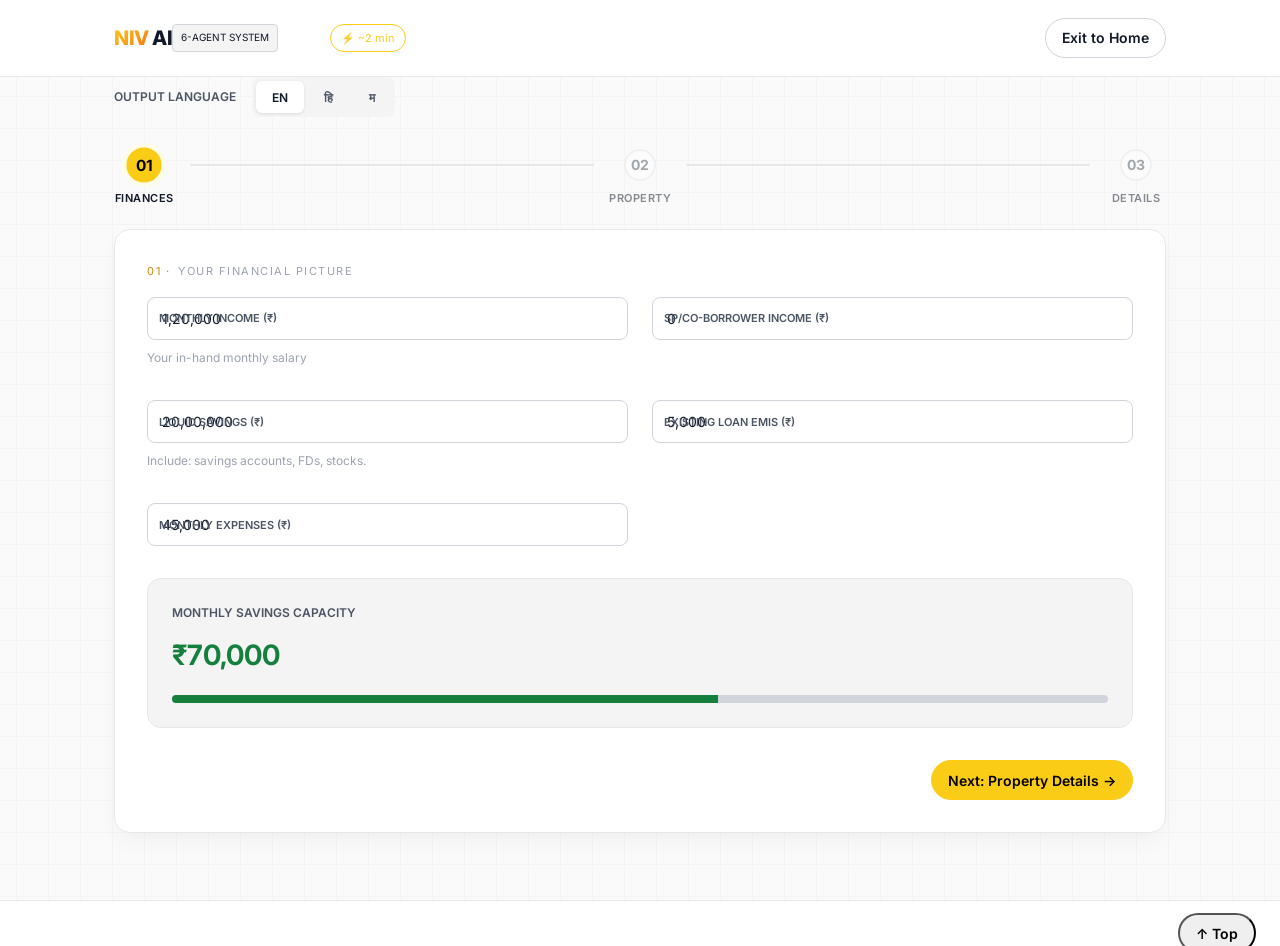
==== frontend/index.html @ e7141f20 "feat: integrate bias detection layer for LLM verdict auditing and implement Gemini search grounding " ====
<!DOCTYPE html>
<html lang="en">

<head>
    <meta charset="UTF-8">
    <meta name="viewport" content="width=device-width, initial-scale=1.0">
    <title>NIV AI — Home Buying Decision Engine</title>
    <link rel="stylesheet" href="style.css">
    <style>
        :root {
            --anim-fast: 150ms;
            --anim-base: 250ms;
            --anim-slow: 400ms;
            --anim-spring: cubic-bezier(0.34, 1.56, 0.64, 1);
            --anim-ease: cubic-bezier(0.16, 1, 0.3, 1);
            --radius-sm: 6px;
            --radius-md: 10px;
            --radius-lg: 14px;
            --shadow-accent: 0 0 24px rgba(124, 106, 247, 0.15);
            --pulse-safe: rgba(34, 197, 94, 0.12);
            --pulse-warn: rgba(245, 158, 11, 0.12);
            --pulse-crit: rgba(239, 68, 68, 0.12);
        }

        /* TTc badge */
        .ttc-badge {
            font-family: var(--font-mono);
            font-size: 11px;
            padding: 4px 10px;
            border: 1px solid var(--accent);
            border-radius: 20px;
            color: var(--accent);
            white-space: nowrap;
        }
        body.report-visible .ttc-badge { display: none; }

        /* Wizard connector filled state */
        .w-connector.filled .w-fill,
        .wizard-connector.filled .w-fill {
            background: var(--accent);
            transition: width var(--anim-slow) var(--anim-ease);
        }

        /* Floating label field group */
        .field-group {
            position: relative;
        }
        .field-group input[type="number"] {
            padding-top: 22px;
            padding-bottom: 6px;
        }
        .field-group .field-label {
            position: absolute;
            left: 12px;
            top: 50%;
            transform: translateY(-50%);
            font-size: 11px;
            color: var(--text-dim);
            pointer-events: none;
            transition:
                top var(--anim-base) var(--anim-ease),
                transform var(--anim-base) var(--anim-ease),
                font-size var(--anim-base) var(--anim-ease),
                letter-spacing var(--anim-base) var(--anim-ease);
        }
        .field-group input[type="number"]:focus ~ .field-label,
        .field-group input[type="number"]:not(:placeholder-shown) ~ .field-label {
            top: 8px;
            transform: translateY(0);
            font-size: 9px;
            letter-spacing: 0.06em;
        }

        /* Keyframe animations */
        @keyframes card-enter {
            from { transform: scale(0.92) translateY(8px); opacity: 0; }
            to   { transform: scale(1)    translateY(0px); opacity: 1; }
        }
        @keyframes indeterminate {
            from { transform: translateX(-100%); }
            to   { transform: translateX(400%); }
        }
        @keyframes risk-burst {
            0%,100% { transform: scale(1);    box-shadow: none; }
            50%      { transform: scale(1.1); box-shadow: 0 0 16px rgba(239,68,68,0.5); }
        }
        @keyframes pulse-safe {
            0%,100% { box-shadow: 0 0 0 0   var(--pulse-safe); }
            50%      { box-shadow: 0 0 0 12px transparent; }
        }
        @keyframes pulse-warn {
            0%,100% { box-shadow: 0 0 0 0   var(--pulse-warn); }
            50%      { box-shadow: 0 0 0 12px transparent; }
        }
        @keyframes pulse-crit {
            0%,100% { box-shadow: 0 0 0 0   var(--pulse-crit); }
            50%      { box-shadow: 0 0 0 12px transparent; }
        }
        @keyframes delta-pop {
            0%   { transform: scale(0.5); opacity: 0; }
            70%  { transform: scale(1.15); }
            100% { transform: scale(1);   opacity: 1; }
        }
        @keyframes border-march {
            to { stroke-dashoffset: 0; }
        }

        /* Step card enter animation */
        .step-card.active {
            animation: card-enter var(--anim-base) var(--anim-ease) both;
        }

        /* Loading progress bar */
        .loading-progress-bar {
            width: 100%;
            height: 3px;
            background: var(--border);
            border-radius: 2px;
            overflow: hidden;
            margin-bottom: 32px;
        }
        .loading-progress-fill {
            height: 100%;
            background: var(--accent);
            width: 30%;
            animation: indeterminate 1.6s ease infinite;
        }

        /* Sticky summary bar */
        .sticky-summary {
            position: fixed;
            bottom: 0;
            left: 0;
            right: 0;
            background: var(--surface);
            border-top: 1px solid var(--border);
            padding: 12px 24px;
            display: flex;
            gap: 24px;
            align-items: center;
            font-family: var(--font-mono);
            font-size: 12px;
            transform: translateY(100%);
            transition: transform var(--anim-base) var(--anim-ease);
            z-index: 100;
        }
        .sticky-summary.visible {
            transform: translateY(0);
        }
        .sticky-summary button {
            margin-left: auto;
        }

        /* Timeline / scenario grid */
        .ts-track {
            display: flex;
            gap: 8px;
            overflow-x: auto;
            padding-bottom: 8px;
        }
        .timeline-scenarios {
            display: grid;
            grid-template-columns: repeat(auto-fit, minmax(200px, 1fr));
            gap: 12px;
        }

        /* PONR timeline */
        .ponr-timeline {
            position: relative;
            height: 60px;
        }
        .ponr-segments {
            display: flex;
            height: 8px;
            border-radius: 4px;
            overflow: hidden;
        }

        /* Burn clock SVG */
        .burn-clock svg {
            display: block;
            margin: 0 auto;
        }

        /* Market rates banner */
        .rates-banner {
            display: flex;
            align-items: center;
            gap: 8px;
            margin-top: 16px;
            padding: 10px 14px;
            background: var(--surface-2);
            border: 1px solid var(--border);
            border-radius: var(--radius-sm);
            font-family: var(--font-mono);
            font-size: 11px;
            color: var(--text-dim);
        }
        .rates-dot {
            width: 7px;
            height: 7px;
            border-radius: 50%;
            background: var(--green);
            flex-shrink: 0;
            animation: pulse-safe 2s ease infinite;
        }

        /* Tooltip */
        [data-tooltip] { position: relative; cursor: default; }
        [data-tooltip]::after {
            content: attr(data-tooltip);
            position: absolute;
            bottom: calc(100% + 6px);
            left: 50%;
            transform: translateX(-50%);
            background: var(--surface);
            border: 1px solid var(--border);
            padding: 4px 8px;
            border-radius: var(--radius-sm);
            font-family: var(--font-mono);
            font-size: 10px;
            white-space: nowrap;
            pointer-events: none;
            opacity: 0;
            transition: opacity var(--anim-fast);
            z-index: 10;
        }
        [data-tooltip]:hover::after { opacity: 1; }

        /* Friction dots */
        .friction-dots {
            display: flex;
            gap: 8px;
            margin-bottom: 20px;
        }
        .fdot {
            width: 10px;
            height: 10px;
            border-radius: 50%;
            border: 1px solid var(--border);
            background: transparent;
            transition: background var(--anim-base), border-color var(--anim-base);
        }
        .fdot.done {
            background: var(--accent);
            border-color: var(--accent);
        }

        /* Concern meter */
        .concern-meter {
            display: flex;
            gap: 4px;
            height: 4px;
            margin-top: 20px;
        }
        .cm-seg {
            flex: 1;
            background: var(--border);
            border-radius: 2px;
            transition: background var(--anim-base);
        }

        /* EMI arc SVG */
        .arc-track { opacity: 0.3; }
        .arc-fill {
            transition:
                stroke-dashoffset var(--anim-slow) var(--anim-ease),
                stroke var(--anim-base);
        }

        /* S4: Verdict pulse classes */
        .verdict-pulse.safe       { animation: pulse-safe  3s   infinite; }
        .verdict-pulse.risky      { animation: pulse-warn  2s   infinite; }
        .verdict-pulse.reconsider { animation: pulse-crit  1.5s infinite; }
        .confidence-bar  { height:4px; background:var(--border); border-radius:2px; margin-top:12px; overflow:hidden; }
        .confidence-fill { height:100%; background:var(--accent); border-radius:2px; transition:width 1s ease; }

        /* S4: Scorecard stagger */
        #r-scorecard .scorecard-item:nth-child(1) { animation-delay:   0ms; }
        #r-scorecard .scorecard-item:nth-child(2) { animation-delay:  60ms; }
        #r-scorecard .scorecard-item:nth-child(3) { animation-delay: 120ms; }
        #r-scorecard .scorecard-item:nth-child(4) { animation-delay: 180ms; }
        #r-scorecard .scorecard-item:nth-child(5) { animation-delay: 240ms; }
        #r-scorecard .scorecard-item:nth-child(6) { animation-delay: 300ms; }

        /* S4: Burn clock text */
        .burn-num { font-family:var(--font-mono,monospace); font-size:13px; fill:var(--text,#e2e8f0); font-weight:700; }

        /* S4: Stress burst */
        .stress-burst-target { transition:transform .15s ease, box-shadow .15s ease; }
        .stress-burst-target.burst { transform:scale(1.02); box-shadow:0 0 0 2px var(--accent); }

        /* S4: Path-to-safe green accent */
        #r-path-to-safe { border-left:3px solid var(--green,#22c55e); padding-left:16px; }

        /* S4: Reasoning split */
        .reasoning { color:var(--text); font-size:14px; line-height:1.7; }

        /* S4: Timeline labels */
        .ts-label   { font-family:var(--font-mono,monospace); font-size:10px; text-transform:uppercase; letter-spacing:1px; color:var(--text-muted); margin-bottom:12px; }
        .ts-metrics { font-family:var(--font-mono,monospace); font-size:12px; display:flex; flex-direction:column; gap:4px; }

        /* Verdict entrance animation */
        .v-word {
          display: inline-block;
          transform-origin: center;
        }

        /* Confidence bar */
        .confidence-track {
          height: 3px; background: rgba(255,255,255,0.1);
          border-radius: 2px; overflow: hidden;
          margin-top: 10px; max-width: 200px;
        }
        .confidence-fill { height: 100%; border-radius: 2px; transition: none; }

        /* Research warning entrance */
        @keyframes warning-enter {
          from { transform: translateX(-16px); opacity: 0; }
          to { transform: translateX(0); opacity: 1; }
        }
        .warning-enter {
          animation: warning-enter 350ms cubic-bezier(0.16,1,0.3,1) both;
        }

        /* Stress card burst */
        @keyframes burst {
          0% { transform: scale(1); }
          25% { transform: scale(1.025); box-shadow: 0 0 0 4px rgba(239,68,68,0.2); }
          60% { transform: scale(0.99); box-shadow: 0 0 0 8px rgba(239,68,68,0.05); }
          100% { transform: scale(1); box-shadow: none; }
        }
        .sc2.fail.burst-active { animation: burst 600ms ease-out forwards; }

        /* Photo upload zone */
        .photo-drop-zone {
          border: 2px dashed var(--border-bright); border-radius: 12px;
          padding: 28px; text-align: center; cursor: pointer;
          transition: border-color 0.2s, background 0.15s;
          background: var(--bg);
        }
        .photo-drop-zone:hover {
          border-color: var(--accent); background: rgba(250,204,21,0.04);
        }
        .photo-drop-zone.has-photos {
          border-color: var(--green); border-style: solid;
        }
        .photo-thumb {
          width: 60px; height: 60px; object-fit: cover;
          border-radius: 8px; border: 1px solid var(--border);
        }

        /* fcard helper */
        .fcard {
          background: var(--surface-2);
          border: 1px solid var(--border);
          border-radius: var(--radius-lg);
          padding: 18px 20px;
        }
        .fcard-title {
          font-family: var(--font-body);
          font-weight: 700;
          font-size: 13px;
          margin-bottom: 8px;
          color: var(--text);
        }
    </style>
</head>

<body>

    <nav class="landing-nav" style="background:var(--surface); border-bottom:1px solid var(--border);">
        <div class="nav-inner container">
            <a href="/" class="nav-logo"><span class="nav-logo-niv">NIV</span> AI</a>
            <div class="nav-links">
                <span class="hdr-tag" style="margin-right:12px">6-AGENT SYSTEM</span>
                <div class="ttc-badge" id="ttc-badge">⚡ ~2 min</div>
            </div>
            <a href="/" class="btn-ghost" style="margin-left:auto">Exit to Home</a>
        </div>
    </nav>

    <div class="container" id="form-section">
        <div id="err" role="alert"
            style="display:none; color:var(--red); padding:16px; border-left:3px solid var(--red); background:var(--surface-2); margin-bottom:24px;">
        </div>

        <div class="lang-toggle">
            <span class="lang-label">OUTPUT LANGUAGE</span>
            <div class="lang-options">
                <button class="lang-btn active" onclick="setLang('english',this)">EN</button>
                <button class="lang-btn" onclick="setLang('hindi',this)">हि</button>
                <button class="lang-btn" onclick="setLang('marathi',this)">म</button>
            </div>
        </div>

        <div class="wizard-bar">
            <div class="wizard-steps">
                <div class="w-step active" data-step-nav="1">
                    <span class="w-num">01</span>
                    <span class="w-label">FINANCES</span>
                </div>
                <div class="w-connector">
                    <div class="w-fill" id="w-fill-1"></div>
                </div>
                <div class="w-step" data-step-nav="2">
                    <span class="w-num">02</span>
                    <span class="w-label">PROPERTY</span>
                </div>
                <div class="w-connector">
                    <div class="w-fill" id="w-fill-2"></div>
                </div>
                <div class="w-step" data-step-nav="3">
                    <span class="w-num">03</span>
                    <span class="w-label">DETAILS</span>
                </div>
            </div>
        </div>

        <!-- Step 1 -->
        <div class="step-card active" data-step="1">
            <div class="step-heading">
                <div class="section-label"><span>01 ·</span> YOUR FINANCIAL PICTURE</div>
            </div>

            <div class="field-grid">
                <div class="field">
                    <div class="field-group">
                        <input type="text" id="monthly_income" value="1,20,000" placeholder=" "
                            oninput="updateFinancialHealth(); preview(this,'inc-p')">
                        <label class="field-label" for="monthly_income">MONTHLY INCOME (₹)</label>
                    </div>
                    <div class="field-hint">Your in-hand monthly salary</div>
                    <div id="inc-p" class="field-hint" style="color:var(--text-dim)"></div>
                </div>
                <div class="field">
                    <div class="field-group">
                        <input type="text" id="spouse_income" value="0" placeholder=" "
                            oninput="updateFinancialHealth(); preview(this,'sp-p')">
                        <label class="field-label" for="spouse_income">SP/CO-BORROWER INCOME (₹)</label>
                    </div>
                    <div id="sp-p" class="field-hint" style="color:var(--text-dim)"></div>
                </div>
                <div class="field">
                    <div class="field-group">
                        <input type="text" id="liquid_savings" value="20,00,000" placeholder=" "
                            oninput="preview(this,'sav-p')">
                        <label class="field-label" for="liquid_savings">LIQUID SAVINGS (₹)</label>
                    </div>
                    <div class="field-hint">Include: savings accounts, FDs, stocks.</div>
                    <div id="sav-p" class="field-hint" style="color:var(--text-dim)"></div>
                </div>
                <div class="field">
                    <div class="field-group">
                        <input type="text" id="existing_emis" value="5,000" placeholder=" "
                            oninput="updateFinancialHealth()">
                        <label class="field-label" for="existing_emis">EXISTING LOAN EMIS (₹)</label>
                    </div>
                </div>
                <div class="field">
                    <div class="field-group">
                        <input type="text" id="monthly_expenses" value="45,000" placeholder=" "
                            oninput="updateFinancialHealth()">
                        <label class="field-label" for="monthly_expenses">MONTHLY EXPENSES (₹)</label>
                    </div>
                </div>
            </div>

            <div class="health-bar" id="financial-health-indicator">
                <div class="health-label">MONTHLY SAVINGS CAPACITY</div>
                <div class="health-value" id="financial-health">₹—</div>
                <div class="health-track">
                    <div class="health-fill" id="health-fill-bar"></div>
                </div>
            </div>

            <div style="display:flex; justify-content:flex-end;">
                <button class="btn-primary" onclick="goStep(2)">Next: Property Details &rarr;</button>
            </div>
        </div>

        <!-- Step 2 -->
        <div class="step-card" data-step="2">
            <div class="step-heading">
                <div class="section-label"><span>02 ·</span> THE PROPERTY</div>
            </div>

            <div class="field-grid">
                <div class="field">
                    <div class="field-group">
                        <input type="text" id="property_price" value="85,00,000" placeholder=" "
                            oninput="updateEMIPreview(); preview(this,'pp-p')">
                        <label class="field-label" for="property_price">PROPERTY PRICE (₹)</label>
                    </div>
                    <div id="pp-p" class="field-hint" style="color:var(--text-dim)"></div>
                </div>
                <div class="field">
                    <label class="field-label" for="location_area">LOCATION / AREA</label>
                    <input type="text" id="location_area" value="Andheri West" placeholder="Andheri West">
                </div>
                <div class="field">
                    <div class="field-group">
                        <input type="text" id="down_payment_available" value="17,00,000" placeholder=" "
                            oninput="updateEMIPreview(); preview(this,'dp-p')">
                        <label class="field-label" for="down_payment_available">DOWN PAYMENT AVAILABLE (₹)</label>
                    </div>
                    <div id="dp-p" class="field-hint" style="color:var(--text-dim)"></div>
                </div>
                <div class="field">
                    <div class="field-group">
                        <input type="number" id="loan_tenure_years" value="20" min="1" max="30" placeholder=" "
                            oninput="updateEMIPreview()">
                        <label class="field-label" for="loan_tenure_years">LOAN TENURE (YEARS)</label>
                    </div>
                </div>
                <div class="field">
                    <div class="field-group">
                        <input type="number" id="expected_interest_rate" value="8.5" step="0.1" placeholder=" "
                            oninput="updateEMIPreview()">
                        <label class="field-label" for="expected_interest_rate">EXPECTED INTEREST RATE (%)</label>
                    </div>
                </div>
            </div>

            <div class="emi-preview" id="emi-preview-card">
                <div class="section-label"><span>ESTIMATED MONTHLY IMPACT</span></div>
                <div class="metric-grid" style="grid-template-columns: repeat(2,1fr) repeat(2,1fr)">
                    <div class="metric-cell">
                        <div class="metric-label">LOAN AMOUNT</div>
                        <div class="metric-number" id="ep-loan">₹—</div>
                    </div>
                    <div class="metric-cell">
                        <div class="metric-label">ESTIMATED EMI</div>
                        <div class="metric-number" id="ep-emi">₹—</div>
                    </div>
                    <div class="metric-cell">
                        <div class="metric-label">EMI / INCOME</div>
                        <div class="metric-number" id="ep-ratio">—%</div>
                    </div>
                    <div class="metric-cell">
                        <div class="metric-label">MONTHLY SURPLUS</div>
                        <div class="metric-number" id="ep-surplus">₹—</div>
                    </div>
                </div>
                <div class="emi-zone-label" id="ep-zone"></div>

                <svg id="emi-arc" viewBox="0 0 200 110" style="width:100%;max-width:240px;display:block;margin:16px auto 0">
                    <path class="arc-track" d="M 20,100 A 80,80 0 0,1 180,100"
                          fill="none" stroke="var(--border)" stroke-width="8"
                          stroke-linecap="round"/>
                    <path class="arc-fill" id="arc-fill-path"
                          d="M 20,100 A 80,80 0 0,1 180,100"
                          fill="none" stroke="var(--green)" stroke-width="8"
                          stroke-linecap="round" stroke-dasharray="251" stroke-dashoffset="251"/>
                    <text id="arc-label" x="100" y="90" text-anchor="middle"
                          font-family="var(--font-mono)" font-size="22" fill="var(--text)">—%</text>
                </svg>
            </div>

            <div class="rates-banner" id="market-rates-banner" style="display:none">
                <span class="rates-dot"></span>
                <span id="market-rates-text">Loading rates...</span>
            </div>

            <div style="display:flex; justify-content:space-between; margin-top:32px;">
                <button class="btn-ghost" onclick="goStep(1)">&larr; Back</button>
                <button class="btn-primary" onclick="goStep(3)">Next: Final Details &rarr;</button>
            </div>
        </div>

        <!-- Step 3 -->
        <div class="step-card" data-step="3">
            <div class="step-heading">
                <div class="section-label"><span>03 ·</span> ADDITIONAL DETAILS</div>
            </div>

            <div class="field-grid">
                <div class="field">
                    <label class="field-label" for="employment_type">EMPLOYMENT TYPE</label>
                    <select id="employment_type">
                        <option value="salaried">Salaried</option>
                        <option value="freelance">Freelance / Consulting</option>
                        <option value="business">Business Owner</option>
                    </select>
                </div>
                <div class="field">
                    <div class="field-group">
                        <input type="number" id="years_in_current_job" value="3" step="0.5" placeholder=" ">
                        <label class="field-label" for="years_in_current_job">YEARS IN CURRENT JOB</label>
                    </div>
                </div>
                <div class="field">
                    <div class="field-group">
                        <input type="text" id="current_rent" value="25,000" placeholder=" ">
                        <label class="field-label" for="current_rent">CURRENT MONTHLY RENT (₹)</label>
                    </div>
                </div>
                <div class="field">
                    <label class="field-label" for="configuration">CONFIGURATION</label>
                    <select id="configuration">
                        <option value="1BHK">1 BHK</option>
                        <option value="2BHK" selected>2 BHK</option>
                        <option value="3BHK">3 BHK</option>
                        <option value="4BHK">4 BHK</option>
                    </select>
                </div>
                <div class="field">
                    <div class="field-group">
                        <input type="number" id="carpet_area_sqft" value="650" placeholder=" ">
                        <label class="field-label" for="carpet_area_sqft">CARPET AREA (SQFT)</label>
                    </div>
                </div>
                <div class="field">
                    <label class="field-label" for="is_ready_to_move">READY TO MOVE IN?</label>
                    <select id="is_ready_to_move">
                        <option value="true">Yes</option>
                        <option value="false" selected>No</option>
                    </select>
                </div>
                <div class="field">
                    <label class="field-label" for="is_rera_registered">RERA REGISTERED?</label>
                    <select id="is_rera_registered">
                        <option value="true">Yes</option>
                        <option value="false">No</option>
                        <option value="null">Don't Know</option>
                    </select>
                </div>
                <div class="field">
                    <label class="field-label" for="builder_name">BUILDER NAME</label>
                    <input type="text" id="builder_name" value="Oberoi Realty">
                </div>
                <div class="field">
                    <label class="field-label" for="possession_date">POSSESSION DATE</label>
                    <input type="text" id="possession_date" placeholder="12/2026">
                </div>
            </div>

            <div class="fcard" style="margin-top:14px">
              <div class="fcard-title">📸 AI Visual Inspection (Optional)</div>
              <p style="font-size:12px;color:var(--text-muted);margin-bottom:14px">
                Photograph the property — rooms, exterior, parking, stairwell.
                Gemini's vision AI assesses visible condition and flags defects.
                Max 5 photos. Analysis runs automatically.
              </p>
              <div id="photo-drop-zone" class="photo-drop-zone"
                   onclick="document.getElementById('property-photos').click()">
                <input type="file" id="property-photos" accept="image/*"
                       multiple style="display:none"
                       onchange="handlePropertyPhotos(this)">
                <div class="photo-drop-icon" style="font-size:32px;margin-bottom:8px">📷</div>
                <div style="font-size:14px;font-weight:600;color:var(--text-dim);
                     margin-bottom:4px">Tap to add property photos</div>
                <div style="font-size:11px;color:var(--text-muted)">
                  Up to 5 · JPEG or PNG · Gemini inspects automatically
                </div>
              </div>
              <div id="photo-preview-strip"
                   style="display:none;margin-top:12px;gap:8px;flex-wrap:wrap"></div>
              <div id="photo-inspection-status" style="display:none"></div>
            </div>

            <div class="field-grid" style="margin-top:0;margin-bottom:0">
                <div class="field">
                    <div class="field-group">
                        <input type="number" id="commute_distance_km" value="0" placeholder=" ">
                        <label class="field-label" for="commute_distance_km">COMMUTE DISTANCE (KM)</label>
                    </div>
                </div>
                <div class="field">
                    <label class="field-label" for="buyer_gender">BUYER GENDER</label>
                    <select id="buyer_gender">
                        <option value="male">Male</option>
                        <option value="female">Female</option>
                    </select>
                </div>
                <div class="field">
                    <label class="field-label" for="financial_notes">FINANCIAL NOTES</label>
                    <input type="text" id="financial_notes" placeholder="Optional">
                </div>
                <div class="field">
                    <label class="field-label" for="property_notes">PROPERTY NOTES</label>
                    <input type="text" id="property_notes" placeholder="Optional">
                </div>
            </div>

            <div style="display:flex; justify-content:space-between; margin-top:32px;">
                <button class="btn-ghost" onclick="goStep(2)">&larr; Back</button>
                <button class="btn-primary" onclick="onSubmitClick()">Run Full Analysis &rarr;</button>
            </div>
        </div>

        <div style="text-align:center; padding: 24px 0;">
            <a href="#" onclick="showAllSteps(event)"
                style="font-family:var(--font-mono); font-size:11px; text-transform:uppercase; color:var(--text-faint); text-decoration:none;">Show
                all fields at once</a>
        </div>
    </div>

    <!-- Loading View -->
    <div id="loading-view" class="view" style="display:none">
        <div class="loading-screen">
            <div class="loading-top">
                <div class="section-label"><span>ANALYSING</span> YOUR SITUATION</div>
                <div class="loading-title">6 agents working in parallel</div>
                <div class="load-sub" style="font-family:var(--font-mono);font-size:12px;color:var(--text-muted);margin-top:6px"></div>
            </div>
            <div class="loading-progress-bar">
                <div class="loading-progress-fill"></div>
            </div>
            <div class="agent-list">
                <div class="agent-row">
                    <div class="agent-dot" id="a1-dot"></div>
                    <div class="agent-label">Context Synthesizer</div>
                    <div class="agent-status-text" id="a1">waiting</div>
                </div>
                <div class="agent-row">
                    <div class="agent-dot" id="a2-dot"></div>
                    <div class="agent-label">Financial Analyst</div>
                    <div class="agent-status-text" id="a2">waiting</div>
                </div>
                <div class="agent-row">
                    <div class="agent-dot" id="a3-dot"></div>
                    <div class="agent-label">Risk Simulator</div>
                    <div class="agent-status-text" id="a3">waiting</div>
                </div>
                <div class="agent-row">
                    <div class="agent-dot" id="a4-dot"></div>
                    <div class="agent-label">Property Analyst</div>
                    <div class="agent-status-text" id="a4">waiting</div>
                </div>
                <div class="agent-row">
                    <div class="agent-dot" id="a5-dot"></div>
                    <div class="agent-label">Assumption Challenger</div>
                    <div class="agent-status-text" id="a5">waiting</div>
                </div>
                <div class="agent-row">
                    <div class="agent-dot" id="a6-dot"></div>
                    <div class="agent-label">Decision Composer</div>
                    <div class="agent-status-text" id="a6">waiting</div>
                </div>
            </div>
        </div>
    </div>

    <!-- Friction Gate (Behavioral checks) -->
    <div id="friction-gate" style="display:none" class="gate-overlay">
        <div class="gate-inner">
            <div class="friction-dots" id="friction-dots">
                <span class="fdot" id="fd-1"></span>
                <span class="fdot" id="fd-2"></span>
                <span class="fdot" id="fd-3"></span>
                <span class="fdot" id="fd-4"></span>
                <span class="fdot" id="fd-5"></span>
            </div>
            <div class="gate-header">
                <div class="section-label"><span>PRE-ANALYSIS ·</span> 5 REALITY CHECKS</div>
                <div class="gate-title">Before we analyze — answer honestly.</div>
                <div class="gate-subtitle">These help us identify cognitive blind spots. Takes 60 seconds.</div>
            </div>
            <div class="gate-questions" id="friction-questions">
                <div class="friction-question active" id="fq1">
                    <div style="font-family:var(--font-body); font-size:16px; margin-bottom:16px;">Are you analyzing
                        this property because you genuinely haven't decided yet — or because you've already emotionally
                        committed and want confirmation?</div>
                    <div style="display:flex; flex-direction:column; gap:8px;">
                        <div class="friction-option btn-ghost" onclick="selectFriction('fq1', 'A', this)"
                            style="justify-content:flex-start; min-height:auto; padding:12px 16px;">I'm actually
                            undecided</div>
                        <div class="friction-option btn-ghost" onclick="selectFriction('fq1', 'B', this)"
                            style="justify-content:flex-start; min-height:auto; padding:12px 16px;">I like it but
                            haven't decided</div>
                        <div class="friction-option btn-ghost" onclick="selectFriction('fq1', 'C', this)"
                            style="justify-content:flex-start; min-height:auto; padding:12px 16px;">I want to validate
                            my choice</div>
                    </div>
                </div>

                <div class="friction-question" id="fq2" style="margin-top:20px;">
                    <div style="font-family:var(--font-body); font-size:16px; margin-bottom:16px;">How long do you plan to stay in this property? Real estate is illiquid and expensive to exit.</div>
                    <div style="display:flex; flex-direction:column; gap:8px;">
                        <div class="friction-option btn-ghost" onclick="selectFriction('fq2', 'A', this)"
                            style="justify-content:flex-start; min-height:auto; padding:12px 16px;">More than 10 years</div>
                        <div class="friction-option btn-ghost" onclick="selectFriction('fq2', 'B', this)"
                            style="justify-content:flex-start; min-height:auto; padding:12px 16px;">5 to 10 years</div>
                        <div class="friction-option btn-ghost" onclick="selectFriction('fq2', 'C', this)"
                            style="justify-content:flex-start; min-height:auto; padding:12px 16px;">Less than 5 years (Risky)</div>
                    </div>
                </div>

                <div class="friction-question" id="fq3" style="display:none; margin-top:20px;">
                    <div style="font-family:var(--font-body); font-size:16px; margin-bottom:16px;">This is an under-construction property. Are you prepared for a 12-24 month delay?</div>
                    <div style="display:flex; flex-direction:column; gap:8px;">
                        <div class="friction-option btn-ghost" onclick="selectFriction('fq3', 'A', this)"
                            style="justify-content:flex-start; min-height:auto; padding:12px 16px;">Yes, I have rent/stay backup</div>
                        <div class="friction-option btn-ghost" onclick="selectFriction('fq3', 'B', this)"
                            style="justify-content:flex-start; min-height:auto; padding:12px 16px;">I can manage 6 months</div>
                        <div class="friction-option btn-ghost" onclick="selectFriction('fq3', 'C', this)"
                            style="justify-content:flex-start; min-height:auto; padding:12px 16px;">No, I need it on time</div>
                    </div>
                </div>

                <div class="friction-question" id="fq4" style="margin-top:20px;">
                    <div style="font-family:var(--font-body); font-size:16px; margin-bottom:16px;">If your income stopped for 6 months, how would you pay this EMI?</div>
                    <div style="display:flex; flex-direction:column; gap:8px;">
                        <div class="friction-option btn-ghost" onclick="selectFriction('fq4', 'A', this)"
                            style="justify-content:flex-start; min-height:auto; padding:12px 16px;">Emergency fund exists</div>
                        <div class="friction-option btn-ghost" onclick="selectFriction('fq4', 'B', this)"
                            style="justify-content:flex-start; min-height:auto; padding:12px 16px;">Partial savings / Family</div>
                        <div class="friction-option btn-ghost" onclick="selectFriction('fq4', 'C', this)"
                            style="justify-content:flex-start; min-height:auto; padding:12px 16px;">No backup plan</div>
                    </div>
                </div>

                <div class="friction-question" id="fq5" style="display:none; margin-top:20px;">
                    <div style="font-family:var(--font-body); font-size:16px; margin-bottom:16px;">Have you checked this builder's track record for quality and delivery?</div>
                    <div style="display:flex; flex-direction:column; gap:8px;">
                        <div class="friction-option btn-ghost" onclick="selectFriction('fq5', 'A', this)"
                            style="justify-content:flex-start; min-height:auto; padding:12px 16px;">Thoroughly checked</div>
                        <div class="friction-option btn-ghost" onclick="selectFriction('fq5', 'B', this)"
                            style="justify-content:flex-start; min-height:auto; padding:12px 16px;">Some research done</div>
                        <div class="friction-option btn-ghost" onclick="selectFriction('fq5', 'C', this)"
                            style="justify-content:flex-start; min-height:auto; padding:12px 16px;">Just going by brand</div>
                    </div>
                </div>
            </div>
            <div class="concern-meter" id="concern-meter">
                <span class="cm-seg" id="cm-1"></span>
                <span class="cm-seg" id="cm-2"></span>
                <span class="cm-seg" id="cm-3"></span>
                <span class="cm-seg" id="cm-4"></span>
                <span class="cm-seg" id="cm-5"></span>
            </div>
            <div class="gate-actions">
                <button class="btn-primary" onclick="proceedFromFriction()" id="friction-proceed" disabled style="width:100%">
                    Proceed to Analysis &rarr;
                </button>
            </div>
        </div>
    </div>

    <!-- Report View -->
    <div id="report-view" class="container view" style="display:none; padding-top:40px;">

        <div id="r-verdict" class="report-section verdict-pulse">
            <div class="confidence-bar"><div class="confidence-fill" id="conf-fill" style="width:0%"></div></div>
        </div>
        <div id="r-bias-detection"></div>
        <div id="r-research-warnings" class="report-section" style="display:none;"></div>

        <div id="share-bar" class="report-section" style="display:none">
            <div style="display:flex; gap:16px; align-items:center;">
                <input type="text" id="share-url-input" readonly class="field input"
                    style="max-width:300px; padding:10px;">
                <button class="btn-ghost" onclick="copyShareUrl()" id="copy-btn">Copy Link</button>
                <button class="btn-ghost" onclick="shareWhatsApp()" id="wa-btn">Share on WhatsApp</button>
            </div>
        </div>

        <div class="report-section">
            <div class="section-label"><span>01 ·</span> CASH FLOW PREVIEW</div>
            <div style="display:flex;gap:16px;flex-wrap:wrap" id="r-cashflow-wrap">
                <div id="river-flow-svg" style="flex:0 0 60%;min-width:240px"></div>
                <div id="r-surplus-box" style="flex:1"></div>
            </div>
        </div>

        <div class="report-section">
            <div class="section-label"><span>02 ·</span> SCORECARD</div>
            <div id="r-scorecard">
                <div class="scorecard-item" data-tooltip="Monthly EMI as % of combined income">
                    <div id="debt-gravity-svg"></div>
                </div>
                <div class="scorecard-item" data-tooltip="Emergency runway remaining post-purchase (months)">
                    <div id="shield-svg"></div>
                    <svg class="burn-clock" id="burn-clock-svg" viewBox="0 0 80 80">
                        <circle class="burn-track" cx="40" cy="40" r="32" fill="none"
                                stroke="var(--border)" stroke-width="5"/>
                        <circle class="burn-fill" id="burn-fill" cx="40" cy="40" r="32"
                                fill="none" stroke-width="5" stroke-linecap="round"
                                stroke-dasharray="201" stroke-dashoffset="201"
                                transform="rotate(-90 40 40)"/>
                        <text class="burn-num" id="burn-num" x="40" y="44"
                              text-anchor="middle">0</text>
                    </svg>
                </div>
                <div class="scorecard-item" data-tooltip="Resilience score under adverse scenarios"></div>
            </div>
        </div>

        <div class="report-section sensitivity-section" id="sensitivity-section">
            <div class="section-label"><span>03 ·</span> WHAT-IF SLIDERS</div>
            <div class="rcard">
                <div class="slider-track">
                    <div
                        style="display:flex; justify-content:space-between; font-family:var(--font-mono); font-size:11px; margin-bottom:8px;">
                        <span>Down Payment</span>
                        <span id="wi-dp-val">—</span>
                    </div>
                    <input type="range" id="wi-dp" min="0" max="10000000" step="50000">
                </div>
                <div class="slider-track">
                    <div
                        style="display:flex; justify-content:space-between; font-family:var(--font-mono); font-size:11px; margin-bottom:8px;">
                        <span>Property Price</span>
                        <span id="wi-price-val">—</span>
                    </div>
                    <input type="range" id="wi-price" min="0" max="10000000" step="50000">
                </div>
                <div class="slider-track">
                    <div
                        style="display:flex; justify-content:space-between; font-family:var(--font-mono); font-size:11px; margin-bottom:8px;">
                        <span>Loan Tenure</span>
                        <span id="wi-tenure-val">—</span>
                    </div>
                    <input type="range" id="wi-tenure" min="5" max="30" step="1">
                </div>
                <div class="metric-grid" style="grid-template-columns: repeat(4, 1fr); margin-top:24px;">
                    <div class="metric-cell">
                        <div class="metric-label">Monthly EMI</div>
                        <div class="metric-number" id="wm-emi" style="font-size:16px">—</div>
                    </div>
                    <div class="metric-cell">
                        <div class="metric-label">EMI / Income</div>
                        <div class="metric-number" id="wm-ratio" style="font-size:16px">—</div>
                    </div>
                    <div class="metric-cell">
                        <div class="metric-label">Surplus</div>
                        <div class="metric-number" id="wm-surplus" style="font-size:16px">—</div>
                    </div>
                    <div class="metric-cell">
                        <div class="metric-label">Runway</div>
                        <div class="metric-number" id="wm-runway" style="font-size:16px">—</div>
                    </div>
                </div>
            </div>
        </div>

        <div class="rcard" id="r-timeline" style="margin-bottom:14px;display:none">
            <div class="rcard-title">⏱ Buy Now vs Wait — The Timeline</div>
            <div class="timeline-scenarios">
                <div class="ts-track" id="ts-now">
                    <div class="ts-label">BUY NOW</div>
                    <div class="ts-metrics" id="ts-now-metrics"></div>
                </div>
                <div class="ts-track" id="ts-6mo">
                    <div class="ts-label">WAIT 6 MONTHS</div>
                    <div class="ts-metrics" id="ts-6mo-metrics"></div>
                </div>
                <div class="ts-track" id="ts-1yr">
                    <div class="ts-label">WAIT 1 YEAR</div>
                    <div class="ts-metrics" id="ts-1yr-metrics"></div>
                </div>
            </div>
            <div style="font-size:11px;color:var(--text-muted);margin-top:12px;text-align:center">5% property appreciation · 8% income growth assumed</div>
        </div>

        <div class="report-section">
            <div class="section-label"><span>04 ·</span> STRESS TEST SCENARIOS</div>
            <div class="rcard">
                <div id="r-stress">
                    <div class="stress-burst-target" data-scenario="job_loss">
                        <div class="ponr-timeline" id="ponr-container"></div>
                    </div>
                    <div class="stress-burst-target" data-scenario="rate_hike"></div>
                    <div class="stress-burst-target" data-scenario="medical_emergency"></div>
                </div>
            </div>
        </div>

        <div class="report-section">
            <div class="section-label"><span>05 ·</span> PROPERTY ASSESSMENT</div>
            <div class="rcard">
                <div id="r-property"></div>
            </div>
        </div>

        <div class="report-section">
            <div class="section-label"><span>06 ·</span> RENT VS BUY</div>
            <div class="rcard">
                <div id="r-rvb"></div>
            </div>
        </div>

        <div class="rcard" id="r-mountain" style="margin-bottom:14px">
            <div class="rcard-title">🏔 Net Worth Journey — The Full Picture</div>
            <canvas id="mountain-canvas" height="200"
                    style="width:100%;display:block;border-radius:8px"></canvas>
            <div id="mountain-legend" style="display:flex;gap:20px;margin-top:12px;font-size:11px;font-family:var(--font-mono)"></div>
        </div>

        <div class="report-section">
            <div class="section-label"><span>07 ·</span> TRUE COST OF OWNERSHIP</div>
            <div class="rcard">
                <div id="r-tco"></div>
            </div>
        </div>

        <div class="report-section">
            <div class="section-label"><span>08 ·</span> DOCUMENT VERIFICATION SUITE</div>
            <div class="rcard" id="r-documents">
                <div style="display:grid; grid-template-columns:1fr 1fr; gap:24px;">
                    <div class="doc-upload-zone" onclick="document.getElementById('ec-file').click()">
                        <input type="file" id="ec-file" accept=".pdf" style="display:none">
                        <div style="font-family:var(--font-mono); font-size:12px; margin-bottom:8px;">UPLOAD EC PDF
                        </div>
                        <div style="font-size:11px; color:var(--text-dim)">Checks mortgages & title chain</div>
                    </div>
                    <div class="doc-upload-zone" onclick="document.getElementById('loan-file').click()">
                        <input type="file" id="loan-file" accept=".pdf,image/*" style="display:none">
                        <div style="font-family:var(--font-mono); font-size:12px; margin-bottom:8px;">UPLOAD BANK LETTER
                        </div>
                        <div style="font-size:11px; color:var(--text-dim)">Extracts rate & hidden charges</div>
                    </div>
                </div>
                <div style="display:flex; gap:16px; margin-top:24px;">
                    <button class="btn-ghost" onclick="downloadCounterOffer()">Counter-Offer Letter</button>
                    <button class="btn-ghost" onclick="openBankEmailModal()">Loan Inquiry Email</button>
                </div>
            </div>
        </div>

        <div class="report-section">
            <div class="section-label"><span>09 ·</span> ASSUMPTIONS CHALLENGED</div>
            <div id="r-challenges"></div>
        </div>

        <div class="report-section" style="display:flex; gap:24px; flex-wrap:wrap;">
            <div style="flex:1; min-width:300px;">
                <div class="section-label"><span>10 ·</span> WHY THIS VERDICT</div>
                <div id="r-reasons"></div>
            </div>
            <div style="flex:1; min-width:300px;">
                <div class="section-label"><span>11 ·</span> ACTIONS</div>
                <div id="r-actions"></div>
            </div>
        </div>

        <div class="report-section">
            <div class="section-label"><span>12 ·</span> PATH TO SAFE</div>
            <div id="r-path-to-safe"></div>
        </div>

        <div class="report-section">
            <div class="section-label"><span>13 ·</span> FULL REASONING</div>
            <div style="display:flex;gap:20px;flex-wrap:wrap">
                <div style="flex:0 0 38%;min-width:200px">
                    <div style="font-size:10px;font-family:var(--font-mono);
                         text-transform:uppercase;letter-spacing:1px;
                         color:var(--text-muted);margin-bottom:8px">CASH FLOW RHYTHM</div>
                    <canvas id="heartbeat-canvas" height="80"
                            style="width:100%;border-radius:6px;
                            background:var(--bg)"></canvas>
                </div>
                <div id="r-reasoning" class="reasoning" style="flex:1;min-width:200px"></div>
            </div>
        </div>

        <div class="report-section" style="display:flex; gap:24px; flex-wrap:wrap;">
            <div style="flex:1; min-width:300px;">
                <div class="section-label"><span>14 ·</span> BLIND SPOTS</div>
                <div id="r-blind"></div>
            </div>
            <div style="flex:1; min-width:300px;">
                <div class="section-label"><span>15 ·</span> COGNITIVE BIASES</div>
                <div id="r-emo"></div>
            </div>
        </div>

        <div class="report-section comparison-section" id="compare-section">
            <div class="section-label"><span>16 ·</span> COMPARISON</div>
            <div id="compare-bar" style="margin-bottom:16px">
                <button class="btn-ghost" onclick="startComparison()">+ Compare Property</button>
            </div>
            <div id="compare-form" class="rcard" style="display:none;">
                <div class="field-grid">
                    <div class="field"><label class="field-label" for="c_price">PROPERTY PRICE</label><input
                            type="number" id="c_price"></div>
                    <div class="field"><label class="field-label" for="c_loc">LOCATION</label><input type="text"
                            id="c_loc"></div>
                    <div class="field"><label class="field-label" for="c_sqft">CARPET AREA</label><input type="number"
                            id="c_sqft"></div>
                    <div class="field"><label class="field-label" for="c_dp">DOWN PAYMENT</label><input type="number"
                            id="c_dp"></div>
                    <div class="field"><label class="field-label" for="c_rdy">READY TO MOVE</label>
                        <select id="c_rdy">
                            <option value="true">Yes</option>
                            <option value="false">No</option>
                        </select>
                    </div>
                </div>
                <div style="display:flex; gap:16px;">
                    <button class="btn-primary" onclick="runComparison()">Analyze 2nd Property</button>
                </div>
            </div>
            <div id="compare-results"></div>
        </div>

        <div class="report-section">
            <div class="section-label"><span>17 ·</span> META</div>
            <div id="r-meta"></div>
        </div>

        <div class="report-actions" style="display:flex; gap:16px; margin:64px 0;">
            <button class="btn-primary" onclick="downloadPDF()">Download PDF</button>
            <button class="btn-ghost" onclick="downloadLinkedInCard()">LinkedIn Card</button>
        </div>

    </div>

    <div id="bank-email-modal" class="gate-overlay" style="display:none;">
        <div class="gate-inner rcard">
            <div class="section-label">LOAN INQUIRY</div>
            <select id="target-bank" class="field input" style="margin-bottom:16px;">
                <option value="HDFC">HDFC Bank</option>
                <option value="SBI">SBI Bank</option>
            </select>
            <button class="btn-primary" onclick="generateBankEmail()" style="margin-bottom:16px; width:100%;">Generate
                Draft</button>
            <div id="bank-email-content" style="display:none; margin-bottom:16px;">
                <div id="bank-email-preview"
                    style="background:var(--surface-2); padding:16px; font-family:var(--font-mono); font-size:12px; color:var(--text); white-space:pre-wrap;">
                </div>
                <div style="display:flex; gap:16px; margin-top:16px;">
                    <button class="btn-ghost" id="bank-email-copy-btn" onclick="copyBankEmail()">Copy</button>
                </div>
            </div>
            <button class="btn-text" onclick="closeBankEmail()">Close</button>
        </div>
    </div>

    <div class="sticky-summary" id="sticky-summary">
        <div id="ss-verdict"></div>
        <div id="ss-emi"></div>
        <div id="ss-runway"></div>
        <button onclick="window.scrollTo(0,0)">↑ Top</button>
    </div>

    <script src="app.js"></script>
</body>

</html>
---- frontend/style.css ----
@import url('https://fonts.googleapis.com/css2?family=Inter:ital,wght@0,400;0,500;0,600;0,700;0,800;1,400;1,600&display=swap');

:root {
  /* Opusense Light Theme Properties */
  --bg: #fafafa;
  --surface: #ffffff;
  --surface-2: #f4f4f5;
  --border: #e5e7eb;
  --border-bright: #d1d5db;

  --text: #111827;
  --text-dim: #4b5563;
  --text-muted: #9ca3af;
  --text-faint: #d1d5db;

  --accent: #facc15;        /* Opusense Yellow */
  --accent-light: #fde047;
  --accent-dim: #fefce8;

  --green: #15803d;
  --green-light: #22c55e;
  --green-bg: #f0fdf4;
  --green-border: rgba(21, 128, 61, 0.3);
  --yellow: #ca8a04;
  --yellow-light: #facc15;
  --yellow-bg: #fefce8;
  --yellow-border: rgba(202, 138, 4, 0.3);
  --red: #b91c1c;
  --red-light: #ef4444;
  --red-bg: #fef2f2;
  --red-border: rgba(185, 28, 28, 0.3);

  --font-display: 'Inter', sans-serif;
  --font-body: 'Inter', sans-serif;
  --font-mono: 'Inter', monospace; /* Keep Inter primarily */

  --radius: 8px;
  --radius-lg: 12px;
  --radius-xl: 16px;
}

/* Base Resets */
* { box-sizing: border-box; margin: 0; padding: 0; }
body {
  background-color: var(--bg);
  background-image: linear-gradient(var(--surface-2) 1px, transparent 1px),
                    linear-gradient(90deg, var(--surface-2) 1px, transparent 1px);
  background-size: 32px 32px;
  background-position: center top;
  color: var(--text);
  font-family: var(--font-body);
  font-size: 14.5px;
  line-height: 1.7;
  -webkit-font-smoothing: antialiased;
}
h1, h2, h3, h4, h5, h6 { font-family: var(--font-display); font-weight: 700; line-height: 1.2; }
.container { max-width: 1100px; margin: 0 auto; padding: 0 24px; }

/* Helpers */
.fw-bold { font-weight: 700; }
em { font-style: italic; font-weight: normal; }

/* Labels */
.section-label {
  font-family: var(--font-mono);
  font-size: 11px;
  letter-spacing: 1.5px;
  text-transform: uppercase;
  color: var(--text-muted);
  margin-bottom: 16px;
  display: flex;
  align-items: center;
  gap: 8px;
}
.section-label span { color: var(--yellow); }

/* Buttons */
button, .btn-primary, .btn-ghost, .btn-text {
  min-height: 40px;
  font-family: var(--font-body);
  font-weight: 600;
  cursor: pointer;
  border-radius: 9999px; /* Pill buttons like Opusense */
  padding: 0 16px;
  transition: all 0.2s ease;
  display: inline-flex;
  align-items: center;
  justify-content: center;
  text-decoration: none;
  font-size: 14px;
}
.btn-primary {
  background: var(--accent);
  color: #000;
  border: 1px solid var(--accent);
}
.btn-primary:hover {
  background: var(--accent-light);
  transform: translateY(-1px);
  box-shadow: 0 4px 12px rgba(250, 204, 21, 0.4);
}
.btn-ghost {
  background: var(--surface);
  color: var(--text);
  border: 1px solid var(--border-bright);
}
.btn-ghost:hover {
  border-color: var(--text);
  background: var(--surface-2);
}
.btn-text { background: transparent; color: var(--text-dim); border: none; padding: 0 16px; }
.btn-text:hover { color: var(--text); }
button:disabled, .btn-primary:disabled { opacity: 0.5; cursor: not-allowed; transform: none; box-shadow: none; }

/* Friction Option Selected State */
.friction-option.selected {
  border-color: var(--accent) !important;
  background: var(--accent-dim) !important;
  box-shadow: 0 0 0 3px var(--accent-dim) !important;
}

/* Form Fields */
.field { display: flex; flex-direction: column; gap: 8px; }
.field-grid { display: grid; grid-template-columns: repeat(2, 1fr); gap: 24px; margin-bottom: 32px; }
@media (max-width: 600px) { .field-grid { grid-template-columns: 1fr; } }
.field-label { font-family: var(--font-body); font-weight: 600; font-size: 12px; color: var(--text); text-transform: none; letter-spacing: 0; }
.field-hint { font-family: var(--font-body); font-size: 12px; color: var(--text-muted); }
.field input, .field select, .field textarea {
  background: var(--surface);
  border: 1px solid var(--border-bright);
  border-radius: var(--radius);
  padding: 12px 14px;
  color: var(--text);
  font-family: var(--font-mono);
  font-size: 14px;
  width: 100%;
  transition: all 0.2s;
  min-height: 40px;
  box-shadow: 0 1px 2px rgba(0,0,0,0.02) inset;
}
.field input:focus, .field select:focus, .field textarea:focus {
  outline: none;
  border-color: var(--yellow);
  box-shadow: 0 0 0 3px var(--accent-dim);
}

/* Cards */
.rcard {
  background: var(--surface);
  border: 1px solid var(--border);
  border-radius: var(--radius-lg);
  padding: 24px;
  position: relative;
  box-shadow: 0 4px 6px -1px rgba(0, 0, 0, 0.05), 0 2px 4px -1px rgba(0, 0, 0, 0.03);
}

/* Header */
.hdr { display: flex; justify-content: space-between; align-items: center; padding: 20px 0; border-bottom: 1px solid var(--border); margin-bottom: 40px; background: var(--surface); }
.hdr-left { display: flex; flex-direction: column; }
.logo { font-family: var(--font-display); font-size: 24px; font-weight: 800; color: var(--text); text-decoration: none; display: flex; align-items: center; gap: 6px; }
.logo em { background: var(--accent); width: 12px; height: 12px; border-radius: 50%; display: inline-block; color: transparent; }
.hdr-sub { font-family: var(--font-body); font-size: 12px; color: var(--text-muted); margin-top: 2px; }
.hdr-tag { font-family: var(--font-mono); font-size: 10px; border: 1px solid var(--border-bright); padding: 4px 8px; border-radius: 4px; background: var(--surface-2); }

/* Language Toggle */
.lang-toggle { display: flex; align-items: center; gap: 16px; margin-bottom: 32px; }
.lang-label { font-family: var(--font-body); font-size: 12px; font-weight: 600; color: var(--text-dim); }
.lang-options { display: flex; gap: 4px; background: var(--surface-2); padding: 4px; border-radius: 8px; }
.lang-btn { min-height: 32px; padding: 0 16px; font-size: 12px; font-weight: 600; font-family: var(--font-body); background: transparent; border: none; color: var(--text-dim); border-radius: 6px; cursor: pointer; transition: all 0.2s; }
.lang-btn.active { background: var(--surface); color: var(--text); box-shadow: 0 1px 3px rgba(0,0,0,0.1); }

/* Progressive Step Wizard */
.wizard-bar { margin-bottom: 48px; }
.wizard-steps { display: flex; align-items: center; justify-content: space-between; margin-bottom: 32px; position: relative; }
.w-connector { flex: 1; height: 2px; background: var(--border); margin: 0 16px; position: relative; }
.w-fill { height: 100%; background: #10b981; width: 0%; transition: width 0.4s ease; }
.w-step { display: flex; flex-direction: column; align-items: center; gap: 8px; opacity: 0.5; transition: all 0.3s ease; position: relative; width: 60px; }
.w-step.active, .w-step.completed { opacity: 1; }
.w-num { width: 32px; height: 32px; border-radius: 50%; background: var(--surface); border: 2px solid var(--border); display: flex; align-items: center; justify-content: center; font-family: var(--font-mono); font-size: 14px; font-weight: 700; color: var(--text-dim); transition: all 0.3s cubic-bezier(0.4, 0, 0.2, 1); z-index: 2; }
.w-step.active .w-num { border-color: var(--accent); background: var(--accent); color: #000; transform: scale(1.1); box-shadow: 0 0 0 4px var(--accent-dim); }
.w-step.completed .w-num { border-color: #10b981; background: #10b981; color: white; }
.w-label { font-family: var(--font-body); font-weight: 600; font-size: 11px; text-transform: uppercase; letter-spacing: 0.5px; position: absolute; top: 40px; white-space: nowrap; }

.step-card { display: none; opacity: 0; background: var(--surface); padding: 32px; border-radius: var(--radius-xl); border: 1px solid var(--border); box-shadow: 0 10px 25px -5px rgba(0,0,0,0.05); margin-bottom: 40px; }
.step-card.active { display: block; animation: slideUp 0.4s cubic-bezier(0.16, 1, 0.3, 1) forwards; }

.field input, .field select { transition: all 0.2s cubic-bezier(0.16, 1, 0.3, 1); }
.field input:focus, .field select:focus { border-color: #10b981; box-shadow: 0 0 0 3px rgba(16, 185, 129, 0.15); transform: translateY(-1px); }
.btn-primary, .btn-ghost { transition: transform 0.2s cubic-bezier(0.16, 1, 0.3, 1), background 0.2s, box-shadow 0.2s; }
.btn-primary:hover:not(:disabled) { transform: translateY(-2px); box-shadow: 0 4px 12px rgba(250, 204, 21, 0.3); }

@keyframes slideUp { 0% { opacity: 0; transform: translateY(15px); } 100% { opacity: 1; transform: translateY(0); } }

/* Tool Health Bar */
.health-bar { margin: 32px 0; padding: 24px; background: var(--surface-2); border-radius: var(--radius-lg); border: 1px solid var(--border); }
.health-label { font-family: var(--font-body); font-weight: 600; font-size: 12px; color: var(--text-dim); margin-bottom: 8px; }
.health-value { font-family: var(--font-mono); font-size: 28px; font-weight: 700; margin-bottom: 16px; }
.health-track { height: 8px; background: var(--border-bright); border-radius: 4px; overflow: hidden; }
.health-fill { height: 100%; background: var(--green-light); transition: width 0.3s; }

/* Verdict Display */
.verdict-display { padding: 40px 0; border-bottom: 1px dashed var(--border-bright); margin-bottom: 40px; }
.verdict-word { font-family: var(--font-display); font-size: clamp(36px, 5vw, 56px); font-weight: 800; line-height: 1.1; margin-bottom: 24px; letter-spacing: -1px; }
.verdict-word.SAFE { color: var(--green); }
.verdict-word.RISKY { color: var(--yellow); }
.verdict-word.RECONSIDER { color: var(--red); }
.verdict-meta { display: flex; align-items: center; gap: 16px; flex-wrap: wrap; }

/* Scorecard / Metric Grid */
.metric-grid { display: grid; grid-template-columns: repeat(3, 1fr); gap: 16px; margin: 32px 0; }
@media (max-width: 768px) { .metric-grid { grid-template-columns: 1fr; } }
.metric-cell { background: var(--surface); padding: 24px; border: 1px solid var(--border); border-radius: var(--radius-lg); box-shadow: 0 2px 4px rgba(0,0,0,0.02); }
.metric-number { font-family: var(--font-display); font-size: 28px; font-weight: 800; line-height: 1; margin-bottom: 8px; letter-spacing: -1px; }
.metric-label { font-family: var(--font-body); font-size: 12px; font-weight: 600; color: var(--text-dim); margin-bottom: 12px; }
.metric-status { display: inline-block; font-family: var(--font-body); font-size: 11px; font-weight: 700; background: var(--surface-2); padding: 4px 8px; border-radius: 4px; }

/* EMI Preview specific */
.emi-preview { margin: 32px 0; }
.emi-zone-label { font-family: var(--font-body); font-weight: 600; font-size: 14px; margin-top: 16px; padding: 12px 16px; background: var(--surface-2); border-left: 4px solid var(--accent); border-radius: 0 var(--radius) var(--radius) 0; }

/* Stress Tests */
.stress-row { display: flex; align-items: center; padding: 20px 0; border-bottom: 1px dashed var(--border); gap: 16px; }
.stress-row:last-child { border-bottom: none; }
.stress-indicator { width: 32px; height: 32px; border-radius: 8px; flex-shrink: 0; display: flex; align-items: center; justify-content: center; }
.stress-indicator.pass { background: var(--green-bg); color: var(--green); }
.stress-indicator.fail { background: var(--red-bg); color: var(--red); }
.stress-name { font-family: var(--font-body); font-weight: 600; font-size: 15px; flex: 1; }
.stress-key-number { font-family: var(--font-mono); font-size: 14px; font-weight: 700; color: var(--text); }
.stress-badge { font-family: var(--font-body); font-size: 11px; font-weight: 700; padding: 4px 8px; border-radius: 4px; text-transform: uppercase; background: var(--surface-2); }

/* Badges */
.badge { font-family: var(--font-body); font-size: 11px; font-weight: 700; padding: 4px 10px; border-radius: 9999px; }
.badge.critical { background: var(--red-bg); color: var(--red); border: 1px solid rgba(239, 68, 68, 0.2); }
.badge.high     { background: var(--yellow-bg); color: var(--yellow); border: 1px solid rgba(234, 179, 8, 0.2); }
.badge.medium   { background: #e0f2fe; color: #0369a1; border: 1px solid rgba(14, 165, 233, 0.2); }
.badge.low      { background: var(--green-bg); color: var(--green); border: 1px solid rgba(34, 197, 94, 0.2); }

/* Loading UI */
.loading-screen { max-width: 500px; margin: 120px auto; background: var(--surface); padding: 24px; border-radius: var(--radius-xl); box-shadow: 0 20px 25px -5px rgba(0,0,0,0.05); border: 1px solid var(--border); }
.loading-top { margin-bottom: 40px; }
.loading-title { font-family: var(--font-display); font-size: 24px; font-weight: 800; letter-spacing: -1px; }
.agent-row { display: flex; align-items: center; padding: 16px 0; border-bottom: 1px solid var(--border); gap: 16px; }
.agent-dot { width: 12px; height: 12px; border-radius: 50%; flex-shrink: 0; background: var(--border-bright); }
.agent-dot.running { background: var(--accent); animation: pulse 1.5s infinite; }
.agent-dot.done { background: var(--green-light); }
.agent-label { font-family: var(--font-body); font-weight: 600; font-size: 14px; flex: 1; }
.agent-status-text { font-family: var(--font-mono); font-size: 12px; color: var(--text-muted); }

@keyframes pulse { 0% { opacity: 1; transform: scale(1); } 50% { opacity: 0.6; transform: scale(1.1); } 100% { opacity: 1; transform: scale(1); } }
@keyframes fadeIn { from { opacity: 0; transform: translateY(10px); } to { opacity: 1; transform: translateY(0); } }

/* Sliders */
.slider-track { position: relative; margin: 24px 0; background: var(--surface-2); padding: 24px; border-radius: var(--radius-lg); }
input[type=range] { width: 100%; height: 6px; background: var(--border-bright); -webkit-appearance: none; outline: none; border-radius: 3px; }
input[type=range]::-webkit-slider-thumb { -webkit-appearance: none; width: 24px; height: 24px; border-radius: 50%; background: var(--surface); cursor: pointer; border: 4px solid var(--accent); box-shadow: 0 2px 4px rgba(0,0,0,0.1); }

/* Document Upload */
.doc-upload-zone { border: 2px dashed var(--border-bright); border-radius: var(--radius-lg); padding: 40px 24px; text-align: center; cursor: pointer; transition: all 0.2s; background: var(--surface); }
.doc-upload-zone:hover { border-color: var(--accent); background: var(--accent-dim); }

/* Research Warnings */
.research-warning { padding: 20px; border-left: 4px solid; margin-bottom: 16px; border-radius: 0 var(--radius) var(--radius) 0; background: var(--surface); box-shadow: 0 1px 3px rgba(0,0,0,0.05); }
.research-warning.critical { border-color: var(--red); }
.research-warning.high { border-color: var(--yellow); }

/* Overlays */
.gate-overlay { position: fixed; top: 0; left: 0; width: 100%; height: 100%; background: rgba(0,0,0,0.8); backdrop-filter: blur(8px); z-index: 100; display: flex; align-items: center; justify-content: center; padding: 24px; }
.gate-inner { max-width: 600px; width: 100%; background: var(--surface); padding: 24px; border-radius: var(--radius-xl); box-shadow: 0 25px 50px -12px rgba(0,0,0,0.25); }
.gate-header { margin-bottom: 32px; }
.gate-title { font-family: var(--font-display); font-size: 24px; font-weight: 800; letter-spacing: -1px; margin-bottom: 16px; }
.gate-actions { display: flex; gap: 16px; margin-top: 32px; }

/* ---------------- Landing Page Utility Classes ---------------- */
.landing-sub { font-family: var(--font-body); font-size: 18px; color: var(--text-dim); max-width: 600px; line-height: 1.6; margin-bottom: 40px; }
.feature-row { display: grid; grid-template-columns: 1fr 1fr; gap: 64px; align-items: center; margin-bottom: 64px; }
.feature-list-item { display: flex; gap: 24px; margin-bottom: 40px; }
.feature-icon-box { background: var(--accent-dim); color: var(--yellow); width: 48px; height: 48px; border-radius: 12px; display: flex; align-items: center; justify-content: center; flex-shrink: 0; font-weight: 700; font-family: var(--font-mono); border: 1px solid var(--accent-light); }

/* ======================================================
   LANDING PAGE — FULL SECTION STYLES
   ====================================================== */

/* NAV */
.landing-nav {
  position: sticky;
  top: 0;
  z-index: 50;
  width: 100%;
  background: rgba(250, 250, 250, 0.88);
  backdrop-filter: blur(14px);
  -webkit-backdrop-filter: blur(14px);
  border-bottom: 1px solid var(--border);
}
.nav-inner {
  display: flex;
  justify-content: space-between;
  align-items: center;
  padding: 18px 24px;
}
.nav-logo {
  font-family: var(--font-display);
  font-weight: 800;
  font-size: 20px;
  letter-spacing: -0.5px;
  color: var(--text);
  text-decoration: none;
}
.nav-logo-niv {
  background: linear-gradient(135deg, var(--accent) 0%, #f97316 100%);
  -webkit-background-clip: text;
  -webkit-text-fill-color: transparent;
  background-clip: text;
}
.nav-links { display: flex; gap: 40px; }
.nav-links a { font-family: var(--font-body); font-weight: 600; font-size: 14px; color: var(--text-dim); text-decoration: none; }
.nav-links a:hover { color: var(--text); }
.nav-cta { font-size: 13px; padding: 0 20px; min-height: 38px; }
.nav-toggle {
  display: none;
  background: none;
  border: 1px solid var(--border);
  cursor: pointer;
  padding: 6px 8px;
  border-radius: var(--radius);
  flex-direction: column;
  align-items: center;
  justify-content: center;
  gap: 4px;
  min-height: 36px;
  width: 36px;
}
.nav-toggle span {
  display: block;
  width: 20px;
  height: 2px;
  background: var(--text);
  border-radius: 2px;
}
#nav-mobile-menu {
  max-height: 0;
  overflow: hidden;
  transition: max-height 0.35s ease;
}
#nav-mobile-menu.open { max-height: 300px; border-top: 1px solid var(--border); }
.nav-mobile-inner { display: flex; flex-direction: column; gap: 16px; padding: 20px 0 24px; }
.nav-mobile-link { font-family: var(--font-body); font-weight: 600; font-size: 15px; color: var(--text-dim); text-decoration: none; }
.nav-mobile-link:hover { color: var(--text); }

/* HERO */
.hero-section { padding: 100px 0 80px; position: relative; overflow: hidden; }
.hero-grid { display: grid; grid-template-columns: 1fr 1fr; gap: 80px; align-items: center; }
.hero-label {
  font-family: var(--font-mono);
  font-size: 11px;
  letter-spacing: 1.5px;
  text-transform: uppercase;
  color: var(--text-muted);
  margin-bottom: 24px;
}
.hero-h1 {
  font-family: var(--font-display);
  font-size: clamp(40px, 5.5vw, 64px);
  line-height: 1.05;
  letter-spacing: -2px;
  margin-bottom: 24px;
}
.hero-h1-line1 { display: block; font-weight: 400; }
.hero-h1-line2 { display: block; font-weight: 800; font-style: italic; }
.hero-ctas { display: flex; gap: 16px; align-items: center; flex-wrap: wrap; margin-bottom: 32px; }
.hero-btn { font-size: 15px; padding: 0 28px; min-height: 46px; }
.hero-stats {
  display: flex;
  align-items: center;
  gap: 10px;
  font-family: var(--font-mono);
  font-size: 12px;
  color: var(--text-muted);
}
.live-dot {
  width: 8px;
  height: 8px;
  border-radius: 50%;
  background: var(--green-light);
  flex-shrink: 0;
  animation: live-pulse 2s ease-in-out infinite;
}
@keyframes live-pulse {
  0%, 100% { box-shadow: 0 0 0 0 rgba(34,197,94,0.5); }
  50% { box-shadow: 0 0 0 6px rgba(34,197,94,0); }
}
.hero-img-wrap {
  position: relative;
  display: flex;
  align-items: center;
  justify-content: center;
}
.hero-img {
  width: 100%;
  max-width: 450px;
  display: block;
  margin: 0 auto;
  position: relative;
  z-index: 2;
  border-radius: var(--radius-xl);
  filter: drop-shadow(0 30px 40px rgba(0,0,0,0.12));
}
.float-anim { animation: float-hero 6s ease-in-out infinite; }
@keyframes float-hero {
  0%, 100% { transform: translateY(0) rotate(-3deg); }
  50% { transform: translateY(-18px) rotate(-3deg); }
}
.orb { position: absolute; border-radius: 50%; z-index: 1; pointer-events: none; }
.orb-1 {
  width: 420px; height: 420px;
  top: -5%; right: -5%;
  background: radial-gradient(circle at center, rgba(250,204,21,0.2) 0%, rgba(250,204,21,0) 65%);
}
.orb-2 {
  width: 260px; height: 260px;
  bottom: 5%; left: 5%;
  background: radial-gradient(circle at center, rgba(16,185,129,0.14) 0%, rgba(16,185,129,0) 65%);
}

/* FEATURES */
.features-section { padding: 100px 0; border-top: 1px solid var(--border); }
.features-label {
  font-family: var(--font-mono); font-size: 11px; letter-spacing: 1.5px;
  text-transform: uppercase; color: var(--text-muted); margin-bottom: 56px; text-align: center;
}
.features-grid { display: grid; grid-template-columns: 1fr 1fr; gap: 80px; align-items: start; }
.features-cards { display: flex; flex-direction: column; gap: 24px; }
.feature-card {
  padding: 28px 32px;
  background: var(--surface);
  border: 1px solid var(--border);
  border-radius: var(--radius-lg);
  box-shadow: 0 2px 8px rgba(0,0,0,0.04);
}
.feature-number {
  font-family: var(--font-mono); font-size: 11px; font-weight: 700;
  color: var(--accent); letter-spacing: 1px; margin-bottom: 10px; text-transform: uppercase;
}
.feature-title { font-family: var(--font-display); font-size: 17px; font-weight: 700; margin-bottom: 8px; }
.feature-desc { font-size: 14px; color: var(--text-dim); line-height: 1.65; }
.feature-tablet-wrap { position: sticky; top: 120px; display: flex; align-items: flex-start; justify-content: center; }
.feature-tablet {
  width: 100%; max-width: 440px; display: block;
  border-radius: var(--radius-lg);
  filter: drop-shadow(0 20px 32px rgba(0,0,0,0.1));
}

/* AGENT GRID */
.agents-section {
  background: var(--surface);
  border-top: 1px solid var(--border);
  border-bottom: 1px solid var(--border);
  padding: 100px 0;
}
.agents-label {
  font-family: var(--font-mono); font-size: 11px; letter-spacing: 1.5px;
  text-transform: uppercase; color: var(--text-muted); margin-bottom: 56px; text-align: center;
}
.agents-grid { display: grid; grid-template-columns: repeat(3, 1fr); gap: 24px; }
.agent-card {
  padding: 28px;
  border: 1px solid var(--border);
  border-radius: var(--radius-lg);
  background: var(--bg);
}
.agent-card:hover { border-color: var(--accent); }
.agent-badge { font-family: var(--font-mono); font-size: 11px; font-weight: 700; color: var(--accent); letter-spacing: 1px; margin-bottom: 10px; }
.agent-name { font-family: var(--font-display); font-size: 16px; font-weight: 700; margin-bottom: 8px; }
.agent-desc { font-size: 13px; color: var(--text-dim); line-height: 1.6; }

/* SERVICES */
.services-section { padding: 100px 0; border-top: 1px solid var(--border); }
.services-label {
  font-family: var(--font-mono); font-size: 11px; letter-spacing: 1.5px;
  text-transform: uppercase; color: var(--text-muted); margin-bottom: 48px; text-align: center;
}
.services-grid { display: grid; grid-template-columns: repeat(3, 1fr); gap: 32px; }
.service-item {
  display: flex; flex-direction: column; gap: 16px;
  padding: 32px; background: var(--surface);
  border: 1px solid var(--border); border-radius: var(--radius-lg);
}
.service-check-wrap {
  width: 44px; height: 44px;
  background: var(--green-bg); border-radius: 50%;
  display: flex; align-items: center; justify-content: center; flex-shrink: 0;
}
.draw-check { width: 22px; height: 22px; display: block; }
.draw-check path {
  stroke: var(--green); stroke-width: 2.5; fill: none;
  stroke-linecap: round; stroke-linejoin: round;
  stroke-dasharray: 30; stroke-dashoffset: 30;
  transition: stroke-dashoffset 0.7s cubic-bezier(0.4,0,0.2,1) 0.2s;
}
.draw-check.visible path { stroke-dashoffset: 0; }
.service-name { font-family: var(--font-display); font-size: 16px; font-weight: 700; margin-bottom: 4px; }
.service-desc { font-size: 13px; color: var(--text-dim); line-height: 1.6; }

/* TIMELINE */
.timeline-section { padding: 100px 0; background: var(--surface-2); border-top: 1px solid var(--border); }
.timeline-label {
  font-family: var(--font-mono); font-size: 11px; letter-spacing: 1.5px;
  text-transform: uppercase; color: var(--text-muted); margin-bottom: 16px;
}
.timeline-h2 { font-size: clamp(28px, 4vw, 40px); letter-spacing: -0.5px; margin-bottom: 64px; }
.timeline-line-wrap {
  position: relative; height: 2px;
  background: var(--border); margin-bottom: 40px; border-radius: 2px;
}
#timeline-line {
  position: absolute; top: 0; left: 0; height: 100%; width: 0;
  background: linear-gradient(90deg, var(--accent) 0%, var(--green-light) 100%);
  border-radius: 2px;
  transition: width 1.4s cubic-bezier(0.4,0,0.2,1);
}
.tl-steps { display: grid; grid-template-columns: repeat(4, 1fr); gap: 32px; }
.tl-step { display: flex; flex-direction: column; gap: 10px; }
.tl-num { font-family: var(--font-mono); font-size: 30px; font-weight: 800; color: var(--accent); line-height: 1; letter-spacing: -1px; }
.tl-name { font-family: var(--font-display); font-size: 15px; font-weight: 700; }
.tl-detail { font-size: 13px; color: var(--text-dim); line-height: 1.6; }

/* CTA SECTION */
.cta-section { padding: 120px 0; text-align: center; }
.cta-h2 { font-size: clamp(28px, 4vw, 42px); letter-spacing: -0.5px; margin-bottom: 32px; }
.cta-btn { font-size: 16px; padding: 0 40px; min-height: 52px; }
.cta-sub { font-size: 13px; color: var(--text-muted); margin-top: 20px; }

/* FOOTER */
.landing-footer {
  border-top: 1px solid var(--border);
  padding: 56px 0; text-align: center;
  background: var(--bg);
  background-image: linear-gradient(var(--surface-2) 1px, transparent 1px),
                    linear-gradient(90deg, var(--surface-2) 1px, transparent 1px);
  background-size: 32px 32px;
}
.footer-inner { position: relative; z-index: 1; }
.footer-logo {
  font-family: var(--font-display); font-size: 18px; font-weight: 800; color: var(--text);
  margin-bottom: 12px; display: flex; align-items: center; justify-content: center; gap: 8px;
}
.footer-logo-dot { background: var(--accent); width: 10px; height: 10px; border-radius: 50%; display: inline-block; }
.footer-sub { font-size: 13px; color: var(--text-muted); margin-bottom: 6px; }
.footer-legal { font-size: 12px; color: var(--text-faint); }

/* SCROLL ANIMATION STATES */
[data-animate] { opacity: 0; transition: opacity 0.6s ease, transform 0.6s ease; }
[data-animate="slide-up"] { transform: translateY(28px); }
[data-animate="fade-in"] { transform: translateY(0); }
[data-animate].visible { opacity: 1; transform: translateY(0); }

.agent-card[data-animate] { transition: opacity 0.6s ease, transform 0.6s ease, border-color 0.2s; }
.feature-card:nth-child(2)[data-animate] { transition-delay: 0.12s; }
.feature-card:nth-child(3)[data-animate] { transition-delay: 0.24s; }
.agent-card:nth-child(2)[data-animate] { transition-delay: 0.06s; }
.agent-card:nth-child(3)[data-animate] { transition-delay: 0.12s; }
.agent-card:nth-child(4)[data-animate] { transition-delay: 0.18s; }
.agent-card:nth-child(5)[data-animate] { transition-delay: 0.24s; }
.agent-card:nth-child(6)[data-animate] { transition-delay: 0.30s; }

/* LANDING RESPONSIVE */
@media (max-width: 900px) {
  .nav-links { gap: 24px; }
  .nav-cta { display: none; }
  .hero-grid { grid-template-columns: 1fr; gap: 48px; }
  .hero-img-wrap { order: -1; max-width: 380px; margin: 0 auto; }
  .orb { display: none; }
  .features-grid { grid-template-columns: 1fr; }
  .feature-tablet-wrap { display: none; }
  .agents-grid { grid-template-columns: repeat(2, 1fr); }
  .services-grid { grid-template-columns: 1fr; }
  .tl-steps { grid-template-columns: repeat(2, 1fr); gap: 24px; }
}
@media (max-width: 640px) {
  .nav-links { display: none; }
  .nav-toggle { display: flex; }
  .hero-section { padding: 64px 0 48px; }
  .agents-grid { grid-template-columns: 1fr; }
  .tl-steps { grid-template-columns: 1fr; }
  .cta-section { padding: 80px 0; }
}

/* ── BIAS SECTION ── */
.bias-section { padding: 80px 0; background: var(--bg); border-top: 1px solid var(--border); }
.bias-grid { display:flex; align-items:center; gap:32px; margin-top:48px; flex-wrap:wrap; }
.bias-card { flex:1; min-width:280px; padding:28px; border-radius:16px; border:1px solid var(--border); }
.bias-card.bias-bad { background:var(--red-bg); border-color:var(--red-border); opacity:0.85; }
.bias-card.bias-good { background:var(--green-bg); border-color:var(--green-border); }
.bias-divider { font-family:var(--font-display); font-size:32px; font-weight:800; color:var(--accent); flex-shrink:0; }
.bias-card-label { font-size:10px; font-weight:700; letter-spacing:1px; text-transform:uppercase; color:var(--text-muted); margin-bottom:8px; }
.bias-card-title { font-family:var(--font-display); font-size:20px; font-weight:700; color:var(--text); margin-bottom:10px; line-height:1.3; }
.bias-card-desc { font-size:13px; color:var(--text-dim); line-height:1.6; }

/* Print */
@media print {
  body { background: white; color: #111; }
  .hdr, .wizard-progress, .wizard-nav, .form-nav, .wizard-bar, .report-actions, .sensitivity-section, .comparison-section, .share-bar, [id*="modal"] { display: none !important; }
  #report-view { display: block !important; }
}
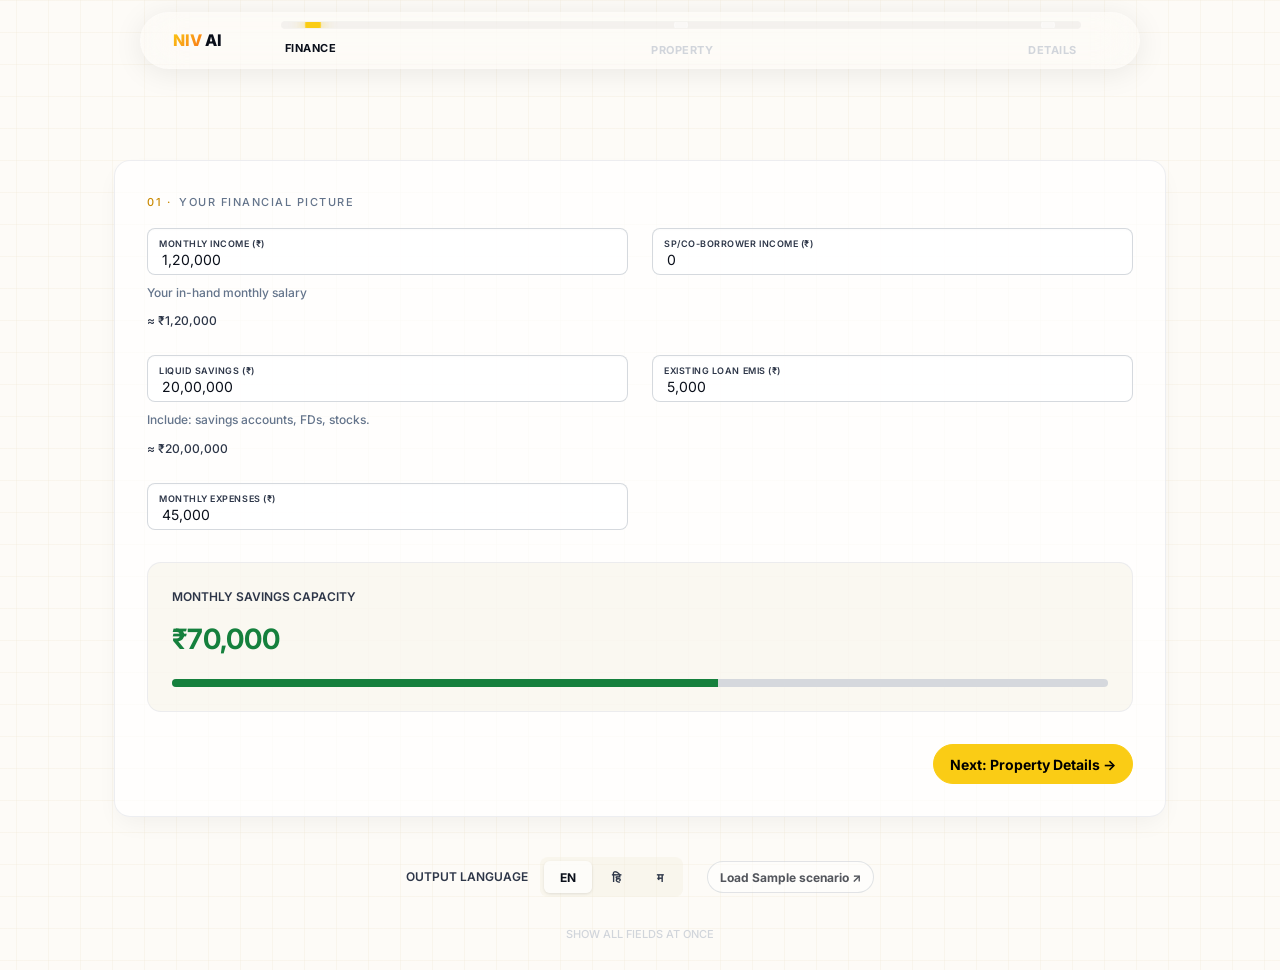
==== commit 117a2868: "refactor: overhaul property assessment and stress scenario UI components with a grid-based card layo" ====
--- a/frontend/index.html
+++ b/frontend/index.html
@@ -45,7 +45,9 @@
         .field-group {
             position: relative;
         }
-        .field-group input[type="number"] {
+        .field-group input,
+        .field-group select,
+        .field-group textarea {
             padding-top: 22px;
             padding-bottom: 6px;
         }
@@ -63,8 +65,12 @@
                 font-size var(--anim-base) var(--anim-ease),
                 letter-spacing var(--anim-base) var(--anim-ease);
         }
-        .field-group input[type="number"]:focus ~ .field-label,
-        .field-group input[type="number"]:not(:placeholder-shown) ~ .field-label {
+        .field-group input:focus ~ .field-label,
+        .field-group input:not(:placeholder-shown) ~ .field-label,
+        .field-group select:focus ~ .field-label,
+        .field-group select:not([value=""]) ~ .field-label,
+        .field-group textarea:focus ~ .field-label,
+        .field-group textarea:not(:placeholder-shown) ~ .field-label {
             top: 8px;
             transform: translateY(0);
             font-size: 9px;
@@ -113,18 +119,25 @@
         /* Loading progress bar */
         .loading-progress-bar {
             width: 100%;
-            height: 3px;
-            background: var(--border);
-            border-radius: 2px;
+            height: 10px;
+            background: rgba(0, 0, 0, 0.05);
+            backdrop-filter: blur(8px);
+            -webkit-backdrop-filter: blur(8px);
+            border: 1px solid rgba(255, 255, 255, 0.2);
+            border-radius: 99px;
             overflow: hidden;
             margin-bottom: 32px;
+            position: relative;
         }
         .loading-progress-fill {
             height: 100%;
-            background: var(--accent);
+            background: linear-gradient(90deg, #10b981, #34d399);
+            border-radius: 99px;
             width: 30%;
             animation: indeterminate 1.6s ease infinite;
-        }
+            box-shadow: 0 0 12px rgba(16, 185, 129, 0.4);
+        }
+
 
         /* Sticky summary bar */
         .sticky-summary {
@@ -142,7 +155,7 @@
             font-size: 12px;
             transform: translateY(100%);
             transition: transform var(--anim-base) var(--anim-ease);
-            z-index: 100;
+            z-index: 100 !important;
         }
         .sticky-summary.visible {
             transform: translateY(0);
@@ -245,6 +258,10 @@
             background: var(--accent);
             border-color: var(--accent);
         }
+        .fdot.current {
+            transform: scale(1.15);
+            border-color: var(--text);
+        }
 
         /* Concern meter */
         .concern-meter {
@@ -369,53 +386,37 @@
 
 <body>
 
-    <nav class="landing-nav" style="background:var(--surface); border-bottom:1px solid var(--border);">
-        <div class="nav-inner container">
-            <a href="/" class="nav-logo"><span class="nav-logo-niv">NIV</span> AI</a>
-            <div class="nav-links">
-                <span class="hdr-tag" style="margin-right:12px">6-AGENT SYSTEM</span>
-                <div class="ttc-badge" id="ttc-badge">⚡ ~2 min</div>
-            </div>
-            <a href="/" class="btn-ghost" style="margin-left:auto">Exit to Home</a>
-        </div>
-    </nav>
-
-    <div class="container" id="form-section">
+
+
+
+    <div class="container" id="form-section" style="padding-top: 160px;">
+
+
         <div id="err" role="alert"
             style="display:none; color:var(--red); padding:16px; border-left:3px solid var(--red); background:var(--surface-2); margin-bottom:24px;">
         </div>
 
-        <div class="lang-toggle">
-            <span class="lang-label">OUTPUT LANGUAGE</span>
-            <div class="lang-options">
-                <button class="lang-btn active" onclick="setLang('english',this)">EN</button>
-                <button class="lang-btn" onclick="setLang('hindi',this)">हि</button>
-                <button class="lang-btn" onclick="setLang('marathi',this)">म</button>
-            </div>
-        </div>
-
-        <div class="wizard-bar">
-            <div class="wizard-steps">
-                <div class="w-step active" data-step-nav="1">
-                    <span class="w-num">01</span>
-                    <span class="w-label">FINANCES</span>
-                </div>
-                <div class="w-connector">
-                    <div class="w-fill" id="w-fill-1"></div>
-                </div>
-                <div class="w-step" data-step-nav="2">
-                    <span class="w-num">02</span>
-                    <span class="w-label">PROPERTY</span>
-                </div>
-                <div class="w-connector">
-                    <div class="w-fill" id="w-fill-2"></div>
-                </div>
-                <div class="w-step" data-step-nav="3">
-                    <span class="w-num">03</span>
-                    <span class="w-label">DETAILS</span>
-                </div>
-            </div>
-        </div>
+        <div class="glass-wizard-nav">
+            <div class="wizard-pill-inner">
+                <a href="/" class="pill-logo"><span class="nav-logo-niv">NIV</span> AI</a>
+                <div class="wizard-progress-bar-wrap">
+                    <div class="wizard-track">
+                        <div class="wizard-fill-line" id="wizard-fill-bar"></div>
+                        <div class="wizard-checkpoint cp-1 active" data-cp="1"></div>
+                        <div class="wizard-checkpoint cp-2" data-cp="2"></div>
+                        <div class="wizard-checkpoint cp-3" data-cp="3"></div>
+                    </div>
+    
+                    <div class="wizard-labels">
+                        <div class="w-label-glass active" data-step-nav="1" onclick="goStep(1)">FINANCE</div>
+                        <div class="w-label-glass" data-step-nav="2" onclick="goStep(2)">PROPERTY</div>
+                        <div class="w-label-glass" data-step-nav="3" onclick="goStep(3)">DETAILS</div>
+                    </div>
+                </div>
+            </div>
+        </div>
+
+
 
         <!-- Step 1 -->
         <div class="step-card active" data-step="1">
@@ -591,8 +592,20 @@
                 </div>
                 <div class="field">
                     <div class="field-group">
+                        <input type="number" id="expected_annual_growth_pct" value="8" step="0.5" placeholder=" ">
+                        <label class="field-label" for="expected_annual_growth_pct">EXPECTED INCOME GROWTH (%)</label>
+                    </div>
+                </div>
+                <div class="field">
+                    <div class="field-group">
                         <input type="text" id="current_rent" value="25,000" placeholder=" ">
                         <label class="field-label" for="current_rent">CURRENT MONTHLY RENT (₹)</label>
+                    </div>
+                </div>
+                <div class="field">
+                    <div class="field-group">
+                        <input type="number" id="dependents" value="1" min="0" placeholder=" ">
+                        <label class="field-label" for="dependents">NUMBER OF DEPENDENTS</label>
                     </div>
                 </div>
                 <div class="field">
@@ -628,6 +641,20 @@
                 <div class="field">
                     <label class="field-label" for="builder_name">BUILDER NAME</label>
                     <input type="text" id="builder_name" value="Oberoi Realty">
+                </div>
+                <div class="field">
+                    <label class="field-label" for="builder_gstin">BUILDER GSTIN</label>
+                    <input type="text" id="builder_gstin" placeholder="27AAXXX1234X1Z5"
+                        oninput="this.value = this.value.toUpperCase()">
+                    <div style="display:flex;align-items:center;gap:8px;margin-top:8px;">
+                        <button type="button" class="btn-ghost" id="gst-check-btn" onclick="checkBuilderGST()">Verify GST</button>
+                        <div id="gst-result" class="field-hint"></div>
+                    </div>
+                </div>
+                <div class="field">
+                    <label class="field-label" for="rera_number">RERA NUMBER <span class="field-hint">(optional)</span></label>
+                    <input type="text" id="rera_number" placeholder="P51800012345"
+                        oninput="this.value = this.value.toUpperCase()">
                 </div>
                 <div class="field">
                     <label class="field-label" for="possession_date">POSSESSION DATE</label>
@@ -674,6 +701,13 @@
                     </select>
                 </div>
                 <div class="field">
+                    <label class="field-label" for="is_first_property">FIRST PROPERTY?</label>
+                    <select id="is_first_property">
+                        <option value="true">Yes</option>
+                        <option value="false">No</option>
+                    </select>
+                </div>
+                <div class="field">
                     <label class="field-label" for="financial_notes">FINANCIAL NOTES</label>
                     <input type="text" id="financial_notes" placeholder="Optional">
                 </div>
@@ -681,6 +715,22 @@
                     <label class="field-label" for="property_notes">PROPERTY NOTES</label>
                     <input type="text" id="property_notes" placeholder="Optional">
                 </div>
+            </div>
+
+            <div class="fcard" style="margin-top:14px">
+              <div class="fcard-title">RERA QR Scan (Optional)</div>
+              <div id="rera-qr-drop" class="photo-drop-zone"
+                   onclick="document.getElementById('rera-qr-input').click()">
+                <input type="file" id="rera-qr-input" accept="image/*"
+                       style="display:none" onchange="scanReraQR(this)">
+                <div class="photo-drop-icon" style="font-size:28px;margin-bottom:8px">QR</div>
+                <div style="font-size:13px;font-weight:600;color:var(--text-dim);margin-bottom:4px">
+                  Upload RERA QR code photo
+                </div>
+                <div id="rera-qr-status" style="font-size:11px;color:var(--text-muted)">
+                  From brochure, site board, or builder material
+                </div>
+              </div>
             </div>
 
             <div style="display:flex; justify-content:space-between; margin-top:32px;">
@@ -689,11 +739,26 @@
             </div>
         </div>
 
-        <div style="text-align:center; padding: 24px 0;">
+        <div class="lang-toggle" style="margin-top:40px; margin-bottom:24px; display:flex; align-items:center; justify-content:center; gap:24px;">
+            <div style="display:flex; align-items:center; gap:12px;">
+                <span class="lang-label">OUTPUT LANGUAGE</span>
+                <div class="lang-options">
+                    <button class="lang-btn active" onclick="setLang('english',this)">EN</button>
+                    <button class="lang-btn" onclick="setLang('hindi',this)">हि</button>
+                    <button class="lang-btn" onclick="setLang('marathi',this)">म</button>
+                </div>
+            </div>
+            <button type="button" class="btn-ghost" onclick="loadDemoScenario()"
+                    style="font-size:12px;opacity:0.7;padding:0 12px;min-height:32px;">Load Sample scenario ↗</button>
+        </div>
+
+
+        <div style="text-align:center; padding-bottom: 24px;">
             <a href="#" onclick="showAllSteps(event)"
                 style="font-family:var(--font-mono); font-size:11px; text-transform:uppercase; color:var(--text-faint); text-decoration:none;">Show
                 all fields at once</a>
         </div>
+
     </div>
 
     <!-- Loading View -->
@@ -738,6 +803,11 @@
                     <div class="agent-label">Decision Composer</div>
                     <div class="agent-status-text" id="a6">waiting</div>
                 </div>
+            </div>
+            <div class="processing-insight">
+                <div class="processing-insight-label">While We Process</div>
+                <div class="processing-insight-quote" id="loading-quote">A good property decision is usually won at entry price, not at brochure quality.</div>
+                <div class="processing-insight-note" id="loading-quote-note">We are checking affordability, resilience, downside scenarios, and property signals in parallel.</div>
             </div>
         </div>
     </div>
@@ -757,12 +827,19 @@
                 <div class="gate-title">Before we analyze — answer honestly.</div>
                 <div class="gate-subtitle">These help us identify cognitive blind spots. Takes 60 seconds.</div>
             </div>
+            <div class="gate-progress-card">
+                <div class="gate-progress-top">
+                    <span class="gate-progress-label" id="friction-stage-label">Question 1 of 5</span>
+                    <span class="gate-progress-count" id="friction-progress-count">0 / 1 answered</span>
+                </div>
+                <div class="gate-progress-copy" id="friction-progress-copy">Answer this reality check to move to the next one.</div>
+            </div>
             <div class="gate-questions" id="friction-questions">
                 <div class="friction-question active" id="fq1">
-                    <div style="font-family:var(--font-body); font-size:16px; margin-bottom:16px;">Are you analyzing
+                    <div class="friction-question-text">Are you analyzing
                         this property because you genuinely haven't decided yet — or because you've already emotionally
                         committed and want confirmation?</div>
-                    <div style="display:flex; flex-direction:column; gap:8px;">
+                    <div class="friction-options">
                         <div class="friction-option btn-ghost" onclick="selectFriction('fq1', 'A', this)"
                             style="justify-content:flex-start; min-height:auto; padding:12px 16px;">I'm actually
                             undecided</div>
@@ -775,9 +852,9 @@
                     </div>
                 </div>
 
-                <div class="friction-question" id="fq2" style="margin-top:20px;">
-                    <div style="font-family:var(--font-body); font-size:16px; margin-bottom:16px;">How long do you plan to stay in this property? Real estate is illiquid and expensive to exit.</div>
-                    <div style="display:flex; flex-direction:column; gap:8px;">
+                <div class="friction-question" id="fq2">
+                    <div class="friction-question-text">How long do you plan to stay in this property? Real estate is illiquid and expensive to exit.</div>
+                    <div class="friction-options">
                         <div class="friction-option btn-ghost" onclick="selectFriction('fq2', 'A', this)"
                             style="justify-content:flex-start; min-height:auto; padding:12px 16px;">More than 10 years</div>
                         <div class="friction-option btn-ghost" onclick="selectFriction('fq2', 'B', this)"
@@ -787,9 +864,9 @@
                     </div>
                 </div>
 
-                <div class="friction-question" id="fq3" style="display:none; margin-top:20px;">
-                    <div style="font-family:var(--font-body); font-size:16px; margin-bottom:16px;">This is an under-construction property. Are you prepared for a 12-24 month delay?</div>
-                    <div style="display:flex; flex-direction:column; gap:8px;">
+                <div class="friction-question" id="fq3">
+                    <div class="friction-question-text">This is an under-construction property. Are you prepared for a 12-24 month delay?</div>
+                    <div class="friction-options">
                         <div class="friction-option btn-ghost" onclick="selectFriction('fq3', 'A', this)"
                             style="justify-content:flex-start; min-height:auto; padding:12px 16px;">Yes, I have rent/stay backup</div>
                         <div class="friction-option btn-ghost" onclick="selectFriction('fq3', 'B', this)"
@@ -799,9 +876,9 @@
                     </div>
                 </div>
 
-                <div class="friction-question" id="fq4" style="margin-top:20px;">
-                    <div style="font-family:var(--font-body); font-size:16px; margin-bottom:16px;">If your income stopped for 6 months, how would you pay this EMI?</div>
-                    <div style="display:flex; flex-direction:column; gap:8px;">
+                <div class="friction-question" id="fq4">
+                    <div class="friction-question-text">If your income stopped for 6 months, how would you pay this EMI?</div>
+                    <div class="friction-options">
                         <div class="friction-option btn-ghost" onclick="selectFriction('fq4', 'A', this)"
                             style="justify-content:flex-start; min-height:auto; padding:12px 16px;">Emergency fund exists</div>
                         <div class="friction-option btn-ghost" onclick="selectFriction('fq4', 'B', this)"
@@ -811,9 +888,9 @@
                     </div>
                 </div>
 
-                <div class="friction-question" id="fq5" style="display:none; margin-top:20px;">
-                    <div style="font-family:var(--font-body); font-size:16px; margin-bottom:16px;">Have you checked this builder's track record for quality and delivery?</div>
-                    <div style="display:flex; flex-direction:column; gap:8px;">
+                <div class="friction-question" id="fq5">
+                    <div class="friction-question-text">Have you checked this builder's track record for quality and delivery?</div>
+                    <div class="friction-options">
                         <div class="friction-option btn-ghost" onclick="selectFriction('fq5', 'A', this)"
                             style="justify-content:flex-start; min-height:auto; padding:12px 16px;">Thoroughly checked</div>
                         <div class="friction-option btn-ghost" onclick="selectFriction('fq5', 'B', this)"
@@ -830,17 +907,36 @@
                 <span class="cm-seg" id="cm-4"></span>
                 <span class="cm-seg" id="cm-5"></span>
             </div>
+            <div class="friction-summary" id="friction-summary"></div>
             <div class="gate-actions">
+                <button class="btn-ghost" onclick="closeFrictionGate()" id="friction-cancel">Close</button>
                 <button class="btn-primary" onclick="proceedFromFriction()" id="friction-proceed" disabled style="width:100%">
-                    Proceed to Analysis &rarr;
+                    Next Question &rarr;
                 </button>
             </div>
         </div>
     </div>
 
     <!-- Report View -->
-    <div id="report-view" class="container view" style="display:none; padding-top:40px;">
-
+    <div id="report-view" class="container view report-shell" style="display:none; padding-top:40px;">
+        <div class="report-pager-top">
+            <div>
+                <div class="report-page-label">Audit Flow</div>
+                <div class="report-page-title" id="report-page-title">Page 1 of 5</div>
+                <div class="report-page-subtitle" id="report-page-subtitle">A guided view of affordability, resilience, and decision risk.</div>
+            </div>
+            <div class="report-page-dots">
+                <button type="button" class="report-page-dot" id="report-page-dot-0" onclick="setReportPage(0)">1</button>
+                <button type="button" class="report-page-dot" id="report-page-dot-1" onclick="setReportPage(1)">2</button>
+                <button type="button" class="report-page-dot" id="report-page-dot-2" onclick="setReportPage(2)">3</button>
+                <button type="button" class="report-page-dot" id="report-page-dot-3" onclick="setReportPage(3)">4</button>
+                <button type="button" class="report-page-dot" id="report-page-dot-4" onclick="setReportPage(4)">5</button>
+                <button type="button" class="report-page-dot" id="report-page-dot-5" onclick="setReportPage(5)">6</button>
+
+            </div>
+        </div>
+
+        <div class="report-page active" data-page-title="Verdict & Affordability">
         <div id="r-verdict" class="report-section verdict-pulse">
             <div class="confidence-bar"><div class="confidence-fill" id="conf-fill" style="width:0%"></div></div>
         </div>
@@ -858,235 +954,270 @@
 
         <div class="report-section">
             <div class="section-label"><span>01 ·</span> CASH FLOW PREVIEW</div>
-            <div style="display:flex;gap:16px;flex-wrap:wrap" id="r-cashflow-wrap">
-                <div id="river-flow-svg" style="flex:0 0 60%;min-width:240px"></div>
-                <div id="r-surplus-box" style="flex:1"></div>
-            </div>
+            <div class="section-kicker">This is the fastest way to see whether the purchase still leaves enough breathing room every month.</div>
+            <div id="r-cashflow"></div>
         </div>
 
         <div class="report-section">
             <div class="section-label"><span>02 ·</span> SCORECARD</div>
-            <div id="r-scorecard">
-                <div class="scorecard-item" data-tooltip="Monthly EMI as % of combined income">
-                    <div id="debt-gravity-svg"></div>
-                </div>
-                <div class="scorecard-item" data-tooltip="Emergency runway remaining post-purchase (months)">
-                    <div id="shield-svg"></div>
-                    <svg class="burn-clock" id="burn-clock-svg" viewBox="0 0 80 80">
-                        <circle class="burn-track" cx="40" cy="40" r="32" fill="none"
-                                stroke="var(--border)" stroke-width="5"/>
-                        <circle class="burn-fill" id="burn-fill" cx="40" cy="40" r="32"
-                                fill="none" stroke-width="5" stroke-linecap="round"
-                                stroke-dasharray="201" stroke-dashoffset="201"
-                                transform="rotate(-90 40 40)"/>
-                        <text class="burn-num" id="burn-num" x="40" y="44"
-                              text-anchor="middle">0</text>
-                    </svg>
-                </div>
-                <div class="scorecard-item" data-tooltip="Resilience score under adverse scenarios"></div>
-            </div>
-        </div>
-
+            <div class="section-kicker">Read this like an executive summary: EMI pressure, runway strength, stress resilience, and value signal.</div>
+            <div id="r-scorecard"></div>
+        </div>
+        </div>
+
+        <!-- PAGE 2: Stress Tests & What-Ifs -->
+        <div class="report-page" data-page-title="Stress Tests &amp; What-Ifs">
         <div class="report-section sensitivity-section" id="sensitivity-section">
-            <div class="section-label"><span>03 ·</span> WHAT-IF SLIDERS</div>
-            <div class="rcard">
+            <div class="section-label" style="display:flex;align-items:center;"><span>03 ·</span> WHAT-IF SLIDERS
+                <button type="button" class="btn-ghost" id="reset-whatif-btn" onclick="resetWhatIf()" style="font-size:11px;margin-left:auto;min-height:32px;padding:0 12px;border-radius:6px;">Back to Original</button>
+            </div>
+            <div class="section-kicker">Use these sliders to understand how much better or worse the decision becomes with a different price, tenure, or down payment.</div>
+            <div class="rcard whatif-shell">
                 <div class="slider-track">
-                    <div
-                        style="display:flex; justify-content:space-between; font-family:var(--font-mono); font-size:11px; margin-bottom:8px;">
-                        <span>Down Payment</span>
-                        <span id="wi-dp-val">—</span>
+                    <div class="slider-topline">
+                        <span class="slider-label">Down Payment</span>
+                        <span id="wi-dp-val" class="slider-value-chip">—</span>
                     </div>
                     <input type="range" id="wi-dp" min="0" max="10000000" step="50000">
                 </div>
                 <div class="slider-track">
-                    <div
-                        style="display:flex; justify-content:space-between; font-family:var(--font-mono); font-size:11px; margin-bottom:8px;">
-                        <span>Property Price</span>
-                        <span id="wi-price-val">—</span>
+                    <div class="slider-topline">
+                        <span class="slider-label">Property Price</span>
+                        <span id="wi-price-val" class="slider-value-chip">—</span>
                     </div>
                     <input type="range" id="wi-price" min="0" max="10000000" step="50000">
                 </div>
                 <div class="slider-track">
-                    <div
-                        style="display:flex; justify-content:space-between; font-family:var(--font-mono); font-size:11px; margin-bottom:8px;">
-                        <span>Loan Tenure</span>
-                        <span id="wi-tenure-val">—</span>
+                    <div class="slider-topline">
+                        <span class="slider-label">Loan Tenure</span>
+                        <span id="wi-tenure-val" class="slider-value-chip">—</span>
                     </div>
                     <input type="range" id="wi-tenure" min="5" max="30" step="1">
                 </div>
-                <div class="metric-grid" style="grid-template-columns: repeat(4, 1fr); margin-top:24px;">
-                    <div class="metric-cell">
+                <div class="metric-grid whatif-metrics" style="grid-template-columns: repeat(4, 1fr); margin-top:24px;">
+                    <div class="metric-cell whatif-output-card" data-output-card="wm-emi">
                         <div class="metric-label">Monthly EMI</div>
                         <div class="metric-number" id="wm-emi" style="font-size:16px">—</div>
-                    </div>
-                    <div class="metric-cell">
+                        <div class="field-hint" id="wm-emi-d"></div>
+                    </div>
+                    <div class="metric-cell whatif-output-card" data-output-card="wm-ratio">
                         <div class="metric-label">EMI / Income</div>
                         <div class="metric-number" id="wm-ratio" style="font-size:16px">—</div>
-                    </div>
-                    <div class="metric-cell">
+                        <div class="field-hint" id="wm-ratio-d"></div>
+                    </div>
+                    <div class="metric-cell whatif-output-card" data-output-card="wm-surplus">
                         <div class="metric-label">Surplus</div>
                         <div class="metric-number" id="wm-surplus" style="font-size:16px">—</div>
-                    </div>
-                    <div class="metric-cell">
+                        <div class="field-hint" id="wm-surplus-d"></div>
+                    </div>
+                    <div class="metric-cell whatif-output-card" data-output-card="wm-runway">
                         <div class="metric-label">Runway</div>
                         <div class="metric-number" id="wm-runway" style="font-size:16px">—</div>
-                    </div>
-                </div>
-            </div>
-        </div>
-
-        <div class="rcard" id="r-timeline" style="margin-bottom:14px;display:none">
-            <div class="rcard-title">⏱ Buy Now vs Wait — The Timeline</div>
-            <div class="timeline-scenarios">
-                <div class="ts-track" id="ts-now">
-                    <div class="ts-label">BUY NOW</div>
-                    <div class="ts-metrics" id="ts-now-metrics"></div>
-                </div>
-                <div class="ts-track" id="ts-6mo">
-                    <div class="ts-label">WAIT 6 MONTHS</div>
-                    <div class="ts-metrics" id="ts-6mo-metrics"></div>
-                </div>
-                <div class="ts-track" id="ts-1yr">
-                    <div class="ts-label">WAIT 1 YEAR</div>
-                    <div class="ts-metrics" id="ts-1yr-metrics"></div>
-                </div>
-            </div>
-            <div style="font-size:11px;color:var(--text-muted);margin-top:12px;text-align:center">5% property appreciation · 8% income growth assumed</div>
+                        <div class="field-hint" id="wm-runway-d"></div>
+                    </div>
+                </div>
+            </div>
+        </div>
+
+        <div class="rcard timeline-shell" id="r-timeline" style="margin-bottom:14px;display:none">
+            <div class="rcard-title">Buy Now vs Wait — The Timeline</div>
+            <div id="timeline-summary" class="timeline-summary-copy"></div>
+            <div class="timeline-axis" id="timeline-axis">
+                <div class="timeline-axis-line"></div>
+                <div class="timeline-scenarios">
+                    <div class="timeline-node-wrap" id="ts-now">
+                        <div class="timeline-node"></div>
+                        <div class="timeline-node-label">Buy Now</div>
+                        <div class="timeline-option-card" id="ts-now-metrics"></div>
+                    </div>
+                    <div class="timeline-node-wrap" id="ts-6mo">
+                        <div class="timeline-node"></div>
+                        <div class="timeline-node-label">Wait 6 Months</div>
+                        <div class="timeline-option-card" id="ts-6mo-metrics"></div>
+                    </div>
+                    <div class="timeline-node-wrap" id="ts-1yr">
+                        <div class="timeline-node"></div>
+                        <div class="timeline-node-label">Wait 1 Year</div>
+                        <div class="timeline-option-card" id="ts-1yr-metrics"></div>
+                    </div>
+                </div>
+            </div>
+            <div class="timeline-footnote">5% property appreciation and 8% income growth assumptions.</div>
         </div>
 
         <div class="report-section">
             <div class="section-label"><span>04 ·</span> STRESS TEST SCENARIOS</div>
-            <div class="rcard">
-                <div id="r-stress">
-                    <div class="stress-burst-target" data-scenario="job_loss">
-                        <div class="ponr-timeline" id="ponr-container"></div>
-                    </div>
-                    <div class="stress-burst-target" data-scenario="rate_hike"></div>
-                    <div class="stress-burst-target" data-scenario="medical_emergency"></div>
-                </div>
-            </div>
-        </div>
-
+            <div class="section-kicker">These scenarios answer the real question: does the decision survive normal life shocks, not just best-case assumptions?</div>
+            <div id="r-stress" class="stress-grid-layout">
+                <!-- Populated by app.js -->
+            </div>
+        </div>
+
+        </div>
+
+        <!-- PAGE 3: Property Value & Rent vs Buy -->
+        <div class="report-page" data-page-title="Property Value &amp; Rent vs Buy">
         <div class="report-section">
             <div class="section-label"><span>05 ·</span> PROPERTY ASSESSMENT</div>
-            <div class="rcard">
-                <div id="r-property"></div>
-            </div>
-        </div>
+            <div class="section-kicker">This section shows whether the asset itself looks sensible for the price and risk you are taking on.</div>
+            <div id="r-property" class="property-assessment-grid">
+                <!-- Populated by app.js -->
+            </div>
+        </div>
+
+
+        <div id="r-rvb-context" class="report-section"></div>
 
         <div class="report-section">
             <div class="section-label"><span>06 ·</span> RENT VS BUY</div>
+            <div class="section-kicker">If the ownership premium is too high, the property may be emotionally appealing but financially inefficient.</div>
             <div class="rcard">
                 <div id="r-rvb"></div>
             </div>
         </div>
-
+        </div>
+
+        <!-- PAGE 4: Projections & True Cost -->
+        <div class="report-page" data-page-title="Projections &amp; True Cost">
         <div class="rcard" id="r-mountain" style="margin-bottom:14px">
-            <div class="rcard-title">🏔 Net Worth Journey — The Full Picture</div>
+            <div class="rcard-title">Net Worth Journey — The Full Picture</div>
+            <div class="section-kicker">This projection helps you see whether buying strengthens long-term wealth or just front-loads risk.</div>
             <canvas id="mountain-canvas" height="200"
-                    style="width:100%;display:block;border-radius:8px"></canvas>
+                    style="width:100%;display:block;border-radius:6px"></canvas>
             <div id="mountain-legend" style="display:flex;gap:20px;margin-top:12px;font-size:11px;font-family:var(--font-mono)"></div>
+            <div id="r-mountain-context" style="margin-top:20px;display:grid;grid-template-columns:1fr 1fr;gap:12px;"></div>
         </div>
 
         <div class="report-section">
             <div class="section-label"><span>07 ·</span> TRUE COST OF OWNERSHIP</div>
-            <div class="rcard">
+            <div class="section-kicker">This is the money actually committed, including friction costs that are easy to underestimate during booking.</div>
+            <div class="premium-report-card">
                 <div id="r-tco"></div>
             </div>
         </div>
 
-        <div class="report-section">
-            <div class="section-label"><span>08 ·</span> DOCUMENT VERIFICATION SUITE</div>
-            <div class="rcard" id="r-documents">
-                <div style="display:grid; grid-template-columns:1fr 1fr; gap:24px;">
-                    <div class="doc-upload-zone" onclick="document.getElementById('ec-file').click()">
-                        <input type="file" id="ec-file" accept=".pdf" style="display:none">
-                        <div style="font-family:var(--font-mono); font-size:12px; margin-bottom:8px;">UPLOAD EC PDF
-                        </div>
-                        <div style="font-size:11px; color:var(--text-dim)">Checks mortgages & title chain</div>
-                    </div>
-                    <div class="doc-upload-zone" onclick="document.getElementById('loan-file').click()">
-                        <input type="file" id="loan-file" accept=".pdf,image/*" style="display:none">
-                        <div style="font-family:var(--font-mono); font-size:12px; margin-bottom:8px;">UPLOAD BANK LETTER
-                        </div>
-                        <div style="font-size:11px; color:var(--text-dim)">Extracts rate & hidden charges</div>
-                    </div>
-                </div>
-                <div style="display:flex; gap:16px; margin-top:24px;">
-                    <button class="btn-ghost" onclick="downloadCounterOffer()">Counter-Offer Letter</button>
-                    <button class="btn-ghost" onclick="openBankEmailModal()">Loan Inquiry Email</button>
-                </div>
-            </div>
-        </div>
-
+
+
+        </div>
+
+        <div class="report-page" data-page-title="Reasoning & Blind Spots">
         <div class="report-section">
             <div class="section-label"><span>09 ·</span> ASSUMPTIONS CHALLENGED</div>
-            <div id="r-challenges"></div>
-        </div>
-
-        <div class="report-section" style="display:flex; gap:24px; flex-wrap:wrap;">
-            <div style="flex:1; min-width:300px;">
-                <div class="section-label"><span>10 ·</span> WHY THIS VERDICT</div>
-                <div id="r-reasons"></div>
-            </div>
-            <div style="flex:1; min-width:300px;">
-                <div class="section-label"><span>11 ·</span> ACTIONS</div>
-                <div id="r-actions"></div>
-            </div>
-        </div>
+            <div class="section-kicker">These are the weak links in the story that buyers usually ignore when they are already emotionally committed.</div>
+            <div id="r-challenges" class="premium-report-card"></div>
+        </div>
+
 
         <div class="report-section">
-            <div class="section-label"><span>12 ·</span> PATH TO SAFE</div>
-            <div id="r-path-to-safe"></div>
-        </div>
+            <div class="section-label"><span>10 ·</span> WHY THIS VERDICT</div>
+            <div class="section-kicker">The highest-signal reasons driving the overall recommendation.</div>
+            <div id="r-reasons" class="premium-report-card"></div>
+        </div>
+
+
+        <div class="report-section">
+            <div class="section-label"><span>11 ·</span> ACTIONS</div>
+            <div class="section-kicker">If you still want this property, these are the smartest next moves to reduce risk.</div>
+            <div id="r-actions"></div>
+        </div>
+
+        <div class="report-section">
+            <div class="section-label"><span>12 ·</span> BLIND SPOTS</div>
+            <div class="section-kicker">Critical gaps in your decision frame identified by the engine.</div>
+            <div id="r-blind"></div>
+        </div>
+
+
+
+
+        </div>
+
+        <!-- PAGE 6: Action & Export -->
+        <div class="report-page" data-page-title="Action &amp; Export">
+
 
         <div class="report-section">
             <div class="section-label"><span>13 ·</span> FULL REASONING</div>
-            <div style="display:flex;gap:20px;flex-wrap:wrap">
-                <div style="flex:0 0 38%;min-width:200px">
-                    <div style="font-size:10px;font-family:var(--font-mono);
-                         text-transform:uppercase;letter-spacing:1px;
-                         color:var(--text-muted);margin-bottom:8px">CASH FLOW RHYTHM</div>
-                    <canvas id="heartbeat-canvas" height="80"
-                            style="width:100%;border-radius:6px;
-                            background:var(--bg)"></canvas>
-                </div>
-                <div id="r-reasoning" class="reasoning" style="flex:1;min-width:200px"></div>
-            </div>
-        </div>
-
-        <div class="report-section" style="display:flex; gap:24px; flex-wrap:wrap;">
-            <div style="flex:1; min-width:300px;">
-                <div class="section-label"><span>14 ·</span> BLIND SPOTS</div>
-                <div id="r-blind"></div>
-            </div>
-            <div style="flex:1; min-width:300px;">
-                <div class="section-label"><span>15 ·</span> COGNITIVE BIASES</div>
-                <div id="r-emo"></div>
-            </div>
+            <div class="section-kicker">A narrative audit of affordability, resilience, property quality, and downside risk.</div>
+            <div class="premium-report-card">
+                <div class="reasoning-layout">
+                    <div id="r-reasoning-insight" class="reasoning-insight-card"></div>
+                    <div id="r-reasoning" class="reasoning"></div>
+                </div>
+            </div>
+        </div>
+
+
+
+        <div class="report-section">
+            <div class="section-label"><span>14 ·</span> DOCUMENT VERIFICATION SUITE</div>
+
+
+            <div class="section-kicker">Upload documents here to pressure-test title, bank terms, and negotiation readiness before you commit.</div>
+            <div class="rcard" id="r-documents">
+                <div class="document-grid">
+                    <div class="doc-upload-zone" onclick="document.getElementById('ec-file').click()" data-upload-kind="ec">
+                        <input type="file" id="ec-file" accept=".pdf" style="display:none" onchange="uploadEC(this)">
+                        <div class="doc-upload-icon" aria-hidden="true">EC</div>
+                        <div class="doc-upload-title">Click to upload or drag and drop</div>
+                        <div class="doc-upload-subtitle">Encumbrance Certificate PDF</div>
+                        <div class="doc-upload-meta">PDF up to 10MB · Checks mortgages and title chain</div>
+            </div>
+                    <div class="doc-upload-zone" onclick="document.getElementById('loan-file').click()" data-upload-kind="loan">
+                        <input type="file" id="loan-file" accept=".pdf,image/*" style="display:none" onchange="uploadLoanLetter(this)">
+                        <div class="doc-upload-icon" aria-hidden="true">LN</div>
+                        <div class="doc-upload-title">Click to upload or drag and drop</div>
+                        <div class="doc-upload-subtitle">Loan letter or sanction document</div>
+                        <div class="doc-upload-meta">PDF, PNG, JPG up to 10MB · Extracts rate and hidden charges</div>
+                    </div>
+                </div>
+                <div class="document-result-grid">
+                    <div id="ec-result"></div>
+                    <div id="loan-result"></div>
+                </div>
+                <div class="document-actions">
+                    <button class="btn-ghost" onclick="downloadCounterOffer()" id="counter-offer-btn">Counter-Offer Letter</button>
+                    <button class="btn-ghost" onclick="openBankEmailModal()">Loan Inquiry Email</button>
+            </div>
+        </div>
         </div>
 
         <div class="report-section comparison-section" id="compare-section">
-            <div class="section-label"><span>16 ·</span> COMPARISON</div>
+            <div class="section-label"><span>15 ·</span> COMPARISON</div>
+
+            <div class="section-kicker">Compare this option against a second property using the same audit lens before you decide.</div>
             <div id="compare-bar" style="margin-bottom:16px">
                 <button class="btn-ghost" onclick="startComparison()">+ Compare Property</button>
             </div>
             <div id="compare-form" class="rcard" style="display:none;">
                 <div class="field-grid">
-                    <div class="field"><label class="field-label" for="c_price">PROPERTY PRICE</label><input
-                            type="number" id="c_price"></div>
-                    <div class="field"><label class="field-label" for="c_loc">LOCATION</label><input type="text"
-                            id="c_loc"></div>
-                    <div class="field"><label class="field-label" for="c_sqft">CARPET AREA</label><input type="number"
-                            id="c_sqft"></div>
-                    <div class="field"><label class="field-label" for="c_dp">DOWN PAYMENT</label><input type="number"
-                            id="c_dp"></div>
-                    <div class="field"><label class="field-label" for="c_rdy">READY TO MOVE</label>
+                    <div class="field">
+                        <label class="field-label" for="c_price">PROPERTY PRICE</label>
+                        <input type="number" id="c_price">
+                    </div>
+                    <div class="field">
+                        <label class="field-label" for="c_loc">LOCATION</label>
+                        <input type="text" id="c_loc">
+                    </div>
+                    <div class="field">
+                        <label class="field-label" for="c_sqft">CARPET AREA</label>
+                        <input type="number" id="c_sqft">
+                    </div>
+                    <div class="field">
+                        <label class="field-label" for="c_dp">DOWN PAYMENT</label>
+                        <input type="number" id="c_dp">
+                    </div>
+                    <div class="field">
+                        <label class="field-label" for="c_rdy">READY TO MOVE</label>
                         <select id="c_rdy">
                             <option value="true">Yes</option>
                             <option value="false">No</option>
                         </select>
                     </div>
+                    <div class="field">
+                        <label class="field-label" for="c_bld">BUILDER</label>
+                        <input type="text" id="c_bld">
+                    </div>
                 </div>
                 <div style="display:flex; gap:16px;">
                     <button class="btn-primary" onclick="runComparison()">Analyze 2nd Property</button>
@@ -1095,45 +1226,85 @@
             <div id="compare-results"></div>
         </div>
 
-        <div class="report-section">
-            <div class="section-label"><span>17 ·</span> META</div>
-            <div id="r-meta"></div>
-        </div>
-
-        <div class="report-actions" style="display:flex; gap:16px; margin:64px 0;">
-            <button class="btn-primary" onclick="downloadPDF()">Download PDF</button>
-            <button class="btn-ghost" onclick="downloadLinkedInCard()">LinkedIn Card</button>
+
+
+        <div class="report-section" style="margin-bottom: 64px;">
+            <div class="section-label"><span>16 ·</span> EXPORT & SHARE</div>
+            <div class="section-kicker">Download your full report or share a summary card on LinkedIn.</div>
+            <div class="export-actions-minimal">
+                <button class="btn-primary" onclick="downloadPDF()">Download PDF Report</button>
+                <button class="btn-ghost" onclick="downloadLinkedInCard()">LinkedIn Card Download</button>
+            </div>
+        </div>
+
+        </div>
+
+        <div class="report-minimal-footer">
+            <div class="report-footer-sources">
+                <strong>Note:</strong> Analysis in 37.77s · Mumbai micro-market benchmarks (NIV AI Q4 2025 database) · RBI Master Circular — Housing Finance (2024) · Maharashtra Stamp Duty & Registration Act · Income Tax Act Sections 80C and 24(b) · RERA Maharashtra Public Portal
+            </div>
+
+            <div class="report-pager-minimal">
+                <div class="report-nav-actions">
+                    <button type="button" class="btn-ghost" onclick="prevReportPage()" id="report-prev-btn">Back</button>
+                    <div class="report-page-label" id="report-page-progress">Page 1 of 6</div>
+                    <button type="button" class="btn-primary" onclick="nextReportPage()" id="report-next-btn">Next</button>
+                </div>
+            </div>
         </div>
 
     </div>
 
     <div id="bank-email-modal" class="gate-overlay" style="display:none;">
-        <div class="gate-inner rcard">
-            <div class="section-label">LOAN INQUIRY</div>
-            <select id="target-bank" class="field input" style="margin-bottom:16px;">
-                <option value="HDFC">HDFC Bank</option>
-                <option value="SBI">SBI Bank</option>
-            </select>
-            <button class="btn-primary" onclick="generateBankEmail()" style="margin-bottom:16px; width:100%;">Generate
-                Draft</button>
-            <div id="bank-email-content" style="display:none; margin-bottom:16px;">
-                <div id="bank-email-preview"
-                    style="background:var(--surface-2); padding:16px; font-family:var(--font-mono); font-size:12px; color:var(--text); white-space:pre-wrap;">
-                </div>
-                <div style="display:flex; gap:16px; margin-top:16px;">
-                    <button class="btn-ghost" id="bank-email-copy-btn" onclick="copyBankEmail()">Copy</button>
-                </div>
-            </div>
-            <button class="btn-text" onclick="closeBankEmail()">Close</button>
+        <div class="bank-modal-shell rcard">
+            <div class="bank-modal-header">
+                <div>
+                    <div class="section-label">LOAN INQUIRY</div>
+                    <div class="bank-modal-title">Generate a polished bank-ready draft</div>
+                    <div class="bank-modal-subtitle">Use this to move from analysis into action without losing your place in the report.</div>
+                </div>
+                <button class="btn-ghost" onclick="closeBankEmail()">Back to Report</button>
+            </div>
+            <div class="bank-modal-body">
+                <div class="bank-modal-toolbar">
+                    <div class="bank-modal-bank">
+                        <label class="field-label" for="target-bank">SELECT BANK</label>
+                        <select id="target-bank" class="field input">
+                            <option value="HDFC">HDFC Bank</option>
+                            <option value="SBI">SBI Bank</option>
+                        </select>
+                    </div>
+                    <button class="btn-primary" onclick="generateBankEmail()" id="bank-email-generate-btn">Generate Draft</button>
+                </div>
+                <div id="bank-email-loading" class="bank-modal-status" style="display:none;">Generating draft...</div>
+                <div id="bank-email-error" class="bank-modal-status bank-modal-status-error" style="display:none;"></div>
+                <div id="bank-email-content" style="display:none;">
+                    <div id="bank-email-insight" class="bank-email-insight" style="display:none;"></div>
+                    <div class="bank-email-preview-shell">
+                        <div class="bank-email-preview-header">
+                            <div class="bank-email-preview-title">Draft Preview</div>
+                            <div class="bank-email-preview-note" id="bank-email-preview-note">Structured for clarity and ready to customize before sending.</div>
+                        </div>
+                        <div id="bank-email-preview" class="bank-email-preview"></div>
+                    </div>
+                </div>
+            </div>
+            <div id="bank-email-actions" class="bank-modal-footer" style="display:flex;">
+                <button class="btn-ghost" id="bank-email-copy-btn" onclick="copyBankEmail()">Copy Draft</button>
+                <button class="btn-ghost" id="bank-email-mailto-btn" onclick="openMailto()">Open Email App</button>
+                <button class="btn-primary" onclick="closeBankEmail()">Back to Report</button>
+            </div>
         </div>
     </div>
 
-    <div class="sticky-summary" id="sticky-summary">
-        <div id="ss-verdict"></div>
-        <div id="ss-emi"></div>
-        <div id="ss-runway"></div>
-        <button onclick="window.scrollTo(0,0)">↑ Top</button>
+    <div style="display:none">
+        <span id="print-date"></span>
+        <span id="print-meta"></span>
     </div>
+
+
+
+    <div id="cashflow-tooltip" class="cashflow-tooltip" style="display:none;"></div>
 
     <script src="app.js"></script>
 </body>
--- a/frontend/style.css
+++ b/frontend/style.css
@@ -1,16 +1,17 @@
 @import url('https://fonts.googleapis.com/css2?family=Inter:ital,wght@0,400;0,500;0,600;0,700;0,800;1,400;1,600&display=swap');
 
 :root {
-  /* Opusense Light Theme Properties */
-  --bg: #fafafa;
-  --surface: #ffffff;
-  --surface-2: #f4f4f5;
-  --border: #e5e7eb;
-  --border-bright: #d1d5db;
-
-  --text: #111827;
-  --text-dim: #4b5563;
-  --text-muted: #9ca3af;
+  /* Antigravity Cream Theme Properties */
+  --bg: #fdfbf7;
+  --surface: rgba(255, 255, 255, 0.7);
+  --surface-solid: #ffffff;
+  --surface-2: rgba(241, 235, 217, 0.35); /* Much lighter premium grid */
+  --border: rgba(229, 231, 235, 0.7);
+  --border-bright: rgba(209, 213, 219, 0.9);
+
+  --text: #0a0f1a; /* Darker for better contrast */
+  --text-dim: #2d3648;
+  --text-muted: #64748b;
   --text-faint: #d1d5db;
 
   --accent: #facc15;        /* Opusense Yellow */
@@ -37,11 +38,21 @@
   --radius: 8px;
   --radius-lg: 12px;
   --radius-xl: 16px;
+  --canvas: #f7f8fc;
+  --shadow-soft: 0 2px 4px rgba(15, 23, 42, 0.04), 0 8px 16px rgba(15, 23, 42, 0.04);
+  --shadow-hover: 0 10px 24px rgba(15, 23, 42, 0.08), 0 18px 32px rgba(15, 23, 42, 0.06);
+  --space-2: 8px;
+  --space-3: 12px;
+  --space-4: 16px;
+  --space-5: 20px;
+  --space-6: 24px;
+  --space-8: 32px;
 }
 
 /* Base Resets */
 * { box-sizing: border-box; margin: 0; padding: 0; }
 body {
+  font-weight: 500; /* Bolder globally */
   background-color: var(--bg);
   background-image: linear-gradient(var(--surface-2) 1px, transparent 1px),
                     linear-gradient(90deg, var(--surface-2) 1px, transparent 1px);
@@ -53,8 +64,15 @@
   line-height: 1.7;
   -webkit-font-smoothing: antialiased;
 }
+h1, h2, h3, h4, .btn, button, strong { font-weight: 700 !important; }
+
 h1, h2, h3, h4, h5, h6 { font-family: var(--font-display); font-weight: 700; line-height: 1.2; }
 .container { max-width: 1100px; margin: 0 auto; padding: 0 24px; }
+.report-shell {
+  max-width: 1180px;
+  padding-bottom: 80px;
+}
+
 
 /* Helpers */
 .fw-bold { font-weight: 700; }
@@ -117,6 +135,37 @@
   border-color: var(--accent) !important;
   background: var(--accent-dim) !important;
   box-shadow: 0 0 0 3px var(--accent-dim) !important;
+}
+.friction-question {
+  display: none;
+}
+.friction-question.active {
+  display: block;
+}
+.friction-question-text {
+  font-family: var(--font-body);
+  font-size: 16px;
+  margin-bottom: 16px;
+  color: var(--text);
+  line-height: 1.5;
+}
+.friction-options {
+  display: flex;
+  flex-direction: column;
+  gap: 8px;
+}
+.gate-inner {
+  max-width: 780px;
+}
+.gate-actions {
+  display: flex;
+  align-items: center;
+  justify-content: space-between;
+  gap: 12px;
+  margin-top: 20px;
+}
+.gate-actions .btn-primary {
+  flex: 1;
 }
 
 /* Form Fields */
@@ -151,7 +200,12 @@
   border-radius: var(--radius-lg);
   padding: 24px;
   position: relative;
-  box-shadow: 0 4px 6px -1px rgba(0, 0, 0, 0.05), 0 2px 4px -1px rgba(0, 0, 0, 0.03);
+  box-shadow: var(--shadow-soft);
+  transition: box-shadow 220ms ease, transform 220ms ease, border-color 220ms ease;
+}
+.rcard:hover {
+  box-shadow: var(--shadow-hover);
+  border-color: rgba(79, 70, 229, 0.18);
 }
 
 /* Header */
@@ -174,6 +228,117 @@
 .wizard-steps { display: flex; align-items: center; justify-content: space-between; margin-bottom: 32px; position: relative; }
 .w-connector { flex: 1; height: 2px; background: var(--border); margin: 0 16px; position: relative; }
 .w-fill { height: 100%; background: #10b981; width: 0%; transition: width 0.4s ease; }
+.glass-wizard-nav {
+  position: fixed;
+  top: 12px;
+  left: 50%;
+  transform: translateX(-50%);
+  z-index: 1000;
+  background: rgba(255, 255, 255, 0.08);
+  backdrop-filter: blur(20px);
+  -webkit-backdrop-filter: blur(20px);
+  border: 1px solid rgba(255, 255, 255, 0.12);
+  border-radius: 99px;
+  width: 92%;
+  max-width: 1000px;
+  padding: 8px 32px;
+  box-shadow: 0 4px 30px rgba(0,0,0,0.08);
+}
+.wizard-pill-inner {
+  display: flex;
+  align-items: center;
+  gap: 32px;
+  width: 100%;
+}
+.pill-logo {
+  text-decoration: none;
+  font-family: var(--font-display);
+  font-weight: 800;
+  font-size: 16px;
+  color: var(--text);
+  flex-shrink: 0;
+}
+.wizard-progress-bar-wrap {
+  flex: 1;
+}
+
+
+
+
+
+.wizard-progress-bar-wrap {
+  max-width: 800px;
+  margin: 0 auto;
+}
+.wizard-track {
+  height: 8px; /* Thinner track */
+  background: rgba(0, 0, 0, 0.04);
+  border-radius: 99px;
+  margin-bottom: 12px;
+  overflow: hidden;
+  position: relative;
+  border: 1px solid rgba(255, 255, 255, 0.1);
+}
+
+.wizard-fill-line {
+  height: 100%;
+  background: linear-gradient(90deg, #10b981, #34d399);
+  width: 0%;
+  border-radius: 99px;
+  transition: width 0.6s cubic-bezier(0.16, 1, 0.3, 1);
+  box-shadow: 0 0 20px rgba(16, 185, 129, 0.5);
+}
+.wizard-labels {
+  display: flex;
+  justify-content: space-between;
+  padding: 0 4px;
+}
+.w-label-glass {
+  font-family: var(--font-mono);
+  font-size: 11px;
+  font-weight: 700;
+  color: var(--text-faint);
+  cursor: pointer;
+  transition: all 0.3s ease;
+  letter-spacing: 0.5px;
+}
+.w-label-glass.active {
+  color: var(--text);
+  transform: translateY(-2px);
+}
+.w-label-glass.completed {
+  color: var(--green);
+}
+
+.wizard-checkpoint {
+  position: absolute;
+  top: 50%;
+  transform: translate(-50%, -50%);
+  width: 14px; /* Refined dots */
+  height: 14px;
+  background: rgba(255, 255, 255, 0.5);
+  border: 1px solid rgba(255, 255, 255, 0.2);
+  border-radius: 50%;
+  z-index: 3;
+  transition: all 0.4s ease;
+}
+.cp-1 { left: 4%; }
+.cp-2 { left: 50%; }
+.cp-3 { left: 96%; }
+
+.wizard-checkpoint.active {
+  background: #facc15;
+  box-shadow: 0 0 12px rgba(250, 204, 21, 0.6);
+  transform: translate(-50%, -50%) scale(1.2);
+}
+.wizard-checkpoint.completed {
+  background: #10b981;
+  box-shadow: 0 0 12px rgba(16, 185, 129, 0.6);
+}
+
+
+
+
 .w-step { display: flex; flex-direction: column; align-items: center; gap: 8px; opacity: 0.5; transition: all 0.3s ease; position: relative; width: 60px; }
 .w-step.active, .w-step.completed { opacity: 1; }
 .w-num { width: 32px; height: 32px; border-radius: 50%; background: var(--surface); border: 2px solid var(--border); display: flex; align-items: center; justify-content: center; font-family: var(--font-mono); font-size: 14px; font-weight: 700; color: var(--text-dim); transition: all 0.3s cubic-bezier(0.4, 0, 0.2, 1); z-index: 2; }
@@ -205,14 +370,195 @@
 .verdict-word.RISKY { color: var(--yellow); }
 .verdict-word.RECONSIDER { color: var(--red); }
 .verdict-meta { display: flex; align-items: center; gap: 16px; flex-wrap: wrap; }
+.report-page { display: none; padding-bottom: 80px; }
+.report-page.active { display: block; animation: slideUp 0.25s ease forwards; }
+
+.report-pager-top,
+.report-pager-bottom {
+  display: none; /* Hidden by default */
+  align-items: center;
+  justify-content: space-between;
+  gap: 16px;
+  margin: 24px 0 32px;
+  flex-wrap: wrap;
+}
+#report-view .report-pager-top,
+#report-view .report-pager-bottom {
+  display: flex; /* Only show in report view */
+}
+
+.report-page-dots { display: none; }
+.report-page-dot {
+  min-width: 42px;
+  min-height: 42px;
+  padding: 0 14px;
+  border-radius: 999px;
+  border: 1px solid var(--border-bright);
+  background: var(--surface);
+  color: var(--text-dim);
+  font-size: 12px;
+}
+.report-page-dot.active {
+  background: var(--accent);
+  border-color: var(--accent);
+  color: #000;
+}
+.report-page-label { font-size: 12px; color: var(--text-muted); }
+.report-page-title { font-size: 16px; font-weight: 700; color: var(--text); }
+.report-page-subtitle {
+  max-width: 420px;
+  margin-top: 6px;
+  font-size: 13px;
+  color: var(--text-dim);
+  line-height: 1.55;
+}
+.report-nav-actions { display: flex; align-items: center; gap: 12px; }
+.dtable-shell {
+  background: var(--surface);
+  border: 1px solid var(--border);
+  border-radius: 12px;
+  overflow: hidden;
+}
+.dtable {
+  width: 100%;
+  border-collapse: collapse;
+}
+.dtable td {
+  padding: 16px 20px;
+  border-bottom: 1px solid var(--border);
+  font-size: 14px;
+}
+.dtable tr:last-child td {
+  border-bottom: none;
+}
+.dtable td:last-child {
+  text-align: right;
+  font-weight: 700;
+  font-family: var(--font-mono);
+}
+.total-row {
+  background: rgba(124, 106, 247, 0.03);
+  border-top: 2px solid var(--border);
+}
+.total-row td {
+  color: var(--accent) !important;
+  font-size: 16px !important;
+}
+.opp-cost-row td:last-child {
+  color: var(--yellow);
+}
+.report-minimal-footer {
+  margin-top: 64px;
+  padding: 0 24px 64px;
+}
+.report-footer-sources {
+  font-size: 11px;
+  color: var(--text-muted);
+  line-height: 1.8;
+  text-align: center;
+  font-family: var(--font-mono);
+  max-width: 800px;
+  margin: 0 auto 32px;
+  opacity: 0.8;
+}
+.report-pager-minimal {
+  display: flex;
+  justify-content: center;
+  align-items: center;
+}
+.report-pager-minimal .report-nav-actions {
+  display: flex;
+  align-items: center;
+  gap: 24px;
+}
+.export-actions-minimal {
+  display: flex;
+  gap: 12px;
+  margin-top: 16px;
+}
+.export-actions-minimal .btn-primary,
+.export-actions-minimal .btn-ghost {
+  flex: 1;
+}
+
+
+
+.premium-report-card {
+  background: var(--surface);
+  border: 1px solid var(--border-bright);
+  border-radius: 16px;
+  padding: 24px;
+  box-shadow: 0 4px 20px rgba(0,0,0,0.03);
+  margin-bottom: 24px;
+}
+.export-actions-card {
+  display: flex;
+  gap: 16px;
+  background: linear-gradient(135deg, rgba(124,106,247,0.05) 0%, rgba(34,197,94,0.05) 100%);
+  border: 1px dashed var(--accent);
+  padding: 32px;
+}
+
+.stress-grid-layout {
+  display: grid;
+  grid-template-columns: repeat(auto-fit, minmax(300px, 1fr));
+  gap: 20px;
+  margin-top: 16px;
+}
+.property-assessment-grid {
+  display: grid;
+  grid-template-columns: repeat(auto-fit, minmax(280px, 1fr));
+  gap: 20px;
+  margin-top: 16px;
+}
+.p-card {
+  background: var(--surface);
+  border: 1px solid var(--border);
+  border-radius: 12px;
+  padding: 20px;
+  transition: all 0.2s ease;
+}
+.p-card:hover {
+  border-color: var(--accent);
+  box-shadow: 0 4px 15px rgba(124, 106, 247, 0.08);
+}
+.p-card-label {
+  font-family: var(--font-mono);
+  font-size: 10px;
+  color: var(--text-dim);
+  text-transform: uppercase;
+  letter-spacing: 1px;
+  margin-bottom: 8px;
+}
+.p-card-val {
+  font-size: 18px;
+  font-weight: 700;
+  color: var(--text);
+}
+.p-card-meta {
+  margin-top: 12px;
+  font-size: 12px;
+  color: var(--text-muted);
+  line-height: 1.5;
+}
+.metric-cell,
+.rcard,
+.research-warning,
+.challenge,
+.pill,
+.empty-state-note {
+  backdrop-filter: blur(12px);
+}
 
 /* Scorecard / Metric Grid */
 .metric-grid { display: grid; grid-template-columns: repeat(3, 1fr); gap: 16px; margin: 32px 0; }
 @media (max-width: 768px) { .metric-grid { grid-template-columns: 1fr; } }
-.metric-cell { background: var(--surface); padding: 24px; border: 1px solid var(--border); border-radius: var(--radius-lg); box-shadow: 0 2px 4px rgba(0,0,0,0.02); }
+.metric-cell { background: var(--surface); padding: 24px; border: 1px solid var(--border); border-radius: var(--radius-lg); box-shadow: var(--shadow-soft); }
 .metric-number { font-family: var(--font-display); font-size: 28px; font-weight: 800; line-height: 1; margin-bottom: 8px; letter-spacing: -1px; }
-.metric-label { font-family: var(--font-body); font-size: 12px; font-weight: 600; color: var(--text-dim); margin-bottom: 12px; }
+.metric-label { font-family: var(--font-body); font-size: 11px; font-weight: 700; color: var(--text-muted); margin-bottom: 12px; letter-spacing: 1px; text-transform: uppercase; }
 .metric-status { display: inline-block; font-family: var(--font-body); font-size: 11px; font-weight: 700; background: var(--surface-2); padding: 4px 8px; border-radius: 4px; }
+.scorecard-grid { grid-template-columns: repeat(2, minmax(0, 1fr)); align-items: stretch; }
+.scorecard-note { font-size: 12px; color: var(--text-muted); line-height: 1.6; }
 
 /* EMI Preview specific */
 .emi-preview { margin: 32px 0; }
@@ -245,18 +591,177 @@
 .agent-dot.done { background: var(--green-light); }
 .agent-label { font-family: var(--font-body); font-weight: 600; font-size: 14px; flex: 1; }
 .agent-status-text { font-family: var(--font-mono); font-size: 12px; color: var(--text-muted); }
+.processing-insight {
+  margin-top: 24px;
+  padding: 18px 20px;
+  border-radius: var(--radius-lg);
+  border: 1px solid var(--border);
+  background: linear-gradient(135deg, var(--surface), var(--surface-2));
+}
+.processing-insight-label {
+  font-family: var(--font-mono);
+  font-size: 11px;
+  letter-spacing: 1px;
+  text-transform: uppercase;
+  color: var(--text-muted);
+  margin-bottom: 8px;
+}
+.processing-insight-quote {
+  font-size: 16px;
+  font-weight: 600;
+  color: var(--text);
+  line-height: 1.5;
+}
+.processing-insight-note {
+  margin-top: 8px;
+  font-size: 13px;
+  color: var(--text-dim);
+}
 
 @keyframes pulse { 0% { opacity: 1; transform: scale(1); } 50% { opacity: 0.6; transform: scale(1.1); } 100% { opacity: 1; transform: scale(1); } }
 @keyframes fadeIn { from { opacity: 0; transform: translateY(10px); } to { opacity: 1; transform: translateY(0); } }
 
 /* Sliders */
-.slider-track { position: relative; margin: 24px 0; background: var(--surface-2); padding: 24px; border-radius: var(--radius-lg); }
-input[type=range] { width: 100%; height: 6px; background: var(--border-bright); -webkit-appearance: none; outline: none; border-radius: 3px; }
-input[type=range]::-webkit-slider-thumb { -webkit-appearance: none; width: 24px; height: 24px; border-radius: 50%; background: var(--surface); cursor: pointer; border: 4px solid var(--accent); box-shadow: 0 2px 4px rgba(0,0,0,0.1); }
+.slider-track {
+  position: relative;
+  margin: 24px 0;
+  background: linear-gradient(180deg, var(--surface), var(--surface-2));
+  padding: 24px;
+  border-radius: var(--radius-lg);
+  border: 1px solid var(--border);
+}
+.slider-topline {
+  display: flex;
+  justify-content: space-between;
+  align-items: center;
+  gap: 16px;
+  margin-bottom: 14px;
+}
+.slider-label {
+  font-family: var(--font-body);
+  font-size: 12px;
+  font-weight: 700;
+  color: var(--text);
+}
+.slider-value-chip {
+  display: inline-flex;
+  align-items: center;
+  justify-content: center;
+  min-height: 30px;
+  padding: 0 12px;
+  border-radius: 999px;
+  background: rgba(79, 70, 229, 0.08);
+  border: 1px solid rgba(79, 70, 229, 0.18);
+  color: #3730a3;
+  font-family: var(--font-mono);
+  font-size: 12px;
+  font-weight: 700;
+}
+input[type=range] {
+  width: 100%;
+  height: 8px;
+  background: linear-gradient(180deg, #d7dbe7, #cfd5e2);
+  -webkit-appearance: none;
+  outline: none;
+  border-radius: 999px;
+  box-shadow: inset 0 1px 3px rgba(15, 23, 42, 0.12);
+}
+input[type=range]::-webkit-slider-thumb {
+  -webkit-appearance: none;
+  width: 24px;
+  height: 24px;
+  border-radius: 50%;
+  background: var(--surface);
+  cursor: pointer;
+  border: 5px solid #4f46e5;
+  box-shadow: 0 10px 20px rgba(79, 70, 229, 0.18), 0 2px 6px rgba(15, 23, 42, 0.12);
+}
+input[type=range]::-moz-range-thumb {
+  width: 24px;
+  height: 24px;
+  border-radius: 50%;
+  background: var(--surface);
+  cursor: pointer;
+  border: 5px solid #4f46e5;
+  box-shadow: 0 10px 20px rgba(79, 70, 229, 0.18), 0 2px 6px rgba(15, 23, 42, 0.12);
+}
+input[type=range]:focus-visible {
+  outline: none;
+}
 
 /* Document Upload */
-.doc-upload-zone { border: 2px dashed var(--border-bright); border-radius: var(--radius-lg); padding: 40px 24px; text-align: center; cursor: pointer; transition: all 0.2s; background: var(--surface); }
-.doc-upload-zone:hover { border-color: var(--accent); background: var(--accent-dim); }
+.document-grid,
+.document-result-grid {
+  display: grid;
+  grid-template-columns: 1fr 1fr;
+  gap: 24px;
+}
+.document-result-grid {
+  margin-top: 16px;
+}
+.document-actions {
+  display: flex;
+  gap: 16px;
+  margin-top: 24px;
+  padding-top: 20px;
+  border-top: 1px solid var(--border);
+}
+.doc-upload-zone {
+  border: 2px dashed #cfd5e2;
+  border-radius: 18px;
+  padding: 32px 24px;
+  text-align: center;
+  cursor: pointer;
+  transition: all 0.2s;
+  background: linear-gradient(180deg, var(--surface), #f8fafc);
+  min-height: 210px;
+  display: flex;
+  flex-direction: column;
+  align-items: center;
+  justify-content: center;
+  gap: 10px;
+}
+.doc-upload-zone:hover,
+.doc-upload-zone.drag-active {
+  border-color: #4f46e5;
+  border-style: solid;
+  background: #eef2ff;
+  transform: scale(1.02);
+}
+.doc-upload-zone.uploading {
+  border-color: #4f46e5;
+  background: linear-gradient(180deg, #eef2ff, #f8faff);
+}
+.doc-upload-icon {
+  width: 56px;
+  height: 56px;
+  border-radius: 18px;
+  display: flex;
+  align-items: center;
+  justify-content: center;
+  background: rgba(79, 70, 229, 0.08);
+  color: #4f46e5;
+  font-size: 26px;
+  font-weight: 700;
+}
+.doc-upload-title {
+  font-size: 15px;
+  font-weight: 700;
+  color: var(--text);
+}
+.doc-upload-subtitle {
+  font-size: 12px;
+  font-weight: 700;
+  letter-spacing: 1px;
+  text-transform: uppercase;
+  color: var(--text-muted);
+}
+.doc-upload-meta {
+  max-width: 260px;
+  font-size: 12px;
+  line-height: 1.6;
+  color: var(--text-dim);
+}
 
 /* Research Warnings */
 .research-warning { padding: 20px; border-left: 4px solid; margin-bottom: 16px; border-radius: 0 var(--radius) var(--radius) 0; background: var(--surface); box-shadow: 0 1px 3px rgba(0,0,0,0.05); }
@@ -268,13 +773,698 @@
 .gate-inner { max-width: 600px; width: 100%; background: var(--surface); padding: 24px; border-radius: var(--radius-xl); box-shadow: 0 25px 50px -12px rgba(0,0,0,0.25); }
 .gate-header { margin-bottom: 32px; }
 .gate-title { font-family: var(--font-display); font-size: 24px; font-weight: 800; letter-spacing: -1px; margin-bottom: 16px; }
-.gate-actions { display: flex; gap: 16px; margin-top: 32px; }
+.gate-subtitle { color: var(--text-dim); line-height: 1.6; }
+.gate-progress-card {
+  margin-bottom: 20px;
+  padding: 14px 16px;
+  border: 1px solid var(--border);
+  border-radius: var(--radius-lg);
+  background: linear-gradient(135deg, var(--surface), var(--surface-2));
+}
+.gate-progress-top {
+  display: flex;
+  align-items: center;
+  justify-content: space-between;
+  gap: 16px;
+  margin-bottom: 6px;
+}
+.gate-progress-label,
+.gate-progress-count {
+  font-size: 11px;
+  font-weight: 700;
+  letter-spacing: 1px;
+  text-transform: uppercase;
+  color: var(--text-muted);
+}
+.gate-progress-copy {
+  font-size: 13px;
+  color: var(--text);
+  line-height: 1.55;
+}
+.friction-summary {
+  display: none;
+  margin-top: 18px;
+  padding: 12px 14px;
+  border-radius: var(--radius);
+  border: 1px solid transparent;
+  font-size: 13px;
+  line-height: 1.5;
+}
+.empty-state-note {
+  padding: 16px 18px;
+  border-radius: var(--radius);
+  border: 1px dashed var(--border-bright);
+  background: var(--surface-2);
+  color: var(--text-dim);
+  font-size: 13px;
+}
+.bank-modal-shell {
+  width: min(960px, calc(100vw - 40px));
+  max-height: calc(100vh - 40px);
+  padding: 0;
+  display: flex;
+  flex-direction: column;
+  overflow: hidden;
+}
+.bank-modal-header,
+.bank-modal-footer {
+  display: flex;
+  align-items: center;
+  justify-content: space-between;
+  gap: 16px;
+  padding: 22px 24px;
+  background: rgba(255, 255, 255, 0.96);
+  backdrop-filter: blur(14px);
+  z-index: 2;
+}
+.bank-modal-header {
+  position: sticky;
+  top: 0;
+  border-bottom: 1px solid var(--border);
+}
+.bank-modal-title {
+  font-family: var(--font-display);
+  font-size: 24px;
+  font-weight: 800;
+  letter-spacing: -0.8px;
+  color: var(--text);
+}
+.bank-modal-subtitle {
+  margin-top: 6px;
+  max-width: 540px;
+  font-size: 13px;
+  color: var(--text-dim);
+  line-height: 1.55;
+}
+.bank-modal-body {
+  padding: 24px;
+  overflow-y: auto;
+  background: linear-gradient(180deg, rgba(250, 250, 250, 0.92), rgba(255, 255, 255, 1));
+}
+.bank-modal-toolbar {
+  display: flex;
+  align-items: end;
+  gap: 16px;
+  margin-bottom: 18px;
+}
+.bank-modal-bank {
+  flex: 1;
+}
+.bank-modal-status {
+  margin-bottom: 16px;
+  padding: 12px 14px;
+  border-radius: var(--radius);
+  background: var(--surface-2);
+  color: var(--text-dim);
+  border: 1px solid var(--border);
+}
+.bank-modal-status-error {
+  background: var(--red-bg);
+  color: var(--red);
+  border-color: var(--red-border);
+}
+.bank-email-insight {
+  margin-bottom: 16px;
+  padding: 14px 16px;
+  border-left: 4px solid var(--yellow);
+  border-radius: 0 var(--radius) var(--radius) 0;
+  background: var(--yellow-bg);
+  color: var(--yellow);
+  font-size: 13px;
+  line-height: 1.55;
+}
+.bank-email-preview-shell {
+  border: 1px solid var(--border);
+  border-radius: var(--radius-lg);
+  background: linear-gradient(180deg, #fff, #fcfcfc);
+  overflow: hidden;
+}
+.bank-email-preview-header {
+  display: flex;
+  align-items: end;
+  justify-content: space-between;
+  gap: 16px;
+  padding: 18px 20px;
+  border-bottom: 1px solid var(--border);
+  background: var(--surface);
+}
+.bank-email-preview-title {
+  font-size: 16px;
+  font-weight: 700;
+  color: var(--text);
+}
+.bank-email-preview-note {
+  font-size: 12px;
+  color: var(--text-muted);
+}
+.bank-email-preview {
+  padding: 22px 20px;
+  color: var(--text);
+}
+.bank-email-block {
+  margin-bottom: 20px;
+}
+.bank-email-block-label {
+  margin-bottom: 8px;
+  font-size: 10px;
+  letter-spacing: 1px;
+  text-transform: uppercase;
+  color: var(--text-muted);
+  font-weight: 700;
+}
+.bank-email-block-body {
+  font-size: 14px;
+  line-height: 1.75;
+  color: var(--text);
+}
+.bank-email-paragraph {
+  margin-bottom: 14px;
+}
+.bank-modal-footer {
+  position: sticky;
+  bottom: 0;
+  border-top: 1px solid var(--border);
+  justify-content: flex-end;
+}
+.sticky-summary-label {
+  color: var(--text-muted);
+  font-size: 11px;
+  text-transform: uppercase;
+  letter-spacing: 1px;
+}
+.sticky-summary {
+  z-index: 50;
+  box-shadow: 0 -8px 24px rgba(15, 23, 42, 0.06);
+}
+
+.cashflow-card {
+  padding: 26px;
+}
+.cashflow-header {
+  display: flex;
+  justify-content: space-between;
+  gap: 24px;
+  align-items: flex-start;
+  margin-bottom: 20px;
+  flex-wrap: wrap;
+}
+.cashflow-kpis {
+  display: grid;
+  grid-template-columns: repeat(3, minmax(0, 1fr));
+  gap: 16px;
+  width: 100%;
+}
+.cashflow-kpi {
+  padding: 18px;
+  border-radius: 16px;
+  border: 1px solid var(--border);
+  background: var(--surface);
+}
+.cashflow-kpi-value {
+  font-size: 24px;
+  font-weight: 800;
+  letter-spacing: -0.03em;
+  color: var(--text);
+}
+.cashflow-stack {
+  display: flex;
+  width: 100%;
+  min-height: 64px;
+  border-radius: 22px;
+  overflow: hidden;
+  background: #e8ebf3;
+  box-shadow: inset 0 1px 3px rgba(15, 23, 42, 0.1);
+}
+.cashflow-segment {
+  position: relative;
+  border: none;
+  color: #fff;
+  cursor: pointer;
+  min-width: 64px;
+  padding: 0;
+  transition: opacity 180ms ease, transform 180ms ease, filter 180ms ease;
+}
+.cashflow-segment.is-dimmed {
+  opacity: 0.35;
+  filter: saturate(0.8);
+}
+.cashflow-segment:focus-visible {
+  outline: 2px solid #111827;
+  outline-offset: -2px;
+}
+.cashflow-segment-inner {
+  display: flex;
+  align-items: end;
+  justify-content: space-between;
+  width: 100%;
+  height: 100%;
+  padding: 12px 14px;
+  font-size: 11px;
+  font-weight: 700;
+  letter-spacing: 0.03em;
+}
+.cashflow-segment-value {
+  opacity: 0.92;
+}
+.cashflow-details {
+  display: grid;
+  grid-template-columns: 1fr;
+  gap: 12px;
+  margin-top: 18px;
+}
+.cashflow-row {
+  display: grid;
+  grid-template-columns: minmax(140px, 1fr) auto auto;
+  gap: 16px;
+  align-items: center;
+  padding: 14px 16px;
+  border-radius: 16px;
+  border: 1px solid var(--border);
+  background: var(--surface);
+}
+.cashflow-row-label {
+  font-size: 13px;
+  font-weight: 700;
+  color: var(--text);
+}
+.cashflow-row-hint {
+  font-size: 12px;
+  color: var(--text-dim);
+}
+.cashflow-row-amount {
+  font-family: var(--font-mono);
+  font-size: 12px;
+  font-weight: 700;
+}
+.cashflow-row-share {
+  font-size: 12px;
+  color: var(--text-muted);
+}
+.cashflow-tooltip {
+  position: fixed;
+  z-index: 120;
+  min-width: 180px;
+  padding: 12px 14px;
+  border-radius: 14px;
+  background: rgba(17, 24, 39, 0.96);
+  color: white;
+  pointer-events: none;
+  box-shadow: 0 16px 28px rgba(15, 23, 42, 0.22);
+}
+.cashflow-tooltip-title {
+  font-size: 11px;
+  text-transform: uppercase;
+  letter-spacing: 1px;
+  opacity: 0.72;
+}
+.cashflow-tooltip-value {
+  margin-top: 6px;
+  font-size: 18px;
+  font-weight: 800;
+}
+.cashflow-tooltip-meta {
+  margin-top: 4px;
+  font-size: 12px;
+  opacity: 0.84;
+}
+
+.scorecard-shell {
+  display: grid;
+  grid-template-columns: repeat(2, minmax(0, 1fr));
+  gap: 18px;
+}
+.scorecard-card {
+  padding: 22px;
+  border-radius: 18px;
+  border: 1px solid var(--border);
+  background: linear-gradient(180deg, var(--surface), #fbfcff);
+  box-shadow: var(--shadow-soft);
+}
+.scorecard-card.full {
+  grid-column: 1 / -1;
+}
+.scorecard-topline {
+  display: flex;
+  justify-content: space-between;
+  gap: 16px;
+  align-items: start;
+  margin-bottom: 12px;
+}
+.scorecard-value {
+  font-size: 32px;
+  font-weight: 800;
+  letter-spacing: -0.03em;
+  color: var(--text);
+}
+.scorecard-zone {
+  display: inline-flex;
+  align-items: center;
+  min-height: 28px;
+  padding: 0 10px;
+  border-radius: 999px;
+  font-size: 11px;
+  font-weight: 700;
+  text-transform: uppercase;
+  letter-spacing: 0.08em;
+}
+.scorecard-zone.safe { background: var(--green-bg); color: var(--green); }
+.scorecard-zone.warn { background: var(--yellow-bg); color: var(--yellow); }
+.scorecard-zone.danger { background: var(--red-bg); color: var(--red); }
+.gauge-shell {
+  margin: 16px 0 14px;
+}
+.gauge-track,
+.gauge-fill {
+  fill: none;
+  stroke-linecap: round;
+}
+.gauge-track {
+  stroke: #dbe2ee;
+  stroke-width: 12;
+}
+.gauge-fill {
+  stroke-width: 12;
+}
+.gauge-scale {
+  display: flex;
+  justify-content: space-between;
+  margin-top: -2px;
+  font-size: 11px;
+  color: var(--text-muted);
+}
+.runway-meter {
+  display: grid;
+  grid-template-columns: repeat(8, minmax(0, 1fr));
+  gap: 8px;
+  margin: 16px 0 12px;
+}
+.runway-segment {
+  height: 18px;
+  border-radius: 999px;
+  background: #dbe2ee;
+}
+.runway-segment.filled.safe { background: linear-gradient(90deg, #22c55e, #4ade80); }
+.runway-segment.filled.warn { background: linear-gradient(90deg, #f59e0b, #fbbf24); }
+.runway-segment.filled.danger { background: linear-gradient(90deg, #ef4444, #f87171); }
+.scorecard-mini-grid {
+  display: grid;
+  grid-template-columns: repeat(3, minmax(0, 1fr));
+  gap: 14px;
+}
+.scorecard-mini {
+  padding: 16px;
+  border-radius: 14px;
+  background: var(--surface);
+  border: 1px solid var(--border);
+}
+.scorecard-mini-value {
+  margin-bottom: 8px;
+  font-size: 22px;
+  font-weight: 800;
+  letter-spacing: -0.03em;
+}
+
+.whatif-output-card {
+  transition: background-color 220ms ease, border-color 220ms ease, box-shadow 220ms ease, transform 220ms ease;
+}
+.whatif-output-card.updated {
+  border-color: rgba(79, 70, 229, 0.28);
+  background: #eef2ff;
+  box-shadow: 0 12px 24px rgba(79, 70, 229, 0.08);
+  transform: translateY(-2px);
+}
+.wm-delta.better { color: var(--green); }
+.wm-delta.worse { color: var(--red); }
+.value-ticker {
+  display: inline-block;
+  animation: ticker-pop 280ms ease;
+}
+@keyframes ticker-pop {
+  0% { opacity: 0; transform: translateY(10px); }
+  100% { opacity: 1; transform: translateY(0); }
+}
+
+.timeline-shell {
+  overflow: hidden;
+}
+.timeline-summary-copy {
+  margin-bottom: 24px;
+  padding: 14px 16px;
+  border-radius: 16px;
+  background: #eef2ff;
+  color: #3730a3;
+  border: 1px solid rgba(79, 70, 229, 0.14);
+  font-size: 13px;
+  line-height: 1.6;
+}
+.timeline-axis {
+  position: relative;
+  padding-top: 18px;
+}
+.timeline-axis-line {
+  position: absolute;
+  top: 34px;
+  left: 8%;
+  right: 8%;
+  height: 4px;
+  border-radius: 999px;
+  background: linear-gradient(90deg, rgba(79, 70, 229, 0.14), rgba(16, 185, 129, 0.16));
+}
+.timeline-scenarios {
+  display: grid;
+  grid-template-columns: repeat(3, minmax(0, 1fr));
+  gap: 24px;
+}
+.timeline-node-wrap {
+  position: relative;
+  padding-top: 0;
+}
+.timeline-node {
+  width: 20px;
+  height: 20px;
+  border-radius: 50%;
+  background: white;
+  border: 4px solid #c7d2fe;
+  box-shadow: 0 0 0 8px rgba(79, 70, 229, 0.08);
+  margin: 0 auto 10px;
+  position: relative;
+  z-index: 1;
+}
+.timeline-node-wrap.recommended .timeline-node {
+  border-color: #10b981;
+  box-shadow: 0 0 0 8px rgba(16, 185, 129, 0.12);
+}
+.timeline-node-label {
+  text-align: center;
+  font-size: 11px;
+  font-weight: 700;
+  letter-spacing: 1px;
+  text-transform: uppercase;
+  color: var(--text-muted);
+  margin-bottom: 12px;
+}
+.timeline-option-card {
+  min-height: 170px;
+  padding: 20px;
+  border-radius: 18px;
+  border: 1px solid var(--border);
+  background: var(--surface);
+  box-shadow: var(--shadow-soft);
+}
+.timeline-option-card .timeline-main {
+  font-size: 30px;
+  font-weight: 800;
+  letter-spacing: -0.03em;
+  margin-bottom: 6px;
+}
+.timeline-option-card .timeline-meta {
+  font-size: 12px;
+  line-height: 1.6;
+  color: var(--text-dim);
+}
+.timeline-reco {
+  margin-top: 12px;
+  display: inline-flex;
+  align-items: center;
+  min-height: 28px;
+  padding: 0 10px;
+  border-radius: 999px;
+  background: var(--green-bg);
+  color: var(--green);
+  font-size: 11px;
+  font-weight: 700;
+  letter-spacing: 0.08em;
+  text-transform: uppercase;
+}
+.timeline-footnote {
+  margin-top: 16px;
+  text-align: center;
+  font-size: 11px;
+  color: var(--text-muted);
+}
+
+.reasoning-layout {
+  display: grid;
+  grid-template-columns: minmax(260px, 320px) minmax(0, 1fr);
+  gap: 20px;
+}
+.reasoning-insight-card {
+  padding: 18px;
+  border-radius: 18px;
+  border: 1px solid var(--border);
+  background: linear-gradient(180deg, #f8fafc, #ffffff);
+  font-size: 13px;
+  line-height: 1.7;
+  color: var(--text-dim);
+}
+.reasoning-insight-card strong {
+  display: block;
+  margin-bottom: 10px;
+  color: var(--text);
+  font-size: 14px;
+}
+.accordion-stack {
+  display: grid;
+  gap: 12px;
+}
+.accordion-card {
+  border: 1px solid var(--border);
+  border-radius: 16px;
+  background: var(--surface);
+  overflow: hidden;
+}
+.accordion-toggle {
+  width: 100%;
+  justify-content: space-between;
+  border-radius: 0;
+  padding: 18px 20px;
+  background: transparent;
+  border: none;
+  color: var(--text);
+}
+.accordion-toggle:hover {
+  background: #f8fafc;
+}
+.accordion-toggle:focus-visible {
+  outline: 2px solid #4f46e5;
+  outline-offset: -2px;
+}
+.accordion-toggle-main {
+  text-align: left;
+}
+.accordion-title {
+  font-size: 14px;
+  font-weight: 700;
+}
+.accordion-summary {
+  margin-top: 6px;
+  font-size: 12px;
+  color: var(--text-dim);
+  line-height: 1.55;
+}
+.accordion-chevron {
+  font-size: 16px;
+  transition: transform 180ms ease;
+}
+.accordion-card.open .accordion-chevron {
+  transform: rotate(180deg);
+}
+.accordion-body {
+  display: none;
+  padding: 0 20px 18px;
+  border-top: 1px solid var(--border);
+}
+.accordion-card.open .accordion-body {
+  display: block;
+}
+.detail-list {
+  display: grid;
+  gap: 10px;
+}
+.detail-row {
+  display: flex;
+  gap: 12px;
+  align-items: flex-start;
+  padding: 12px 0;
+  border-bottom: 1px dashed var(--border);
+}
+.detail-row:last-child {
+  border-bottom: none;
+}
+.detail-icon {
+  width: 28px;
+  height: 28px;
+  border-radius: 10px;
+  display: flex;
+  align-items: center;
+  justify-content: center;
+  background: var(--surface-2);
+  color: var(--text);
+  font-size: 14px;
+  flex-shrink: 0;
+}
+.status-chip {
+  display: inline-flex;
+  align-items: center;
+  min-height: 24px;
+  padding: 0 8px;
+  border-radius: 999px;
+  font-size: 10px;
+  letter-spacing: 0.08em;
+  text-transform: uppercase;
+  font-weight: 700;
+}
+.status-chip.safe { background: var(--green-bg); color: var(--green); }
+.status-chip.warn { background: var(--yellow-bg); color: var(--yellow); }
+.status-chip.danger { background: var(--red-bg); color: var(--red); }
+.status-chip.info { background: #eff6ff; color: #1d4ed8; }
+
+.property-flag-list {
+  display: grid;
+  gap: 12px;
+  margin-top: 16px;
+}
+.property-flag-card {
+  border-radius: 16px;
+  border: 1px solid var(--border);
+  background: var(--surface);
+  backdrop-filter: blur(8px);
+  padding: 16px 18px;
+}
+.property-flag-top {
+  display: flex;
+  align-items: center;
+  gap: 10px;
+  margin-bottom: 8px;
+}
+
+@media (max-width: 900px) {
+  .cashflow-kpis,
+  .scorecard-shell,
+  .timeline-scenarios,
+  .reasoning-layout {
+    grid-template-columns: 1fr;
+  }
+}
 
 /* ---------------- Landing Page Utility Classes ---------------- */
 .landing-sub { font-family: var(--font-body); font-size: 18px; color: var(--text-dim); max-width: 600px; line-height: 1.6; margin-bottom: 40px; }
 .feature-row { display: grid; grid-template-columns: 1fr 1fr; gap: 64px; align-items: center; margin-bottom: 64px; }
 .feature-list-item { display: flex; gap: 24px; margin-bottom: 40px; }
-.feature-icon-box { background: var(--accent-dim); color: var(--yellow); width: 48px; height: 48px; border-radius: 12px; display: flex; align-items: center; justify-content: center; flex-shrink: 0; font-weight: 700; font-family: var(--font-mono); border: 1px solid var(--accent-light); }
+.feature-icon-box { 
+  background: var(--accent-dim); 
+  color: var(--yellow); 
+  width: 48px; 
+  height: 48px; 
+  border-radius: 12px; 
+  display: flex; 
+  align-items: center; 
+  justify-content: center; 
+  flex-shrink: 0; 
+  font-weight: 700; 
+  font-family: var(--font-mono); 
+  border: 1px solid var(--border); 
+}
 
 /* ======================================================
    LANDING PAGE — FULL SECTION STYLES
@@ -282,21 +1472,29 @@
 
 /* NAV */
 .landing-nav {
-  position: sticky;
-  top: 0;
-  z-index: 50;
-  width: 100%;
-  background: rgba(250, 250, 250, 0.88);
-  backdrop-filter: blur(14px);
-  -webkit-backdrop-filter: blur(14px);
-  border-bottom: 1px solid var(--border);
+  position: fixed;
+  top: 24px;
+  left: 50%;
+  transform: translateX(-50%);
+  width: 90%;
+  max-width: 1100px;
+  background: rgba(255, 255, 255, 0.15);
+  backdrop-filter: blur(16px);
+  -webkit-backdrop-filter: blur(16px);
+  border: 1px solid rgba(255, 255, 255, 0.2);
+  border-radius: 99px; /* Pill shape */
+  z-index: 2000;
+  box-shadow: 0 8px 32px 0 rgba(0, 0, 0, 0.1);
 }
 .nav-inner {
   display: flex;
   justify-content: space-between;
   align-items: center;
-  padding: 18px 24px;
-}
+  padding: 12px 24px;
+}
+
+
+
 .nav-logo {
   font-family: var(--font-display);
   font-weight: 800;
@@ -305,6 +1503,7 @@
   color: var(--text);
   text-decoration: none;
 }
+
 .nav-logo-niv {
   background: linear-gradient(135deg, var(--accent) 0%, #f97316 100%);
   -webkit-background-clip: text;
@@ -312,8 +1511,30 @@
   background-clip: text;
 }
 .nav-links { display: flex; gap: 40px; }
-.nav-links a { font-family: var(--font-body); font-weight: 600; font-size: 14px; color: var(--text-dim); text-decoration: none; }
+.nav-links a { font-family: var(--font-body); font-weight: 600; font-size: 14px; color: var(--text-dim); text-decoration: none; transition: 0.3s; }
 .nav-links a:hover { color: var(--text); }
+
+.calc-nav {
+  display: block !important;
+}
+
+.calc-nav .nav-logo { color: var(--text) !important; }
+.calc-nav .btn-ghost { 
+  color: var(--text) !important; 
+  border: 1px solid var(--border) !important;
+}
+.calc-nav .nav-logo-niv {
+  background: linear-gradient(135deg, #facc15 0%, #f97316 100%) !important;
+  -webkit-background-clip: text !important;
+  -webkit-text-fill-color: transparent !important;
+  background-clip: text !important;
+}
+.calc-nav-actions {
+  display: flex;
+  align-items: center;
+  gap: 12px;
+  margin-left: auto;
+}
 .nav-cta { font-size: 13px; padding: 0 20px; min-height: 38px; }
 .nav-toggle {
   display: none;
@@ -347,14 +1568,62 @@
 .nav-mobile-link:hover { color: var(--text); }
 
 /* HERO */
-.hero-section { padding: 100px 0 80px; position: relative; overflow: hidden; }
-.hero-grid { display: grid; grid-template-columns: 1fr 1fr; gap: 80px; align-items: center; }
+.hero-section {
+  padding: 180px 0 100px;
+  position: relative;
+  overflow: hidden;
+  background: url('/static/67307b4ebe3a3fa46a6b3bf61fef168f.jpg') no-repeat center center;
+  background-size: cover;
+  min-height: 100vh;
+  display: flex;
+  align-items: center;
+}
+.hero-grid { 
+  display: grid; 
+  grid-template-columns: 1.2fr 0.8fr; 
+  align-items: center; 
+  justify-items: start; 
+  gap: 32px;
+}
+.hero-content {
+  padding: 48px 0;
+  max-width: 620px;
+  text-align: left;
+  margin: 0; /* Fully left, no auto */
+  text-shadow: 0 2px 10px rgba(0, 0, 0, 0.4);
+}
+.hero-content .landing-sub {
+  color: #fff !important;
+  font-weight: 600 !important;
+  font-size: 15px !important; /* Slightly smaller */
+  text-shadow: 0 2px 8px rgba(0,0,0,0.5);
+  margin: 0 0 40px 0;
+}
+.hero-content .hero-ctas {
+  display: flex;
+  justify-content: flex-start;
+  gap: 16px;
+}
+.hero-content .hero-stats {
+  justify-content: flex-start;
+  color: #fff !important;
+  font-weight: 600 !important;
+  font-size: 13px !important;
+  text-shadow: 0 1px 4px rgba(0,0,0,0.5);
+}
+.hero-h1 {
+  font-weight: 800;
+  color: #fff;
+  font-size: clamp(30px, 4vw, 42px); /* Slightly smaller */
+  line-height: 1.1;
+  margin-bottom: 24px;
+}
 .hero-label {
   font-family: var(--font-mono);
   font-size: 11px;
   letter-spacing: 1.5px;
   text-transform: uppercase;
-  color: var(--text-muted);
+  color: rgba(255, 255, 255, 0.9);
   margin-bottom: 24px;
 }
 .hero-h1 {
@@ -363,6 +1632,7 @@
   line-height: 1.05;
   letter-spacing: -2px;
   margin-bottom: 24px;
+  color: #fff;
 }
 .hero-h1-line1 { display: block; font-weight: 400; }
 .hero-h1-line2 { display: block; font-weight: 800; font-style: italic; }
@@ -374,7 +1644,7 @@
   gap: 10px;
   font-family: var(--font-mono);
   font-size: 12px;
-  color: var(--text-muted);
+  color: rgba(255, 255, 255, 0.85);
 }
 .live-dot {
   width: 8px;
@@ -389,10 +1659,7 @@
   50% { box-shadow: 0 0 0 6px rgba(34,197,94,0); }
 }
 .hero-img-wrap {
-  position: relative;
-  display: flex;
-  align-items: center;
-  justify-content: center;
+  display: none; /* Hide the old right-side image */
 }
 .hero-img {
   width: 100%;
@@ -500,6 +1767,295 @@
 .service-name { font-family: var(--font-display); font-size: 16px; font-weight: 700; margin-bottom: 4px; }
 .service-desc { font-size: 13px; color: var(--text-dim); line-height: 1.6; }
 
+/* POKE INTERACTIVE DECK */
+.deck-section { padding: 100px 0; border-top: 1px solid var(--border); background: var(--bg); }
+.deck-label {
+  font-family: var(--font-mono); font-size: 11px; letter-spacing: 1.5px;
+  text-transform: uppercase; color: var(--text-muted); margin-bottom: 24px; text-align: center;
+}
+.deck-title {
+  font-family: var(--font-display); font-size: clamp(28px, 4vw, 40px); font-weight: 800;
+  text-align: center; margin-bottom: 64px; letter-spacing: -1px;
+}
+.poke-grid {
+  display: grid;
+  grid-template-columns: repeat(3, 1fr);
+  gap: 24px;
+}
+@media (max-width: 1024px) {
+  .poke-grid { grid-template-columns: repeat(2, 1fr); }
+}
+@media (max-width: 600px) {
+  .poke-grid { grid-template-columns: 1fr; }
+}
+.poke-card {
+  background: var(--surface);
+  backdrop-filter: blur(12px);
+  -webkit-backdrop-filter: blur(12px);
+  border: 1px solid var(--border);
+  border-radius: 16px;
+  padding: 24px;
+  cursor: pointer;
+  position: relative;
+  transition: all 0.3s cubic-bezier(0.4, 0, 0.2, 1);
+  overflow: hidden;
+  box-shadow: 0 8px 32px rgba(0,0,0,0.04);
+  display: flex;
+  flex-direction: column;
+}
+.poke-card::before {
+  content: '';
+  position: absolute;
+  top: 0; left: 0; right: 0; bottom: 0;
+  border-radius: 16px;
+  border: 1px solid transparent;
+  transition: border-color 0.3s ease;
+  pointer-events: none;
+}
+.poke-card:hover {
+  transform: translateY(-4px) scale(1.02);
+  box-shadow: 0 12px 30px rgba(0,0,0,0.08);
+}
+.poke-card:hover::before {
+  border-color: rgba(79, 70, 229, 0.4);
+}
+.poke-card.active {
+  background: linear-gradient(145deg, var(--surface) 0%, rgba(79, 70, 229, 0.03) 100%);
+  border-color: var(--accent);
+  box-shadow: 0 12px 40px rgba(79, 70, 229, 0.15);
+  transform: translateY(-4px) scale(1.02);
+}
+.poke-card.active::before {
+  border-color: var(--accent);
+}
+.poke-card-header {
+  display: flex;
+  align-items: center;
+  gap: 16px;
+}
+.poke-num {
+  font-family: var(--font-mono);
+  font-size: 13px;
+  font-weight: 800;
+  color: var(--accent);
+  background: rgba(79, 70, 229, 0.1);
+  padding: 6px 10px;
+  border-radius: 8px;
+}
+.poke-title {
+  font-family: var(--font-display);
+  font-size: 18px;
+  font-weight: 800;
+  color: var(--text);
+  margin: 0;
+  flex: 1;
+}
+.poke-icon {
+  width: 24px; height: 24px;
+  display: flex; align-items: center; justify-content: center;
+  color: var(--text-muted);
+  transition: transform 0.3s ease;
+}
+}
+.poke-card-body {
+  display: none;
+}
+
+/* POKE MODAL */
+.poke-modal-overlay {
+  position: fixed;
+  inset: 0;
+  background: rgba(255, 255, 255, 0.4);
+  backdrop-filter: blur(12px);
+  -webkit-backdrop-filter: blur(12px);
+  z-index: 1000;
+  display: flex;
+  align-items: center;
+  justify-content: center;
+  opacity: 0;
+  pointer-events: none;
+  transition: opacity 0.3s ease;
+  padding: 24px;
+}
+.poke-modal-overlay.active {
+  opacity: 1;
+  pointer-events: auto;
+}
+.poke-modal-content {
+  background: var(--surface);
+  border: 1px solid var(--border);
+  border-radius: 16px;
+  padding: 32px;
+  width: 100%;
+  max-width: 500px;
+  max-height: 90vh;
+  overflow-y: auto;
+  box-shadow: 0 24px 64px rgba(15, 23, 42, 0.12);
+  position: relative;
+  transform: scale(0.95) translateY(10px);
+  opacity: 0;
+  transition: all 0.4s cubic-bezier(0.175, 0.885, 0.32, 1.275);
+}
+.poke-modal-overlay.active .poke-modal-content {
+  transform: scale(1) translateY(0);
+  opacity: 1;
+}
+.poke-modal-close {
+  position: absolute;
+  top: 24px;
+  right: 24px;
+  width: 32px; height: 32px;
+  border-radius: 50%;
+  background: var(--surface-2);
+  border: none;
+  display: flex; align-items: center; justify-content: center;
+  cursor: pointer;
+  color: var(--text-dim);
+  transition: background 0.2s, color 0.2s;
+  z-index: 10;
+}
+.poke-modal-close:hover {
+  background: var(--border);
+  color: var(--text);
+}
+.poke-modal-body {
+  margin-top: 32px;
+  border-top: 1px dashed var(--border-bright);
+  padding-top: 24px;
+}
+.poke-modal-content .poke-card-header {
+  margin-bottom: 0;
+  padding-right: 40px;
+}
+.poke-list {
+  list-style: none;
+  padding: 0; margin: 0;
+  display: flex; flex-direction: column; gap: 16px;
+}
+.poke-li {
+  display: flex;
+  gap: 12px;
+  align-items: flex-start;
+}
+
+@keyframes slideInUp {
+  0% { opacity: 0; transform: translateY(15px); }
+  100% { opacity: 1; transform: translateY(0); }
+}
+@keyframes borderGlow {
+  0% { box-shadow: 0 24px 64px rgba(250, 204, 21, 0.1), 0 0 0px rgba(250, 204, 21, 0); }
+  50% { box-shadow: 0 24px 64px rgba(250, 204, 21, 0.15), 0 0 12px rgba(250, 204, 21, 0.5); }
+  100% { box-shadow: 0 24px 64px rgba(250, 204, 21, 0.1), 0 0 0px rgba(250, 204, 21, 0); }
+}
+
+.poke-modal-overlay.active .poke-modal-content {
+  transform: scale(1) translateY(0);
+  opacity: 1;
+  border-color: rgba(250, 204, 21, 0.5);
+  animation: borderGlow 3s infinite alternate;
+}
+
+.poke-modal-overlay.active .poke-modal-body .poke-li {
+  animation: slideInUp 0.4s cubic-bezier(0.4, 0, 0.2, 1) forwards;
+  opacity: 0;
+}
+.poke-modal-overlay.active .poke-modal-body .poke-li:nth-child(1) { animation-delay: 0.1s; }
+.poke-modal-overlay.active .poke-modal-body .poke-li:nth-child(2) { animation-delay: 0.2s; }
+.poke-modal-overlay.active .poke-modal-body .poke-li:nth-child(3) { animation-delay: 0.3s; }
+.poke-modal-overlay.active .poke-modal-body .poke-li:nth-child(4) { animation-delay: 0.4s; }
+.poke-modal-overlay.active .poke-modal-body .poke-li:nth-child(5) { animation-delay: 0.5s; }
+
+.poke-li-dot {
+  width: 6px; height: 6px; border-radius: 50%;
+  background: var(--accent);
+  margin-top: 8px;
+  flex-shrink: 0;
+  box-shadow: 0 0 8px rgba(79, 70, 229, 0.4);
+}
+.poke-li-text {
+  flex: 1;
+}
+.poke-li-title {
+  font-weight: 700;
+  font-size: 14px;
+  color: var(--text);
+  margin-bottom: 4px;
+}
+.poke-li-desc {
+  font-size: 13px;
+  color: var(--text-dim);
+  line-height: 1.5;
+}
+
+/* COMPARISON TABLE */
+.compare-section { 
+  padding: 60px 0; 
+  background-color: var(--surface-2); 
+  background-image: linear-gradient(rgba(15, 23, 42, 0.03) 1px, transparent 1px),
+                    linear-gradient(90deg, rgba(15, 23, 42, 0.03) 1px, transparent 1px);
+  background-size: 32px 32px;
+  border-top: 1px solid var(--border); 
+}
+.compare-label {
+  font-family: var(--font-mono); font-size: 11px; letter-spacing: 1.5px;
+  text-transform: uppercase; color: var(--text-muted); margin-bottom: 16px; text-align: center;
+}
+.compare-title {
+  font-family: var(--font-display); font-size: clamp(24px, 3vw, 32px); font-weight: 800;
+  text-align: center; margin-bottom: 8px; letter-spacing: -1px;
+}
+.compare-sub {
+  font-size: 15px; color: var(--text-dim); text-align: center; max-width: 600px; margin: 0 auto 32px auto; line-height: 1.5;
+}
+.compare-table-wrap {
+  width: 100%;
+  overflow-x: auto;
+  border-radius: 12px;
+  border: 1px solid var(--border);
+  background: var(--surface);
+  box-shadow: var(--shadow-soft);
+}
+.compare-table {
+  width: 100%;
+  border-collapse: collapse;
+  min-width: 800px;
+}
+.compare-table th, .compare-table td {
+  padding: 12px 16px;
+  text-align: left;
+  border-bottom: 1px solid var(--border);
+  font-size: 13px;
+}
+.compare-table th {
+  font-family: var(--font-mono);
+  font-size: 12px;
+  font-weight: 700;
+  text-transform: uppercase;
+  letter-spacing: 1px;
+  color: var(--text-muted);
+  background: rgba(0,0,0,0.02);
+}
+.compare-table td:first-child {
+  font-weight: 600;
+  color: var(--text);
+  width: 30%;
+}
+.compare-table th.col-niv, .compare-table td.col-niv {
+  background: rgba(79, 70, 229, 0.04);
+  border-left: 1px solid rgba(79, 70, 229, 0.1);
+  border-right: 1px solid rgba(79, 70, 229, 0.1);
+}
+.compare-table th.col-niv {
+  color: var(--accent);
+}
+.compare-table tr:last-child td {
+  border-bottom: none;
+}
+.icon-yes { color: var(--green); font-weight: 800; }
+.icon-no { color: var(--text-faint); font-weight: 800; }
+.icon-partial { color: var(--yellow); font-weight: 800; }
+.td-sub { display: block; font-size: 11px; color: var(--text-muted); margin-top: 4px; line-height: 1.3; font-weight: 400; }
+
 /* TIMELINE */
 .timeline-section { padding: 100px 0; background: var(--surface-2); border-top: 1px solid var(--border); }
 .timeline-label {
@@ -566,8 +2122,10 @@
 @media (max-width: 900px) {
   .nav-links { gap: 24px; }
   .nav-cta { display: none; }
-  .hero-grid { grid-template-columns: 1fr; gap: 48px; }
-  .hero-img-wrap { order: -1; max-width: 380px; margin: 0 auto; }
+  .hero-grid { grid-template-columns: 1fr; gap: 40px; justify-items: start; }
+  .hero-content { text-align: left; max-width: 100%; margin: 0; }
+  .hero-img-wrap { order: -1; max-width: 320px; margin: 0; }
+
   .orb { display: none; }
   .features-grid { grid-template-columns: 1fr; }
   .feature-tablet-wrap { display: none; }
@@ -578,10 +2136,49 @@
 @media (max-width: 640px) {
   .nav-links { display: none; }
   .nav-toggle { display: flex; }
+  .calc-nav-actions { margin-left: 0; }
   .hero-section { padding: 64px 0 48px; }
   .agents-grid { grid-template-columns: 1fr; }
   .tl-steps { grid-template-columns: 1fr; }
   .cta-section { padding: 80px 0; }
+  .report-pager-top,
+  .report-pager-bottom,
+  .gate-actions {
+    flex-direction: column;
+    align-items: stretch;
+  }
+  .report-nav-actions {
+    width: 100%;
+  }
+  .report-nav-actions .btn-ghost,
+  .report-nav-actions .btn-primary {
+    flex: 1;
+  }
+  .scorecard-grid {
+    grid-template-columns: 1fr;
+  }
+  .document-grid,
+  .document-result-grid,
+  .scorecard-mini-grid {
+    grid-template-columns: 1fr;
+  }
+  .bank-modal-header,
+  .bank-modal-footer,
+  .bank-modal-toolbar,
+  .gate-progress-top {
+    flex-direction: column;
+    align-items: stretch;
+  }
+  .bank-modal-footer .btn-ghost,
+  .bank-modal-footer .btn-primary {
+    width: 100%;
+  }
+  .document-actions {
+    flex-direction: column;
+  }
+  .cashflow-row {
+    grid-template-columns: 1fr;
+  }
 }
 
 /* ── BIAS SECTION ── */
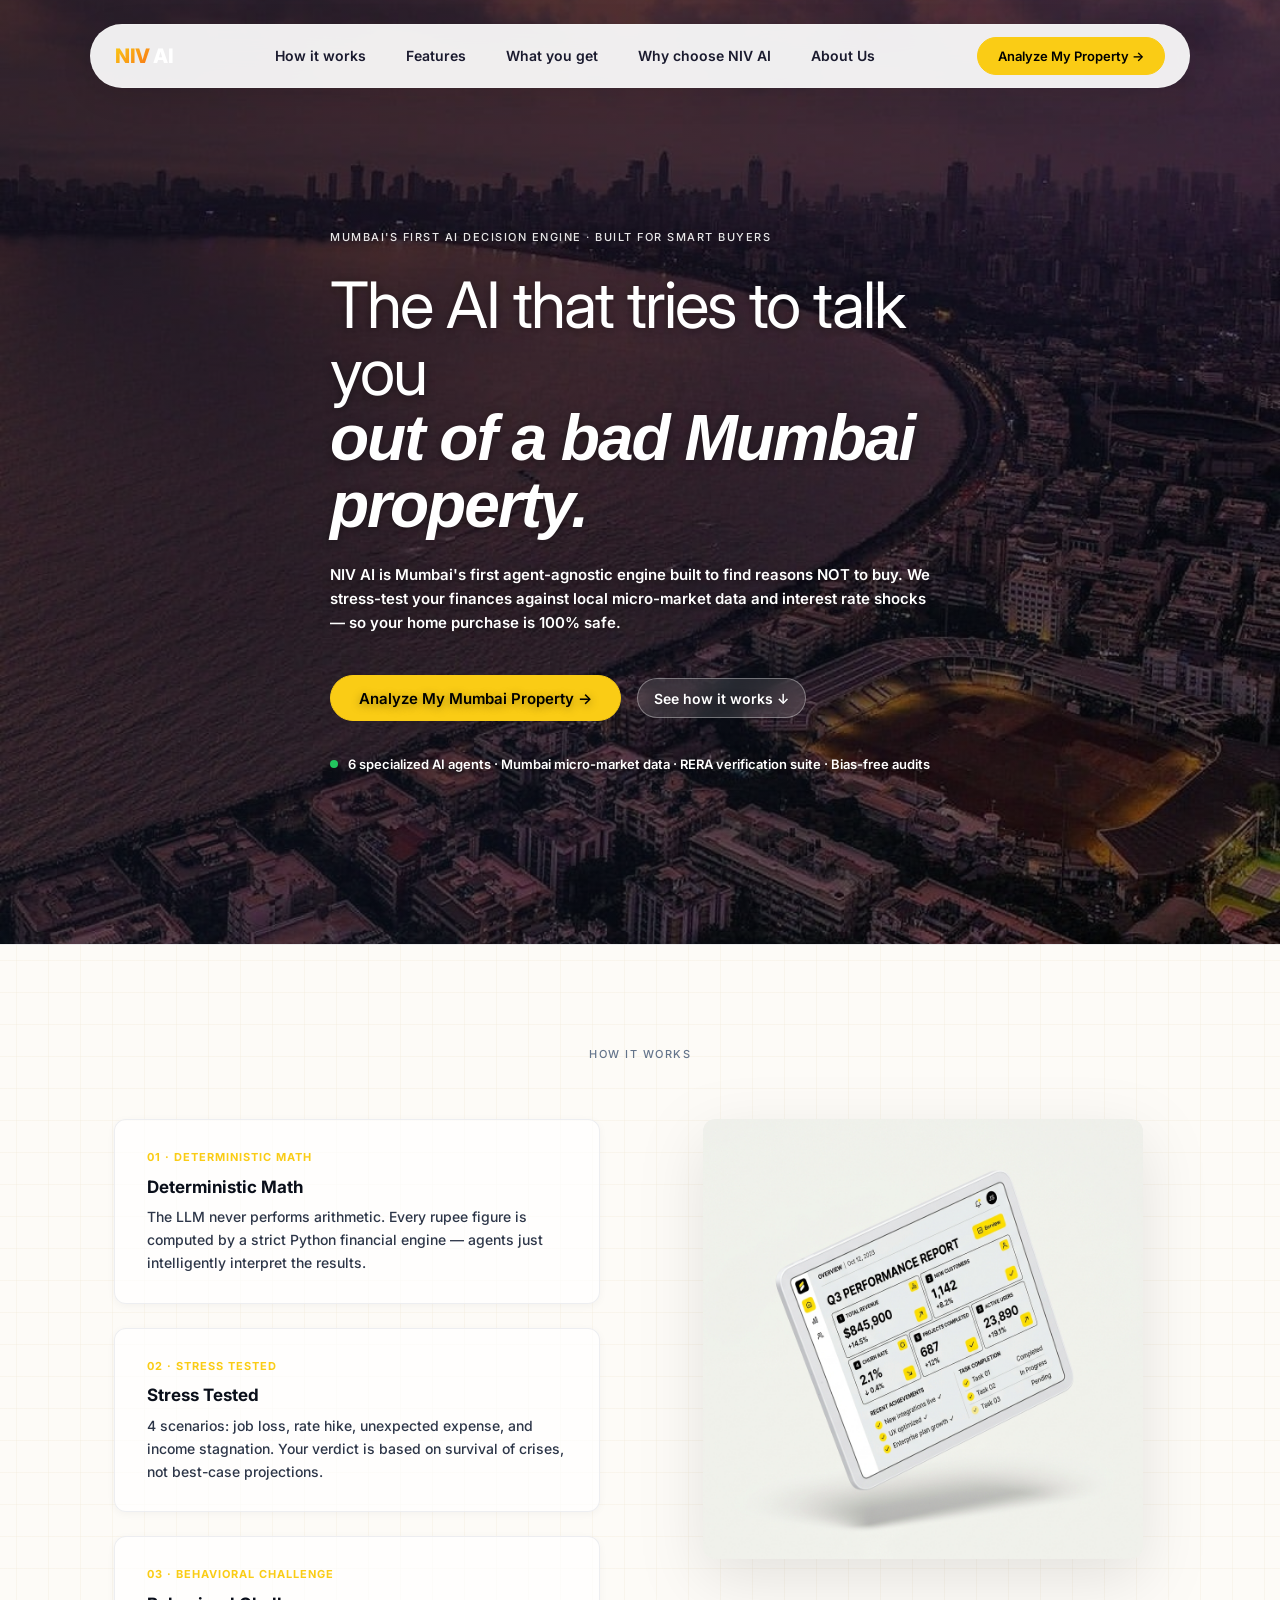
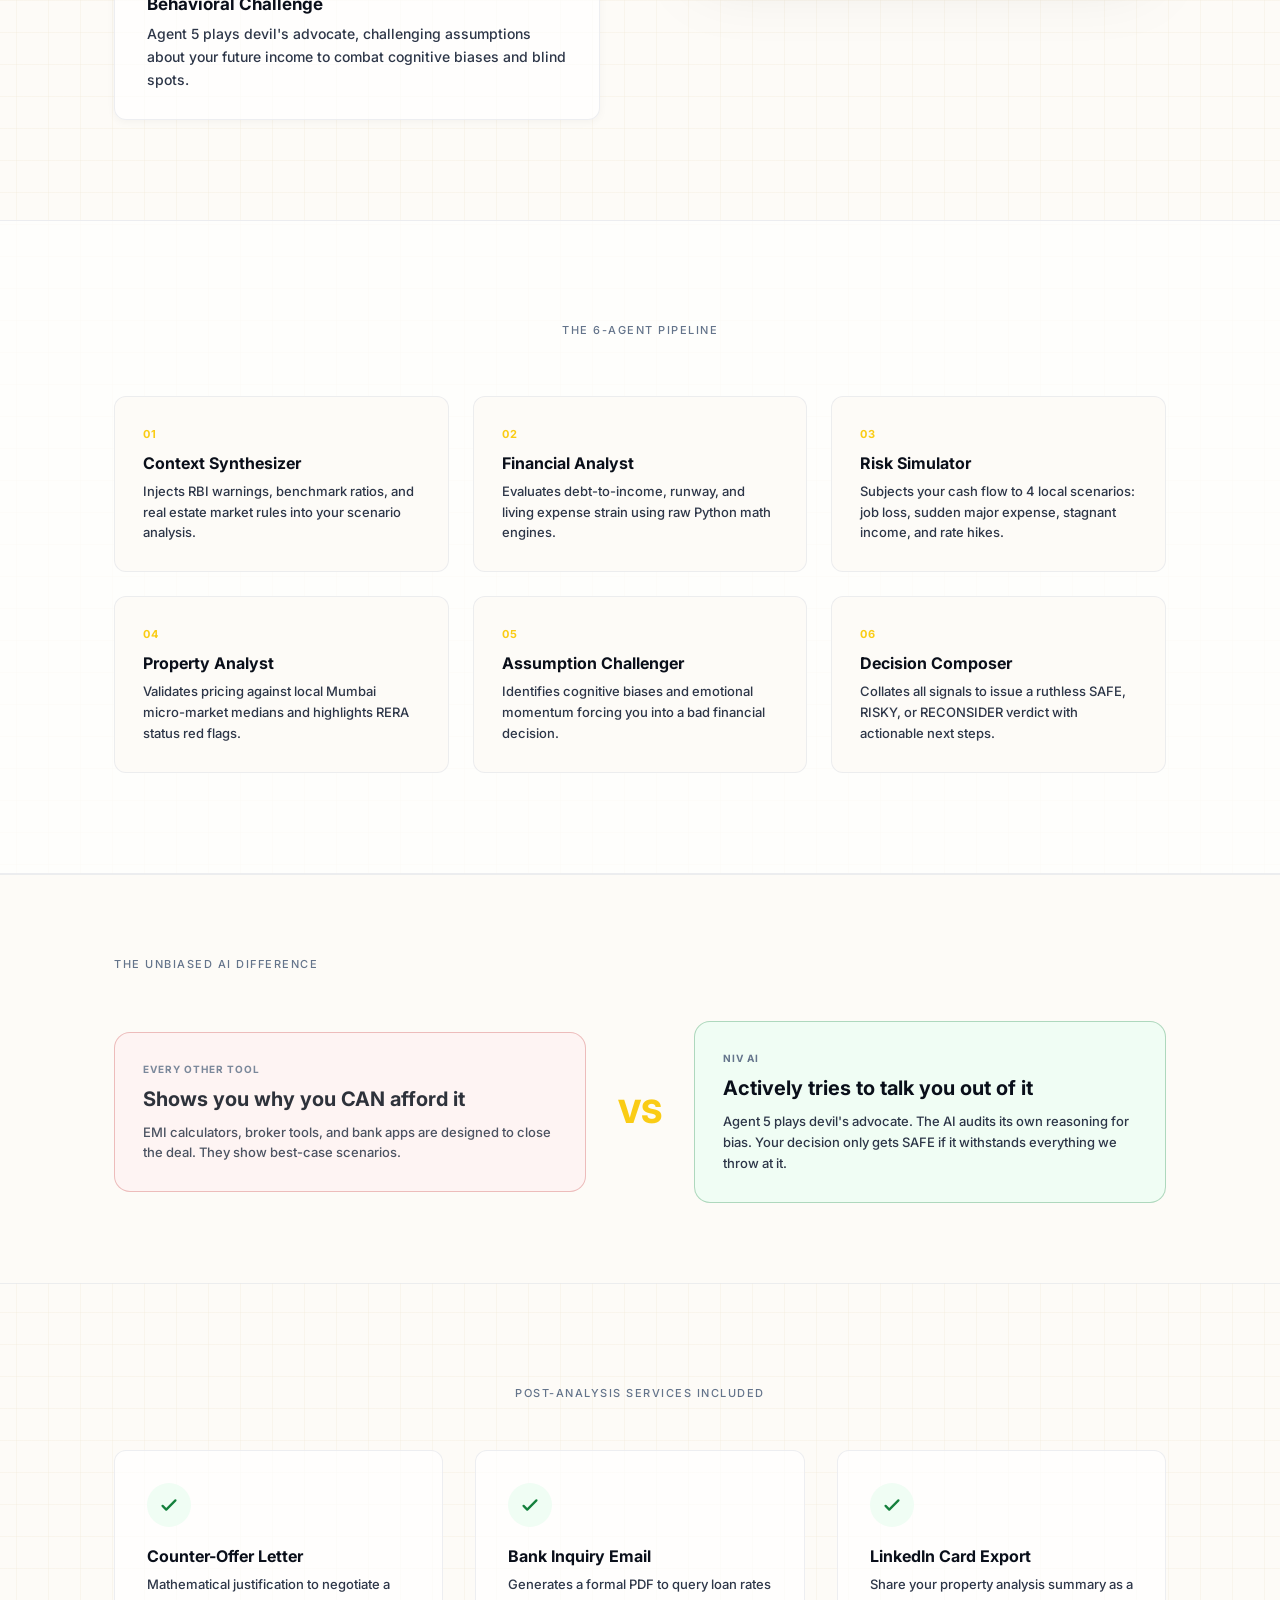
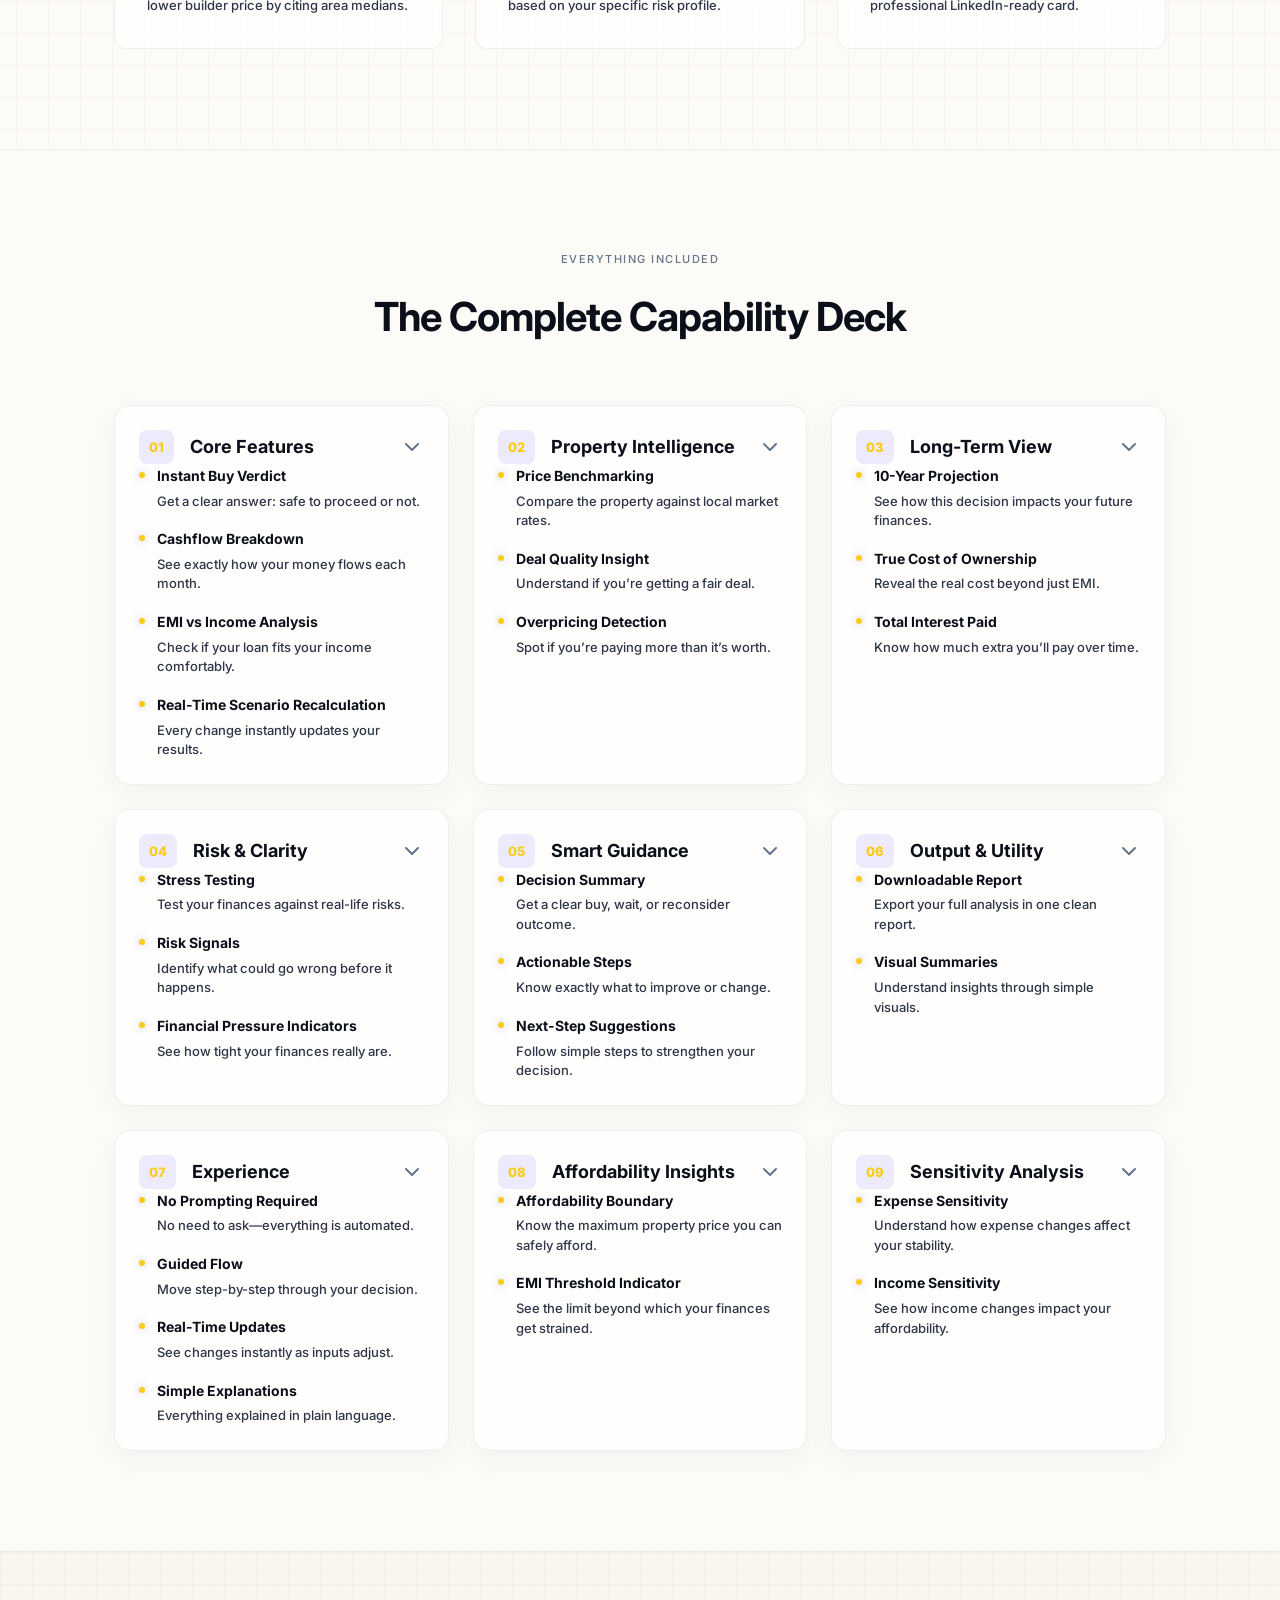
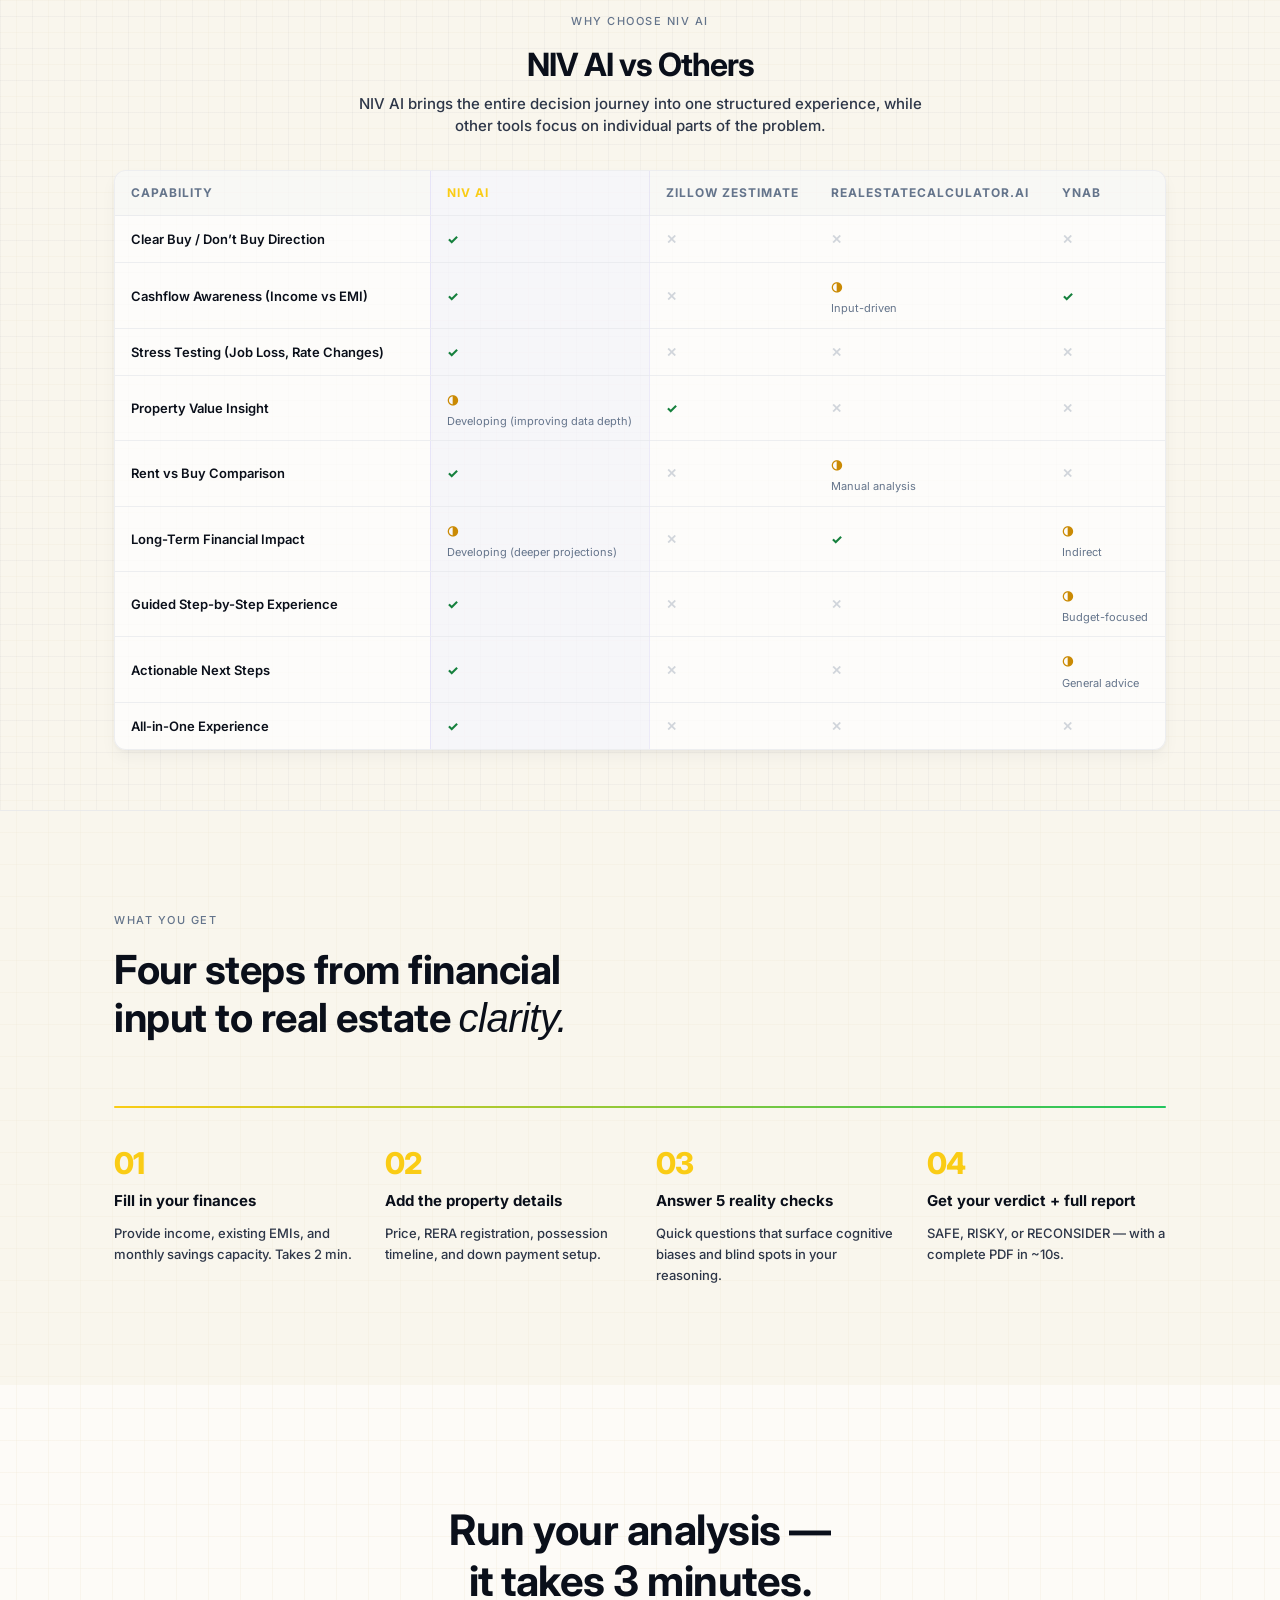
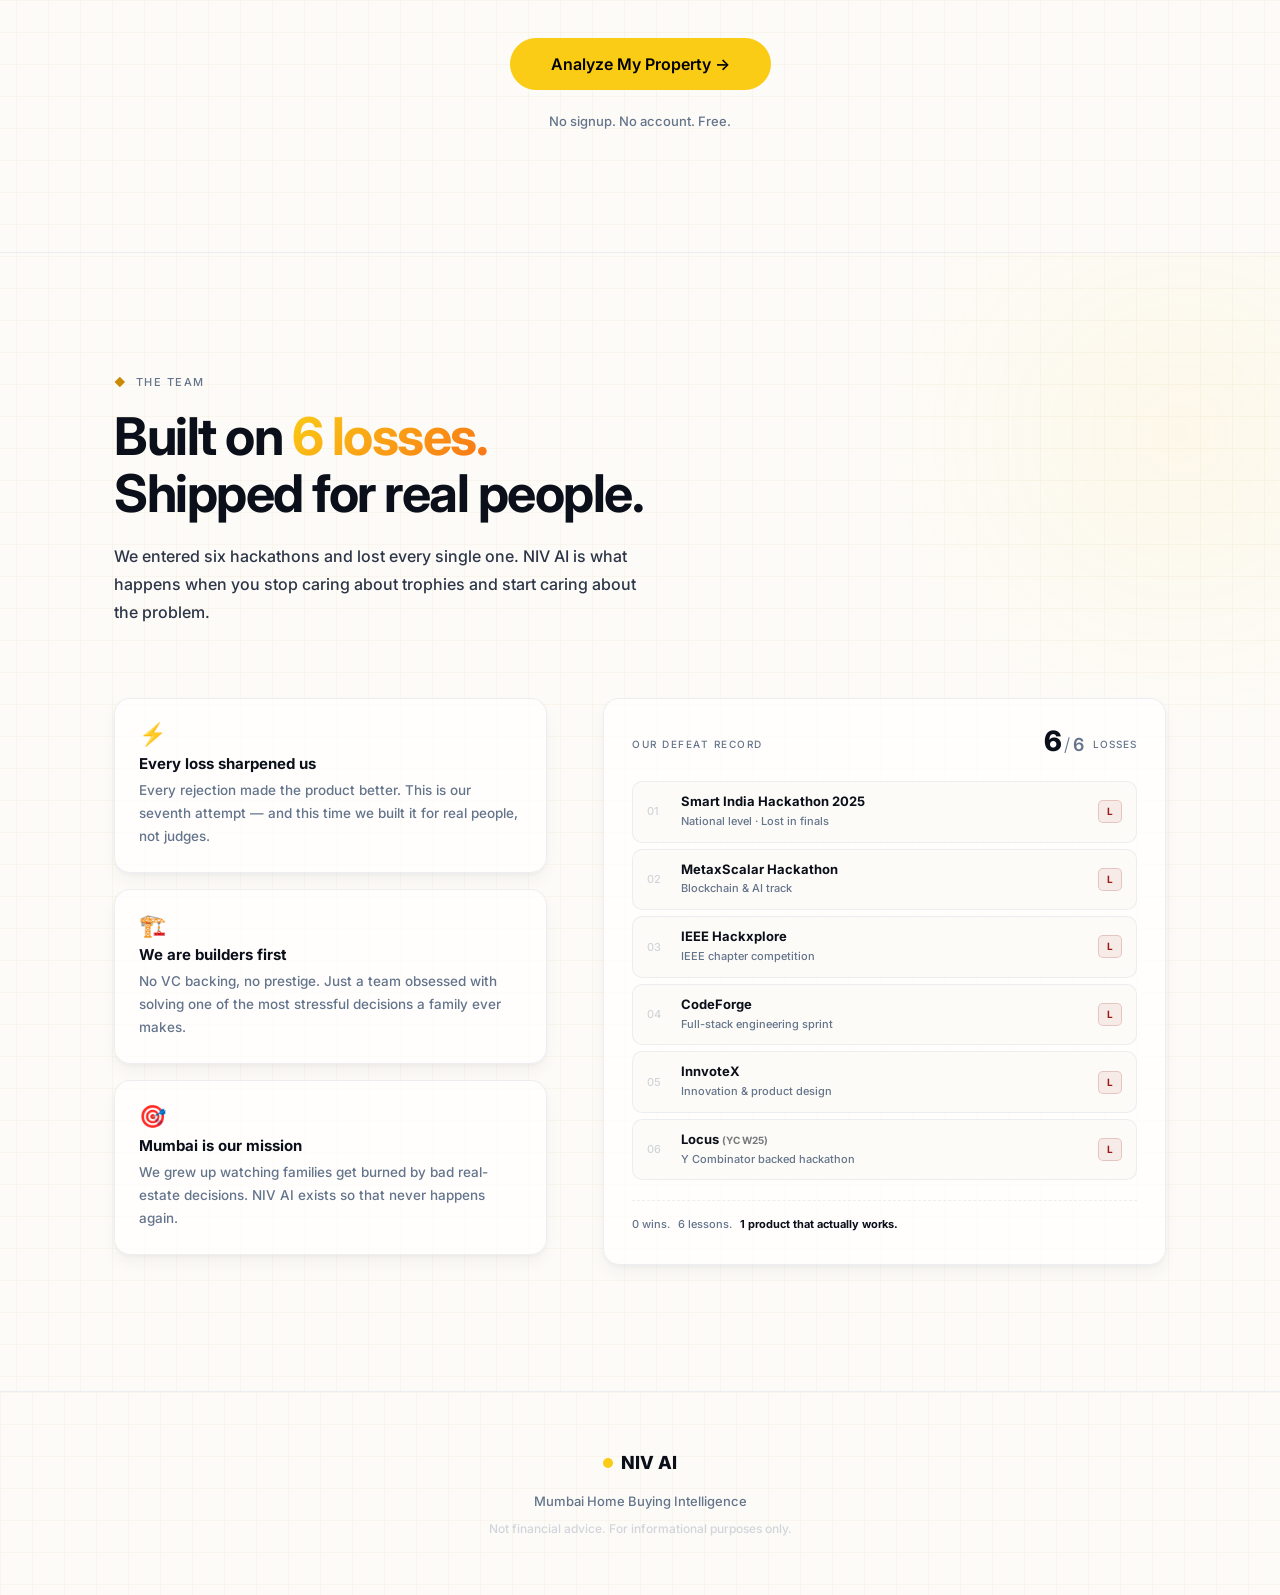
==== commit 42269901: "Merge branch 'main' into codex/extensive-readme" ====
--- a/frontend/index.html
+++ b/frontend/index.html
@@ -2,1311 +2,927 @@
 <html lang="en">
 
 <head>
-    <meta charset="UTF-8">
-    <meta name="viewport" content="width=device-width, initial-scale=1.0">
-    <title>NIV AI — Home Buying Decision Engine</title>
-    <link rel="stylesheet" href="style.css">
-    <style>
-        :root {
-            --anim-fast: 150ms;
-            --anim-base: 250ms;
-            --anim-slow: 400ms;
-            --anim-spring: cubic-bezier(0.34, 1.56, 0.64, 1);
-            --anim-ease: cubic-bezier(0.16, 1, 0.3, 1);
-            --radius-sm: 6px;
-            --radius-md: 10px;
-            --radius-lg: 14px;
-            --shadow-accent: 0 0 24px rgba(124, 106, 247, 0.15);
-            --pulse-safe: rgba(34, 197, 94, 0.12);
-            --pulse-warn: rgba(245, 158, 11, 0.12);
-            --pulse-crit: rgba(239, 68, 68, 0.12);
-        }
-
-        /* TTc badge */
-        .ttc-badge {
-            font-family: var(--font-mono);
-            font-size: 11px;
-            padding: 4px 10px;
-            border: 1px solid var(--accent);
-            border-radius: 20px;
-            color: var(--accent);
-            white-space: nowrap;
-        }
-        body.report-visible .ttc-badge { display: none; }
-
-        /* Wizard connector filled state */
-        .w-connector.filled .w-fill,
-        .wizard-connector.filled .w-fill {
-            background: var(--accent);
-            transition: width var(--anim-slow) var(--anim-ease);
-        }
-
-        /* Floating label field group */
-        .field-group {
-            position: relative;
-        }
-        .field-group input,
-        .field-group select,
-        .field-group textarea {
-            padding-top: 22px;
-            padding-bottom: 6px;
-        }
-        .field-group .field-label {
-            position: absolute;
-            left: 12px;
-            top: 50%;
-            transform: translateY(-50%);
-            font-size: 11px;
-            color: var(--text-dim);
-            pointer-events: none;
-            transition:
-                top var(--anim-base) var(--anim-ease),
-                transform var(--anim-base) var(--anim-ease),
-                font-size var(--anim-base) var(--anim-ease),
-                letter-spacing var(--anim-base) var(--anim-ease);
-        }
-        .field-group input:focus ~ .field-label,
-        .field-group input:not(:placeholder-shown) ~ .field-label,
-        .field-group select:focus ~ .field-label,
-        .field-group select:not([value=""]) ~ .field-label,
-        .field-group textarea:focus ~ .field-label,
-        .field-group textarea:not(:placeholder-shown) ~ .field-label {
-            top: 8px;
-            transform: translateY(0);
-            font-size: 9px;
-            letter-spacing: 0.06em;
-        }
-
-        /* Keyframe animations */
-        @keyframes card-enter {
-            from { transform: scale(0.92) translateY(8px); opacity: 0; }
-            to   { transform: scale(1)    translateY(0px); opacity: 1; }
-        }
-        @keyframes indeterminate {
-            from { transform: translateX(-100%); }
-            to   { transform: translateX(400%); }
-        }
-        @keyframes risk-burst {
-            0%,100% { transform: scale(1);    box-shadow: none; }
-            50%      { transform: scale(1.1); box-shadow: 0 0 16px rgba(239,68,68,0.5); }
-        }
-        @keyframes pulse-safe {
-            0%,100% { box-shadow: 0 0 0 0   var(--pulse-safe); }
-            50%      { box-shadow: 0 0 0 12px transparent; }
-        }
-        @keyframes pulse-warn {
-            0%,100% { box-shadow: 0 0 0 0   var(--pulse-warn); }
-            50%      { box-shadow: 0 0 0 12px transparent; }
-        }
-        @keyframes pulse-crit {
-            0%,100% { box-shadow: 0 0 0 0   var(--pulse-crit); }
-            50%      { box-shadow: 0 0 0 12px transparent; }
-        }
-        @keyframes delta-pop {
-            0%   { transform: scale(0.5); opacity: 0; }
-            70%  { transform: scale(1.15); }
-            100% { transform: scale(1);   opacity: 1; }
-        }
-        @keyframes border-march {
-            to { stroke-dashoffset: 0; }
-        }
-
-        /* Step card enter animation */
-        .step-card.active {
-            animation: card-enter var(--anim-base) var(--anim-ease) both;
-        }
-
-        /* Loading progress bar */
-        .loading-progress-bar {
-            width: 100%;
-            height: 10px;
-            background: rgba(0, 0, 0, 0.05);
-            backdrop-filter: blur(8px);
-            -webkit-backdrop-filter: blur(8px);
-            border: 1px solid rgba(255, 255, 255, 0.2);
-            border-radius: 99px;
-            overflow: hidden;
-            margin-bottom: 32px;
-            position: relative;
-        }
-        .loading-progress-fill {
-            height: 100%;
-            background: linear-gradient(90deg, #10b981, #34d399);
-            border-radius: 99px;
-            width: 30%;
-            animation: indeterminate 1.6s ease infinite;
-            box-shadow: 0 0 12px rgba(16, 185, 129, 0.4);
-        }
-
-
-        /* Sticky summary bar */
-        .sticky-summary {
-            position: fixed;
-            bottom: 0;
-            left: 0;
-            right: 0;
-            background: var(--surface);
-            border-top: 1px solid var(--border);
-            padding: 12px 24px;
-            display: flex;
-            gap: 24px;
-            align-items: center;
-            font-family: var(--font-mono);
-            font-size: 12px;
-            transform: translateY(100%);
-            transition: transform var(--anim-base) var(--anim-ease);
-            z-index: 100 !important;
-        }
-        .sticky-summary.visible {
-            transform: translateY(0);
-        }
-        .sticky-summary button {
-            margin-left: auto;
-        }
-
-        /* Timeline / scenario grid */
-        .ts-track {
-            display: flex;
-            gap: 8px;
-            overflow-x: auto;
-            padding-bottom: 8px;
-        }
-        .timeline-scenarios {
-            display: grid;
-            grid-template-columns: repeat(auto-fit, minmax(200px, 1fr));
-            gap: 12px;
-        }
-
-        /* PONR timeline */
-        .ponr-timeline {
-            position: relative;
-            height: 60px;
-        }
-        .ponr-segments {
-            display: flex;
-            height: 8px;
-            border-radius: 4px;
-            overflow: hidden;
-        }
-
-        /* Burn clock SVG */
-        .burn-clock svg {
-            display: block;
-            margin: 0 auto;
-        }
-
-        /* Market rates banner */
-        .rates-banner {
-            display: flex;
-            align-items: center;
-            gap: 8px;
-            margin-top: 16px;
-            padding: 10px 14px;
-            background: var(--surface-2);
-            border: 1px solid var(--border);
-            border-radius: var(--radius-sm);
-            font-family: var(--font-mono);
-            font-size: 11px;
-            color: var(--text-dim);
-        }
-        .rates-dot {
-            width: 7px;
-            height: 7px;
-            border-radius: 50%;
-            background: var(--green);
-            flex-shrink: 0;
-            animation: pulse-safe 2s ease infinite;
-        }
-
-        /* Tooltip */
-        [data-tooltip] { position: relative; cursor: default; }
-        [data-tooltip]::after {
-            content: attr(data-tooltip);
-            position: absolute;
-            bottom: calc(100% + 6px);
-            left: 50%;
-            transform: translateX(-50%);
-            background: var(--surface);
-            border: 1px solid var(--border);
-            padding: 4px 8px;
-            border-radius: var(--radius-sm);
-            font-family: var(--font-mono);
-            font-size: 10px;
-            white-space: nowrap;
-            pointer-events: none;
-            opacity: 0;
-            transition: opacity var(--anim-fast);
-            z-index: 10;
-        }
-        [data-tooltip]:hover::after { opacity: 1; }
-
-        /* Friction dots */
-        .friction-dots {
-            display: flex;
-            gap: 8px;
-            margin-bottom: 20px;
-        }
-        .fdot {
-            width: 10px;
-            height: 10px;
-            border-radius: 50%;
-            border: 1px solid var(--border);
-            background: transparent;
-            transition: background var(--anim-base), border-color var(--anim-base);
-        }
-        .fdot.done {
-            background: var(--accent);
-            border-color: var(--accent);
-        }
-        .fdot.current {
-            transform: scale(1.15);
-            border-color: var(--text);
-        }
-
-        /* Concern meter */
-        .concern-meter {
-            display: flex;
-            gap: 4px;
-            height: 4px;
-            margin-top: 20px;
-        }
-        .cm-seg {
-            flex: 1;
-            background: var(--border);
-            border-radius: 2px;
-            transition: background var(--anim-base);
-        }
-
-        /* EMI arc SVG */
-        .arc-track { opacity: 0.3; }
-        .arc-fill {
-            transition:
-                stroke-dashoffset var(--anim-slow) var(--anim-ease),
-                stroke var(--anim-base);
-        }
-
-        /* S4: Verdict pulse classes */
-        .verdict-pulse.safe       { animation: pulse-safe  3s   infinite; }
-        .verdict-pulse.risky      { animation: pulse-warn  2s   infinite; }
-        .verdict-pulse.reconsider { animation: pulse-crit  1.5s infinite; }
-        .confidence-bar  { height:4px; background:var(--border); border-radius:2px; margin-top:12px; overflow:hidden; }
-        .confidence-fill { height:100%; background:var(--accent); border-radius:2px; transition:width 1s ease; }
-
-        /* S4: Scorecard stagger */
-        #r-scorecard .scorecard-item:nth-child(1) { animation-delay:   0ms; }
-        #r-scorecard .scorecard-item:nth-child(2) { animation-delay:  60ms; }
-        #r-scorecard .scorecard-item:nth-child(3) { animation-delay: 120ms; }
-        #r-scorecard .scorecard-item:nth-child(4) { animation-delay: 180ms; }
-        #r-scorecard .scorecard-item:nth-child(5) { animation-delay: 240ms; }
-        #r-scorecard .scorecard-item:nth-child(6) { animation-delay: 300ms; }
-
-        /* S4: Burn clock text */
-        .burn-num { font-family:var(--font-mono,monospace); font-size:13px; fill:var(--text,#e2e8f0); font-weight:700; }
-
-        /* S4: Stress burst */
-        .stress-burst-target { transition:transform .15s ease, box-shadow .15s ease; }
-        .stress-burst-target.burst { transform:scale(1.02); box-shadow:0 0 0 2px var(--accent); }
-
-        /* S4: Path-to-safe green accent */
-        #r-path-to-safe { border-left:3px solid var(--green,#22c55e); padding-left:16px; }
-
-        /* S4: Reasoning split */
-        .reasoning { color:var(--text); font-size:14px; line-height:1.7; }
-
-        /* S4: Timeline labels */
-        .ts-label   { font-family:var(--font-mono,monospace); font-size:10px; text-transform:uppercase; letter-spacing:1px; color:var(--text-muted); margin-bottom:12px; }
-        .ts-metrics { font-family:var(--font-mono,monospace); font-size:12px; display:flex; flex-direction:column; gap:4px; }
-
-        /* Verdict entrance animation */
-        .v-word {
-          display: inline-block;
-          transform-origin: center;
-        }
-
-        /* Confidence bar */
-        .confidence-track {
-          height: 3px; background: rgba(255,255,255,0.1);
-          border-radius: 2px; overflow: hidden;
-          margin-top: 10px; max-width: 200px;
-        }
-        .confidence-fill { height: 100%; border-radius: 2px; transition: none; }
-
-        /* Research warning entrance */
-        @keyframes warning-enter {
-          from { transform: translateX(-16px); opacity: 0; }
-          to { transform: translateX(0); opacity: 1; }
-        }
-        .warning-enter {
-          animation: warning-enter 350ms cubic-bezier(0.16,1,0.3,1) both;
-        }
-
-        /* Stress card burst */
-        @keyframes burst {
-          0% { transform: scale(1); }
-          25% { transform: scale(1.025); box-shadow: 0 0 0 4px rgba(239,68,68,0.2); }
-          60% { transform: scale(0.99); box-shadow: 0 0 0 8px rgba(239,68,68,0.05); }
-          100% { transform: scale(1); box-shadow: none; }
-        }
-        .sc2.fail.burst-active { animation: burst 600ms ease-out forwards; }
-
-        /* Photo upload zone */
-        .photo-drop-zone {
-          border: 2px dashed var(--border-bright); border-radius: 12px;
-          padding: 28px; text-align: center; cursor: pointer;
-          transition: border-color 0.2s, background 0.15s;
-          background: var(--bg);
-        }
-        .photo-drop-zone:hover {
-          border-color: var(--accent); background: rgba(250,204,21,0.04);
-        }
-        .photo-drop-zone.has-photos {
-          border-color: var(--green); border-style: solid;
-        }
-        .photo-thumb {
-          width: 60px; height: 60px; object-fit: cover;
-          border-radius: 8px; border: 1px solid var(--border);
-        }
-
-        /* fcard helper */
-        .fcard {
-          background: var(--surface-2);
-          border: 1px solid var(--border);
-          border-radius: var(--radius-lg);
-          padding: 18px 20px;
-        }
-        .fcard-title {
-          font-family: var(--font-body);
-          font-weight: 700;
-          font-size: 13px;
-          margin-bottom: 8px;
-          color: var(--text);
-        }
-    </style>
+  <meta charset="UTF-8">
+  <meta name="viewport" content="width=device-width, initial-scale=1.0">
+  <title>NIV AI — Home Buying Decision Engine</title>
+  <link rel="stylesheet" href="style.css">
 </head>
 
 <body>
 
-
-
-
-    <div class="container" id="form-section" style="padding-top: 160px;">
-
-
-        <div id="err" role="alert"
-            style="display:none; color:var(--red); padding:16px; border-left:3px solid var(--red); background:var(--surface-2); margin-bottom:24px;">
-        </div>
-
-        <div class="glass-wizard-nav">
-            <div class="wizard-pill-inner">
-                <a href="/" class="pill-logo"><span class="nav-logo-niv">NIV</span> AI</a>
-                <div class="wizard-progress-bar-wrap">
-                    <div class="wizard-track">
-                        <div class="wizard-fill-line" id="wizard-fill-bar"></div>
-                        <div class="wizard-checkpoint cp-1 active" data-cp="1"></div>
-                        <div class="wizard-checkpoint cp-2" data-cp="2"></div>
-                        <div class="wizard-checkpoint cp-3" data-cp="3"></div>
-                    </div>
-    
-                    <div class="wizard-labels">
-                        <div class="w-label-glass active" data-step-nav="1" onclick="goStep(1)">FINANCE</div>
-                        <div class="w-label-glass" data-step-nav="2" onclick="goStep(2)">PROPERTY</div>
-                        <div class="w-label-glass" data-step-nav="3" onclick="goStep(3)">DETAILS</div>
-                    </div>
-                </div>
-            </div>
-        </div>
-
-
-
-        <!-- Step 1 -->
-        <div class="step-card active" data-step="1">
-            <div class="step-heading">
-                <div class="section-label"><span>01 ·</span> YOUR FINANCIAL PICTURE</div>
-            </div>
-
-            <div class="field-grid">
-                <div class="field">
-                    <div class="field-group">
-                        <input type="text" id="monthly_income" value="1,20,000" placeholder=" "
-                            oninput="updateFinancialHealth(); preview(this,'inc-p')">
-                        <label class="field-label" for="monthly_income">MONTHLY INCOME (₹)</label>
-                    </div>
-                    <div class="field-hint">Your in-hand monthly salary</div>
-                    <div id="inc-p" class="field-hint" style="color:var(--text-dim)"></div>
-                </div>
-                <div class="field">
-                    <div class="field-group">
-                        <input type="text" id="spouse_income" value="0" placeholder=" "
-                            oninput="updateFinancialHealth(); preview(this,'sp-p')">
-                        <label class="field-label" for="spouse_income">SP/CO-BORROWER INCOME (₹)</label>
-                    </div>
-                    <div id="sp-p" class="field-hint" style="color:var(--text-dim)"></div>
-                </div>
-                <div class="field">
-                    <div class="field-group">
-                        <input type="text" id="liquid_savings" value="20,00,000" placeholder=" "
-                            oninput="preview(this,'sav-p')">
-                        <label class="field-label" for="liquid_savings">LIQUID SAVINGS (₹)</label>
-                    </div>
-                    <div class="field-hint">Include: savings accounts, FDs, stocks.</div>
-                    <div id="sav-p" class="field-hint" style="color:var(--text-dim)"></div>
-                </div>
-                <div class="field">
-                    <div class="field-group">
-                        <input type="text" id="existing_emis" value="5,000" placeholder=" "
-                            oninput="updateFinancialHealth()">
-                        <label class="field-label" for="existing_emis">EXISTING LOAN EMIS (₹)</label>
-                    </div>
-                </div>
-                <div class="field">
-                    <div class="field-group">
-                        <input type="text" id="monthly_expenses" value="45,000" placeholder=" "
-                            oninput="updateFinancialHealth()">
-                        <label class="field-label" for="monthly_expenses">MONTHLY EXPENSES (₹)</label>
-                    </div>
-                </div>
-            </div>
-
-            <div class="health-bar" id="financial-health-indicator">
-                <div class="health-label">MONTHLY SAVINGS CAPACITY</div>
-                <div class="health-value" id="financial-health">₹—</div>
-                <div class="health-track">
-                    <div class="health-fill" id="health-fill-bar"></div>
-                </div>
-            </div>
-
-            <div style="display:flex; justify-content:flex-end;">
-                <button class="btn-primary" onclick="goStep(2)">Next: Property Details &rarr;</button>
-            </div>
-        </div>
-
-        <!-- Step 2 -->
-        <div class="step-card" data-step="2">
-            <div class="step-heading">
-                <div class="section-label"><span>02 ·</span> THE PROPERTY</div>
-            </div>
-
-            <div class="field-grid">
-                <div class="field">
-                    <div class="field-group">
-                        <input type="text" id="property_price" value="85,00,000" placeholder=" "
-                            oninput="updateEMIPreview(); preview(this,'pp-p')">
-                        <label class="field-label" for="property_price">PROPERTY PRICE (₹)</label>
-                    </div>
-                    <div id="pp-p" class="field-hint" style="color:var(--text-dim)"></div>
-                </div>
-                <div class="field">
-                    <label class="field-label" for="location_area">LOCATION / AREA</label>
-                    <input type="text" id="location_area" value="Andheri West" placeholder="Andheri West">
-                </div>
-                <div class="field">
-                    <div class="field-group">
-                        <input type="text" id="down_payment_available" value="17,00,000" placeholder=" "
-                            oninput="updateEMIPreview(); preview(this,'dp-p')">
-                        <label class="field-label" for="down_payment_available">DOWN PAYMENT AVAILABLE (₹)</label>
-                    </div>
-                    <div id="dp-p" class="field-hint" style="color:var(--text-dim)"></div>
-                </div>
-                <div class="field">
-                    <div class="field-group">
-                        <input type="number" id="loan_tenure_years" value="20" min="1" max="30" placeholder=" "
-                            oninput="updateEMIPreview()">
-                        <label class="field-label" for="loan_tenure_years">LOAN TENURE (YEARS)</label>
-                    </div>
-                </div>
-                <div class="field">
-                    <div class="field-group">
-                        <input type="number" id="expected_interest_rate" value="8.5" step="0.1" placeholder=" "
-                            oninput="updateEMIPreview()">
-                        <label class="field-label" for="expected_interest_rate">EXPECTED INTEREST RATE (%)</label>
-                    </div>
-                </div>
-            </div>
-
-            <div class="emi-preview" id="emi-preview-card">
-                <div class="section-label"><span>ESTIMATED MONTHLY IMPACT</span></div>
-                <div class="metric-grid" style="grid-template-columns: repeat(2,1fr) repeat(2,1fr)">
-                    <div class="metric-cell">
-                        <div class="metric-label">LOAN AMOUNT</div>
-                        <div class="metric-number" id="ep-loan">₹—</div>
-                    </div>
-                    <div class="metric-cell">
-                        <div class="metric-label">ESTIMATED EMI</div>
-                        <div class="metric-number" id="ep-emi">₹—</div>
-                    </div>
-                    <div class="metric-cell">
-                        <div class="metric-label">EMI / INCOME</div>
-                        <div class="metric-number" id="ep-ratio">—%</div>
-                    </div>
-                    <div class="metric-cell">
-                        <div class="metric-label">MONTHLY SURPLUS</div>
-                        <div class="metric-number" id="ep-surplus">₹—</div>
-                    </div>
-                </div>
-                <div class="emi-zone-label" id="ep-zone"></div>
-
-                <svg id="emi-arc" viewBox="0 0 200 110" style="width:100%;max-width:240px;display:block;margin:16px auto 0">
-                    <path class="arc-track" d="M 20,100 A 80,80 0 0,1 180,100"
-                          fill="none" stroke="var(--border)" stroke-width="8"
-                          stroke-linecap="round"/>
-                    <path class="arc-fill" id="arc-fill-path"
-                          d="M 20,100 A 80,80 0 0,1 180,100"
-                          fill="none" stroke="var(--green)" stroke-width="8"
-                          stroke-linecap="round" stroke-dasharray="251" stroke-dashoffset="251"/>
-                    <text id="arc-label" x="100" y="90" text-anchor="middle"
-                          font-family="var(--font-mono)" font-size="22" fill="var(--text)">—%</text>
-                </svg>
-            </div>
-
-            <div class="rates-banner" id="market-rates-banner" style="display:none">
-                <span class="rates-dot"></span>
-                <span id="market-rates-text">Loading rates...</span>
-            </div>
-
-            <div style="display:flex; justify-content:space-between; margin-top:32px;">
-                <button class="btn-ghost" onclick="goStep(1)">&larr; Back</button>
-                <button class="btn-primary" onclick="goStep(3)">Next: Final Details &rarr;</button>
-            </div>
-        </div>
-
-        <!-- Step 3 -->
-        <div class="step-card" data-step="3">
-            <div class="step-heading">
-                <div class="section-label"><span>03 ·</span> ADDITIONAL DETAILS</div>
-            </div>
-
-            <div class="field-grid">
-                <div class="field">
-                    <label class="field-label" for="employment_type">EMPLOYMENT TYPE</label>
-                    <select id="employment_type">
-                        <option value="salaried">Salaried</option>
-                        <option value="freelance">Freelance / Consulting</option>
-                        <option value="business">Business Owner</option>
-                    </select>
-                </div>
-                <div class="field">
-                    <div class="field-group">
-                        <input type="number" id="years_in_current_job" value="3" step="0.5" placeholder=" ">
-                        <label class="field-label" for="years_in_current_job">YEARS IN CURRENT JOB</label>
-                    </div>
-                </div>
-                <div class="field">
-                    <div class="field-group">
-                        <input type="number" id="expected_annual_growth_pct" value="8" step="0.5" placeholder=" ">
-                        <label class="field-label" for="expected_annual_growth_pct">EXPECTED INCOME GROWTH (%)</label>
-                    </div>
-                </div>
-                <div class="field">
-                    <div class="field-group">
-                        <input type="text" id="current_rent" value="25,000" placeholder=" ">
-                        <label class="field-label" for="current_rent">CURRENT MONTHLY RENT (₹)</label>
-                    </div>
-                </div>
-                <div class="field">
-                    <div class="field-group">
-                        <input type="number" id="dependents" value="1" min="0" placeholder=" ">
-                        <label class="field-label" for="dependents">NUMBER OF DEPENDENTS</label>
-                    </div>
-                </div>
-                <div class="field">
-                    <label class="field-label" for="configuration">CONFIGURATION</label>
-                    <select id="configuration">
-                        <option value="1BHK">1 BHK</option>
-                        <option value="2BHK" selected>2 BHK</option>
-                        <option value="3BHK">3 BHK</option>
-                        <option value="4BHK">4 BHK</option>
-                    </select>
-                </div>
-                <div class="field">
-                    <div class="field-group">
-                        <input type="number" id="carpet_area_sqft" value="650" placeholder=" ">
-                        <label class="field-label" for="carpet_area_sqft">CARPET AREA (SQFT)</label>
-                    </div>
-                </div>
-                <div class="field">
-                    <label class="field-label" for="is_ready_to_move">READY TO MOVE IN?</label>
-                    <select id="is_ready_to_move">
-                        <option value="true">Yes</option>
-                        <option value="false" selected>No</option>
-                    </select>
-                </div>
-                <div class="field">
-                    <label class="field-label" for="is_rera_registered">RERA REGISTERED?</label>
-                    <select id="is_rera_registered">
-                        <option value="true">Yes</option>
-                        <option value="false">No</option>
-                        <option value="null">Don't Know</option>
-                    </select>
-                </div>
-                <div class="field">
-                    <label class="field-label" for="builder_name">BUILDER NAME</label>
-                    <input type="text" id="builder_name" value="Oberoi Realty">
-                </div>
-                <div class="field">
-                    <label class="field-label" for="builder_gstin">BUILDER GSTIN</label>
-                    <input type="text" id="builder_gstin" placeholder="27AAXXX1234X1Z5"
-                        oninput="this.value = this.value.toUpperCase()">
-                    <div style="display:flex;align-items:center;gap:8px;margin-top:8px;">
-                        <button type="button" class="btn-ghost" id="gst-check-btn" onclick="checkBuilderGST()">Verify GST</button>
-                        <div id="gst-result" class="field-hint"></div>
-                    </div>
-                </div>
-                <div class="field">
-                    <label class="field-label" for="rera_number">RERA NUMBER <span class="field-hint">(optional)</span></label>
-                    <input type="text" id="rera_number" placeholder="P51800012345"
-                        oninput="this.value = this.value.toUpperCase()">
-                </div>
-                <div class="field">
-                    <label class="field-label" for="possession_date">POSSESSION DATE</label>
-                    <input type="text" id="possession_date" placeholder="12/2026">
-                </div>
-            </div>
-
-            <div class="fcard" style="margin-top:14px">
-              <div class="fcard-title">📸 AI Visual Inspection (Optional)</div>
-              <p style="font-size:12px;color:var(--text-muted);margin-bottom:14px">
-                Photograph the property — rooms, exterior, parking, stairwell.
-                Gemini's vision AI assesses visible condition and flags defects.
-                Max 5 photos. Analysis runs automatically.
-              </p>
-              <div id="photo-drop-zone" class="photo-drop-zone"
-                   onclick="document.getElementById('property-photos').click()">
-                <input type="file" id="property-photos" accept="image/*"
-                       multiple style="display:none"
-                       onchange="handlePropertyPhotos(this)">
-                <div class="photo-drop-icon" style="font-size:32px;margin-bottom:8px">📷</div>
-                <div style="font-size:14px;font-weight:600;color:var(--text-dim);
-                     margin-bottom:4px">Tap to add property photos</div>
-                <div style="font-size:11px;color:var(--text-muted)">
-                  Up to 5 · JPEG or PNG · Gemini inspects automatically
-                </div>
-              </div>
-              <div id="photo-preview-strip"
-                   style="display:none;margin-top:12px;gap:8px;flex-wrap:wrap"></div>
-              <div id="photo-inspection-status" style="display:none"></div>
-            </div>
-
-            <div class="field-grid" style="margin-top:0;margin-bottom:0">
-                <div class="field">
-                    <div class="field-group">
-                        <input type="number" id="commute_distance_km" value="0" placeholder=" ">
-                        <label class="field-label" for="commute_distance_km">COMMUTE DISTANCE (KM)</label>
-                    </div>
-                </div>
-                <div class="field">
-                    <label class="field-label" for="buyer_gender">BUYER GENDER</label>
-                    <select id="buyer_gender">
-                        <option value="male">Male</option>
-                        <option value="female">Female</option>
-                    </select>
-                </div>
-                <div class="field">
-                    <label class="field-label" for="is_first_property">FIRST PROPERTY?</label>
-                    <select id="is_first_property">
-                        <option value="true">Yes</option>
-                        <option value="false">No</option>
-                    </select>
-                </div>
-                <div class="field">
-                    <label class="field-label" for="financial_notes">FINANCIAL NOTES</label>
-                    <input type="text" id="financial_notes" placeholder="Optional">
-                </div>
-                <div class="field">
-                    <label class="field-label" for="property_notes">PROPERTY NOTES</label>
-                    <input type="text" id="property_notes" placeholder="Optional">
-                </div>
-            </div>
-
-            <div class="fcard" style="margin-top:14px">
-              <div class="fcard-title">RERA QR Scan (Optional)</div>
-              <div id="rera-qr-drop" class="photo-drop-zone"
-                   onclick="document.getElementById('rera-qr-input').click()">
-                <input type="file" id="rera-qr-input" accept="image/*"
-                       style="display:none" onchange="scanReraQR(this)">
-                <div class="photo-drop-icon" style="font-size:28px;margin-bottom:8px">QR</div>
-                <div style="font-size:13px;font-weight:600;color:var(--text-dim);margin-bottom:4px">
-                  Upload RERA QR code photo
-                </div>
-                <div id="rera-qr-status" style="font-size:11px;color:var(--text-muted)">
-                  From brochure, site board, or builder material
-                </div>
+  <!-- ─── NAV ─── -->
+  <nav class="landing-nav">
+    <div class="nav-inner container">
+      <a href="/" class="nav-logo"><span class="nav-logo-niv">NIV</span> AI</a>
+      <div class="nav-links">
+        <a href="#how-it-works">How it works</a>
+        <a href="#features">Features</a>
+        <a href="#what-you-get">What you get</a>
+        <a href="#compare">Why choose NIV AI</a>
+        <a href="#about">About Us</a>
+      </div>
+      <a href="app.html" class="btn-primary nav-cta">Analyze My Property →</a>
+      <button id="nav-toggle" class="nav-toggle" aria-label="Toggle navigation">
+        <span></span><span></span><span></span>
+      </button>
+    </div>
+    <div id="nav-mobile-menu">
+      <div class="nav-mobile-inner container">
+        <a href="#how-it-works" class="nav-mobile-link">How it works</a>
+        <a href="#features" class="nav-mobile-link">Features</a>
+        <a href="#what-you-get" class="nav-mobile-link">What you get</a>
+        <a href="#compare" class="nav-mobile-link">Why choose NIV AI</a>
+        <a href="app.html" class="btn-primary">Analyze My Property →</a>
+      </div>
+    </div>
+  </nav>
+
+  <!-- ─── HERO ─── -->
+  <section class="hero-section">
+    <div class="container hero-grid">
+
+      <div class="hero-content">
+        <p class="hero-label">MUMBAI'S FIRST AI DECISION ENGINE · BUILT FOR SMART BUYERS</p>
+        <h1 class="hero-h1">
+          <span class="hero-h1-line1">The AI that tries to talk you</span>
+          <span class="hero-h1-line2">out of a bad Mumbai property.</span>
+        </h1>
+        <p class="landing-sub">
+          NIV AI is Mumbai's first agent-agnostic engine built to find reasons NOT to buy. We stress-test your finances
+          against local micro-market data and interest rate shocks — so your home purchase is 100% safe.
+        </p>
+        <div class="hero-ctas">
+          <a href="app.html" class="btn-primary hero-btn">Analyze My Mumbai Property →</a>
+          <a href="#how-it-works" class="btn-ghost">See how it works ↓</a>
+        </div>
+        <div class="hero-stats">
+          <span class="live-dot"></span>
+          6 specialized AI agents · Mumbai micro-market data · RERA verification suite · Bias-free audits
+        </div>
+      </div>
+      <div class="hero-img-wrap">
+        <span class="orb orb-1"></span>
+        <span class="orb orb-2"></span>
+        <img src="static.jpg" alt="NIV AI Dashboard" class="hero-img float-anim">
+      </div>
+
+    </div>
+  </section>
+
+  <!-- ─── FEATURES ─── -->
+  <section id="how-it-works" class="features-section">
+    <div class="container">
+      <p class="features-label">HOW IT WORKS</p>
+      <div class="features-grid">
+
+        <div class="features-cards">
+          <div class="feature-card" data-animate="slide-up">
+            <p class="feature-number">01 · DETERMINISTIC MATH</p>
+            <h3 class="feature-title">Deterministic Math</h3>
+            <p class="feature-desc">The LLM never performs arithmetic. Every rupee figure is computed by a strict Python
+              financial engine — agents just intelligently interpret the results.</p>
+          </div>
+          <div class="feature-card" data-animate="slide-up">
+            <p class="feature-number">02 · STRESS TESTED</p>
+            <h3 class="feature-title">Stress Tested</h3>
+            <p class="feature-desc">4 scenarios: job loss, rate hike, unexpected expense, and income stagnation. Your
+              verdict is based on survival of crises, not best-case projections.</p>
+          </div>
+          <div class="feature-card" data-animate="slide-up">
+            <p class="feature-number">03 · BEHAVIORAL CHALLENGE</p>
+            <h3 class="feature-title">Behavioral Challenge</h3>
+            <p class="feature-desc">Agent 5 plays devil's advocate, challenging assumptions about your future income to
+              combat cognitive biases and blind spots.</p>
+          </div>
+        </div>
+
+        <div class="feature-tablet-wrap">
+          <img src="tablet_img.png" alt="NIV AI Tablet View" class="feature-tablet">
+        </div>
+
+      </div>
+    </div>
+  </section>
+
+  <!-- ─── AGENT GRID ─── -->
+  <section id="agents" class="agents-section">
+    <div class="container">
+      <p class="agents-label">THE 6-AGENT PIPELINE</p>
+      <div class="agents-grid">
+        <div class="agent-card" data-animate="fade-in">
+          <p class="agent-badge">01</p>
+          <h4 class="agent-name">Context Synthesizer</h4>
+          <p class="agent-desc">Injects RBI warnings, benchmark ratios, and real estate market rules into your scenario
+            analysis.</p>
+        </div>
+        <div class="agent-card" data-animate="fade-in">
+          <p class="agent-badge">02</p>
+          <h4 class="agent-name">Financial Analyst</h4>
+          <p class="agent-desc">Evaluates debt-to-income, runway, and living expense strain using raw Python math
+            engines.</p>
+        </div>
+        <div class="agent-card" data-animate="fade-in">
+          <p class="agent-badge">03</p>
+          <h4 class="agent-name">Risk Simulator</h4>
+          <p class="agent-desc">Subjects your cash flow to 4 local scenarios: job loss, sudden major expense, stagnant
+            income, and rate hikes.</p>
+        </div>
+        <div class="agent-card" data-animate="fade-in">
+          <p class="agent-badge">04</p>
+          <h4 class="agent-name">Property Analyst</h4>
+          <p class="agent-desc">Validates pricing against local Mumbai micro-market medians and highlights RERA status
+            red flags.</p>
+        </div>
+        <div class="agent-card" data-animate="fade-in">
+          <p class="agent-badge">05</p>
+          <h4 class="agent-name">Assumption Challenger</h4>
+          <p class="agent-desc">Identifies cognitive biases and emotional momentum forcing you into a bad financial
+            decision.</p>
+        </div>
+        <div class="agent-card" data-animate="fade-in">
+          <p class="agent-badge">06</p>
+          <h4 class="agent-name">Decision Composer</h4>
+          <p class="agent-desc">Collates all signals to issue a ruthless SAFE, RISKY, or RECONSIDER verdict with
+            actionable next steps.</p>
+        </div>
+      </div>
+    </div>
+  </section>
+
+  <!-- ─── BIAS VS SECTION ─── -->
+  <section class="bias-section">
+    <div class="container">
+      <p class="section-label">THE UNBIASED AI DIFFERENCE</p>
+      <div class="bias-grid">
+        <div class="bias-card bias-bad">
+          <div class="bias-card-label">Every other tool</div>
+          <div class="bias-card-title">Shows you why you CAN afford it</div>
+          <p class="bias-card-desc">EMI calculators, broker tools, and bank apps
+            are designed to close the deal. They show best-case scenarios.</p>
+        </div>
+        <div class="bias-divider">VS</div>
+        <div class="bias-card bias-good">
+          <div class="bias-card-label">NIV AI</div>
+          <div class="bias-card-title">Actively tries to talk you out of it</div>
+          <p class="bias-card-desc">Agent 5 plays devil's advocate. The AI audits
+            its own reasoning for bias. Your decision only gets SAFE if it
+            withstands everything we throw at it.</p>
+        </div>
+      </div>
+    </div>
+  </section>
+
+  <!-- ─── SERVICES ─── -->
+  <section class="services-section">
+    <div class="container">
+      <p class="services-label">POST-ANALYSIS SERVICES INCLUDED</p>
+      <div class="services-grid">
+
+        <div class="service-item">
+          <div class="service-check-wrap">
+            <svg class="draw-check" viewBox="0 0 24 24" aria-hidden="true">
+              <path d="M5 13l4 4L19 7" />
+            </svg>
+          </div>
+          <div>
+            <p class="service-name">Counter-Offer Letter</p>
+            <p class="service-desc">Mathematical justification to negotiate a lower builder price by citing area
+              medians.</p>
+          </div>
+        </div>
+
+        <div class="service-item">
+          <div class="service-check-wrap">
+            <svg class="draw-check" viewBox="0 0 24 24" aria-hidden="true">
+              <path d="M5 13l4 4L19 7" />
+            </svg>
+          </div>
+          <div>
+            <p class="service-name">Bank Inquiry Email</p>
+            <p class="service-desc">Generates a formal PDF to query loan rates based on your specific risk profile.</p>
+          </div>
+        </div>
+
+        <div class="service-item">
+          <div class="service-check-wrap">
+            <svg class="draw-check" viewBox="0 0 24 24" aria-hidden="true">
+              <path d="M5 13l4 4L19 7" />
+            </svg>
+          </div>
+          <div>
+            <p class="service-name">LinkedIn Card Export</p>
+            <p class="service-desc">Share your property analysis summary as a professional LinkedIn-ready card.</p>
+          </div>
+        </div>
+
+      </div>
+    </div>
+  </section>
+
+  <!-- ─── COMPLETE FEATURES DECK ─── -->
+  <section class="deck-section" id="features">
+    <div class="container">
+      <p class="deck-label">EVERYTHING INCLUDED</p>
+      <h2 class="deck-title">The Complete Capability Deck</h2>
+      <div class="poke-grid">
+
+        <!-- Card 1 -->
+        <div class="poke-card" onclick="openPokeModal(this)">
+          <div class="poke-card-header">
+            <span class="poke-num">01</span>
+            <h3 class="poke-title">Core Features</h3>
+            <svg class="poke-icon" viewBox="0 0 24 24" fill="none" stroke="currentColor" stroke-width="2"
+              stroke-linecap="round" stroke-linejoin="round">
+              <polyline points="6 9 12 15 18 9"></polyline>
+            </svg>
+          </div>
+          <div class="poke-card-body">
+            <ul class="poke-list">
+              <li class="poke-li">
+                <div class="poke-li-dot"></div>
+                <div class="poke-li-text">
+                  <div class="poke-li-title">Instant Buy Verdict</div>
+                  <div class="poke-li-desc">Get a clear answer: safe to proceed or not.</div>
+                </div>
+              </li>
+              <li class="poke-li">
+                <div class="poke-li-dot"></div>
+                <div class="poke-li-text">
+                  <div class="poke-li-title">Cashflow Breakdown</div>
+                  <div class="poke-li-desc">See exactly how your money flows each month.</div>
+                </div>
+              </li>
+              <li class="poke-li">
+                <div class="poke-li-dot"></div>
+                <div class="poke-li-text">
+                  <div class="poke-li-title">EMI vs Income Analysis</div>
+                  <div class="poke-li-desc">Check if your loan fits your income comfortably.</div>
+                </div>
+              </li>
+              <li class="poke-li">
+                <div class="poke-li-dot"></div>
+                <div class="poke-li-text">
+                  <div class="poke-li-title">Real-Time Scenario Recalculation</div>
+                  <div class="poke-li-desc">Every change instantly updates your results.</div>
+                </div>
+              </li>
+            </ul>
+          </div>
+        </div>
+
+        <!-- Card 2 -->
+        <div class="poke-card" onclick="openPokeModal(this)">
+          <div class="poke-card-header">
+            <span class="poke-num">02</span>
+            <h3 class="poke-title">Property Intelligence</h3>
+            <svg class="poke-icon" viewBox="0 0 24 24" fill="none" stroke="currentColor" stroke-width="2"
+              stroke-linecap="round" stroke-linejoin="round">
+              <polyline points="6 9 12 15 18 9"></polyline>
+            </svg>
+          </div>
+          <div class="poke-card-body">
+            <ul class="poke-list">
+              <li class="poke-li">
+                <div class="poke-li-dot"></div>
+                <div class="poke-li-text">
+                  <div class="poke-li-title">Price Benchmarking</div>
+                  <div class="poke-li-desc">Compare the property against local market rates.</div>
+                </div>
+              </li>
+              <li class="poke-li">
+                <div class="poke-li-dot"></div>
+                <div class="poke-li-text">
+                  <div class="poke-li-title">Deal Quality Insight</div>
+                  <div class="poke-li-desc">Understand if you’re getting a fair deal.</div>
+                </div>
+              </li>
+              <li class="poke-li">
+                <div class="poke-li-dot"></div>
+                <div class="poke-li-text">
+                  <div class="poke-li-title">Overpricing Detection</div>
+                  <div class="poke-li-desc">Spot if you’re paying more than it’s worth.</div>
+                </div>
+              </li>
+            </ul>
+          </div>
+        </div>
+
+        <!-- Card 3 -->
+        <div class="poke-card" onclick="openPokeModal(this)">
+          <div class="poke-card-header">
+            <span class="poke-num">03</span>
+            <h3 class="poke-title">Long-Term View</h3>
+            <svg class="poke-icon" viewBox="0 0 24 24" fill="none" stroke="currentColor" stroke-width="2"
+              stroke-linecap="round" stroke-linejoin="round">
+              <polyline points="6 9 12 15 18 9"></polyline>
+            </svg>
+          </div>
+          <div class="poke-card-body">
+            <ul class="poke-list">
+              <li class="poke-li">
+                <div class="poke-li-dot"></div>
+                <div class="poke-li-text">
+                  <div class="poke-li-title">10-Year Projection</div>
+                  <div class="poke-li-desc">See how this decision impacts your future finances.</div>
+                </div>
+              </li>
+              <li class="poke-li">
+                <div class="poke-li-dot"></div>
+                <div class="poke-li-text">
+                  <div class="poke-li-title">True Cost of Ownership</div>
+                  <div class="poke-li-desc">Reveal the real cost beyond just EMI.</div>
+                </div>
+              </li>
+              <li class="poke-li">
+                <div class="poke-li-dot"></div>
+                <div class="poke-li-text">
+                  <div class="poke-li-title">Total Interest Paid</div>
+                  <div class="poke-li-desc">Know how much extra you’ll pay over time.</div>
+                </div>
+              </li>
+            </ul>
+          </div>
+        </div>
+
+        <!-- Card 4 -->
+        <div class="poke-card" onclick="openPokeModal(this)">
+          <div class="poke-card-header">
+            <span class="poke-num">04</span>
+            <h3 class="poke-title">Risk & Clarity</h3>
+            <svg class="poke-icon" viewBox="0 0 24 24" fill="none" stroke="currentColor" stroke-width="2"
+              stroke-linecap="round" stroke-linejoin="round">
+              <polyline points="6 9 12 15 18 9"></polyline>
+            </svg>
+          </div>
+          <div class="poke-card-body">
+            <ul class="poke-list">
+              <li class="poke-li">
+                <div class="poke-li-dot"></div>
+                <div class="poke-li-text">
+                  <div class="poke-li-title">Stress Testing</div>
+                  <div class="poke-li-desc">Test your finances against real-life risks.</div>
+                </div>
+              </li>
+              <li class="poke-li">
+                <div class="poke-li-dot"></div>
+                <div class="poke-li-text">
+                  <div class="poke-li-title">Risk Signals</div>
+                  <div class="poke-li-desc">Identify what could go wrong before it happens.</div>
+                </div>
+              </li>
+              <li class="poke-li">
+                <div class="poke-li-dot"></div>
+                <div class="poke-li-text">
+                  <div class="poke-li-title">Financial Pressure Indicators</div>
+                  <div class="poke-li-desc">See how tight your finances really are.</div>
+                </div>
+              </li>
+            </ul>
+          </div>
+        </div>
+
+        <!-- Card 5 -->
+        <div class="poke-card" onclick="openPokeModal(this)">
+          <div class="poke-card-header">
+            <span class="poke-num">05</span>
+            <h3 class="poke-title">Smart Guidance</h3>
+            <svg class="poke-icon" viewBox="0 0 24 24" fill="none" stroke="currentColor" stroke-width="2"
+              stroke-linecap="round" stroke-linejoin="round">
+              <polyline points="6 9 12 15 18 9"></polyline>
+            </svg>
+          </div>
+          <div class="poke-card-body">
+            <ul class="poke-list">
+              <li class="poke-li">
+                <div class="poke-li-dot"></div>
+                <div class="poke-li-text">
+                  <div class="poke-li-title">Decision Summary</div>
+                  <div class="poke-li-desc">Get a clear buy, wait, or reconsider outcome.</div>
+                </div>
+              </li>
+              <li class="poke-li">
+                <div class="poke-li-dot"></div>
+                <div class="poke-li-text">
+                  <div class="poke-li-title">Actionable Steps</div>
+                  <div class="poke-li-desc">Know exactly what to improve or change.</div>
+                </div>
+              </li>
+              <li class="poke-li">
+                <div class="poke-li-dot"></div>
+                <div class="poke-li-text">
+                  <div class="poke-li-title">Next-Step Suggestions</div>
+                  <div class="poke-li-desc">Follow simple steps to strengthen your decision.</div>
+                </div>
+              </li>
+            </ul>
+          </div>
+        </div>
+
+        <!-- Card 6 -->
+        <div class="poke-card" onclick="openPokeModal(this)">
+          <div class="poke-card-header">
+            <span class="poke-num">06</span>
+            <h3 class="poke-title">Output & Utility</h3>
+            <svg class="poke-icon" viewBox="0 0 24 24" fill="none" stroke="currentColor" stroke-width="2"
+              stroke-linecap="round" stroke-linejoin="round">
+              <polyline points="6 9 12 15 18 9"></polyline>
+            </svg>
+          </div>
+          <div class="poke-card-body">
+            <ul class="poke-list">
+              <li class="poke-li">
+                <div class="poke-li-dot"></div>
+                <div class="poke-li-text">
+                  <div class="poke-li-title">Downloadable Report</div>
+                  <div class="poke-li-desc">Export your full analysis in one clean report.</div>
+                </div>
+              </li>
+              <li class="poke-li">
+                <div class="poke-li-dot"></div>
+                <div class="poke-li-text">
+                  <div class="poke-li-title">Visual Summaries</div>
+                  <div class="poke-li-desc">Understand insights through simple visuals.</div>
+                </div>
+              </li>
+            </ul>
+          </div>
+        </div>
+
+        <!-- Card 7 -->
+        <div class="poke-card" onclick="openPokeModal(this)">
+          <div class="poke-card-header">
+            <span class="poke-num">07</span>
+            <h3 class="poke-title">Experience</h3>
+            <svg class="poke-icon" viewBox="0 0 24 24" fill="none" stroke="currentColor" stroke-width="2"
+              stroke-linecap="round" stroke-linejoin="round">
+              <polyline points="6 9 12 15 18 9"></polyline>
+            </svg>
+          </div>
+          <div class="poke-card-body">
+            <ul class="poke-list">
+              <li class="poke-li">
+                <div class="poke-li-dot"></div>
+                <div class="poke-li-text">
+                  <div class="poke-li-title">No Prompting Required</div>
+                  <div class="poke-li-desc">No need to ask—everything is automated.</div>
+                </div>
+              </li>
+              <li class="poke-li">
+                <div class="poke-li-dot"></div>
+                <div class="poke-li-text">
+                  <div class="poke-li-title">Guided Flow</div>
+                  <div class="poke-li-desc">Move step-by-step through your decision.</div>
+                </div>
+              </li>
+              <li class="poke-li">
+                <div class="poke-li-dot"></div>
+                <div class="poke-li-text">
+                  <div class="poke-li-title">Real-Time Updates</div>
+                  <div class="poke-li-desc">See changes instantly as inputs adjust.</div>
+                </div>
+              </li>
+              <li class="poke-li">
+                <div class="poke-li-dot"></div>
+                <div class="poke-li-text">
+                  <div class="poke-li-title">Simple Explanations</div>
+                  <div class="poke-li-desc">Everything explained in plain language.</div>
+                </div>
+              </li>
+            </ul>
+          </div>
+        </div>
+
+        <!-- Card 8 -->
+        <div class="poke-card" onclick="openPokeModal(this)">
+          <div class="poke-card-header">
+            <span class="poke-num">08</span>
+            <h3 class="poke-title">Affordability Insights</h3>
+            <svg class="poke-icon" viewBox="0 0 24 24" fill="none" stroke="currentColor" stroke-width="2"
+              stroke-linecap="round" stroke-linejoin="round">
+              <polyline points="6 9 12 15 18 9"></polyline>
+            </svg>
+          </div>
+          <div class="poke-card-body">
+            <ul class="poke-list">
+              <li class="poke-li">
+                <div class="poke-li-dot"></div>
+                <div class="poke-li-text">
+                  <div class="poke-li-title">Affordability Boundary</div>
+                  <div class="poke-li-desc">Know the maximum property price you can safely afford.</div>
+                </div>
+              </li>
+              <li class="poke-li">
+                <div class="poke-li-dot"></div>
+                <div class="poke-li-text">
+                  <div class="poke-li-title">EMI Threshold Indicator</div>
+                  <div class="poke-li-desc">See the limit beyond which your finances get strained.</div>
+                </div>
+              </li>
+            </ul>
+          </div>
+        </div>
+
+        <!-- Card 9 -->
+        <div class="poke-card" onclick="openPokeModal(this)">
+          <div class="poke-card-header">
+            <span class="poke-num">09</span>
+            <h3 class="poke-title">Sensitivity Analysis</h3>
+            <svg class="poke-icon" viewBox="0 0 24 24" fill="none" stroke="currentColor" stroke-width="2"
+              stroke-linecap="round" stroke-linejoin="round">
+              <polyline points="6 9 12 15 18 9"></polyline>
+            </svg>
+          </div>
+          <div class="poke-card-body">
+            <ul class="poke-list">
+              <li class="poke-li">
+                <div class="poke-li-dot"></div>
+                <div class="poke-li-text">
+                  <div class="poke-li-title">Expense Sensitivity</div>
+                  <div class="poke-li-desc">Understand how expense changes affect your stability.</div>
+                </div>
+              </li>
+              <li class="poke-li">
+                <div class="poke-li-dot"></div>
+                <div class="poke-li-text">
+                  <div class="poke-li-title">Income Sensitivity</div>
+                  <div class="poke-li-desc">See how income changes impact your affordability.</div>
+                </div>
+              </li>
+            </ul>
+          </div>
+        </div>
+
+      </div>
+    </div>
+    </div>
+  </section>
+
+  <!-- ─── WHY CHOOSE NIV AI ─── -->
+  <section class="compare-section" id="compare">
+    <div class="container">
+      <p class="compare-label">WHY CHOOSE NIV AI</p>
+      <h2 class="compare-title">NIV AI vs Others</h2>
+      <p class="compare-sub">NIV AI brings the entire decision journey into one structured experience, while other tools
+        focus on individual parts of the problem.</p>
+
+      <div class="compare-table-wrap" data-animate="slide-up">
+        <table class="compare-table">
+          <thead>
+            <tr>
+              <th>Capability</th>
+              <th class="col-niv">NIV AI</th>
+              <th>Zillow Zestimate</th>
+              <th>RealEstateCalculator.ai</th>
+              <th>YNAB</th>
+            </tr>
+          </thead>
+          <tbody>
+            <tr>
+              <td>Clear Buy / Don’t Buy Direction</td>
+              <td class="col-niv"><span class="icon-yes">✓</span></td>
+              <td><span class="icon-no">✕</span></td>
+              <td><span class="icon-no">✕</span></td>
+              <td><span class="icon-no">✕</span></td>
+            </tr>
+            <tr>
+              <td>Cashflow Awareness (Income vs EMI)</td>
+              <td class="col-niv"><span class="icon-yes">✓</span></td>
+              <td><span class="icon-no">✕</span></td>
+              <td><span class="icon-partial">◑</span><span class="td-sub">Input-driven</span></td>
+              <td><span class="icon-yes">✓</span></td>
+            </tr>
+            <tr>
+              <td>Stress Testing (Job Loss, Rate Changes)</td>
+              <td class="col-niv"><span class="icon-yes">✓</span></td>
+              <td><span class="icon-no">✕</span></td>
+              <td><span class="icon-no">✕</span></td>
+              <td><span class="icon-no">✕</span></td>
+            </tr>
+            <tr>
+              <td>Property Value Insight</td>
+              <td class="col-niv"><span class="icon-partial">◑</span><span class="td-sub">Developing (improving data
+                  depth)</span></td>
+              <td><span class="icon-yes">✓</span></td>
+              <td><span class="icon-no">✕</span></td>
+              <td><span class="icon-no">✕</span></td>
+            </tr>
+            <tr>
+              <td>Rent vs Buy Comparison</td>
+              <td class="col-niv"><span class="icon-yes">✓</span></td>
+              <td><span class="icon-no">✕</span></td>
+              <td><span class="icon-partial">◑</span><span class="td-sub">Manual analysis</span></td>
+              <td><span class="icon-no">✕</span></td>
+            </tr>
+            <tr>
+              <td>Long-Term Financial Impact</td>
+              <td class="col-niv"><span class="icon-partial">◑</span><span class="td-sub">Developing (deeper
+                  projections)</span></td>
+              <td><span class="icon-no">✕</span></td>
+              <td><span class="icon-yes">✓</span></td>
+              <td><span class="icon-partial">◑</span><span class="td-sub">Indirect</span></td>
+            </tr>
+            <tr>
+              <td>Guided Step-by-Step Experience</td>
+              <td class="col-niv"><span class="icon-yes">✓</span></td>
+              <td><span class="icon-no">✕</span></td>
+              <td><span class="icon-no">✕</span></td>
+              <td><span class="icon-partial">◑</span><span class="td-sub">Budget-focused</span></td>
+            </tr>
+            <tr>
+              <td>Actionable Next Steps</td>
+              <td class="col-niv"><span class="icon-yes">✓</span></td>
+              <td><span class="icon-no">✕</span></td>
+              <td><span class="icon-no">✕</span></td>
+              <td><span class="icon-partial">◑</span><span class="td-sub">General advice</span></td>
+            </tr>
+            <tr>
+              <td>All-in-One Experience</td>
+              <td class="col-niv"><span class="icon-yes">✓</span></td>
+              <td><span class="icon-no">✕</span></td>
+              <td><span class="icon-no">✕</span></td>
+              <td><span class="icon-no">✕</span></td>
+            </tr>
+          </tbody>
+        </table>
+      </div>
+    </div>
+  </section>
+
+  <!-- ─── TIMELINE ─── -->
+  <section id="what-you-get" class="timeline-section">
+    <div class="container">
+      <p class="timeline-label">WHAT YOU GET</p>
+      <h2 class="timeline-h2">Four steps from financial<br>input to real estate <em>clarity.</em></h2>
+      <div class="timeline-line-wrap">
+        <div id="timeline-line"></div>
+      </div>
+      <div class="tl-steps">
+        <div class="tl-step">
+          <span class="tl-num">01</span>
+          <p class="tl-name">Fill in your finances</p>
+          <p class="tl-detail">Provide income, existing EMIs, and monthly savings capacity. Takes 2 min.</p>
+        </div>
+        <div class="tl-step">
+          <span class="tl-num">02</span>
+          <p class="tl-name">Add the property details</p>
+          <p class="tl-detail">Price, RERA registration, possession timeline, and down payment setup.</p>
+        </div>
+        <div class="tl-step">
+          <span class="tl-num">03</span>
+          <p class="tl-name">Answer 5 reality checks</p>
+          <p class="tl-detail">Quick questions that surface cognitive biases and blind spots in your reasoning.</p>
+        </div>
+        <div class="tl-step">
+          <span class="tl-num">04</span>
+          <p class="tl-name">Get your verdict + full report</p>
+          <p class="tl-detail">SAFE, RISKY, or RECONSIDER — with a complete PDF in ~10s.</p>
+        </div>
+      </div>
+    </div>
+  </section>
+
+  <!-- ─── CTA ─── -->
+  <section class="cta-section">
+    <div class="container">
+      <h2 class="cta-h2">Run your analysis —<br>it takes 3 minutes.</h2>
+      <a href="app.html" class="btn-primary cta-btn">Analyze My Property →</a>
+      <p class="cta-sub">No signup. No account. Free.</p>
+    </div>
+  </section>
+
+  <!-- ─── ABOUT US ─── -->
+  <section class="about-section" id="about">
+    <div class="container">
+      <div class="about-header" data-animate="fade-in">
+        <p class="section-label"><span>◆</span> THE TEAM</p>
+        <h2 class="about-h2">Built on <span class="about-h2-accent">6 losses.</span><br>Shipped for real people.</h2>
+        <p class="about-hero-sub">We entered six hackathons and lost every single one. NIV AI is what happens when you stop caring about trophies and start caring about the problem.</p>
+      </div>
+
+      <div class="about-grid">
+        <div class="about-left" data-animate="slide-up">
+          <div class="about-story-card">
+            <div class="about-story-icon">⚡</div>
+            <h3 class="about-story-title">Every loss sharpened us</h3>
+            <p class="about-story-text">Every rejection made the product better. This is our seventh attempt — and this time we built it for real people, not judges.</p>
+          </div>
+          <div class="about-story-card" style="transition-delay:0.1s">
+            <div class="about-story-icon">🏗️</div>
+            <h3 class="about-story-title">We are builders first</h3>
+            <p class="about-story-text">No VC backing, no prestige. Just a team obsessed with solving one of the most stressful decisions a family ever makes.</p>
+          </div>
+          <div class="about-story-card" style="transition-delay:0.2s">
+            <div class="about-story-icon">🎯</div>
+            <h3 class="about-story-title">Mumbai is our mission</h3>
+            <p class="about-story-text">We grew up watching families get burned by bad real-estate decisions. NIV AI exists so that never happens again.</p>
+          </div>
+        </div>
+
+        <div class="about-right" data-animate="slide-up" style="transition-delay:0.15s">
+          <div class="about-losses-card">
+            <div class="about-losses-header">
+              <p class="about-losses-label">OUR DEFEAT RECORD</p>
+              <div class="about-losses-score">
+                <span class="about-score-num">6</span><span class="about-score-sep">/</span><span class="about-score-denom">6</span>
+                <span class="about-score-tag">losses</span>
               </div>
             </div>
-
-            <div style="display:flex; justify-content:space-between; margin-top:32px;">
-                <button class="btn-ghost" onclick="goStep(2)">&larr; Back</button>
-                <button class="btn-primary" onclick="onSubmitClick()">Run Full Analysis &rarr;</button>
+            <div class="about-losses">
+              <div class="about-loss-row">
+                <span class="about-loss-num">01</span>
+                <div class="about-loss-info">
+                  <div class="about-loss-name">Smart India Hackathon 2025</div>
+                  <div class="about-loss-note">National level · Lost in finals</div>
+                </div>
+                <span class="about-loss-badge">L</span>
+              </div>
+              <div class="about-loss-row">
+                <span class="about-loss-num">02</span>
+                <div class="about-loss-info">
+                  <div class="about-loss-name">MetaxScalar Hackathon</div>
+                  <div class="about-loss-note">Blockchain & AI track</div>
+                </div>
+                <span class="about-loss-badge">L</span>
+              </div>
+              <div class="about-loss-row">
+                <span class="about-loss-num">03</span>
+                <div class="about-loss-info">
+                  <div class="about-loss-name">IEEE Hackxplore</div>
+                  <div class="about-loss-note">IEEE chapter competition</div>
+                </div>
+                <span class="about-loss-badge">L</span>
+              </div>
+              <div class="about-loss-row">
+                <span class="about-loss-num">04</span>
+                <div class="about-loss-info">
+                  <div class="about-loss-name">CodeForge</div>
+                  <div class="about-loss-note">Full-stack engineering sprint</div>
+                </div>
+                <span class="about-loss-badge">L</span>
+              </div>
+              <div class="about-loss-row">
+                <span class="about-loss-num">05</span>
+                <div class="about-loss-info">
+                  <div class="about-loss-name">InnvoteX</div>
+                  <div class="about-loss-note">Innovation & product design</div>
+                </div>
+                <span class="about-loss-badge">L</span>
+              </div>
+              <div class="about-loss-row">
+                <span class="about-loss-num">06</span>
+                <div class="about-loss-info">
+                  <div class="about-loss-name">Locus <span class="about-loss-yc">(YC W25)</span></div>
+                  <div class="about-loss-note">Y Combinator backed hackathon</div>
+                </div>
+                <span class="about-loss-badge">L</span>
+              </div>
             </div>
-        </div>
-
-        <div class="lang-toggle" style="margin-top:40px; margin-bottom:24px; display:flex; align-items:center; justify-content:center; gap:24px;">
-            <div style="display:flex; align-items:center; gap:12px;">
-                <span class="lang-label">OUTPUT LANGUAGE</span>
-                <div class="lang-options">
-                    <button class="lang-btn active" onclick="setLang('english',this)">EN</button>
-                    <button class="lang-btn" onclick="setLang('hindi',this)">हि</button>
-                    <button class="lang-btn" onclick="setLang('marathi',this)">म</button>
-                </div>
+            <div class="about-wins-note">
+              <span class="about-wins-zero">0 wins.</span>
+              <span class="about-wins-lessons">6 lessons.</span>
+              <span class="about-wins-product">1 product that actually works.</span>
             </div>
-            <button type="button" class="btn-ghost" onclick="loadDemoScenario()"
-                    style="font-size:12px;opacity:0.7;padding:0 12px;min-height:32px;">Load Sample scenario ↗</button>
-        </div>
-
-
-        <div style="text-align:center; padding-bottom: 24px;">
-            <a href="#" onclick="showAllSteps(event)"
-                style="font-family:var(--font-mono); font-size:11px; text-transform:uppercase; color:var(--text-faint); text-decoration:none;">Show
-                all fields at once</a>
-        </div>
-
-    </div>
-
-    <!-- Loading View -->
-    <div id="loading-view" class="view" style="display:none">
-        <div class="loading-screen">
-            <div class="loading-top">
-                <div class="section-label"><span>ANALYSING</span> YOUR SITUATION</div>
-                <div class="loading-title">6 agents working in parallel</div>
-                <div class="load-sub" style="font-family:var(--font-mono);font-size:12px;color:var(--text-muted);margin-top:6px"></div>
-            </div>
-            <div class="loading-progress-bar">
-                <div class="loading-progress-fill"></div>
-            </div>
-            <div class="agent-list">
-                <div class="agent-row">
-                    <div class="agent-dot" id="a1-dot"></div>
-                    <div class="agent-label">Context Synthesizer</div>
-                    <div class="agent-status-text" id="a1">waiting</div>
-                </div>
-                <div class="agent-row">
-                    <div class="agent-dot" id="a2-dot"></div>
-                    <div class="agent-label">Financial Analyst</div>
-                    <div class="agent-status-text" id="a2">waiting</div>
-                </div>
-                <div class="agent-row">
-                    <div class="agent-dot" id="a3-dot"></div>
-                    <div class="agent-label">Risk Simulator</div>
-                    <div class="agent-status-text" id="a3">waiting</div>
-                </div>
-                <div class="agent-row">
-                    <div class="agent-dot" id="a4-dot"></div>
-                    <div class="agent-label">Property Analyst</div>
-                    <div class="agent-status-text" id="a4">waiting</div>
-                </div>
-                <div class="agent-row">
-                    <div class="agent-dot" id="a5-dot"></div>
-                    <div class="agent-label">Assumption Challenger</div>
-                    <div class="agent-status-text" id="a5">waiting</div>
-                </div>
-                <div class="agent-row">
-                    <div class="agent-dot" id="a6-dot"></div>
-                    <div class="agent-label">Decision Composer</div>
-                    <div class="agent-status-text" id="a6">waiting</div>
-                </div>
-            </div>
-            <div class="processing-insight">
-                <div class="processing-insight-label">While We Process</div>
-                <div class="processing-insight-quote" id="loading-quote">A good property decision is usually won at entry price, not at brochure quality.</div>
-                <div class="processing-insight-note" id="loading-quote-note">We are checking affordability, resilience, downside scenarios, and property signals in parallel.</div>
-            </div>
-        </div>
-    </div>
-
-    <!-- Friction Gate (Behavioral checks) -->
-    <div id="friction-gate" style="display:none" class="gate-overlay">
-        <div class="gate-inner">
-            <div class="friction-dots" id="friction-dots">
-                <span class="fdot" id="fd-1"></span>
-                <span class="fdot" id="fd-2"></span>
-                <span class="fdot" id="fd-3"></span>
-                <span class="fdot" id="fd-4"></span>
-                <span class="fdot" id="fd-5"></span>
-            </div>
-            <div class="gate-header">
-                <div class="section-label"><span>PRE-ANALYSIS ·</span> 5 REALITY CHECKS</div>
-                <div class="gate-title">Before we analyze — answer honestly.</div>
-                <div class="gate-subtitle">These help us identify cognitive blind spots. Takes 60 seconds.</div>
-            </div>
-            <div class="gate-progress-card">
-                <div class="gate-progress-top">
-                    <span class="gate-progress-label" id="friction-stage-label">Question 1 of 5</span>
-                    <span class="gate-progress-count" id="friction-progress-count">0 / 1 answered</span>
-                </div>
-                <div class="gate-progress-copy" id="friction-progress-copy">Answer this reality check to move to the next one.</div>
-            </div>
-            <div class="gate-questions" id="friction-questions">
-                <div class="friction-question active" id="fq1">
-                    <div class="friction-question-text">Are you analyzing
-                        this property because you genuinely haven't decided yet — or because you've already emotionally
-                        committed and want confirmation?</div>
-                    <div class="friction-options">
-                        <div class="friction-option btn-ghost" onclick="selectFriction('fq1', 'A', this)"
-                            style="justify-content:flex-start; min-height:auto; padding:12px 16px;">I'm actually
-                            undecided</div>
-                        <div class="friction-option btn-ghost" onclick="selectFriction('fq1', 'B', this)"
-                            style="justify-content:flex-start; min-height:auto; padding:12px 16px;">I like it but
-                            haven't decided</div>
-                        <div class="friction-option btn-ghost" onclick="selectFriction('fq1', 'C', this)"
-                            style="justify-content:flex-start; min-height:auto; padding:12px 16px;">I want to validate
-                            my choice</div>
-                    </div>
-                </div>
-
-                <div class="friction-question" id="fq2">
-                    <div class="friction-question-text">How long do you plan to stay in this property? Real estate is illiquid and expensive to exit.</div>
-                    <div class="friction-options">
-                        <div class="friction-option btn-ghost" onclick="selectFriction('fq2', 'A', this)"
-                            style="justify-content:flex-start; min-height:auto; padding:12px 16px;">More than 10 years</div>
-                        <div class="friction-option btn-ghost" onclick="selectFriction('fq2', 'B', this)"
-                            style="justify-content:flex-start; min-height:auto; padding:12px 16px;">5 to 10 years</div>
-                        <div class="friction-option btn-ghost" onclick="selectFriction('fq2', 'C', this)"
-                            style="justify-content:flex-start; min-height:auto; padding:12px 16px;">Less than 5 years (Risky)</div>
-                    </div>
-                </div>
-
-                <div class="friction-question" id="fq3">
-                    <div class="friction-question-text">This is an under-construction property. Are you prepared for a 12-24 month delay?</div>
-                    <div class="friction-options">
-                        <div class="friction-option btn-ghost" onclick="selectFriction('fq3', 'A', this)"
-                            style="justify-content:flex-start; min-height:auto; padding:12px 16px;">Yes, I have rent/stay backup</div>
-                        <div class="friction-option btn-ghost" onclick="selectFriction('fq3', 'B', this)"
-                            style="justify-content:flex-start; min-height:auto; padding:12px 16px;">I can manage 6 months</div>
-                        <div class="friction-option btn-ghost" onclick="selectFriction('fq3', 'C', this)"
-                            style="justify-content:flex-start; min-height:auto; padding:12px 16px;">No, I need it on time</div>
-                    </div>
-                </div>
-
-                <div class="friction-question" id="fq4">
-                    <div class="friction-question-text">If your income stopped for 6 months, how would you pay this EMI?</div>
-                    <div class="friction-options">
-                        <div class="friction-option btn-ghost" onclick="selectFriction('fq4', 'A', this)"
-                            style="justify-content:flex-start; min-height:auto; padding:12px 16px;">Emergency fund exists</div>
-                        <div class="friction-option btn-ghost" onclick="selectFriction('fq4', 'B', this)"
-                            style="justify-content:flex-start; min-height:auto; padding:12px 16px;">Partial savings / Family</div>
-                        <div class="friction-option btn-ghost" onclick="selectFriction('fq4', 'C', this)"
-                            style="justify-content:flex-start; min-height:auto; padding:12px 16px;">No backup plan</div>
-                    </div>
-                </div>
-
-                <div class="friction-question" id="fq5">
-                    <div class="friction-question-text">Have you checked this builder's track record for quality and delivery?</div>
-                    <div class="friction-options">
-                        <div class="friction-option btn-ghost" onclick="selectFriction('fq5', 'A', this)"
-                            style="justify-content:flex-start; min-height:auto; padding:12px 16px;">Thoroughly checked</div>
-                        <div class="friction-option btn-ghost" onclick="selectFriction('fq5', 'B', this)"
-                            style="justify-content:flex-start; min-height:auto; padding:12px 16px;">Some research done</div>
-                        <div class="friction-option btn-ghost" onclick="selectFriction('fq5', 'C', this)"
-                            style="justify-content:flex-start; min-height:auto; padding:12px 16px;">Just going by brand</div>
-                    </div>
-                </div>
-            </div>
-            <div class="concern-meter" id="concern-meter">
-                <span class="cm-seg" id="cm-1"></span>
-                <span class="cm-seg" id="cm-2"></span>
-                <span class="cm-seg" id="cm-3"></span>
-                <span class="cm-seg" id="cm-4"></span>
-                <span class="cm-seg" id="cm-5"></span>
-            </div>
-            <div class="friction-summary" id="friction-summary"></div>
-            <div class="gate-actions">
-                <button class="btn-ghost" onclick="closeFrictionGate()" id="friction-cancel">Close</button>
-                <button class="btn-primary" onclick="proceedFromFriction()" id="friction-proceed" disabled style="width:100%">
-                    Next Question &rarr;
-                </button>
-            </div>
-        </div>
-    </div>
-
-    <!-- Report View -->
-    <div id="report-view" class="container view report-shell" style="display:none; padding-top:40px;">
-        <div class="report-pager-top">
-            <div>
-                <div class="report-page-label">Audit Flow</div>
-                <div class="report-page-title" id="report-page-title">Page 1 of 5</div>
-                <div class="report-page-subtitle" id="report-page-subtitle">A guided view of affordability, resilience, and decision risk.</div>
-            </div>
-            <div class="report-page-dots">
-                <button type="button" class="report-page-dot" id="report-page-dot-0" onclick="setReportPage(0)">1</button>
-                <button type="button" class="report-page-dot" id="report-page-dot-1" onclick="setReportPage(1)">2</button>
-                <button type="button" class="report-page-dot" id="report-page-dot-2" onclick="setReportPage(2)">3</button>
-                <button type="button" class="report-page-dot" id="report-page-dot-3" onclick="setReportPage(3)">4</button>
-                <button type="button" class="report-page-dot" id="report-page-dot-4" onclick="setReportPage(4)">5</button>
-                <button type="button" class="report-page-dot" id="report-page-dot-5" onclick="setReportPage(5)">6</button>
-
-            </div>
-        </div>
-
-        <div class="report-page active" data-page-title="Verdict & Affordability">
-        <div id="r-verdict" class="report-section verdict-pulse">
-            <div class="confidence-bar"><div class="confidence-fill" id="conf-fill" style="width:0%"></div></div>
-        </div>
-        <div id="r-bias-detection"></div>
-        <div id="r-research-warnings" class="report-section" style="display:none;"></div>
-
-        <div id="share-bar" class="report-section" style="display:none">
-            <div style="display:flex; gap:16px; align-items:center;">
-                <input type="text" id="share-url-input" readonly class="field input"
-                    style="max-width:300px; padding:10px;">
-                <button class="btn-ghost" onclick="copyShareUrl()" id="copy-btn">Copy Link</button>
-                <button class="btn-ghost" onclick="shareWhatsApp()" id="wa-btn">Share on WhatsApp</button>
-            </div>
-        </div>
-
-        <div class="report-section">
-            <div class="section-label"><span>01 ·</span> CASH FLOW PREVIEW</div>
-            <div class="section-kicker">This is the fastest way to see whether the purchase still leaves enough breathing room every month.</div>
-            <div id="r-cashflow"></div>
-        </div>
-
-        <div class="report-section">
-            <div class="section-label"><span>02 ·</span> SCORECARD</div>
-            <div class="section-kicker">Read this like an executive summary: EMI pressure, runway strength, stress resilience, and value signal.</div>
-            <div id="r-scorecard"></div>
-        </div>
-        </div>
-
-        <!-- PAGE 2: Stress Tests & What-Ifs -->
-        <div class="report-page" data-page-title="Stress Tests &amp; What-Ifs">
-        <div class="report-section sensitivity-section" id="sensitivity-section">
-            <div class="section-label" style="display:flex;align-items:center;"><span>03 ·</span> WHAT-IF SLIDERS
-                <button type="button" class="btn-ghost" id="reset-whatif-btn" onclick="resetWhatIf()" style="font-size:11px;margin-left:auto;min-height:32px;padding:0 12px;border-radius:6px;">Back to Original</button>
-            </div>
-            <div class="section-kicker">Use these sliders to understand how much better or worse the decision becomes with a different price, tenure, or down payment.</div>
-            <div class="rcard whatif-shell">
-                <div class="slider-track">
-                    <div class="slider-topline">
-                        <span class="slider-label">Down Payment</span>
-                        <span id="wi-dp-val" class="slider-value-chip">—</span>
-                    </div>
-                    <input type="range" id="wi-dp" min="0" max="10000000" step="50000">
-                </div>
-                <div class="slider-track">
-                    <div class="slider-topline">
-                        <span class="slider-label">Property Price</span>
-                        <span id="wi-price-val" class="slider-value-chip">—</span>
-                    </div>
-                    <input type="range" id="wi-price" min="0" max="10000000" step="50000">
-                </div>
-                <div class="slider-track">
-                    <div class="slider-topline">
-                        <span class="slider-label">Loan Tenure</span>
-                        <span id="wi-tenure-val" class="slider-value-chip">—</span>
-                    </div>
-                    <input type="range" id="wi-tenure" min="5" max="30" step="1">
-                </div>
-                <div class="metric-grid whatif-metrics" style="grid-template-columns: repeat(4, 1fr); margin-top:24px;">
-                    <div class="metric-cell whatif-output-card" data-output-card="wm-emi">
-                        <div class="metric-label">Monthly EMI</div>
-                        <div class="metric-number" id="wm-emi" style="font-size:16px">—</div>
-                        <div class="field-hint" id="wm-emi-d"></div>
-                    </div>
-                    <div class="metric-cell whatif-output-card" data-output-card="wm-ratio">
-                        <div class="metric-label">EMI / Income</div>
-                        <div class="metric-number" id="wm-ratio" style="font-size:16px">—</div>
-                        <div class="field-hint" id="wm-ratio-d"></div>
-                    </div>
-                    <div class="metric-cell whatif-output-card" data-output-card="wm-surplus">
-                        <div class="metric-label">Surplus</div>
-                        <div class="metric-number" id="wm-surplus" style="font-size:16px">—</div>
-                        <div class="field-hint" id="wm-surplus-d"></div>
-                    </div>
-                    <div class="metric-cell whatif-output-card" data-output-card="wm-runway">
-                        <div class="metric-label">Runway</div>
-                        <div class="metric-number" id="wm-runway" style="font-size:16px">—</div>
-                        <div class="field-hint" id="wm-runway-d"></div>
-                    </div>
-                </div>
-            </div>
-        </div>
-
-        <div class="rcard timeline-shell" id="r-timeline" style="margin-bottom:14px;display:none">
-            <div class="rcard-title">Buy Now vs Wait — The Timeline</div>
-            <div id="timeline-summary" class="timeline-summary-copy"></div>
-            <div class="timeline-axis" id="timeline-axis">
-                <div class="timeline-axis-line"></div>
-                <div class="timeline-scenarios">
-                    <div class="timeline-node-wrap" id="ts-now">
-                        <div class="timeline-node"></div>
-                        <div class="timeline-node-label">Buy Now</div>
-                        <div class="timeline-option-card" id="ts-now-metrics"></div>
-                    </div>
-                    <div class="timeline-node-wrap" id="ts-6mo">
-                        <div class="timeline-node"></div>
-                        <div class="timeline-node-label">Wait 6 Months</div>
-                        <div class="timeline-option-card" id="ts-6mo-metrics"></div>
-                    </div>
-                    <div class="timeline-node-wrap" id="ts-1yr">
-                        <div class="timeline-node"></div>
-                        <div class="timeline-node-label">Wait 1 Year</div>
-                        <div class="timeline-option-card" id="ts-1yr-metrics"></div>
-                    </div>
-                </div>
-            </div>
-            <div class="timeline-footnote">5% property appreciation and 8% income growth assumptions.</div>
-        </div>
-
-        <div class="report-section">
-            <div class="section-label"><span>04 ·</span> STRESS TEST SCENARIOS</div>
-            <div class="section-kicker">These scenarios answer the real question: does the decision survive normal life shocks, not just best-case assumptions?</div>
-            <div id="r-stress" class="stress-grid-layout">
-                <!-- Populated by app.js -->
-            </div>
-        </div>
-
-        </div>
-
-        <!-- PAGE 3: Property Value & Rent vs Buy -->
-        <div class="report-page" data-page-title="Property Value &amp; Rent vs Buy">
-        <div class="report-section">
-            <div class="section-label"><span>05 ·</span> PROPERTY ASSESSMENT</div>
-            <div class="section-kicker">This section shows whether the asset itself looks sensible for the price and risk you are taking on.</div>
-            <div id="r-property" class="property-assessment-grid">
-                <!-- Populated by app.js -->
-            </div>
-        </div>
-
-
-        <div id="r-rvb-context" class="report-section"></div>
-
-        <div class="report-section">
-            <div class="section-label"><span>06 ·</span> RENT VS BUY</div>
-            <div class="section-kicker">If the ownership premium is too high, the property may be emotionally appealing but financially inefficient.</div>
-            <div class="rcard">
-                <div id="r-rvb"></div>
-            </div>
-        </div>
-        </div>
-
-        <!-- PAGE 4: Projections & True Cost -->
-        <div class="report-page" data-page-title="Projections &amp; True Cost">
-        <div class="rcard" id="r-mountain" style="margin-bottom:14px">
-            <div class="rcard-title">Net Worth Journey — The Full Picture</div>
-            <div class="section-kicker">This projection helps you see whether buying strengthens long-term wealth or just front-loads risk.</div>
-            <canvas id="mountain-canvas" height="200"
-                    style="width:100%;display:block;border-radius:6px"></canvas>
-            <div id="mountain-legend" style="display:flex;gap:20px;margin-top:12px;font-size:11px;font-family:var(--font-mono)"></div>
-            <div id="r-mountain-context" style="margin-top:20px;display:grid;grid-template-columns:1fr 1fr;gap:12px;"></div>
-        </div>
-
-        <div class="report-section">
-            <div class="section-label"><span>07 ·</span> TRUE COST OF OWNERSHIP</div>
-            <div class="section-kicker">This is the money actually committed, including friction costs that are easy to underestimate during booking.</div>
-            <div class="premium-report-card">
-                <div id="r-tco"></div>
-            </div>
-        </div>
-
-
-
-        </div>
-
-        <div class="report-page" data-page-title="Reasoning & Blind Spots">
-        <div class="report-section">
-            <div class="section-label"><span>09 ·</span> ASSUMPTIONS CHALLENGED</div>
-            <div class="section-kicker">These are the weak links in the story that buyers usually ignore when they are already emotionally committed.</div>
-            <div id="r-challenges" class="premium-report-card"></div>
-        </div>
-
-
-        <div class="report-section">
-            <div class="section-label"><span>10 ·</span> WHY THIS VERDICT</div>
-            <div class="section-kicker">The highest-signal reasons driving the overall recommendation.</div>
-            <div id="r-reasons" class="premium-report-card"></div>
-        </div>
-
-
-        <div class="report-section">
-            <div class="section-label"><span>11 ·</span> ACTIONS</div>
-            <div class="section-kicker">If you still want this property, these are the smartest next moves to reduce risk.</div>
-            <div id="r-actions"></div>
-        </div>
-
-        <div class="report-section">
-            <div class="section-label"><span>12 ·</span> BLIND SPOTS</div>
-            <div class="section-kicker">Critical gaps in your decision frame identified by the engine.</div>
-            <div id="r-blind"></div>
-        </div>
-
-
-
-
-        </div>
-
-        <!-- PAGE 6: Action & Export -->
-        <div class="report-page" data-page-title="Action &amp; Export">
-
-
-        <div class="report-section">
-            <div class="section-label"><span>13 ·</span> FULL REASONING</div>
-            <div class="section-kicker">A narrative audit of affordability, resilience, property quality, and downside risk.</div>
-            <div class="premium-report-card">
-                <div class="reasoning-layout">
-                    <div id="r-reasoning-insight" class="reasoning-insight-card"></div>
-                    <div id="r-reasoning" class="reasoning"></div>
-                </div>
-            </div>
-        </div>
-
-
-
-        <div class="report-section">
-            <div class="section-label"><span>14 ·</span> DOCUMENT VERIFICATION SUITE</div>
-
-
-            <div class="section-kicker">Upload documents here to pressure-test title, bank terms, and negotiation readiness before you commit.</div>
-            <div class="rcard" id="r-documents">
-                <div class="document-grid">
-                    <div class="doc-upload-zone" onclick="document.getElementById('ec-file').click()" data-upload-kind="ec">
-                        <input type="file" id="ec-file" accept=".pdf" style="display:none" onchange="uploadEC(this)">
-                        <div class="doc-upload-icon" aria-hidden="true">EC</div>
-                        <div class="doc-upload-title">Click to upload or drag and drop</div>
-                        <div class="doc-upload-subtitle">Encumbrance Certificate PDF</div>
-                        <div class="doc-upload-meta">PDF up to 10MB · Checks mortgages and title chain</div>
-            </div>
-                    <div class="doc-upload-zone" onclick="document.getElementById('loan-file').click()" data-upload-kind="loan">
-                        <input type="file" id="loan-file" accept=".pdf,image/*" style="display:none" onchange="uploadLoanLetter(this)">
-                        <div class="doc-upload-icon" aria-hidden="true">LN</div>
-                        <div class="doc-upload-title">Click to upload or drag and drop</div>
-                        <div class="doc-upload-subtitle">Loan letter or sanction document</div>
-                        <div class="doc-upload-meta">PDF, PNG, JPG up to 10MB · Extracts rate and hidden charges</div>
-                    </div>
-                </div>
-                <div class="document-result-grid">
-                    <div id="ec-result"></div>
-                    <div id="loan-result"></div>
-                </div>
-                <div class="document-actions">
-                    <button class="btn-ghost" onclick="downloadCounterOffer()" id="counter-offer-btn">Counter-Offer Letter</button>
-                    <button class="btn-ghost" onclick="openBankEmailModal()">Loan Inquiry Email</button>
-            </div>
-        </div>
-        </div>
-
-        <div class="report-section comparison-section" id="compare-section">
-            <div class="section-label"><span>15 ·</span> COMPARISON</div>
-
-            <div class="section-kicker">Compare this option against a second property using the same audit lens before you decide.</div>
-            <div id="compare-bar" style="margin-bottom:16px">
-                <button class="btn-ghost" onclick="startComparison()">+ Compare Property</button>
-            </div>
-            <div id="compare-form" class="rcard" style="display:none;">
-                <div class="field-grid">
-                    <div class="field">
-                        <label class="field-label" for="c_price">PROPERTY PRICE</label>
-                        <input type="number" id="c_price">
-                    </div>
-                    <div class="field">
-                        <label class="field-label" for="c_loc">LOCATION</label>
-                        <input type="text" id="c_loc">
-                    </div>
-                    <div class="field">
-                        <label class="field-label" for="c_sqft">CARPET AREA</label>
-                        <input type="number" id="c_sqft">
-                    </div>
-                    <div class="field">
-                        <label class="field-label" for="c_dp">DOWN PAYMENT</label>
-                        <input type="number" id="c_dp">
-                    </div>
-                    <div class="field">
-                        <label class="field-label" for="c_rdy">READY TO MOVE</label>
-                        <select id="c_rdy">
-                            <option value="true">Yes</option>
-                            <option value="false">No</option>
-                        </select>
-                    </div>
-                    <div class="field">
-                        <label class="field-label" for="c_bld">BUILDER</label>
-                        <input type="text" id="c_bld">
-                    </div>
-                </div>
-                <div style="display:flex; gap:16px;">
-                    <button class="btn-primary" onclick="runComparison()">Analyze 2nd Property</button>
-                </div>
-            </div>
-            <div id="compare-results"></div>
-        </div>
-
-
-
-        <div class="report-section" style="margin-bottom: 64px;">
-            <div class="section-label"><span>16 ·</span> EXPORT & SHARE</div>
-            <div class="section-kicker">Download your full report or share a summary card on LinkedIn.</div>
-            <div class="export-actions-minimal">
-                <button class="btn-primary" onclick="downloadPDF()">Download PDF Report</button>
-                <button class="btn-ghost" onclick="downloadLinkedInCard()">LinkedIn Card Download</button>
-            </div>
-        </div>
-
-        </div>
-
-        <div class="report-minimal-footer">
-            <div class="report-footer-sources">
-                <strong>Note:</strong> Analysis in 37.77s · Mumbai micro-market benchmarks (NIV AI Q4 2025 database) · RBI Master Circular — Housing Finance (2024) · Maharashtra Stamp Duty & Registration Act · Income Tax Act Sections 80C and 24(b) · RERA Maharashtra Public Portal
-            </div>
-
-            <div class="report-pager-minimal">
-                <div class="report-nav-actions">
-                    <button type="button" class="btn-ghost" onclick="prevReportPage()" id="report-prev-btn">Back</button>
-                    <div class="report-page-label" id="report-page-progress">Page 1 of 6</div>
-                    <button type="button" class="btn-primary" onclick="nextReportPage()" id="report-next-btn">Next</button>
-                </div>
-            </div>
-        </div>
-
-    </div>
-
-    <div id="bank-email-modal" class="gate-overlay" style="display:none;">
-        <div class="bank-modal-shell rcard">
-            <div class="bank-modal-header">
-                <div>
-                    <div class="section-label">LOAN INQUIRY</div>
-                    <div class="bank-modal-title">Generate a polished bank-ready draft</div>
-                    <div class="bank-modal-subtitle">Use this to move from analysis into action without losing your place in the report.</div>
-                </div>
-                <button class="btn-ghost" onclick="closeBankEmail()">Back to Report</button>
-            </div>
-            <div class="bank-modal-body">
-                <div class="bank-modal-toolbar">
-                    <div class="bank-modal-bank">
-                        <label class="field-label" for="target-bank">SELECT BANK</label>
-                        <select id="target-bank" class="field input">
-                            <option value="HDFC">HDFC Bank</option>
-                            <option value="SBI">SBI Bank</option>
-                        </select>
-                    </div>
-                    <button class="btn-primary" onclick="generateBankEmail()" id="bank-email-generate-btn">Generate Draft</button>
-                </div>
-                <div id="bank-email-loading" class="bank-modal-status" style="display:none;">Generating draft...</div>
-                <div id="bank-email-error" class="bank-modal-status bank-modal-status-error" style="display:none;"></div>
-                <div id="bank-email-content" style="display:none;">
-                    <div id="bank-email-insight" class="bank-email-insight" style="display:none;"></div>
-                    <div class="bank-email-preview-shell">
-                        <div class="bank-email-preview-header">
-                            <div class="bank-email-preview-title">Draft Preview</div>
-                            <div class="bank-email-preview-note" id="bank-email-preview-note">Structured for clarity and ready to customize before sending.</div>
-                        </div>
-                        <div id="bank-email-preview" class="bank-email-preview"></div>
-                    </div>
-                </div>
-            </div>
-            <div id="bank-email-actions" class="bank-modal-footer" style="display:flex;">
-                <button class="btn-ghost" id="bank-email-copy-btn" onclick="copyBankEmail()">Copy Draft</button>
-                <button class="btn-ghost" id="bank-email-mailto-btn" onclick="openMailto()">Open Email App</button>
-                <button class="btn-primary" onclick="closeBankEmail()">Back to Report</button>
-            </div>
-        </div>
-    </div>
-
-    <div style="display:none">
-        <span id="print-date"></span>
-        <span id="print-meta"></span>
-    </div>
-
-
-
-    <div id="cashflow-tooltip" class="cashflow-tooltip" style="display:none;"></div>
-
-    <script src="app.js"></script>
+          </div>
+        </div>
+      </div>
+    </div>
+  </section>
+
+  <!-- ─── FOOTER ─── -->
+  <footer class="landing-footer">
+    <div class="container footer-inner">
+      <div class="footer-logo">
+        <span class="footer-logo-dot"></span>
+        NIV AI
+      </div>
+      <p class="footer-sub">Mumbai Home Buying Intelligence</p>
+      <p class="footer-legal">Not financial advice. For informational purposes only.</p>
+    </div>
+  </footer>
+
+  <!-- ─── POKE MODAL OVERLAY ─── -->
+  <div class="poke-modal-overlay" id="poke-modal-overlay" onclick="closePokeModal()">
+    <div class="poke-modal-content" id="poke-modal-content" onclick="event.stopPropagation()">
+      <button class="poke-modal-close" onclick="closePokeModal()">
+        <svg width="20" height="20" viewBox="0 0 24 24" fill="none" stroke="currentColor" stroke-width="2"
+          stroke-linecap="round" stroke-linejoin="round">
+          <line x1="18" y1="6" x2="6" y2="18"></line>
+          <line x1="6" y1="6" x2="18" y2="18"></line>
+        </svg>
+      </button>
+      <div id="poke-modal-inner"></div>
+    </div>
+  </div>
+
+  <button id="scrollTopBtn" title="Go to top">↑ Top</button>
+
+  <script>
+    // Scroll to Top logic
+    const scrollTopBtn = document.getElementById("scrollTopBtn");
+    window.addEventListener('scroll', () => {
+      if (document.body.scrollTop > 400 || document.documentElement.scrollTop > 400) {
+        scrollTopBtn.style.display = "block";
+      } else {
+        scrollTopBtn.style.display = "none";
+      }
+    });
+    scrollTopBtn.addEventListener('click', () => {
+      window.scrollTo({ top: 0, behavior: 'smooth' });
+    });
+
+    // Animate [data-animate] elements on scroll
+    const animObserver = new IntersectionObserver((entries) => {
+      entries.forEach(entry => {
+        if (entry.isIntersecting) {
+          entry.target.classList.add('visible');
+          animObserver.unobserve(entry.target);
+        }
+      });
+    }, { threshold: 0.15 });
+
+    document.querySelectorAll('[data-animate]').forEach(el => animObserver.observe(el));
+
+    // Animate timeline line width 0 → 100%
+    const timelineLine = document.getElementById('timeline-line');
+    if (timelineLine) {
+      const lineObserver = new IntersectionObserver((entries) => {
+        entries.forEach(entry => {
+          if (entry.isIntersecting) {
+            timelineLine.style.width = '100%';
+            lineObserver.unobserve(entry.target);
+          }
+        });
+      }, { threshold: 0.3 });
+      lineObserver.observe(timelineLine.parentElement);
+    }
+
+    // Draw SVG checkmarks via stroke-dashoffset
+    const checkObserver = new IntersectionObserver((entries) => {
+      entries.forEach(entry => {
+        if (entry.isIntersecting) {
+          entry.target.classList.add('visible');
+          checkObserver.unobserve(entry.target);
+        }
+      });
+    }, { threshold: 0.5 });
+
+    document.querySelectorAll('.draw-check').forEach(el => checkObserver.observe(el));
+
+    // About section — story cards & loss rows slide in on scroll
+    const aboutObserver = new IntersectionObserver((entries) => {
+      entries.forEach(entry => {
+        if (entry.isIntersecting) {
+          entry.target.classList.add('visible');
+          aboutObserver.unobserve(entry.target);
+        }
+      });
+    }, { threshold: 0.1 });
+
+    document.querySelectorAll('.about-story-card, .about-loss-row').forEach(el => aboutObserver.observe(el));
+
+    // Mobile nav toggle with height animation
+    const navToggle = document.getElementById('nav-toggle');
+    const navMobileMenu = document.getElementById('nav-mobile-menu');
+    if (navToggle && navMobileMenu) {
+      navToggle.addEventListener('click', () => {
+        navMobileMenu.classList.toggle('open');
+      });
+      // Close menu when a link is tapped
+      navMobileMenu.querySelectorAll('a').forEach(link => {
+        link.addEventListener('click', () => navMobileMenu.classList.remove('open'));
+      });
+    }
+
+    // Poke Modal Logic
+    function openPokeModal(card) {
+      const overlay = document.getElementById('poke-modal-overlay');
+      const inner = document.getElementById('poke-modal-inner');
+
+      const header = card.querySelector('.poke-card-header').cloneNode(true);
+      const list = card.querySelector('.poke-list').cloneNode(true);
+
+      const icon = header.querySelector('.poke-icon');
+      if (icon) icon.remove();
+
+      inner.innerHTML = '';
+      inner.appendChild(header);
+
+      const bodyWrap = document.createElement('div');
+      bodyWrap.className = 'poke-modal-body';
+      bodyWrap.appendChild(list);
+      inner.appendChild(bodyWrap);
+
+      overlay.classList.add('active');
+      document.body.style.overflow = 'hidden';
+    }
+
+    function closePokeModal() {
+      const overlay = document.getElementById('poke-modal-overlay');
+      overlay.classList.remove('active');
+      document.body.style.overflow = '';
+    }
+  </script>
+
 </body>
 
-</html>
+</html>
--- a/frontend/style.css
+++ b/frontend/style.css
@@ -5,16 +5,19 @@
   --bg: #fdfbf7;
   --surface: rgba(255, 255, 255, 0.7);
   --surface-solid: #ffffff;
-  --surface-2: rgba(241, 235, 217, 0.35); /* Much lighter premium grid */
+  --surface-2: rgba(241, 235, 217, 0.35);
+  /* Much lighter premium grid */
   --border: rgba(229, 231, 235, 0.7);
   --border-bright: rgba(209, 213, 219, 0.9);
 
-  --text: #0a0f1a; /* Darker for better contrast */
+  --text: #0a0f1a;
+  /* Darker for better contrast */
   --text-dim: #2d3648;
   --text-muted: #64748b;
   --text-faint: #d1d5db;
 
-  --accent: #facc15;        /* Opusense Yellow */
+  --accent: #facc15;
+  /* Opusense Yellow */
   --accent-light: #fde047;
   --accent-dim: #fefce8;
 
@@ -33,7 +36,8 @@
 
   --font-display: 'Inter', sans-serif;
   --font-body: 'Inter', sans-serif;
-  --font-mono: 'Inter', monospace; /* Keep Inter primarily */
+  --font-mono: 'Inter', monospace;
+  /* Keep Inter primarily */
 
   --radius: 8px;
   --radius-lg: 12px;
@@ -50,12 +54,18 @@
 }
 
 /* Base Resets */
-* { box-sizing: border-box; margin: 0; padding: 0; }
+* {
+  box-sizing: border-box;
+  margin: 0;
+  padding: 0;
+}
+
 body {
-  font-weight: 500; /* Bolder globally */
+  font-weight: 500;
+  /* Bolder globally */
   background-color: var(--bg);
   background-image: linear-gradient(var(--surface-2) 1px, transparent 1px),
-                    linear-gradient(90deg, var(--surface-2) 1px, transparent 1px);
+    linear-gradient(90deg, var(--surface-2) 1px, transparent 1px);
   background-size: 32px 32px;
   background-position: center top;
   color: var(--text);
@@ -64,10 +74,34 @@
   line-height: 1.7;
   -webkit-font-smoothing: antialiased;
 }
-h1, h2, h3, h4, .btn, button, strong { font-weight: 700 !important; }
-
-h1, h2, h3, h4, h5, h6 { font-family: var(--font-display); font-weight: 700; line-height: 1.2; }
-.container { max-width: 1100px; margin: 0 auto; padding: 0 24px; }
+
+h1,
+h2,
+h3,
+h4,
+.btn,
+button,
+strong {
+  font-weight: 700 !important;
+}
+
+h1,
+h2,
+h3,
+h4,
+h5,
+h6 {
+  font-family: var(--font-display);
+  font-weight: 700;
+  line-height: 1.2;
+}
+
+.container {
+  max-width: 1100px;
+  margin: 0 auto;
+  padding: 0 24px;
+}
+
 .report-shell {
   max-width: 1180px;
   padding-bottom: 80px;
@@ -75,8 +109,14 @@
 
 
 /* Helpers */
-.fw-bold { font-weight: 700; }
-em { font-style: italic; font-weight: normal; }
+.fw-bold {
+  font-weight: 700;
+}
+
+em {
+  font-style: italic;
+  font-weight: normal;
+}
 
 /* Labels */
 .section-label {
@@ -90,15 +130,22 @@
   align-items: center;
   gap: 8px;
 }
-.section-label span { color: var(--yellow); }
+
+.section-label span {
+  color: var(--yellow);
+}
 
 /* Buttons */
-button, .btn-primary, .btn-ghost, .btn-text {
+button,
+.btn-primary,
+.btn-ghost,
+.btn-text {
   min-height: 40px;
   font-family: var(--font-body);
   font-weight: 600;
   cursor: pointer;
-  border-radius: 9999px; /* Pill buttons like Opusense */
+  border-radius: 9999px;
+  /* Pill buttons like Opusense */
   padding: 0 16px;
   transition: all 0.2s ease;
   display: inline-flex;
@@ -107,28 +154,48 @@
   text-decoration: none;
   font-size: 14px;
 }
+
 .btn-primary {
   background: var(--accent);
   color: #000;
   border: 1px solid var(--accent);
 }
+
 .btn-primary:hover {
   background: var(--accent-light);
   transform: translateY(-1px);
   box-shadow: 0 4px 12px rgba(250, 204, 21, 0.4);
 }
+
 .btn-ghost {
   background: var(--surface);
   color: var(--text);
   border: 1px solid var(--border-bright);
 }
+
 .btn-ghost:hover {
   border-color: var(--text);
   background: var(--surface-2);
 }
-.btn-text { background: transparent; color: var(--text-dim); border: none; padding: 0 16px; }
-.btn-text:hover { color: var(--text); }
-button:disabled, .btn-primary:disabled { opacity: 0.5; cursor: not-allowed; transform: none; box-shadow: none; }
+
+.btn-text {
+  background: transparent;
+  color: var(--text-dim);
+  border: none;
+  padding: 0 16px;
+}
+
+.btn-text:hover {
+  color: var(--text);
+}
+
+button:disabled,
+.btn-primary:disabled {
+  opacity: 0.5;
+  cursor: not-allowed;
+  transform: none;
+  box-shadow: none;
+}
 
 /* Friction Option Selected State */
 .friction-option.selected {
@@ -136,12 +203,15 @@
   background: var(--accent-dim) !important;
   box-shadow: 0 0 0 3px var(--accent-dim) !important;
 }
+
 .friction-question {
   display: none;
 }
+
 .friction-question.active {
   display: block;
 }
+
 .friction-question-text {
   font-family: var(--font-body);
   font-size: 16px;
@@ -149,14 +219,17 @@
   color: var(--text);
   line-height: 1.5;
 }
+
 .friction-options {
   display: flex;
   flex-direction: column;
   gap: 8px;
 }
+
 .gate-inner {
   max-width: 780px;
 }
+
 .gate-actions {
   display: flex;
   align-items: center;
@@ -164,17 +237,49 @@
   gap: 12px;
   margin-top: 20px;
 }
+
 .gate-actions .btn-primary {
   flex: 1;
 }
 
 /* Form Fields */
-.field { display: flex; flex-direction: column; gap: 8px; }
-.field-grid { display: grid; grid-template-columns: repeat(2, 1fr); gap: 24px; margin-bottom: 32px; }
-@media (max-width: 600px) { .field-grid { grid-template-columns: 1fr; } }
-.field-label { font-family: var(--font-body); font-weight: 600; font-size: 12px; color: var(--text); text-transform: none; letter-spacing: 0; }
-.field-hint { font-family: var(--font-body); font-size: 12px; color: var(--text-muted); }
-.field input, .field select, .field textarea {
+.field {
+  display: flex;
+  flex-direction: column;
+  gap: 8px;
+}
+
+.field-grid {
+  display: grid;
+  grid-template-columns: repeat(2, 1fr);
+  gap: 24px;
+  margin-bottom: 32px;
+}
+
+@media (max-width: 600px) {
+  .field-grid {
+    grid-template-columns: 1fr;
+  }
+}
+
+.field-label {
+  font-family: var(--font-body);
+  font-weight: 600;
+  font-size: 12px;
+  color: var(--text);
+  text-transform: none;
+  letter-spacing: 0;
+}
+
+.field-hint {
+  font-family: var(--font-body);
+  font-size: 12px;
+  color: var(--text-muted);
+}
+
+.field input,
+.field select,
+.field textarea {
   background: var(--surface);
   border: 1px solid var(--border-bright);
   border-radius: var(--radius);
@@ -185,9 +290,12 @@
   width: 100%;
   transition: all 0.2s;
   min-height: 40px;
-  box-shadow: 0 1px 2px rgba(0,0,0,0.02) inset;
-}
-.field input:focus, .field select:focus, .field textarea:focus {
+  box-shadow: 0 1px 2px rgba(0, 0, 0, 0.02) inset;
+}
+
+.field input:focus,
+.field select:focus,
+.field textarea:focus {
   outline: none;
   border-color: var(--yellow);
   box-shadow: 0 0 0 3px var(--accent-dim);
@@ -203,31 +311,135 @@
   box-shadow: var(--shadow-soft);
   transition: box-shadow 220ms ease, transform 220ms ease, border-color 220ms ease;
 }
+
 .rcard:hover {
   box-shadow: var(--shadow-hover);
   border-color: rgba(79, 70, 229, 0.18);
 }
 
 /* Header */
-.hdr { display: flex; justify-content: space-between; align-items: center; padding: 20px 0; border-bottom: 1px solid var(--border); margin-bottom: 40px; background: var(--surface); }
-.hdr-left { display: flex; flex-direction: column; }
-.logo { font-family: var(--font-display); font-size: 24px; font-weight: 800; color: var(--text); text-decoration: none; display: flex; align-items: center; gap: 6px; }
-.logo em { background: var(--accent); width: 12px; height: 12px; border-radius: 50%; display: inline-block; color: transparent; }
-.hdr-sub { font-family: var(--font-body); font-size: 12px; color: var(--text-muted); margin-top: 2px; }
-.hdr-tag { font-family: var(--font-mono); font-size: 10px; border: 1px solid var(--border-bright); padding: 4px 8px; border-radius: 4px; background: var(--surface-2); }
+.hdr {
+  display: flex;
+  justify-content: space-between;
+  align-items: center;
+  padding: 20px 0;
+  border-bottom: 1px solid var(--border);
+  margin-bottom: 40px;
+  background: var(--surface);
+}
+
+.hdr-left {
+  display: flex;
+  flex-direction: column;
+}
+
+.logo {
+  font-family: var(--font-display);
+  font-size: 24px;
+  font-weight: 800;
+  color: var(--text);
+  text-decoration: none;
+  display: flex;
+  align-items: center;
+  gap: 6px;
+}
+
+.logo em {
+  background: var(--accent);
+  width: 12px;
+  height: 12px;
+  border-radius: 50%;
+  display: inline-block;
+  color: transparent;
+}
+
+.hdr-sub {
+  font-family: var(--font-body);
+  font-size: 12px;
+  color: var(--text-muted);
+  margin-top: 2px;
+}
+
+.hdr-tag {
+  font-family: var(--font-mono);
+  font-size: 10px;
+  border: 1px solid var(--border-bright);
+  padding: 4px 8px;
+  border-radius: 4px;
+  background: var(--surface-2);
+}
 
 /* Language Toggle */
-.lang-toggle { display: flex; align-items: center; gap: 16px; margin-bottom: 32px; }
-.lang-label { font-family: var(--font-body); font-size: 12px; font-weight: 600; color: var(--text-dim); }
-.lang-options { display: flex; gap: 4px; background: var(--surface-2); padding: 4px; border-radius: 8px; }
-.lang-btn { min-height: 32px; padding: 0 16px; font-size: 12px; font-weight: 600; font-family: var(--font-body); background: transparent; border: none; color: var(--text-dim); border-radius: 6px; cursor: pointer; transition: all 0.2s; }
-.lang-btn.active { background: var(--surface); color: var(--text); box-shadow: 0 1px 3px rgba(0,0,0,0.1); }
+.lang-toggle {
+  display: flex;
+  align-items: center;
+  gap: 16px;
+  margin-bottom: 32px;
+}
+
+.lang-label {
+  font-family: var(--font-body);
+  font-size: 12px;
+  font-weight: 600;
+  color: var(--text-dim);
+}
+
+.lang-options {
+  display: flex;
+  gap: 4px;
+  background: var(--surface-2);
+  padding: 4px;
+  border-radius: 8px;
+}
+
+.lang-btn {
+  min-height: 32px;
+  padding: 0 16px;
+  font-size: 12px;
+  font-weight: 600;
+  font-family: var(--font-body);
+  background: transparent;
+  border: none;
+  color: var(--text-dim);
+  border-radius: 6px;
+  cursor: pointer;
+  transition: all 0.2s;
+}
+
+.lang-btn.active {
+  background: var(--surface);
+  color: var(--text);
+  box-shadow: 0 1px 3px rgba(0, 0, 0, 0.1);
+}
 
 /* Progressive Step Wizard */
-.wizard-bar { margin-bottom: 48px; }
-.wizard-steps { display: flex; align-items: center; justify-content: space-between; margin-bottom: 32px; position: relative; }
-.w-connector { flex: 1; height: 2px; background: var(--border); margin: 0 16px; position: relative; }
-.w-fill { height: 100%; background: #10b981; width: 0%; transition: width 0.4s ease; }
+.wizard-bar {
+  margin-bottom: 48px;
+}
+
+.wizard-steps {
+  display: flex;
+  align-items: center;
+  justify-content: space-between;
+  margin-bottom: 32px;
+  position: relative;
+}
+
+.w-connector {
+  flex: 1;
+  height: 2px;
+  background: var(--border);
+  margin: 0 16px;
+  position: relative;
+}
+
+.w-fill {
+  height: 100%;
+  background: #10b981;
+  width: 0%;
+  transition: width 0.4s ease;
+}
+
 .glass-wizard-nav {
   position: fixed;
   top: 12px;
@@ -242,14 +454,16 @@
   width: 92%;
   max-width: 1000px;
   padding: 8px 32px;
-  box-shadow: 0 4px 30px rgba(0,0,0,0.08);
-}
+  box-shadow: 0 4px 30px rgba(0, 0, 0, 0.08);
+}
+
 .wizard-pill-inner {
   display: flex;
   align-items: center;
   gap: 32px;
   width: 100%;
 }
+
 .pill-logo {
   text-decoration: none;
   font-family: var(--font-display);
@@ -258,6 +472,7 @@
   color: var(--text);
   flex-shrink: 0;
 }
+
 .wizard-progress-bar-wrap {
   flex: 1;
 }
@@ -270,8 +485,10 @@
   max-width: 800px;
   margin: 0 auto;
 }
+
 .wizard-track {
-  height: 8px; /* Thinner track */
+  height: 8px;
+  /* Thinner track */
   background: rgba(0, 0, 0, 0.04);
   border-radius: 99px;
   margin-bottom: 12px;
@@ -288,11 +505,13 @@
   transition: width 0.6s cubic-bezier(0.16, 1, 0.3, 1);
   box-shadow: 0 0 20px rgba(16, 185, 129, 0.5);
 }
+
 .wizard-labels {
   display: flex;
   justify-content: space-between;
   padding: 0 4px;
 }
+
 .w-label-glass {
   font-family: var(--font-mono);
   font-size: 11px;
@@ -302,10 +521,12 @@
   transition: all 0.3s ease;
   letter-spacing: 0.5px;
 }
+
 .w-label-glass.active {
   color: var(--text);
   transform: translateY(-2px);
 }
+
 .w-label-glass.completed {
   color: var(--green);
 }
@@ -314,7 +535,8 @@
   position: absolute;
   top: 50%;
   transform: translate(-50%, -50%);
-  width: 14px; /* Refined dots */
+  width: 14px;
+  /* Refined dots */
   height: 14px;
   background: rgba(255, 255, 255, 0.5);
   border: 1px solid rgba(255, 255, 255, 0.2);
@@ -322,15 +544,25 @@
   z-index: 3;
   transition: all 0.4s ease;
 }
-.cp-1 { left: 4%; }
-.cp-2 { left: 50%; }
-.cp-3 { left: 96%; }
+
+.cp-1 {
+  left: 4%;
+}
+
+.cp-2 {
+  left: 50%;
+}
+
+.cp-3 {
+  left: 96%;
+}
 
 .wizard-checkpoint.active {
   background: #facc15;
   box-shadow: 0 0 12px rgba(250, 204, 21, 0.6);
   transform: translate(-50%, -50%) scale(1.2);
 }
+
 .wizard-checkpoint.completed {
   background: #10b981;
   box-shadow: 0 0 12px rgba(16, 185, 129, 0.6);
@@ -339,55 +571,217 @@
 
 
 
-.w-step { display: flex; flex-direction: column; align-items: center; gap: 8px; opacity: 0.5; transition: all 0.3s ease; position: relative; width: 60px; }
-.w-step.active, .w-step.completed { opacity: 1; }
-.w-num { width: 32px; height: 32px; border-radius: 50%; background: var(--surface); border: 2px solid var(--border); display: flex; align-items: center; justify-content: center; font-family: var(--font-mono); font-size: 14px; font-weight: 700; color: var(--text-dim); transition: all 0.3s cubic-bezier(0.4, 0, 0.2, 1); z-index: 2; }
-.w-step.active .w-num { border-color: var(--accent); background: var(--accent); color: #000; transform: scale(1.1); box-shadow: 0 0 0 4px var(--accent-dim); }
-.w-step.completed .w-num { border-color: #10b981; background: #10b981; color: white; }
-.w-label { font-family: var(--font-body); font-weight: 600; font-size: 11px; text-transform: uppercase; letter-spacing: 0.5px; position: absolute; top: 40px; white-space: nowrap; }
-
-.step-card { display: none; opacity: 0; background: var(--surface); padding: 32px; border-radius: var(--radius-xl); border: 1px solid var(--border); box-shadow: 0 10px 25px -5px rgba(0,0,0,0.05); margin-bottom: 40px; }
-.step-card.active { display: block; animation: slideUp 0.4s cubic-bezier(0.16, 1, 0.3, 1) forwards; }
-
-.field input, .field select { transition: all 0.2s cubic-bezier(0.16, 1, 0.3, 1); }
-.field input:focus, .field select:focus { border-color: #10b981; box-shadow: 0 0 0 3px rgba(16, 185, 129, 0.15); transform: translateY(-1px); }
-.btn-primary, .btn-ghost { transition: transform 0.2s cubic-bezier(0.16, 1, 0.3, 1), background 0.2s, box-shadow 0.2s; }
-.btn-primary:hover:not(:disabled) { transform: translateY(-2px); box-shadow: 0 4px 12px rgba(250, 204, 21, 0.3); }
-
-@keyframes slideUp { 0% { opacity: 0; transform: translateY(15px); } 100% { opacity: 1; transform: translateY(0); } }
+.w-step {
+  display: flex;
+  flex-direction: column;
+  align-items: center;
+  gap: 8px;
+  opacity: 0.5;
+  transition: all 0.3s ease;
+  position: relative;
+  width: 60px;
+}
+
+.w-step.active,
+.w-step.completed {
+  opacity: 1;
+}
+
+.w-num {
+  width: 32px;
+  height: 32px;
+  border-radius: 50%;
+  background: var(--surface);
+  border: 2px solid var(--border);
+  display: flex;
+  align-items: center;
+  justify-content: center;
+  font-family: var(--font-mono);
+  font-size: 14px;
+  font-weight: 700;
+  color: var(--text-dim);
+  transition: all 0.3s cubic-bezier(0.4, 0, 0.2, 1);
+  z-index: 2;
+}
+
+.w-step.active .w-num {
+  border-color: var(--accent);
+  background: var(--accent);
+  color: #000;
+  transform: scale(1.1);
+  box-shadow: 0 0 0 4px var(--accent-dim);
+}
+
+.w-step.completed .w-num {
+  border-color: #10b981;
+  background: #10b981;
+  color: white;
+}
+
+.w-label {
+  font-family: var(--font-body);
+  font-weight: 600;
+  font-size: 11px;
+  text-transform: uppercase;
+  letter-spacing: 0.5px;
+  position: absolute;
+  top: 40px;
+  white-space: nowrap;
+}
+
+.step-card {
+  display: none;
+  opacity: 0;
+  background: var(--surface);
+  padding: 32px;
+  border-radius: var(--radius-xl);
+  border: 1px solid var(--border);
+  box-shadow: 0 10px 25px -5px rgba(0, 0, 0, 0.05);
+  margin-bottom: 40px;
+}
+
+.step-card.active {
+  display: block;
+  animation: slideUp 0.4s cubic-bezier(0.16, 1, 0.3, 1) forwards;
+}
+
+.field input,
+.field select {
+  transition: all 0.2s cubic-bezier(0.16, 1, 0.3, 1);
+}
+
+.field input:focus,
+.field select:focus {
+  border-color: #10b981;
+  box-shadow: 0 0 0 3px rgba(16, 185, 129, 0.15);
+  transform: translateY(-1px);
+}
+
+.btn-primary,
+.btn-ghost {
+  transition: transform 0.2s cubic-bezier(0.16, 1, 0.3, 1), background 0.2s, box-shadow 0.2s;
+}
+
+.btn-primary:hover:not(:disabled) {
+  transform: translateY(-2px);
+  box-shadow: 0 4px 12px rgba(250, 204, 21, 0.3);
+}
+
+@keyframes slideUp {
+  0% {
+    opacity: 0;
+    transform: translateY(15px);
+  }
+
+  100% {
+    opacity: 1;
+    transform: translateY(0);
+  }
+}
 
 /* Tool Health Bar */
-.health-bar { margin: 32px 0; padding: 24px; background: var(--surface-2); border-radius: var(--radius-lg); border: 1px solid var(--border); }
-.health-label { font-family: var(--font-body); font-weight: 600; font-size: 12px; color: var(--text-dim); margin-bottom: 8px; }
-.health-value { font-family: var(--font-mono); font-size: 28px; font-weight: 700; margin-bottom: 16px; }
-.health-track { height: 8px; background: var(--border-bright); border-radius: 4px; overflow: hidden; }
-.health-fill { height: 100%; background: var(--green-light); transition: width 0.3s; }
+.health-bar {
+  margin: 32px 0;
+  padding: 24px;
+  background: var(--surface-2);
+  border-radius: var(--radius-lg);
+  border: 1px solid var(--border);
+}
+
+.health-label {
+  font-family: var(--font-body);
+  font-weight: 600;
+  font-size: 12px;
+  color: var(--text-dim);
+  margin-bottom: 8px;
+}
+
+.health-value {
+  font-family: var(--font-mono);
+  font-size: 28px;
+  font-weight: 700;
+  margin-bottom: 16px;
+}
+
+.health-track {
+  height: 8px;
+  background: var(--border-bright);
+  border-radius: 4px;
+  overflow: hidden;
+}
+
+.health-fill {
+  height: 100%;
+  background: var(--green-light);
+  transition: width 0.3s;
+}
 
 /* Verdict Display */
-.verdict-display { padding: 40px 0; border-bottom: 1px dashed var(--border-bright); margin-bottom: 40px; }
-.verdict-word { font-family: var(--font-display); font-size: clamp(36px, 5vw, 56px); font-weight: 800; line-height: 1.1; margin-bottom: 24px; letter-spacing: -1px; }
-.verdict-word.SAFE { color: var(--green); }
-.verdict-word.RISKY { color: var(--yellow); }
-.verdict-word.RECONSIDER { color: var(--red); }
-.verdict-meta { display: flex; align-items: center; gap: 16px; flex-wrap: wrap; }
-.report-page { display: none; padding-bottom: 80px; }
-.report-page.active { display: block; animation: slideUp 0.25s ease forwards; }
+.verdict-display {
+  padding: 40px 0;
+  border-bottom: 1px dashed var(--border-bright);
+  margin-bottom: 40px;
+}
+
+.verdict-word {
+  font-family: var(--font-display);
+  font-size: clamp(36px, 5vw, 56px);
+  font-weight: 800;
+  line-height: 1.1;
+  margin-bottom: 24px;
+  letter-spacing: -1px;
+}
+
+.verdict-word.SAFE {
+  color: var(--green);
+}
+
+.verdict-word.RISKY {
+  color: var(--yellow);
+}
+
+.verdict-word.RECONSIDER {
+  color: var(--red);
+}
+
+.verdict-meta {
+  display: flex;
+  align-items: center;
+  gap: 16px;
+  flex-wrap: wrap;
+}
+
+.report-page {
+  display: none;
+  padding-bottom: 80px;
+}
+
+.report-page.active {
+  display: block;
+  animation: slideUp 0.25s ease forwards;
+}
 
 .report-pager-top,
 .report-pager-bottom {
-  display: none; /* Hidden by default */
+  display: none;
+  /* Hidden by default */
   align-items: center;
   justify-content: space-between;
   gap: 16px;
   margin: 24px 0 32px;
   flex-wrap: wrap;
 }
+
 #report-view .report-pager-top,
 #report-view .report-pager-bottom {
-  display: flex; /* Only show in report view */
-}
-
-.report-page-dots { display: none; }
+  display: flex;
+  /* Only show in report view */
+}
+
+.report-page-dots {
+  display: none;
+}
+
 .report-page-dot {
   min-width: 42px;
   min-height: 42px;
@@ -398,13 +792,24 @@
   color: var(--text-dim);
   font-size: 12px;
 }
+
 .report-page-dot.active {
   background: var(--accent);
   border-color: var(--accent);
   color: #000;
 }
-.report-page-label { font-size: 12px; color: var(--text-muted); }
-.report-page-title { font-size: 16px; font-weight: 700; color: var(--text); }
+
+.report-page-label {
+  font-size: 12px;
+  color: var(--text-muted);
+}
+
+.report-page-title {
+  font-size: 16px;
+  font-weight: 700;
+  color: var(--text);
+}
+
 .report-page-subtitle {
   max-width: 420px;
   margin-top: 6px;
@@ -412,45 +817,60 @@
   color: var(--text-dim);
   line-height: 1.55;
 }
-.report-nav-actions { display: flex; align-items: center; gap: 12px; }
+
+.report-nav-actions {
+  display: flex;
+  align-items: center;
+  gap: 12px;
+}
+
 .dtable-shell {
   background: var(--surface);
   border: 1px solid var(--border);
   border-radius: 12px;
   overflow: hidden;
 }
+
 .dtable {
   width: 100%;
   border-collapse: collapse;
 }
+
 .dtable td {
   padding: 16px 20px;
   border-bottom: 1px solid var(--border);
   font-size: 14px;
 }
+
 .dtable tr:last-child td {
   border-bottom: none;
 }
+
 .dtable td:last-child {
   text-align: right;
   font-weight: 700;
   font-family: var(--font-mono);
 }
+
 .total-row {
   background: rgba(124, 106, 247, 0.03);
   border-top: 2px solid var(--border);
 }
+
 .total-row td {
   color: var(--accent) !important;
   font-size: 16px !important;
 }
+
 .opp-cost-row td:last-child {
   color: var(--yellow);
 }
+
 .report-minimal-footer {
   margin-top: 64px;
   padding: 0 24px 64px;
 }
+
 .report-footer-sources {
   font-size: 11px;
   color: var(--text-muted);
@@ -461,21 +881,25 @@
   margin: 0 auto 32px;
   opacity: 0.8;
 }
+
 .report-pager-minimal {
   display: flex;
   justify-content: center;
   align-items: center;
 }
+
 .report-pager-minimal .report-nav-actions {
   display: flex;
   align-items: center;
   gap: 24px;
 }
+
 .export-actions-minimal {
   display: flex;
   gap: 12px;
   margin-top: 16px;
 }
+
 .export-actions-minimal .btn-primary,
 .export-actions-minimal .btn-ghost {
   flex: 1;
@@ -488,13 +912,14 @@
   border: 1px solid var(--border-bright);
   border-radius: 16px;
   padding: 24px;
-  box-shadow: 0 4px 20px rgba(0,0,0,0.03);
+  box-shadow: 0 4px 20px rgba(0, 0, 0, 0.03);
   margin-bottom: 24px;
 }
+
 .export-actions-card {
   display: flex;
   gap: 16px;
-  background: linear-gradient(135deg, rgba(124,106,247,0.05) 0%, rgba(34,197,94,0.05) 100%);
+  background: linear-gradient(135deg, rgba(124, 106, 247, 0.05) 0%, rgba(34, 197, 94, 0.05) 100%);
   border: 1px dashed var(--accent);
   padding: 32px;
 }
@@ -505,12 +930,14 @@
   gap: 20px;
   margin-top: 16px;
 }
+
 .property-assessment-grid {
   display: grid;
   grid-template-columns: repeat(auto-fit, minmax(280px, 1fr));
   gap: 20px;
   margin-top: 16px;
 }
+
 .p-card {
   background: var(--surface);
   border: 1px solid var(--border);
@@ -518,10 +945,12 @@
   padding: 20px;
   transition: all 0.2s ease;
 }
+
 .p-card:hover {
   border-color: var(--accent);
   box-shadow: 0 4px 15px rgba(124, 106, 247, 0.08);
 }
+
 .p-card-label {
   font-family: var(--font-mono);
   font-size: 10px;
@@ -530,17 +959,20 @@
   letter-spacing: 1px;
   margin-bottom: 8px;
 }
+
 .p-card-val {
   font-size: 18px;
   font-weight: 700;
   color: var(--text);
 }
+
 .p-card-meta {
   margin-top: 12px;
   font-size: 12px;
   color: var(--text-muted);
   line-height: 1.5;
 }
+
 .metric-cell,
 .rcard,
 .research-warning,
@@ -551,46 +983,233 @@
 }
 
 /* Scorecard / Metric Grid */
-.metric-grid { display: grid; grid-template-columns: repeat(3, 1fr); gap: 16px; margin: 32px 0; }
-@media (max-width: 768px) { .metric-grid { grid-template-columns: 1fr; } }
-.metric-cell { background: var(--surface); padding: 24px; border: 1px solid var(--border); border-radius: var(--radius-lg); box-shadow: var(--shadow-soft); }
-.metric-number { font-family: var(--font-display); font-size: 28px; font-weight: 800; line-height: 1; margin-bottom: 8px; letter-spacing: -1px; }
-.metric-label { font-family: var(--font-body); font-size: 11px; font-weight: 700; color: var(--text-muted); margin-bottom: 12px; letter-spacing: 1px; text-transform: uppercase; }
-.metric-status { display: inline-block; font-family: var(--font-body); font-size: 11px; font-weight: 700; background: var(--surface-2); padding: 4px 8px; border-radius: 4px; }
-.scorecard-grid { grid-template-columns: repeat(2, minmax(0, 1fr)); align-items: stretch; }
-.scorecard-note { font-size: 12px; color: var(--text-muted); line-height: 1.6; }
+.metric-grid {
+  display: grid;
+  grid-template-columns: repeat(3, 1fr);
+  gap: 16px;
+  margin: 32px 0;
+}
+
+@media (max-width: 768px) {
+  .metric-grid {
+    grid-template-columns: 1fr;
+  }
+}
+
+.metric-cell {
+  background: var(--surface);
+  padding: 24px;
+  border: 1px solid var(--border);
+  border-radius: var(--radius-lg);
+  box-shadow: var(--shadow-soft);
+}
+
+.metric-number {
+  font-family: var(--font-display);
+  font-size: 28px;
+  font-weight: 800;
+  line-height: 1;
+  margin-bottom: 8px;
+  letter-spacing: -1px;
+}
+
+.metric-label {
+  font-family: var(--font-body);
+  font-size: 11px;
+  font-weight: 700;
+  color: var(--text-muted);
+  margin-bottom: 12px;
+  letter-spacing: 1px;
+  text-transform: uppercase;
+}
+
+.metric-status {
+  display: inline-block;
+  font-family: var(--font-body);
+  font-size: 11px;
+  font-weight: 700;
+  background: var(--surface-2);
+  padding: 4px 8px;
+  border-radius: 4px;
+}
+
+.scorecard-grid {
+  grid-template-columns: repeat(2, minmax(0, 1fr));
+  align-items: stretch;
+}
+
+.scorecard-note {
+  font-size: 12px;
+  color: var(--text-muted);
+  line-height: 1.6;
+}
 
 /* EMI Preview specific */
-.emi-preview { margin: 32px 0; }
-.emi-zone-label { font-family: var(--font-body); font-weight: 600; font-size: 14px; margin-top: 16px; padding: 12px 16px; background: var(--surface-2); border-left: 4px solid var(--accent); border-radius: 0 var(--radius) var(--radius) 0; }
+.emi-preview {
+  margin: 32px 0;
+}
+
+.emi-zone-label {
+  font-family: var(--font-body);
+  font-weight: 600;
+  font-size: 14px;
+  margin-top: 16px;
+  padding: 12px 16px;
+  background: var(--surface-2);
+  border-left: 4px solid var(--accent);
+  border-radius: 0 var(--radius) var(--radius) 0;
+}
 
 /* Stress Tests */
-.stress-row { display: flex; align-items: center; padding: 20px 0; border-bottom: 1px dashed var(--border); gap: 16px; }
-.stress-row:last-child { border-bottom: none; }
-.stress-indicator { width: 32px; height: 32px; border-radius: 8px; flex-shrink: 0; display: flex; align-items: center; justify-content: center; }
-.stress-indicator.pass { background: var(--green-bg); color: var(--green); }
-.stress-indicator.fail { background: var(--red-bg); color: var(--red); }
-.stress-name { font-family: var(--font-body); font-weight: 600; font-size: 15px; flex: 1; }
-.stress-key-number { font-family: var(--font-mono); font-size: 14px; font-weight: 700; color: var(--text); }
-.stress-badge { font-family: var(--font-body); font-size: 11px; font-weight: 700; padding: 4px 8px; border-radius: 4px; text-transform: uppercase; background: var(--surface-2); }
+.stress-row {
+  display: flex;
+  align-items: center;
+  padding: 20px 0;
+  border-bottom: 1px dashed var(--border);
+  gap: 16px;
+}
+
+.stress-row:last-child {
+  border-bottom: none;
+}
+
+.stress-indicator {
+  width: 32px;
+  height: 32px;
+  border-radius: 8px;
+  flex-shrink: 0;
+  display: flex;
+  align-items: center;
+  justify-content: center;
+}
+
+.stress-indicator.pass {
+  background: var(--green-bg);
+  color: var(--green);
+}
+
+.stress-indicator.fail {
+  background: var(--red-bg);
+  color: var(--red);
+}
+
+.stress-name {
+  font-family: var(--font-body);
+  font-weight: 600;
+  font-size: 15px;
+  flex: 1;
+}
+
+.stress-key-number {
+  font-family: var(--font-mono);
+  font-size: 14px;
+  font-weight: 700;
+  color: var(--text);
+}
+
+.stress-badge {
+  font-family: var(--font-body);
+  font-size: 11px;
+  font-weight: 700;
+  padding: 4px 8px;
+  border-radius: 4px;
+  text-transform: uppercase;
+  background: var(--surface-2);
+}
 
 /* Badges */
-.badge { font-family: var(--font-body); font-size: 11px; font-weight: 700; padding: 4px 10px; border-radius: 9999px; }
-.badge.critical { background: var(--red-bg); color: var(--red); border: 1px solid rgba(239, 68, 68, 0.2); }
-.badge.high     { background: var(--yellow-bg); color: var(--yellow); border: 1px solid rgba(234, 179, 8, 0.2); }
-.badge.medium   { background: #e0f2fe; color: #0369a1; border: 1px solid rgba(14, 165, 233, 0.2); }
-.badge.low      { background: var(--green-bg); color: var(--green); border: 1px solid rgba(34, 197, 94, 0.2); }
+.badge {
+  font-family: var(--font-body);
+  font-size: 11px;
+  font-weight: 700;
+  padding: 4px 10px;
+  border-radius: 9999px;
+}
+
+.badge.critical {
+  background: var(--red-bg);
+  color: var(--red);
+  border: 1px solid rgba(239, 68, 68, 0.2);
+}
+
+.badge.high {
+  background: var(--yellow-bg);
+  color: var(--yellow);
+  border: 1px solid rgba(234, 179, 8, 0.2);
+}
+
+.badge.medium {
+  background: #e0f2fe;
+  color: #0369a1;
+  border: 1px solid rgba(14, 165, 233, 0.2);
+}
+
+.badge.low {
+  background: var(--green-bg);
+  color: var(--green);
+  border: 1px solid rgba(34, 197, 94, 0.2);
+}
 
 /* Loading UI */
-.loading-screen { max-width: 500px; margin: 120px auto; background: var(--surface); padding: 24px; border-radius: var(--radius-xl); box-shadow: 0 20px 25px -5px rgba(0,0,0,0.05); border: 1px solid var(--border); }
-.loading-top { margin-bottom: 40px; }
-.loading-title { font-family: var(--font-display); font-size: 24px; font-weight: 800; letter-spacing: -1px; }
-.agent-row { display: flex; align-items: center; padding: 16px 0; border-bottom: 1px solid var(--border); gap: 16px; }
-.agent-dot { width: 12px; height: 12px; border-radius: 50%; flex-shrink: 0; background: var(--border-bright); }
-.agent-dot.running { background: var(--accent); animation: pulse 1.5s infinite; }
-.agent-dot.done { background: var(--green-light); }
-.agent-label { font-family: var(--font-body); font-weight: 600; font-size: 14px; flex: 1; }
-.agent-status-text { font-family: var(--font-mono); font-size: 12px; color: var(--text-muted); }
+.loading-screen {
+  max-width: 500px;
+  margin: 120px auto;
+  background: var(--surface);
+  padding: 24px;
+  border-radius: var(--radius-xl);
+  box-shadow: 0 20px 25px -5px rgba(0, 0, 0, 0.05);
+  border: 1px solid var(--border);
+}
+
+.loading-top {
+  margin-bottom: 40px;
+}
+
+.loading-title {
+  font-family: var(--font-display);
+  font-size: 24px;
+  font-weight: 800;
+  letter-spacing: -1px;
+}
+
+.agent-row {
+  display: flex;
+  align-items: center;
+  padding: 16px 0;
+  border-bottom: 1px solid var(--border);
+  gap: 16px;
+}
+
+.agent-dot {
+  width: 12px;
+  height: 12px;
+  border-radius: 50%;
+  flex-shrink: 0;
+  background: var(--border-bright);
+}
+
+.agent-dot.running {
+  background: var(--accent);
+  animation: pulse 1.5s infinite;
+}
+
+.agent-dot.done {
+  background: var(--green-light);
+}
+
+.agent-label {
+  font-family: var(--font-body);
+  font-weight: 600;
+  font-size: 14px;
+  flex: 1;
+}
+
+.agent-status-text {
+  font-family: var(--font-mono);
+  font-size: 12px;
+  color: var(--text-muted);
+}
+
 .processing-insight {
   margin-top: 24px;
   padding: 18px 20px;
@@ -598,6 +1217,7 @@
   border: 1px solid var(--border);
   background: linear-gradient(135deg, var(--surface), var(--surface-2));
 }
+
 .processing-insight-label {
   font-family: var(--font-mono);
   font-size: 11px;
@@ -606,20 +1226,48 @@
   color: var(--text-muted);
   margin-bottom: 8px;
 }
+
 .processing-insight-quote {
   font-size: 16px;
   font-weight: 600;
   color: var(--text);
   line-height: 1.5;
 }
+
 .processing-insight-note {
   margin-top: 8px;
   font-size: 13px;
   color: var(--text-dim);
 }
 
-@keyframes pulse { 0% { opacity: 1; transform: scale(1); } 50% { opacity: 0.6; transform: scale(1.1); } 100% { opacity: 1; transform: scale(1); } }
-@keyframes fadeIn { from { opacity: 0; transform: translateY(10px); } to { opacity: 1; transform: translateY(0); } }
+@keyframes pulse {
+  0% {
+    opacity: 1;
+    transform: scale(1);
+  }
+
+  50% {
+    opacity: 0.6;
+    transform: scale(1.1);
+  }
+
+  100% {
+    opacity: 1;
+    transform: scale(1);
+  }
+}
+
+@keyframes fadeIn {
+  from {
+    opacity: 0;
+    transform: translateY(10px);
+  }
+
+  to {
+    opacity: 1;
+    transform: translateY(0);
+  }
+}
 
 /* Sliders */
 .slider-track {
@@ -630,6 +1278,7 @@
   border-radius: var(--radius-lg);
   border: 1px solid var(--border);
 }
+
 .slider-topline {
   display: flex;
   justify-content: space-between;
@@ -637,12 +1286,14 @@
   gap: 16px;
   margin-bottom: 14px;
 }
+
 .slider-label {
   font-family: var(--font-body);
   font-size: 12px;
   font-weight: 700;
   color: var(--text);
 }
+
 .slider-value-chip {
   display: inline-flex;
   align-items: center;
@@ -657,6 +1308,7 @@
   font-size: 12px;
   font-weight: 700;
 }
+
 input[type=range] {
   width: 100%;
   height: 8px;
@@ -666,6 +1318,7 @@
   border-radius: 999px;
   box-shadow: inset 0 1px 3px rgba(15, 23, 42, 0.12);
 }
+
 input[type=range]::-webkit-slider-thumb {
   -webkit-appearance: none;
   width: 24px;
@@ -676,6 +1329,7 @@
   border: 5px solid #4f46e5;
   box-shadow: 0 10px 20px rgba(79, 70, 229, 0.18), 0 2px 6px rgba(15, 23, 42, 0.12);
 }
+
 input[type=range]::-moz-range-thumb {
   width: 24px;
   height: 24px;
@@ -685,6 +1339,7 @@
   border: 5px solid #4f46e5;
   box-shadow: 0 10px 20px rgba(79, 70, 229, 0.18), 0 2px 6px rgba(15, 23, 42, 0.12);
 }
+
 input[type=range]:focus-visible {
   outline: none;
 }
@@ -696,9 +1351,11 @@
   grid-template-columns: 1fr 1fr;
   gap: 24px;
 }
+
 .document-result-grid {
   margin-top: 16px;
 }
+
 .document-actions {
   display: flex;
   gap: 16px;
@@ -706,6 +1363,7 @@
   padding-top: 20px;
   border-top: 1px solid var(--border);
 }
+
 .doc-upload-zone {
   border: 2px dashed #cfd5e2;
   border-radius: 18px;
@@ -721,6 +1379,7 @@
   justify-content: center;
   gap: 10px;
 }
+
 .doc-upload-zone:hover,
 .doc-upload-zone.drag-active {
   border-color: #4f46e5;
@@ -728,10 +1387,12 @@
   background: #eef2ff;
   transform: scale(1.02);
 }
+
 .doc-upload-zone.uploading {
   border-color: #4f46e5;
   background: linear-gradient(180deg, #eef2ff, #f8faff);
 }
+
 .doc-upload-icon {
   width: 56px;
   height: 56px;
@@ -744,11 +1405,13 @@
   font-size: 26px;
   font-weight: 700;
 }
+
 .doc-upload-title {
   font-size: 15px;
   font-weight: 700;
   color: var(--text);
 }
+
 .doc-upload-subtitle {
   font-size: 12px;
   font-weight: 700;
@@ -756,6 +1419,7 @@
   text-transform: uppercase;
   color: var(--text-muted);
 }
+
 .doc-upload-meta {
   max-width: 260px;
   font-size: 12px;
@@ -764,16 +1428,65 @@
 }
 
 /* Research Warnings */
-.research-warning { padding: 20px; border-left: 4px solid; margin-bottom: 16px; border-radius: 0 var(--radius) var(--radius) 0; background: var(--surface); box-shadow: 0 1px 3px rgba(0,0,0,0.05); }
-.research-warning.critical { border-color: var(--red); }
-.research-warning.high { border-color: var(--yellow); }
+.research-warning {
+  padding: 20px;
+  border-left: 4px solid;
+  margin-bottom: 16px;
+  border-radius: 0 var(--radius) var(--radius) 0;
+  background: var(--surface);
+  box-shadow: 0 1px 3px rgba(0, 0, 0, 0.05);
+}
+
+.research-warning.critical {
+  border-color: var(--red);
+}
+
+.research-warning.high {
+  border-color: var(--yellow);
+}
 
 /* Overlays */
-.gate-overlay { position: fixed; top: 0; left: 0; width: 100%; height: 100%; background: rgba(0,0,0,0.8); backdrop-filter: blur(8px); z-index: 100; display: flex; align-items: center; justify-content: center; padding: 24px; }
-.gate-inner { max-width: 600px; width: 100%; background: var(--surface); padding: 24px; border-radius: var(--radius-xl); box-shadow: 0 25px 50px -12px rgba(0,0,0,0.25); }
-.gate-header { margin-bottom: 32px; }
-.gate-title { font-family: var(--font-display); font-size: 24px; font-weight: 800; letter-spacing: -1px; margin-bottom: 16px; }
-.gate-subtitle { color: var(--text-dim); line-height: 1.6; }
+.gate-overlay {
+  position: fixed;
+  top: 0;
+  left: 0;
+  width: 100%;
+  height: 100%;
+  background: rgba(0, 0, 0, 0.8);
+  backdrop-filter: blur(8px);
+  z-index: 100;
+  display: flex;
+  align-items: center;
+  justify-content: center;
+  padding: 24px;
+}
+
+.gate-inner {
+  max-width: 600px;
+  width: 100%;
+  background: var(--surface);
+  padding: 24px;
+  border-radius: var(--radius-xl);
+  box-shadow: 0 25px 50px -12px rgba(0, 0, 0, 0.25);
+}
+
+.gate-header {
+  margin-bottom: 32px;
+}
+
+.gate-title {
+  font-family: var(--font-display);
+  font-size: 24px;
+  font-weight: 800;
+  letter-spacing: -1px;
+  margin-bottom: 16px;
+}
+
+.gate-subtitle {
+  color: var(--text-dim);
+  line-height: 1.6;
+}
+
 .gate-progress-card {
   margin-bottom: 20px;
   padding: 14px 16px;
@@ -781,6 +1494,7 @@
   border-radius: var(--radius-lg);
   background: linear-gradient(135deg, var(--surface), var(--surface-2));
 }
+
 .gate-progress-top {
   display: flex;
   align-items: center;
@@ -788,6 +1502,7 @@
   gap: 16px;
   margin-bottom: 6px;
 }
+
 .gate-progress-label,
 .gate-progress-count {
   font-size: 11px;
@@ -796,11 +1511,13 @@
   text-transform: uppercase;
   color: var(--text-muted);
 }
+
 .gate-progress-copy {
   font-size: 13px;
   color: var(--text);
   line-height: 1.55;
 }
+
 .friction-summary {
   display: none;
   margin-top: 18px;
@@ -810,6 +1527,7 @@
   font-size: 13px;
   line-height: 1.5;
 }
+
 .empty-state-note {
   padding: 16px 18px;
   border-radius: var(--radius);
@@ -818,6 +1536,7 @@
   color: var(--text-dim);
   font-size: 13px;
 }
+
 .bank-modal-shell {
   width: min(960px, calc(100vw - 40px));
   max-height: calc(100vh - 40px);
@@ -826,6 +1545,7 @@
   flex-direction: column;
   overflow: hidden;
 }
+
 .bank-modal-header,
 .bank-modal-footer {
   display: flex;
@@ -837,11 +1557,13 @@
   backdrop-filter: blur(14px);
   z-index: 2;
 }
+
 .bank-modal-header {
   position: sticky;
   top: 0;
   border-bottom: 1px solid var(--border);
 }
+
 .bank-modal-title {
   font-family: var(--font-display);
   font-size: 24px;
@@ -849,6 +1571,7 @@
   letter-spacing: -0.8px;
   color: var(--text);
 }
+
 .bank-modal-subtitle {
   margin-top: 6px;
   max-width: 540px;
@@ -856,20 +1579,24 @@
   color: var(--text-dim);
   line-height: 1.55;
 }
+
 .bank-modal-body {
   padding: 24px;
   overflow-y: auto;
   background: linear-gradient(180deg, rgba(250, 250, 250, 0.92), rgba(255, 255, 255, 1));
 }
+
 .bank-modal-toolbar {
   display: flex;
   align-items: end;
   gap: 16px;
   margin-bottom: 18px;
 }
+
 .bank-modal-bank {
   flex: 1;
 }
+
 .bank-modal-status {
   margin-bottom: 16px;
   padding: 12px 14px;
@@ -878,11 +1605,13 @@
   color: var(--text-dim);
   border: 1px solid var(--border);
 }
+
 .bank-modal-status-error {
   background: var(--red-bg);
   color: var(--red);
   border-color: var(--red-border);
 }
+
 .bank-email-insight {
   margin-bottom: 16px;
   padding: 14px 16px;
@@ -893,12 +1622,14 @@
   font-size: 13px;
   line-height: 1.55;
 }
+
 .bank-email-preview-shell {
   border: 1px solid var(--border);
   border-radius: var(--radius-lg);
   background: linear-gradient(180deg, #fff, #fcfcfc);
   overflow: hidden;
 }
+
 .bank-email-preview-header {
   display: flex;
   align-items: end;
@@ -908,22 +1639,27 @@
   border-bottom: 1px solid var(--border);
   background: var(--surface);
 }
+
 .bank-email-preview-title {
   font-size: 16px;
   font-weight: 700;
   color: var(--text);
 }
+
 .bank-email-preview-note {
   font-size: 12px;
   color: var(--text-muted);
 }
+
 .bank-email-preview {
   padding: 22px 20px;
   color: var(--text);
 }
+
 .bank-email-block {
   margin-bottom: 20px;
 }
+
 .bank-email-block-label {
   margin-bottom: 8px;
   font-size: 10px;
@@ -932,26 +1668,31 @@
   color: var(--text-muted);
   font-weight: 700;
 }
+
 .bank-email-block-body {
   font-size: 14px;
   line-height: 1.75;
   color: var(--text);
 }
+
 .bank-email-paragraph {
   margin-bottom: 14px;
 }
+
 .bank-modal-footer {
   position: sticky;
   bottom: 0;
   border-top: 1px solid var(--border);
   justify-content: flex-end;
 }
+
 .sticky-summary-label {
   color: var(--text-muted);
   font-size: 11px;
   text-transform: uppercase;
   letter-spacing: 1px;
 }
+
 .sticky-summary {
   z-index: 50;
   box-shadow: 0 -8px 24px rgba(15, 23, 42, 0.06);
@@ -960,6 +1701,7 @@
 .cashflow-card {
   padding: 26px;
 }
+
 .cashflow-header {
   display: flex;
   justify-content: space-between;
@@ -968,24 +1710,28 @@
   margin-bottom: 20px;
   flex-wrap: wrap;
 }
+
 .cashflow-kpis {
   display: grid;
   grid-template-columns: repeat(3, minmax(0, 1fr));
   gap: 16px;
   width: 100%;
 }
+
 .cashflow-kpi {
   padding: 18px;
   border-radius: 16px;
   border: 1px solid var(--border);
   background: var(--surface);
 }
+
 .cashflow-kpi-value {
   font-size: 24px;
   font-weight: 800;
   letter-spacing: -0.03em;
   color: var(--text);
 }
+
 .cashflow-stack {
   display: flex;
   width: 100%;
@@ -995,6 +1741,7 @@
   background: #e8ebf3;
   box-shadow: inset 0 1px 3px rgba(15, 23, 42, 0.1);
 }
+
 .cashflow-segment {
   position: relative;
   border: none;
@@ -1004,14 +1751,17 @@
   padding: 0;
   transition: opacity 180ms ease, transform 180ms ease, filter 180ms ease;
 }
+
 .cashflow-segment.is-dimmed {
   opacity: 0.35;
   filter: saturate(0.8);
 }
+
 .cashflow-segment:focus-visible {
   outline: 2px solid #111827;
   outline-offset: -2px;
 }
+
 .cashflow-segment-inner {
   display: flex;
   align-items: end;
@@ -1023,15 +1773,18 @@
   font-weight: 700;
   letter-spacing: 0.03em;
 }
+
 .cashflow-segment-value {
   opacity: 0.92;
 }
+
 .cashflow-details {
   display: grid;
   grid-template-columns: 1fr;
   gap: 12px;
   margin-top: 18px;
 }
+
 .cashflow-row {
   display: grid;
   grid-template-columns: minmax(140px, 1fr) auto auto;
@@ -1042,24 +1795,29 @@
   border: 1px solid var(--border);
   background: var(--surface);
 }
+
 .cashflow-row-label {
   font-size: 13px;
   font-weight: 700;
   color: var(--text);
 }
+
 .cashflow-row-hint {
   font-size: 12px;
   color: var(--text-dim);
 }
+
 .cashflow-row-amount {
   font-family: var(--font-mono);
   font-size: 12px;
   font-weight: 700;
 }
+
 .cashflow-row-share {
   font-size: 12px;
   color: var(--text-muted);
 }
+
 .cashflow-tooltip {
   position: fixed;
   z-index: 120;
@@ -1071,17 +1829,20 @@
   pointer-events: none;
   box-shadow: 0 16px 28px rgba(15, 23, 42, 0.22);
 }
+
 .cashflow-tooltip-title {
   font-size: 11px;
   text-transform: uppercase;
   letter-spacing: 1px;
   opacity: 0.72;
 }
+
 .cashflow-tooltip-value {
   margin-top: 6px;
   font-size: 18px;
   font-weight: 800;
 }
+
 .cashflow-tooltip-meta {
   margin-top: 4px;
   font-size: 12px;
@@ -1093,6 +1854,7 @@
   grid-template-columns: repeat(2, minmax(0, 1fr));
   gap: 18px;
 }
+
 .scorecard-card {
   padding: 22px;
   border-radius: 18px;
@@ -1100,9 +1862,11 @@
   background: linear-gradient(180deg, var(--surface), #fbfcff);
   box-shadow: var(--shadow-soft);
 }
+
 .scorecard-card.full {
   grid-column: 1 / -1;
 }
+
 .scorecard-topline {
   display: flex;
   justify-content: space-between;
@@ -1110,12 +1874,14 @@
   align-items: start;
   margin-bottom: 12px;
 }
+
 .scorecard-value {
   font-size: 32px;
   font-weight: 800;
   letter-spacing: -0.03em;
   color: var(--text);
 }
+
 .scorecard-zone {
   display: inline-flex;
   align-items: center;
@@ -1127,24 +1893,41 @@
   text-transform: uppercase;
   letter-spacing: 0.08em;
 }
-.scorecard-zone.safe { background: var(--green-bg); color: var(--green); }
-.scorecard-zone.warn { background: var(--yellow-bg); color: var(--yellow); }
-.scorecard-zone.danger { background: var(--red-bg); color: var(--red); }
+
+.scorecard-zone.safe {
+  background: var(--green-bg);
+  color: var(--green);
+}
+
+.scorecard-zone.warn {
+  background: var(--yellow-bg);
+  color: var(--yellow);
+}
+
+.scorecard-zone.danger {
+  background: var(--red-bg);
+  color: var(--red);
+}
+
 .gauge-shell {
   margin: 16px 0 14px;
 }
+
 .gauge-track,
 .gauge-fill {
   fill: none;
   stroke-linecap: round;
 }
+
 .gauge-track {
   stroke: #dbe2ee;
   stroke-width: 12;
 }
+
 .gauge-fill {
   stroke-width: 12;
 }
+
 .gauge-scale {
   display: flex;
   justify-content: space-between;
@@ -1152,31 +1935,45 @@
   font-size: 11px;
   color: var(--text-muted);
 }
+
 .runway-meter {
   display: grid;
   grid-template-columns: repeat(8, minmax(0, 1fr));
   gap: 8px;
   margin: 16px 0 12px;
 }
+
 .runway-segment {
   height: 18px;
   border-radius: 999px;
   background: #dbe2ee;
 }
-.runway-segment.filled.safe { background: linear-gradient(90deg, #22c55e, #4ade80); }
-.runway-segment.filled.warn { background: linear-gradient(90deg, #f59e0b, #fbbf24); }
-.runway-segment.filled.danger { background: linear-gradient(90deg, #ef4444, #f87171); }
+
+.runway-segment.filled.safe {
+  background: linear-gradient(90deg, #22c55e, #4ade80);
+}
+
+.runway-segment.filled.warn {
+  background: linear-gradient(90deg, #f59e0b, #fbbf24);
+}
+
+.runway-segment.filled.danger {
+  background: linear-gradient(90deg, #ef4444, #f87171);
+}
+
 .scorecard-mini-grid {
   display: grid;
   grid-template-columns: repeat(3, minmax(0, 1fr));
   gap: 14px;
 }
+
 .scorecard-mini {
   padding: 16px;
   border-radius: 14px;
   background: var(--surface);
   border: 1px solid var(--border);
 }
+
 .scorecard-mini-value {
   margin-bottom: 8px;
   font-size: 22px;
@@ -1187,26 +1984,43 @@
 .whatif-output-card {
   transition: background-color 220ms ease, border-color 220ms ease, box-shadow 220ms ease, transform 220ms ease;
 }
+
 .whatif-output-card.updated {
   border-color: rgba(79, 70, 229, 0.28);
   background: #eef2ff;
   box-shadow: 0 12px 24px rgba(79, 70, 229, 0.08);
   transform: translateY(-2px);
 }
-.wm-delta.better { color: var(--green); }
-.wm-delta.worse { color: var(--red); }
+
+.wm-delta.better {
+  color: var(--green);
+}
+
+.wm-delta.worse {
+  color: var(--red);
+}
+
 .value-ticker {
   display: inline-block;
   animation: ticker-pop 280ms ease;
 }
+
 @keyframes ticker-pop {
-  0% { opacity: 0; transform: translateY(10px); }
-  100% { opacity: 1; transform: translateY(0); }
+  0% {
+    opacity: 0;
+    transform: translateY(10px);
+  }
+
+  100% {
+    opacity: 1;
+    transform: translateY(0);
+  }
 }
 
 .timeline-shell {
   overflow: hidden;
 }
+
 .timeline-summary-copy {
   margin-bottom: 24px;
   padding: 14px 16px;
@@ -1217,10 +2031,12 @@
   font-size: 13px;
   line-height: 1.6;
 }
+
 .timeline-axis {
   position: relative;
   padding-top: 18px;
 }
+
 .timeline-axis-line {
   position: absolute;
   top: 34px;
@@ -1230,15 +2046,18 @@
   border-radius: 999px;
   background: linear-gradient(90deg, rgba(79, 70, 229, 0.14), rgba(16, 185, 129, 0.16));
 }
+
 .timeline-scenarios {
   display: grid;
   grid-template-columns: repeat(3, minmax(0, 1fr));
   gap: 24px;
 }
+
 .timeline-node-wrap {
   position: relative;
   padding-top: 0;
 }
+
 .timeline-node {
   width: 20px;
   height: 20px;
@@ -1250,10 +2069,12 @@
   position: relative;
   z-index: 1;
 }
+
 .timeline-node-wrap.recommended .timeline-node {
   border-color: #10b981;
   box-shadow: 0 0 0 8px rgba(16, 185, 129, 0.12);
 }
+
 .timeline-node-label {
   text-align: center;
   font-size: 11px;
@@ -1263,6 +2084,7 @@
   color: var(--text-muted);
   margin-bottom: 12px;
 }
+
 .timeline-option-card {
   min-height: 170px;
   padding: 20px;
@@ -1271,17 +2093,20 @@
   background: var(--surface);
   box-shadow: var(--shadow-soft);
 }
+
 .timeline-option-card .timeline-main {
   font-size: 30px;
   font-weight: 800;
   letter-spacing: -0.03em;
   margin-bottom: 6px;
 }
+
 .timeline-option-card .timeline-meta {
   font-size: 12px;
   line-height: 1.6;
   color: var(--text-dim);
 }
+
 .timeline-reco {
   margin-top: 12px;
   display: inline-flex;
@@ -1296,6 +2121,7 @@
   letter-spacing: 0.08em;
   text-transform: uppercase;
 }
+
 .timeline-footnote {
   margin-top: 16px;
   text-align: center;
@@ -1308,6 +2134,7 @@
   grid-template-columns: minmax(260px, 320px) minmax(0, 1fr);
   gap: 20px;
 }
+
 .reasoning-insight-card {
   padding: 18px;
   border-radius: 18px;
@@ -1317,22 +2144,26 @@
   line-height: 1.7;
   color: var(--text-dim);
 }
+
 .reasoning-insight-card strong {
   display: block;
   margin-bottom: 10px;
   color: var(--text);
   font-size: 14px;
 }
+
 .accordion-stack {
   display: grid;
   gap: 12px;
 }
+
 .accordion-card {
   border: 1px solid var(--border);
   border-radius: 16px;
   background: var(--surface);
   overflow: hidden;
 }
+
 .accordion-toggle {
   width: 100%;
   justify-content: space-between;
@@ -1342,45 +2173,56 @@
   border: none;
   color: var(--text);
 }
+
 .accordion-toggle:hover {
   background: #f8fafc;
 }
+
 .accordion-toggle:focus-visible {
   outline: 2px solid #4f46e5;
   outline-offset: -2px;
 }
+
 .accordion-toggle-main {
   text-align: left;
 }
+
 .accordion-title {
   font-size: 14px;
   font-weight: 700;
 }
+
 .accordion-summary {
   margin-top: 6px;
   font-size: 12px;
   color: var(--text-dim);
   line-height: 1.55;
 }
+
 .accordion-chevron {
   font-size: 16px;
   transition: transform 180ms ease;
 }
+
 .accordion-card.open .accordion-chevron {
   transform: rotate(180deg);
 }
+
 .accordion-body {
   display: none;
   padding: 0 20px 18px;
   border-top: 1px solid var(--border);
 }
+
 .accordion-card.open .accordion-body {
   display: block;
 }
+
 .detail-list {
   display: grid;
   gap: 10px;
 }
+
 .detail-row {
   display: flex;
   gap: 12px;
@@ -1388,9 +2230,11 @@
   padding: 12px 0;
   border-bottom: 1px dashed var(--border);
 }
+
 .detail-row:last-child {
   border-bottom: none;
 }
+
 .detail-icon {
   width: 28px;
   height: 28px;
@@ -1403,6 +2247,7 @@
   font-size: 14px;
   flex-shrink: 0;
 }
+
 .status-chip {
   display: inline-flex;
   align-items: center;
@@ -1414,16 +2259,33 @@
   text-transform: uppercase;
   font-weight: 700;
 }
-.status-chip.safe { background: var(--green-bg); color: var(--green); }
-.status-chip.warn { background: var(--yellow-bg); color: var(--yellow); }
-.status-chip.danger { background: var(--red-bg); color: var(--red); }
-.status-chip.info { background: #eff6ff; color: #1d4ed8; }
+
+.status-chip.safe {
+  background: var(--green-bg);
+  color: var(--green);
+}
+
+.status-chip.warn {
+  background: var(--yellow-bg);
+  color: var(--yellow);
+}
+
+.status-chip.danger {
+  background: var(--red-bg);
+  color: var(--red);
+}
+
+.status-chip.info {
+  background: #eff6ff;
+  color: #1d4ed8;
+}
 
 .property-flag-list {
   display: grid;
   gap: 12px;
   margin-top: 16px;
 }
+
 .property-flag-card {
   border-radius: 16px;
   border: 1px solid var(--border);
@@ -1431,6 +2293,7 @@
   backdrop-filter: blur(8px);
   padding: 16px 18px;
 }
+
 .property-flag-top {
   display: flex;
   align-items: center;
@@ -1439,6 +2302,7 @@
 }
 
 @media (max-width: 900px) {
+
   .cashflow-kpis,
   .scorecard-shell,
   .timeline-scenarios,
@@ -1448,22 +2312,42 @@
 }
 
 /* ---------------- Landing Page Utility Classes ---------------- */
-.landing-sub { font-family: var(--font-body); font-size: 18px; color: var(--text-dim); max-width: 600px; line-height: 1.6; margin-bottom: 40px; }
-.feature-row { display: grid; grid-template-columns: 1fr 1fr; gap: 64px; align-items: center; margin-bottom: 64px; }
-.feature-list-item { display: flex; gap: 24px; margin-bottom: 40px; }
-.feature-icon-box { 
-  background: var(--accent-dim); 
-  color: var(--yellow); 
-  width: 48px; 
-  height: 48px; 
-  border-radius: 12px; 
-  display: flex; 
-  align-items: center; 
-  justify-content: center; 
-  flex-shrink: 0; 
-  font-weight: 700; 
-  font-family: var(--font-mono); 
-  border: 1px solid var(--border); 
+.landing-sub {
+  font-family: var(--font-body);
+  font-size: 18px;
+  color: var(--text-dim);
+  max-width: 600px;
+  line-height: 1.6;
+  margin-bottom: 40px;
+}
+
+.feature-row {
+  display: grid;
+  grid-template-columns: 1fr 1fr;
+  gap: 64px;
+  align-items: center;
+  margin-bottom: 64px;
+}
+
+.feature-list-item {
+  display: flex;
+  gap: 24px;
+  margin-bottom: 40px;
+}
+
+.feature-icon-box {
+  background: var(--accent-dim);
+  color: var(--yellow);
+  width: 48px;
+  height: 48px;
+  border-radius: 12px;
+  display: flex;
+  align-items: center;
+  justify-content: center;
+  flex-shrink: 0;
+  font-weight: 700;
+  font-family: var(--font-mono);
+  border: 1px solid var(--border);
 }
 
 /* ======================================================
@@ -1478,14 +2362,16 @@
   transform: translateX(-50%);
   width: 90%;
   max-width: 1100px;
-  background: rgba(255, 255, 255, 0.15);
+  background: rgba(255, 255, 255, 0.92);
   backdrop-filter: blur(16px);
   -webkit-backdrop-filter: blur(16px);
   border: 1px solid rgba(255, 255, 255, 0.2);
-  border-radius: 99px; /* Pill shape */
+  border-radius: 99px;
+  /* Pill shape */
   z-index: 2000;
   box-shadow: 0 8px 32px 0 rgba(0, 0, 0, 0.1);
 }
+
 .nav-inner {
   display: flex;
   justify-content: space-between;
@@ -1500,7 +2386,7 @@
   font-weight: 800;
   font-size: 20px;
   letter-spacing: -0.5px;
-  color: var(--text);
+  color: #fff;
   text-decoration: none;
 }
 
@@ -1510,32 +2396,58 @@
   -webkit-text-fill-color: transparent;
   background-clip: text;
 }
-.nav-links { display: flex; gap: 40px; }
-.nav-links a { font-family: var(--font-body); font-weight: 600; font-size: 14px; color: var(--text-dim); text-decoration: none; transition: 0.3s; }
-.nav-links a:hover { color: var(--text); }
+
+.nav-links {
+  display: flex;
+  gap: 40px;
+}
+
+.nav-links a {
+  font-family: var(--font-body);
+  font-weight: 600;
+  font-size: 14px;
+  color: #1a1a2e;
+  text-decoration: none;
+  transition: 0.3s;
+}
+
+.nav-links a:hover {
+  color: #0d0d1a;
+}
 
 .calc-nav {
   display: block !important;
 }
 
-.calc-nav .nav-logo { color: var(--text) !important; }
-.calc-nav .btn-ghost { 
-  color: var(--text) !important; 
+.calc-nav .nav-logo {
+  color: var(--text) !important;
+}
+
+.calc-nav .btn-ghost {
+  color: var(--text) !important;
   border: 1px solid var(--border) !important;
 }
+
 .calc-nav .nav-logo-niv {
   background: linear-gradient(135deg, #facc15 0%, #f97316 100%) !important;
   -webkit-background-clip: text !important;
   -webkit-text-fill-color: transparent !important;
   background-clip: text !important;
 }
+
 .calc-nav-actions {
   display: flex;
   align-items: center;
   gap: 12px;
   margin-left: auto;
 }
-.nav-cta { font-size: 13px; padding: 0 20px; min-height: 38px; }
+
+.nav-cta {
+  font-size: 13px;
+  padding: 0 20px;
+  min-height: 38px;
+}
+
 .nav-toggle {
   display: none;
   background: none;
@@ -1550,6 +2462,7 @@
   min-height: 36px;
   width: 36px;
 }
+
 .nav-toggle span {
   display: block;
   width: 20px;
@@ -1557,67 +2470,117 @@
   background: var(--text);
   border-radius: 2px;
 }
+
 #nav-mobile-menu {
   max-height: 0;
   overflow: hidden;
   transition: max-height 0.35s ease;
 }
-#nav-mobile-menu.open { max-height: 300px; border-top: 1px solid var(--border); }
-.nav-mobile-inner { display: flex; flex-direction: column; gap: 16px; padding: 20px 0 24px; }
-.nav-mobile-link { font-family: var(--font-body); font-weight: 600; font-size: 15px; color: var(--text-dim); text-decoration: none; }
-.nav-mobile-link:hover { color: var(--text); }
+
+#nav-mobile-menu.open {
+  max-height: 300px;
+  border-top: 1px solid var(--border);
+}
+
+.nav-mobile-inner {
+  display: flex;
+  flex-direction: column;
+  gap: 16px;
+  padding: 20px 0 24px;
+}
+
+.nav-mobile-link {
+  font-family: var(--font-body);
+  font-weight: 600;
+  font-size: 15px;
+  color: var(--text-dim);
+  text-decoration: none;
+}
+
+.nav-mobile-link:hover {
+  color: var(--text);
+}
 
 /* HERO */
 .hero-section {
-  padding: 180px 0 100px;
+  padding: 180px 0 120px;
   position: relative;
   overflow: hidden;
-  background: url('/static/67307b4ebe3a3fa46a6b3bf61fef168f.jpg') no-repeat center center;
+  display: flex;
+  align-items: center;
+  min-height: 100vh;
+  background-image: url('static.jpg');
   background-size: cover;
-  min-height: 100vh;
-  display: flex;
-  align-items: center;
-}
-.hero-grid { 
-  display: grid; 
-  grid-template-columns: 1.2fr 0.8fr; 
-  align-items: center; 
-  justify-items: start; 
+  background-position: center center;
+  background-repeat: no-repeat;
+}
+
+.hero-section::before {
+  content: '';
+  position: absolute;
+  inset: 0;
+  background: linear-gradient(
+    135deg,
+    rgba(5, 10, 20, 0.72) 0%,
+    rgba(10, 15, 30, 0.60) 60%,
+    rgba(0, 0, 0, 0.50) 100%
+  );
+  z-index: 0;
+}
+
+.hero-section .container {
+  position: relative;
+  z-index: 1;
+}
+
+.hero-grid {
+  display: grid;
+  grid-template-columns: 1fr;
+  align-items: center;
+  justify-items: start;
   gap: 32px;
 }
+
 .hero-content {
   padding: 48px 0;
   max-width: 620px;
   text-align: left;
-  margin: 0; /* Fully left, no auto */
+  margin: 0;
   text-shadow: 0 2px 10px rgba(0, 0, 0, 0.4);
 }
+
 .hero-content .landing-sub {
   color: #fff !important;
   font-weight: 600 !important;
-  font-size: 15px !important; /* Slightly smaller */
-  text-shadow: 0 2px 8px rgba(0,0,0,0.5);
+  font-size: 15px !important;
+  /* Slightly smaller */
+  text-shadow: 0 2px 8px rgba(0, 0, 0, 0.5);
   margin: 0 0 40px 0;
 }
+
 .hero-content .hero-ctas {
   display: flex;
   justify-content: flex-start;
   gap: 16px;
 }
+
 .hero-content .hero-stats {
   justify-content: flex-start;
   color: #fff !important;
   font-weight: 600 !important;
   font-size: 13px !important;
-  text-shadow: 0 1px 4px rgba(0,0,0,0.5);
-}
+  text-shadow: 0 1px 4px rgba(0, 0, 0, 0.5);
+}
+
 .hero-h1 {
   font-weight: 800;
   color: #fff;
-  font-size: clamp(30px, 4vw, 42px); /* Slightly smaller */
+  font-size: clamp(30px, 4vw, 42px);
+  /* Slightly smaller */
   line-height: 1.1;
   margin-bottom: 24px;
 }
+
 .hero-label {
   font-family: var(--font-mono);
   font-size: 11px;
@@ -1626,6 +2589,7 @@
   color: rgba(255, 255, 255, 0.9);
   margin-bottom: 24px;
 }
+
 .hero-h1 {
   font-family: var(--font-display);
   font-size: clamp(40px, 5.5vw, 64px);
@@ -1634,10 +2598,44 @@
   margin-bottom: 24px;
   color: #fff;
 }
-.hero-h1-line1 { display: block; font-weight: 400; }
-.hero-h1-line2 { display: block; font-weight: 800; font-style: italic; }
-.hero-ctas { display: flex; gap: 16px; align-items: center; flex-wrap: wrap; margin-bottom: 32px; }
-.hero-btn { font-size: 15px; padding: 0 28px; min-height: 46px; }
+
+.hero-h1-line1 {
+  display: block;
+  font-weight: 400;
+}
+
+.hero-h1-line2 {
+  display: block;
+  font-weight: 800;
+  font-style: italic;
+}
+
+.hero-ctas {
+  display: flex;
+  gap: 16px;
+  align-items: center;
+  flex-wrap: wrap;
+  margin-bottom: 32px;
+}
+
+.hero-btn {
+  font-size: 15px;
+  padding: 0 28px;
+  min-height: 46px;
+}
+
+.hero-ctas .btn-ghost {
+  color: #fff;
+  background: rgba(255, 255, 255, 0.12);
+  border-color: rgba(255, 255, 255, 0.35);
+  backdrop-filter: blur(8px);
+}
+
+.hero-ctas .btn-ghost:hover {
+  background: rgba(255, 255, 255, 0.22);
+  border-color: rgba(255, 255, 255, 0.6);
+}
+
 .hero-stats {
   display: flex;
   align-items: center;
@@ -1646,6 +2644,7 @@
   font-size: 12px;
   color: rgba(255, 255, 255, 0.85);
 }
+
 .live-dot {
   width: 8px;
   height: 8px;
@@ -1654,13 +2653,23 @@
   flex-shrink: 0;
   animation: live-pulse 2s ease-in-out infinite;
 }
+
 @keyframes live-pulse {
-  0%, 100% { box-shadow: 0 0 0 0 rgba(34,197,94,0.5); }
-  50% { box-shadow: 0 0 0 6px rgba(34,197,94,0); }
-}
+
+  0%,
+  100% {
+    box-shadow: 0 0 0 0 rgba(34, 197, 94, 0.5);
+  }
+
+  50% {
+    box-shadow: 0 0 0 6px rgba(34, 197, 94, 0);
+  }
+}
+
 .hero-img-wrap {
-  display: none; /* Hide the old right-side image */
-}
+  display: none;
+}
+
 .hero-img {
   width: 100%;
   max-width: 450px;
@@ -1669,51 +2678,122 @@
   position: relative;
   z-index: 2;
   border-radius: var(--radius-xl);
-  filter: drop-shadow(0 30px 40px rgba(0,0,0,0.12));
-}
-.float-anim { animation: float-hero 6s ease-in-out infinite; }
+  filter: drop-shadow(0 30px 40px rgba(0, 0, 0, 0.12));
+}
+
+.float-anim {
+  animation: float-hero 6s ease-in-out infinite;
+}
+
 @keyframes float-hero {
-  0%, 100% { transform: translateY(0) rotate(-3deg); }
-  50% { transform: translateY(-18px) rotate(-3deg); }
-}
-.orb { position: absolute; border-radius: 50%; z-index: 1; pointer-events: none; }
+
+  0%,
+  100% {
+    transform: translateY(0) rotate(-3deg);
+  }
+
+  50% {
+    transform: translateY(-18px) rotate(-3deg);
+  }
+}
+
+.orb {
+  position: absolute;
+  border-radius: 50%;
+  z-index: 1;
+  pointer-events: none;
+}
+
 .orb-1 {
-  width: 420px; height: 420px;
-  top: -5%; right: -5%;
-  background: radial-gradient(circle at center, rgba(250,204,21,0.2) 0%, rgba(250,204,21,0) 65%);
-}
+  width: 420px;
+  height: 420px;
+  top: -5%;
+  right: -5%;
+  background: radial-gradient(circle at center, rgba(250, 204, 21, 0.2) 0%, rgba(250, 204, 21, 0) 65%);
+}
+
 .orb-2 {
-  width: 260px; height: 260px;
-  bottom: 5%; left: 5%;
-  background: radial-gradient(circle at center, rgba(16,185,129,0.14) 0%, rgba(16,185,129,0) 65%);
+  width: 260px;
+  height: 260px;
+  bottom: 5%;
+  left: 5%;
+  background: radial-gradient(circle at center, rgba(16, 185, 129, 0.14) 0%, rgba(16, 185, 129, 0) 65%);
 }
 
 /* FEATURES */
-.features-section { padding: 100px 0; border-top: 1px solid var(--border); }
+.features-section {
+  padding: 100px 0;
+  border-top: 1px solid var(--border);
+}
+
 .features-label {
-  font-family: var(--font-mono); font-size: 11px; letter-spacing: 1.5px;
-  text-transform: uppercase; color: var(--text-muted); margin-bottom: 56px; text-align: center;
-}
-.features-grid { display: grid; grid-template-columns: 1fr 1fr; gap: 80px; align-items: start; }
-.features-cards { display: flex; flex-direction: column; gap: 24px; }
+  font-family: var(--font-mono);
+  font-size: 11px;
+  letter-spacing: 1.5px;
+  text-transform: uppercase;
+  color: var(--text-muted);
+  margin-bottom: 56px;
+  text-align: center;
+}
+
+.features-grid {
+  display: grid;
+  grid-template-columns: 1fr 1fr;
+  gap: 80px;
+  align-items: start;
+}
+
+.features-cards {
+  display: flex;
+  flex-direction: column;
+  gap: 24px;
+}
+
 .feature-card {
   padding: 28px 32px;
   background: var(--surface);
   border: 1px solid var(--border);
   border-radius: var(--radius-lg);
-  box-shadow: 0 2px 8px rgba(0,0,0,0.04);
-}
+  box-shadow: 0 2px 8px rgba(0, 0, 0, 0.04);
+}
+
 .feature-number {
-  font-family: var(--font-mono); font-size: 11px; font-weight: 700;
-  color: var(--accent); letter-spacing: 1px; margin-bottom: 10px; text-transform: uppercase;
-}
-.feature-title { font-family: var(--font-display); font-size: 17px; font-weight: 700; margin-bottom: 8px; }
-.feature-desc { font-size: 14px; color: var(--text-dim); line-height: 1.65; }
-.feature-tablet-wrap { position: sticky; top: 120px; display: flex; align-items: flex-start; justify-content: center; }
+  font-family: var(--font-mono);
+  font-size: 11px;
+  font-weight: 700;
+  color: var(--accent);
+  letter-spacing: 1px;
+  margin-bottom: 10px;
+  text-transform: uppercase;
+}
+
+.feature-title {
+  font-family: var(--font-display);
+  font-size: 17px;
+  font-weight: 700;
+  margin-bottom: 8px;
+}
+
+.feature-desc {
+  font-size: 14px;
+  color: var(--text-dim);
+  line-height: 1.65;
+}
+
+.feature-tablet-wrap {
+  position: sticky;
+  top: 120px;
+  display: flex;
+  align-items: flex-start;
+  justify-content: center;
+}
+
 .feature-tablet {
-  width: 100%; max-width: 440px; display: block;
+  width: 100%;
+  max-width: 440px;
+  display: block;
   border-radius: var(--radius-lg);
-  filter: drop-shadow(0 20px 32px rgba(0,0,0,0.1));
+  filter: drop-shadow(0 20px 32px rgba(0, 0, 0, 0.1));
 }
 
 /* AGENT GRID */
@@ -1723,71 +2803,177 @@
   border-bottom: 1px solid var(--border);
   padding: 100px 0;
 }
+
 .agents-label {
-  font-family: var(--font-mono); font-size: 11px; letter-spacing: 1.5px;
-  text-transform: uppercase; color: var(--text-muted); margin-bottom: 56px; text-align: center;
-}
-.agents-grid { display: grid; grid-template-columns: repeat(3, 1fr); gap: 24px; }
+  font-family: var(--font-mono);
+  font-size: 11px;
+  letter-spacing: 1.5px;
+  text-transform: uppercase;
+  color: var(--text-muted);
+  margin-bottom: 56px;
+  text-align: center;
+}
+
+.agents-grid {
+  display: grid;
+  grid-template-columns: repeat(3, 1fr);
+  gap: 24px;
+}
+
 .agent-card {
   padding: 28px;
   border: 1px solid var(--border);
   border-radius: var(--radius-lg);
   background: var(--bg);
 }
-.agent-card:hover { border-color: var(--accent); }
-.agent-badge { font-family: var(--font-mono); font-size: 11px; font-weight: 700; color: var(--accent); letter-spacing: 1px; margin-bottom: 10px; }
-.agent-name { font-family: var(--font-display); font-size: 16px; font-weight: 700; margin-bottom: 8px; }
-.agent-desc { font-size: 13px; color: var(--text-dim); line-height: 1.6; }
+
+.agent-card:hover {
+  border-color: var(--accent);
+}
+
+.agent-badge {
+  font-family: var(--font-mono);
+  font-size: 11px;
+  font-weight: 700;
+  color: var(--accent);
+  letter-spacing: 1px;
+  margin-bottom: 10px;
+}
+
+.agent-name {
+  font-family: var(--font-display);
+  font-size: 16px;
+  font-weight: 700;
+  margin-bottom: 8px;
+}
+
+.agent-desc {
+  font-size: 13px;
+  color: var(--text-dim);
+  line-height: 1.6;
+}
 
 /* SERVICES */
-.services-section { padding: 100px 0; border-top: 1px solid var(--border); }
+.services-section {
+  padding: 100px 0;
+  border-top: 1px solid var(--border);
+}
+
 .services-label {
-  font-family: var(--font-mono); font-size: 11px; letter-spacing: 1.5px;
-  text-transform: uppercase; color: var(--text-muted); margin-bottom: 48px; text-align: center;
-}
-.services-grid { display: grid; grid-template-columns: repeat(3, 1fr); gap: 32px; }
+  font-family: var(--font-mono);
+  font-size: 11px;
+  letter-spacing: 1.5px;
+  text-transform: uppercase;
+  color: var(--text-muted);
+  margin-bottom: 48px;
+  text-align: center;
+}
+
+.services-grid {
+  display: grid;
+  grid-template-columns: repeat(3, 1fr);
+  gap: 32px;
+}
+
 .service-item {
-  display: flex; flex-direction: column; gap: 16px;
-  padding: 32px; background: var(--surface);
-  border: 1px solid var(--border); border-radius: var(--radius-lg);
-}
+  display: flex;
+  flex-direction: column;
+  gap: 16px;
+  padding: 32px;
+  background: var(--surface);
+  border: 1px solid var(--border);
+  border-radius: var(--radius-lg);
+}
+
 .service-check-wrap {
-  width: 44px; height: 44px;
-  background: var(--green-bg); border-radius: 50%;
-  display: flex; align-items: center; justify-content: center; flex-shrink: 0;
-}
-.draw-check { width: 22px; height: 22px; display: block; }
+  width: 44px;
+  height: 44px;
+  background: var(--green-bg);
+  border-radius: 50%;
+  display: flex;
+  align-items: center;
+  justify-content: center;
+  flex-shrink: 0;
+}
+
+.draw-check {
+  width: 22px;
+  height: 22px;
+  display: block;
+}
+
 .draw-check path {
-  stroke: var(--green); stroke-width: 2.5; fill: none;
-  stroke-linecap: round; stroke-linejoin: round;
-  stroke-dasharray: 30; stroke-dashoffset: 30;
-  transition: stroke-dashoffset 0.7s cubic-bezier(0.4,0,0.2,1) 0.2s;
-}
-.draw-check.visible path { stroke-dashoffset: 0; }
-.service-name { font-family: var(--font-display); font-size: 16px; font-weight: 700; margin-bottom: 4px; }
-.service-desc { font-size: 13px; color: var(--text-dim); line-height: 1.6; }
+  stroke: var(--green);
+  stroke-width: 2.5;
+  fill: none;
+  stroke-linecap: round;
+  stroke-linejoin: round;
+  stroke-dasharray: 30;
+  stroke-dashoffset: 30;
+  transition: stroke-dashoffset 0.7s cubic-bezier(0.4, 0, 0.2, 1) 0.2s;
+}
+
+.draw-check.visible path {
+  stroke-dashoffset: 0;
+}
+
+.service-name {
+  font-family: var(--font-display);
+  font-size: 16px;
+  font-weight: 700;
+  margin-bottom: 4px;
+}
+
+.service-desc {
+  font-size: 13px;
+  color: var(--text-dim);
+  line-height: 1.6;
+}
 
 /* POKE INTERACTIVE DECK */
-.deck-section { padding: 100px 0; border-top: 1px solid var(--border); background: var(--bg); }
+.deck-section {
+  padding: 100px 0;
+  border-top: 1px solid var(--border);
+  background: var(--bg);
+}
+
 .deck-label {
-  font-family: var(--font-mono); font-size: 11px; letter-spacing: 1.5px;
-  text-transform: uppercase; color: var(--text-muted); margin-bottom: 24px; text-align: center;
-}
+  font-family: var(--font-mono);
+  font-size: 11px;
+  letter-spacing: 1.5px;
+  text-transform: uppercase;
+  color: var(--text-muted);
+  margin-bottom: 24px;
+  text-align: center;
+}
+
 .deck-title {
-  font-family: var(--font-display); font-size: clamp(28px, 4vw, 40px); font-weight: 800;
-  text-align: center; margin-bottom: 64px; letter-spacing: -1px;
-}
+  font-family: var(--font-display);
+  font-size: clamp(28px, 4vw, 40px);
+  font-weight: 800;
+  text-align: center;
+  margin-bottom: 64px;
+  letter-spacing: -1px;
+}
+
 .poke-grid {
   display: grid;
   grid-template-columns: repeat(3, 1fr);
   gap: 24px;
 }
+
 @media (max-width: 1024px) {
-  .poke-grid { grid-template-columns: repeat(2, 1fr); }
-}
+  .poke-grid {
+    grid-template-columns: repeat(2, 1fr);
+  }
+}
+
 @media (max-width: 600px) {
-  .poke-grid { grid-template-columns: 1fr; }
-}
+  .poke-grid {
+    grid-template-columns: 1fr;
+  }
+}
+
 .poke-card {
   background: var(--surface);
   backdrop-filter: blur(12px);
@@ -1799,40 +2985,50 @@
   position: relative;
   transition: all 0.3s cubic-bezier(0.4, 0, 0.2, 1);
   overflow: hidden;
-  box-shadow: 0 8px 32px rgba(0,0,0,0.04);
+  box-shadow: 0 8px 32px rgba(0, 0, 0, 0.04);
   display: flex;
   flex-direction: column;
 }
+
 .poke-card::before {
   content: '';
   position: absolute;
-  top: 0; left: 0; right: 0; bottom: 0;
+  top: 0;
+  left: 0;
+  right: 0;
+  bottom: 0;
   border-radius: 16px;
   border: 1px solid transparent;
   transition: border-color 0.3s ease;
   pointer-events: none;
 }
+
 .poke-card:hover {
   transform: translateY(-4px) scale(1.02);
-  box-shadow: 0 12px 30px rgba(0,0,0,0.08);
-}
+  box-shadow: 0 12px 30px rgba(0, 0, 0, 0.08);
+}
+
 .poke-card:hover::before {
   border-color: rgba(79, 70, 229, 0.4);
 }
+
 .poke-card.active {
   background: linear-gradient(145deg, var(--surface) 0%, rgba(79, 70, 229, 0.03) 100%);
   border-color: var(--accent);
   box-shadow: 0 12px 40px rgba(79, 70, 229, 0.15);
   transform: translateY(-4px) scale(1.02);
 }
+
 .poke-card.active::before {
   border-color: var(--accent);
 }
+
 .poke-card-header {
   display: flex;
   align-items: center;
   gap: 16px;
 }
+
 .poke-num {
   font-family: var(--font-mono);
   font-size: 13px;
@@ -1842,6 +3038,7 @@
   padding: 6px 10px;
   border-radius: 8px;
 }
+
 .poke-title {
   font-family: var(--font-display);
   font-size: 18px;
@@ -1850,13 +3047,18 @@
   margin: 0;
   flex: 1;
 }
+
 .poke-icon {
-  width: 24px; height: 24px;
-  display: flex; align-items: center; justify-content: center;
+  width: 24px;
+  height: 24px;
+  display: flex;
+  align-items: center;
+  justify-content: center;
   color: var(--text-muted);
   transition: transform 0.3s ease;
 }
 }
+
 .poke-card-body {
   display: none;
 }
@@ -1877,10 +3079,12 @@
   transition: opacity 0.3s ease;
   padding: 24px;
 }
+
 .poke-modal-overlay.active {
   opacity: 1;
   pointer-events: auto;
 }
+
 .poke-modal-content {
   background: var(--surface);
   border: 1px solid var(--border);
@@ -1896,42 +3100,55 @@
   opacity: 0;
   transition: all 0.4s cubic-bezier(0.175, 0.885, 0.32, 1.275);
 }
+
 .poke-modal-overlay.active .poke-modal-content {
   transform: scale(1) translateY(0);
   opacity: 1;
 }
+
 .poke-modal-close {
   position: absolute;
   top: 24px;
   right: 24px;
-  width: 32px; height: 32px;
+  width: 32px;
+  height: 32px;
   border-radius: 50%;
   background: var(--surface-2);
   border: none;
-  display: flex; align-items: center; justify-content: center;
+  display: flex;
+  align-items: center;
+  justify-content: center;
   cursor: pointer;
   color: var(--text-dim);
   transition: background 0.2s, color 0.2s;
   z-index: 10;
 }
+
 .poke-modal-close:hover {
   background: var(--border);
   color: var(--text);
 }
+
 .poke-modal-body {
   margin-top: 32px;
   border-top: 1px dashed var(--border-bright);
   padding-top: 24px;
 }
+
 .poke-modal-content .poke-card-header {
   margin-bottom: 0;
   padding-right: 40px;
 }
+
 .poke-list {
   list-style: none;
-  padding: 0; margin: 0;
-  display: flex; flex-direction: column; gap: 16px;
-}
+  padding: 0;
+  margin: 0;
+  display: flex;
+  flex-direction: column;
+  gap: 16px;
+}
+
 .poke-li {
   display: flex;
   gap: 12px;
@@ -1939,13 +3156,29 @@
 }
 
 @keyframes slideInUp {
-  0% { opacity: 0; transform: translateY(15px); }
-  100% { opacity: 1; transform: translateY(0); }
-}
+  0% {
+    opacity: 0;
+    transform: translateY(15px);
+  }
+
+  100% {
+    opacity: 1;
+    transform: translateY(0);
+  }
+}
+
 @keyframes borderGlow {
-  0% { box-shadow: 0 24px 64px rgba(250, 204, 21, 0.1), 0 0 0px rgba(250, 204, 21, 0); }
-  50% { box-shadow: 0 24px 64px rgba(250, 204, 21, 0.15), 0 0 12px rgba(250, 204, 21, 0.5); }
-  100% { box-shadow: 0 24px 64px rgba(250, 204, 21, 0.1), 0 0 0px rgba(250, 204, 21, 0); }
+  0% {
+    box-shadow: 0 24px 64px rgba(250, 204, 21, 0.1), 0 0 0px rgba(250, 204, 21, 0);
+  }
+
+  50% {
+    box-shadow: 0 24px 64px rgba(250, 204, 21, 0.15), 0 0 12px rgba(250, 204, 21, 0.5);
+  }
+
+  100% {
+    box-shadow: 0 24px 64px rgba(250, 204, 21, 0.1), 0 0 0px rgba(250, 204, 21, 0);
+  }
 }
 
 .poke-modal-overlay.active .poke-modal-content {
@@ -1959,28 +3192,48 @@
   animation: slideInUp 0.4s cubic-bezier(0.4, 0, 0.2, 1) forwards;
   opacity: 0;
 }
-.poke-modal-overlay.active .poke-modal-body .poke-li:nth-child(1) { animation-delay: 0.1s; }
-.poke-modal-overlay.active .poke-modal-body .poke-li:nth-child(2) { animation-delay: 0.2s; }
-.poke-modal-overlay.active .poke-modal-body .poke-li:nth-child(3) { animation-delay: 0.3s; }
-.poke-modal-overlay.active .poke-modal-body .poke-li:nth-child(4) { animation-delay: 0.4s; }
-.poke-modal-overlay.active .poke-modal-body .poke-li:nth-child(5) { animation-delay: 0.5s; }
+
+.poke-modal-overlay.active .poke-modal-body .poke-li:nth-child(1) {
+  animation-delay: 0.1s;
+}
+
+.poke-modal-overlay.active .poke-modal-body .poke-li:nth-child(2) {
+  animation-delay: 0.2s;
+}
+
+.poke-modal-overlay.active .poke-modal-body .poke-li:nth-child(3) {
+  animation-delay: 0.3s;
+}
+
+.poke-modal-overlay.active .poke-modal-body .poke-li:nth-child(4) {
+  animation-delay: 0.4s;
+}
+
+.poke-modal-overlay.active .poke-modal-body .poke-li:nth-child(5) {
+  animation-delay: 0.5s;
+}
 
 .poke-li-dot {
-  width: 6px; height: 6px; border-radius: 50%;
+  width: 6px;
+  height: 6px;
+  border-radius: 50%;
   background: var(--accent);
   margin-top: 8px;
   flex-shrink: 0;
   box-shadow: 0 0 8px rgba(79, 70, 229, 0.4);
 }
+
 .poke-li-text {
   flex: 1;
 }
+
 .poke-li-title {
   font-weight: 700;
   font-size: 14px;
   color: var(--text);
   margin-bottom: 4px;
 }
+
 .poke-li-desc {
   font-size: 13px;
   color: var(--text-dim);
@@ -1988,25 +3241,43 @@
 }
 
 /* COMPARISON TABLE */
-.compare-section { 
-  padding: 60px 0; 
-  background-color: var(--surface-2); 
+.compare-section {
+  padding: 60px 0;
+  background-color: var(--surface-2);
   background-image: linear-gradient(rgba(15, 23, 42, 0.03) 1px, transparent 1px),
-                    linear-gradient(90deg, rgba(15, 23, 42, 0.03) 1px, transparent 1px);
+    linear-gradient(90deg, rgba(15, 23, 42, 0.03) 1px, transparent 1px);
   background-size: 32px 32px;
-  border-top: 1px solid var(--border); 
-}
+  border-top: 1px solid var(--border);
+}
+
 .compare-label {
-  font-family: var(--font-mono); font-size: 11px; letter-spacing: 1.5px;
-  text-transform: uppercase; color: var(--text-muted); margin-bottom: 16px; text-align: center;
-}
+  font-family: var(--font-mono);
+  font-size: 11px;
+  letter-spacing: 1.5px;
+  text-transform: uppercase;
+  color: var(--text-muted);
+  margin-bottom: 16px;
+  text-align: center;
+}
+
 .compare-title {
-  font-family: var(--font-display); font-size: clamp(24px, 3vw, 32px); font-weight: 800;
-  text-align: center; margin-bottom: 8px; letter-spacing: -1px;
-}
+  font-family: var(--font-display);
+  font-size: clamp(24px, 3vw, 32px);
+  font-weight: 800;
+  text-align: center;
+  margin-bottom: 8px;
+  letter-spacing: -1px;
+}
+
 .compare-sub {
-  font-size: 15px; color: var(--text-dim); text-align: center; max-width: 600px; margin: 0 auto 32px auto; line-height: 1.5;
-}
+  font-size: 15px;
+  color: var(--text-dim);
+  text-align: center;
+  max-width: 600px;
+  margin: 0 auto 32px auto;
+  line-height: 1.5;
+}
+
 .compare-table-wrap {
   width: 100%;
   overflow-x: auto;
@@ -2015,17 +3286,21 @@
   background: var(--surface);
   box-shadow: var(--shadow-soft);
 }
+
 .compare-table {
   width: 100%;
   border-collapse: collapse;
   min-width: 800px;
 }
-.compare-table th, .compare-table td {
+
+.compare-table th,
+.compare-table td {
   padding: 12px 16px;
   text-align: left;
   border-bottom: 1px solid var(--border);
   font-size: 13px;
 }
+
 .compare-table th {
   font-family: var(--font-mono);
   font-size: 12px;
@@ -2033,135 +3308,359 @@
   text-transform: uppercase;
   letter-spacing: 1px;
   color: var(--text-muted);
-  background: rgba(0,0,0,0.02);
-}
+  background: rgba(0, 0, 0, 0.02);
+}
+
 .compare-table td:first-child {
   font-weight: 600;
   color: var(--text);
   width: 30%;
 }
-.compare-table th.col-niv, .compare-table td.col-niv {
+
+.compare-table th.col-niv,
+.compare-table td.col-niv {
   background: rgba(79, 70, 229, 0.04);
   border-left: 1px solid rgba(79, 70, 229, 0.1);
   border-right: 1px solid rgba(79, 70, 229, 0.1);
 }
+
 .compare-table th.col-niv {
   color: var(--accent);
 }
+
 .compare-table tr:last-child td {
   border-bottom: none;
 }
-.icon-yes { color: var(--green); font-weight: 800; }
-.icon-no { color: var(--text-faint); font-weight: 800; }
-.icon-partial { color: var(--yellow); font-weight: 800; }
-.td-sub { display: block; font-size: 11px; color: var(--text-muted); margin-top: 4px; line-height: 1.3; font-weight: 400; }
+
+.icon-yes {
+  color: var(--green);
+  font-weight: 800;
+}
+
+.icon-no {
+  color: var(--text-faint);
+  font-weight: 800;
+}
+
+.icon-partial {
+  color: var(--yellow);
+  font-weight: 800;
+}
+
+.td-sub {
+  display: block;
+  font-size: 11px;
+  color: var(--text-muted);
+  margin-top: 4px;
+  line-height: 1.3;
+  font-weight: 400;
+}
 
 /* TIMELINE */
-.timeline-section { padding: 100px 0; background: var(--surface-2); border-top: 1px solid var(--border); }
+.timeline-section {
+  padding: 100px 0;
+  background: var(--surface-2);
+  border-top: 1px solid var(--border);
+}
+
 .timeline-label {
-  font-family: var(--font-mono); font-size: 11px; letter-spacing: 1.5px;
-  text-transform: uppercase; color: var(--text-muted); margin-bottom: 16px;
-}
-.timeline-h2 { font-size: clamp(28px, 4vw, 40px); letter-spacing: -0.5px; margin-bottom: 64px; }
+  font-family: var(--font-mono);
+  font-size: 11px;
+  letter-spacing: 1.5px;
+  text-transform: uppercase;
+  color: var(--text-muted);
+  margin-bottom: 16px;
+}
+
+.timeline-h2 {
+  font-size: clamp(28px, 4vw, 40px);
+  letter-spacing: -0.5px;
+  margin-bottom: 64px;
+}
+
 .timeline-line-wrap {
-  position: relative; height: 2px;
-  background: var(--border); margin-bottom: 40px; border-radius: 2px;
-}
+  position: relative;
+  height: 2px;
+  background: var(--border);
+  margin-bottom: 40px;
+  border-radius: 2px;
+}
+
 #timeline-line {
-  position: absolute; top: 0; left: 0; height: 100%; width: 0;
+  position: absolute;
+  top: 0;
+  left: 0;
+  height: 100%;
+  width: 0;
   background: linear-gradient(90deg, var(--accent) 0%, var(--green-light) 100%);
   border-radius: 2px;
-  transition: width 1.4s cubic-bezier(0.4,0,0.2,1);
-}
-.tl-steps { display: grid; grid-template-columns: repeat(4, 1fr); gap: 32px; }
-.tl-step { display: flex; flex-direction: column; gap: 10px; }
-.tl-num { font-family: var(--font-mono); font-size: 30px; font-weight: 800; color: var(--accent); line-height: 1; letter-spacing: -1px; }
-.tl-name { font-family: var(--font-display); font-size: 15px; font-weight: 700; }
-.tl-detail { font-size: 13px; color: var(--text-dim); line-height: 1.6; }
+  transition: width 1.4s cubic-bezier(0.4, 0, 0.2, 1);
+}
+
+.tl-steps {
+  display: grid;
+  grid-template-columns: repeat(4, 1fr);
+  gap: 32px;
+}
+
+.tl-step {
+  display: flex;
+  flex-direction: column;
+  gap: 10px;
+}
+
+.tl-num {
+  font-family: var(--font-mono);
+  font-size: 30px;
+  font-weight: 800;
+  color: var(--accent);
+  line-height: 1;
+  letter-spacing: -1px;
+}
+
+.tl-name {
+  font-family: var(--font-display);
+  font-size: 15px;
+  font-weight: 700;
+}
+
+.tl-detail {
+  font-size: 13px;
+  color: var(--text-dim);
+  line-height: 1.6;
+}
 
 /* CTA SECTION */
-.cta-section { padding: 120px 0; text-align: center; }
-.cta-h2 { font-size: clamp(28px, 4vw, 42px); letter-spacing: -0.5px; margin-bottom: 32px; }
-.cta-btn { font-size: 16px; padding: 0 40px; min-height: 52px; }
-.cta-sub { font-size: 13px; color: var(--text-muted); margin-top: 20px; }
+.cta-section {
+  padding: 120px 0;
+  text-align: center;
+}
+
+.cta-h2 {
+  font-size: clamp(28px, 4vw, 42px);
+  letter-spacing: -0.5px;
+  margin-bottom: 32px;
+}
+
+.cta-btn {
+  font-size: 16px;
+  padding: 0 40px;
+  min-height: 52px;
+}
+
+.cta-sub {
+  font-size: 13px;
+  color: var(--text-muted);
+  margin-top: 20px;
+}
 
 /* FOOTER */
 .landing-footer {
   border-top: 1px solid var(--border);
-  padding: 56px 0; text-align: center;
+  padding: 56px 0;
+  text-align: center;
   background: var(--bg);
   background-image: linear-gradient(var(--surface-2) 1px, transparent 1px),
-                    linear-gradient(90deg, var(--surface-2) 1px, transparent 1px);
+    linear-gradient(90deg, var(--surface-2) 1px, transparent 1px);
   background-size: 32px 32px;
 }
-.footer-inner { position: relative; z-index: 1; }
+
+.footer-inner {
+  position: relative;
+  z-index: 1;
+}
+
 .footer-logo {
-  font-family: var(--font-display); font-size: 18px; font-weight: 800; color: var(--text);
-  margin-bottom: 12px; display: flex; align-items: center; justify-content: center; gap: 8px;
-}
-.footer-logo-dot { background: var(--accent); width: 10px; height: 10px; border-radius: 50%; display: inline-block; }
-.footer-sub { font-size: 13px; color: var(--text-muted); margin-bottom: 6px; }
-.footer-legal { font-size: 12px; color: var(--text-faint); }
+  font-family: var(--font-display);
+  font-size: 18px;
+  font-weight: 800;
+  color: var(--text);
+  margin-bottom: 12px;
+  display: flex;
+  align-items: center;
+  justify-content: center;
+  gap: 8px;
+}
+
+.footer-logo-dot {
+  background: var(--accent);
+  width: 10px;
+  height: 10px;
+  border-radius: 50%;
+  display: inline-block;
+}
+
+.footer-sub {
+  font-size: 13px;
+  color: var(--text-muted);
+  margin-bottom: 6px;
+}
+
+.footer-legal {
+  font-size: 12px;
+  color: var(--text-faint);
+}
 
 /* SCROLL ANIMATION STATES */
-[data-animate] { opacity: 0; transition: opacity 0.6s ease, transform 0.6s ease; }
-[data-animate="slide-up"] { transform: translateY(28px); }
-[data-animate="fade-in"] { transform: translateY(0); }
-[data-animate].visible { opacity: 1; transform: translateY(0); }
-
-.agent-card[data-animate] { transition: opacity 0.6s ease, transform 0.6s ease, border-color 0.2s; }
-.feature-card:nth-child(2)[data-animate] { transition-delay: 0.12s; }
-.feature-card:nth-child(3)[data-animate] { transition-delay: 0.24s; }
-.agent-card:nth-child(2)[data-animate] { transition-delay: 0.06s; }
-.agent-card:nth-child(3)[data-animate] { transition-delay: 0.12s; }
-.agent-card:nth-child(4)[data-animate] { transition-delay: 0.18s; }
-.agent-card:nth-child(5)[data-animate] { transition-delay: 0.24s; }
-.agent-card:nth-child(6)[data-animate] { transition-delay: 0.30s; }
+[data-animate] {
+  opacity: 0;
+  transition: opacity 0.6s ease, transform 0.6s ease;
+}
+
+[data-animate="slide-up"] {
+  transform: translateY(28px);
+}
+
+[data-animate="fade-in"] {
+  transform: translateY(0);
+}
+
+[data-animate].visible {
+  opacity: 1;
+  transform: translateY(0);
+}
+
+.agent-card[data-animate] {
+  transition: opacity 0.6s ease, transform 0.6s ease, border-color 0.2s;
+}
+
+.feature-card:nth-child(2)[data-animate] {
+  transition-delay: 0.12s;
+}
+
+.feature-card:nth-child(3)[data-animate] {
+  transition-delay: 0.24s;
+}
+
+.agent-card:nth-child(2)[data-animate] {
+  transition-delay: 0.06s;
+}
+
+.agent-card:nth-child(3)[data-animate] {
+  transition-delay: 0.12s;
+}
+
+.agent-card:nth-child(4)[data-animate] {
+  transition-delay: 0.18s;
+}
+
+.agent-card:nth-child(5)[data-animate] {
+  transition-delay: 0.24s;
+}
+
+.agent-card:nth-child(6)[data-animate] {
+  transition-delay: 0.30s;
+}
 
 /* LANDING RESPONSIVE */
 @media (max-width: 900px) {
-  .nav-links { gap: 24px; }
-  .nav-cta { display: none; }
-  .hero-grid { grid-template-columns: 1fr; gap: 40px; justify-items: start; }
-  .hero-content { text-align: left; max-width: 100%; margin: 0; }
-  .hero-img-wrap { order: -1; max-width: 320px; margin: 0; }
-
-  .orb { display: none; }
-  .features-grid { grid-template-columns: 1fr; }
-  .feature-tablet-wrap { display: none; }
-  .agents-grid { grid-template-columns: repeat(2, 1fr); }
-  .services-grid { grid-template-columns: 1fr; }
-  .tl-steps { grid-template-columns: repeat(2, 1fr); gap: 24px; }
-}
+  .nav-links {
+    gap: 24px;
+  }
+
+  .nav-cta {
+    display: none;
+  }
+
+  .hero-grid {
+    grid-template-columns: 1fr;
+    gap: 40px;
+    justify-items: start;
+  }
+
+  .hero-content {
+    text-align: left;
+    max-width: 100%;
+    margin: 0 auto;
+  }
+
+  .hero-img-wrap {
+    order: -1;
+    max-width: 320px;
+    margin: 0;
+  }
+
+  .orb {
+    display: none;
+  }
+
+  .features-grid {
+    grid-template-columns: 1fr;
+  }
+
+  .feature-tablet-wrap {
+    display: none;
+  }
+
+  .agents-grid {
+    grid-template-columns: repeat(2, 1fr);
+  }
+
+  .services-grid {
+    grid-template-columns: 1fr;
+  }
+
+  .tl-steps {
+    grid-template-columns: repeat(2, 1fr);
+    gap: 24px;
+  }
+}
+
 @media (max-width: 640px) {
-  .nav-links { display: none; }
-  .nav-toggle { display: flex; }
-  .calc-nav-actions { margin-left: 0; }
-  .hero-section { padding: 64px 0 48px; }
-  .agents-grid { grid-template-columns: 1fr; }
-  .tl-steps { grid-template-columns: 1fr; }
-  .cta-section { padding: 80px 0; }
+  .nav-links {
+    display: none;
+  }
+
+  .nav-toggle {
+    display: flex;
+  }
+
+  .calc-nav-actions {
+    margin-left: 0;
+  }
+
+  .hero-section {
+    padding: 64px 0 48px;
+  }
+
+  .agents-grid {
+    grid-template-columns: 1fr;
+  }
+
+  .tl-steps {
+    grid-template-columns: 1fr;
+  }
+
+  .cta-section {
+    padding: 80px 0;
+  }
+
   .report-pager-top,
   .report-pager-bottom,
   .gate-actions {
     flex-direction: column;
     align-items: stretch;
   }
+
   .report-nav-actions {
     width: 100%;
   }
+
   .report-nav-actions .btn-ghost,
   .report-nav-actions .btn-primary {
     flex: 1;
   }
+
   .scorecard-grid {
     grid-template-columns: 1fr;
   }
+
   .document-grid,
   .document-result-grid,
   .scorecard-mini-grid {
     grid-template-columns: 1fr;
   }
+
   .bank-modal-header,
   .bank-modal-footer,
   .bank-modal-toolbar,
@@ -2169,32 +3668,1105 @@
     flex-direction: column;
     align-items: stretch;
   }
+
   .bank-modal-footer .btn-ghost,
   .bank-modal-footer .btn-primary {
     width: 100%;
   }
+
   .document-actions {
     flex-direction: column;
   }
+
   .cashflow-row {
     grid-template-columns: 1fr;
   }
 }
 
 /* ── BIAS SECTION ── */
-.bias-section { padding: 80px 0; background: var(--bg); border-top: 1px solid var(--border); }
-.bias-grid { display:flex; align-items:center; gap:32px; margin-top:48px; flex-wrap:wrap; }
-.bias-card { flex:1; min-width:280px; padding:28px; border-radius:16px; border:1px solid var(--border); }
-.bias-card.bias-bad { background:var(--red-bg); border-color:var(--red-border); opacity:0.85; }
-.bias-card.bias-good { background:var(--green-bg); border-color:var(--green-border); }
-.bias-divider { font-family:var(--font-display); font-size:32px; font-weight:800; color:var(--accent); flex-shrink:0; }
-.bias-card-label { font-size:10px; font-weight:700; letter-spacing:1px; text-transform:uppercase; color:var(--text-muted); margin-bottom:8px; }
-.bias-card-title { font-family:var(--font-display); font-size:20px; font-weight:700; color:var(--text); margin-bottom:10px; line-height:1.3; }
-.bias-card-desc { font-size:13px; color:var(--text-dim); line-height:1.6; }
+.bias-section {
+  padding: 80px 0;
+  background: var(--bg);
+  border-top: 1px solid var(--border);
+}
+
+.bias-grid {
+  display: flex;
+  align-items: center;
+  gap: 32px;
+  margin-top: 48px;
+  flex-wrap: wrap;
+}
+
+.bias-card {
+  flex: 1;
+  min-width: 280px;
+  padding: 28px;
+  border-radius: 16px;
+  border: 1px solid var(--border);
+}
+
+.bias-card.bias-bad {
+  background: var(--red-bg);
+  border-color: var(--red-border);
+  opacity: 0.85;
+}
+
+.bias-card.bias-good {
+  background: var(--green-bg);
+  border-color: var(--green-border);
+}
+
+.bias-divider {
+  font-family: var(--font-display);
+  font-size: 32px;
+  font-weight: 800;
+  color: var(--accent);
+  flex-shrink: 0;
+}
+
+.bias-card-label {
+  font-size: 10px;
+  font-weight: 700;
+  letter-spacing: 1px;
+  text-transform: uppercase;
+  color: var(--text-muted);
+  margin-bottom: 8px;
+}
+
+.bias-card-title {
+  font-family: var(--font-display);
+  font-size: 20px;
+  font-weight: 700;
+  color: var(--text);
+  margin-bottom: 10px;
+  line-height: 1.3;
+}
+
+.bias-card-desc {
+  font-size: 13px;
+  color: var(--text-dim);
+  line-height: 1.6;
+}
+
+/* ── RVB V2 ── */
+.rvb-v2 {
+  display: flex;
+  flex-direction: column;
+  gap: 20px;
+}
+
+.rvb-cols {
+  display: grid;
+  grid-template-columns: 1fr auto 1fr;
+  align-items: center;
+  gap: 0;
+}
+
+.rvb-col {
+  padding: 18px 20px;
+  border-radius: 10px;
+  text-align: center;
+}
+
+.rvb-col-rent {
+  background: var(--surface-2);
+  border: 1px solid var(--border);
+}
+
+.rvb-col-buy {
+  background: rgba(250, 204, 21, 0.08);
+  border: 1px solid rgba(250, 204, 21, 0.25);
+}
+
+.rvb-col-label {
+  font-family: var(--font-mono);
+  font-size: 10px;
+  letter-spacing: 1px;
+  text-transform: uppercase;
+  color: var(--text-muted);
+  margin-bottom: 8px;
+}
+
+.rvb-col-num {
+  font-size: 22px;
+  font-weight: 800;
+  color: var(--text);
+  letter-spacing: -0.5px;
+}
+
+.rvb-col-sub {
+  font-size: 11px;
+  color: var(--text-muted);
+  margin-top: 4px;
+}
+
+.rvb-divider-v {
+  display: flex;
+  justify-content: center;
+  padding: 0 12px;
+}
+
+.rvb-vs-badge {
+  font-family: var(--font-mono);
+  font-size: 11px;
+  font-weight: 700;
+  padding: 4px 8px;
+  border-radius: 20px;
+  background: var(--surface-2);
+  border: 1px solid var(--border);
+  color: var(--text-muted);
+}
+
+.rvb-breakeven-row {
+  display: flex;
+  flex-direction: column;
+  gap: 6px;
+}
+
+.rvb-breakeven-label {
+  font-family: var(--font-mono);
+  font-size: 10px;
+  letter-spacing: 1px;
+  text-transform: uppercase;
+  color: var(--text-muted);
+}
+
+.rvb-breakeven-track {
+  position: relative;
+  height: 6px;
+  background: var(--border);
+  border-radius: 99px;
+  overflow: visible;
+}
+
+.rvb-breakeven-fill {
+  height: 100%;
+  background: var(--accent);
+  border-radius: 99px;
+  transition: width 0.6s ease;
+}
+
+.rvb-breakeven-pin {
+  position: absolute;
+  top: -20px;
+  transform: translateX(-50%);
+  font-family: var(--font-mono);
+  font-size: 10px;
+  font-weight: 700;
+  color: var(--text);
+  white-space: nowrap;
+  background: var(--surface-solid);
+  padding: 1px 5px;
+  border-radius: 4px;
+  border: 1px solid var(--border);
+}
+
+.rvb-breakeven-range {
+  display: flex;
+  justify-content: space-between;
+  font-family: var(--font-mono);
+  font-size: 10px;
+  color: var(--text-muted);
+}
+
+.rvb-insight-line {
+  font-size: 13px;
+  font-weight: 600;
+  padding: 10px 14px;
+  border-radius: 7px;
+  line-height: 1.5;
+}
+
+.rvb-insight-warn {
+  background: var(--yellow-bg);
+  color: var(--yellow);
+  border: 1px solid var(--yellow-border);
+}
+
+.rvb-insight-ok {
+  background: var(--green-bg);
+  color: var(--green);
+  border: 1px solid var(--green-border);
+}
+
+/* ── ACTION ROWS ── */
+.action-row:hover {
+  background: var(--surface-2) !important;
+}
+
+/* ── WA SEND CARD ── */
+.share-bar-inner {
+  display: flex;
+  flex-direction: column;
+  gap: 16px;
+}
+
+.share-link-row {
+  display: flex;
+  gap: 12px;
+  align-items: center;
+  flex-wrap: wrap;
+}
+
+.share-url-field {
+  max-width: 300px;
+  padding: 10px;
+}
+
+.wa-send-card {
+  border: 1px solid var(--border);
+  border-radius: 12px;
+  padding: 18px 20px;
+  background: var(--surface);
+  display: flex;
+  flex-direction: column;
+  gap: 14px;
+}
+
+.wa-send-header {
+  display: flex;
+  gap: 12px;
+  align-items: flex-start;
+}
+
+.wa-send-icon {
+  font-size: 22px;
+  flex-shrink: 0;
+}
+
+.wa-send-title {
+  font-weight: 700;
+  font-size: 14px;
+  color: var(--text);
+  margin-bottom: 3px;
+}
+
+.wa-send-sub {
+  font-size: 12px;
+  color: var(--text-muted);
+  line-height: 1.5;
+}
+
+.wa-send-form {
+  display: flex;
+  gap: 10px;
+  align-items: center;
+}
+
+.wa-phone-wrap {
+  display: flex;
+  align-items: center;
+  border: 1px solid var(--border-bright);
+  border-radius: var(--radius);
+  overflow: hidden;
+  background: var(--surface-solid);
+  flex: 1;
+  max-width: 280px;
+}
+
+.wa-phone-prefix {
+  padding: 0 10px;
+  font-family: var(--font-mono);
+  font-size: 13px;
+  color: var(--text-muted);
+  border-right: 1px solid var(--border);
+  line-height: 40px;
+  background: var(--surface-2);
+  flex-shrink: 0;
+}
+
+.wa-phone-input {
+  border: none !important;
+  border-radius: 0 !important;
+  padding: 0 10px !important;
+  flex: 1;
+  min-width: 0;
+  background: transparent !important;
+}
+
+.wa-send-btn {
+  min-height: 40px;
+  padding: 0 20px;
+  font-size: 13px;
+  white-space: nowrap;
+}
+
+.wa-send-status {
+  font-size: 12px;
+  padding: 8px 12px;
+  border-radius: 6px;
+  font-weight: 600;
+}
+
+.wa-status-ok {
+  background: var(--green-bg);
+  color: var(--green);
+  border: 1px solid var(--green-border);
+}
+
+.wa-status-error {
+  background: var(--red-bg);
+  color: var(--red);
+  border: 1px solid var(--red-border);
+}
+
+/* ── SIGNAL CARDS (Section 10 — Why This Verdict) ── */
+.sig-stack,
+.sig-more {
+  display: flex;
+  flex-direction: column;
+  gap: 8px;
+}
+
+/* ── SECTION 10 — SIGNAL CARDS (Why This Verdict) ── */
+.sig-card {
+  display: flex;
+  align-items: stretch;
+  gap: 0;
+  background: var(--sig-bg, rgba(71,85,105,0.05));
+  border: 1px solid var(--sig-border, rgba(71,85,105,0.15));
+  border-radius: 10px;
+  overflow: hidden;
+  backdrop-filter: blur(8px);
+  -webkit-backdrop-filter: blur(8px);
+  transition: transform 0.18s ease, box-shadow 0.18s ease;
+  margin-bottom: 6px;
+}
+
+.sig-card:hover {
+  transform: translateY(-2px);
+  box-shadow: 0 6px 20px rgba(0,0,0,0.07);
+}
+
+.sig-card-accent {
+  width: 4px;
+  flex-shrink: 0;
+  border-radius: 0;
+}
+
+.sig-card-body {
+  flex: 1;
+  min-width: 0;
+  padding: 13px 15px;
+}
+
+.sig-card-header {
+  display: flex;
+  align-items: flex-start;
+  justify-content: space-between;
+  gap: 10px;
+  margin-bottom: 5px;
+}
+
+.sig-card-title {
+  font-weight: 700;
+  font-size: 13px;
+  color: var(--text);
+  line-height: 1.35;
+  flex: 1;
+  min-width: 0;
+}
+
+.sig-card-desc {
+  font-size: 12.5px;
+  color: var(--text-dim);
+  line-height: 1.65;
+}
+
+.sig-badge {
+  font-family: var(--font-mono);
+  font-size: 9px;
+  font-weight: 700;
+  letter-spacing: 0.07em;
+  padding: 3px 8px;
+  border-radius: 20px;
+  border: 1px solid transparent;
+  flex-shrink: 0;
+  white-space: nowrap;
+  margin-top: 1px;
+}
+
+/* Stress-test bar */
+.sig-bar-wrap {
+  margin-top: 10px;
+}
+
+.sig-bar-header {
+  display: flex;
+  justify-content: space-between;
+  margin-bottom: 5px;
+}
+
+.sig-bar-label {
+  font-family: var(--font-mono);
+  font-size: 10px;
+  color: var(--text-muted);
+}
+
+.sig-bar-threshold-label {
+  color: #475569;
+}
+
+.sig-bar-track {
+  position: relative;
+  height: 7px;
+  background: rgba(0,0,0,0.08);
+  border-radius: 99px;
+  overflow: visible;
+}
+
+.sig-bar-fill {
+  height: 100%;
+  border-radius: 99px;
+  width: 0%;
+}
+
+.sig-bar-threshold {
+  position: absolute;
+  top: -4px;
+  bottom: -4px;
+  width: 2px;
+  background: #475569;
+  border-radius: 2px;
+}
+
+/* ── RUNWAY BADGE (redesigned) ── */
+.runway-badge {
+  display: flex;
+  align-items: center;
+  gap: 14px;
+  padding: 14px 18px;
+  border-radius: 12px;
+  border: 1.5px solid color-mix(in srgb, var(--rb-color, #065f46) 35%, transparent);
+  background: color-mix(in srgb, var(--rb-color, #065f46) 7%, transparent);
+  margin-bottom: 14px;
+}
+
+.rb-left {
+  display: flex;
+  flex-direction: column;
+  gap: 2px;
+  flex-shrink: 0;
+}
+
+.rb-num {
+  font-size: 26px;
+  font-weight: 800;
+  color: var(--rb-color, #065f46);
+  letter-spacing: -1px;
+  line-height: 1;
+}
+
+.rb-unit {
+  font-size: 11px;
+  color: var(--text-muted);
+  font-weight: 500;
+}
+
+.rb-meter {
+  display: flex;
+  align-items: center;
+  gap: 3px;
+  flex: 1;
+}
+
+.rb-seg {
+  flex: 1;
+  height: 6px;
+  border-radius: 3px;
+  background: rgba(0,0,0,0.09);
+  transition: background 0.3s ease;
+}
+
+.rb-tag {
+  font-family: var(--font-mono);
+  font-size: 10px;
+  font-weight: 700;
+  letter-spacing: 0.06em;
+  padding: 4px 10px;
+  border-radius: 20px;
+  border: 1px solid transparent;
+  flex-shrink: 0;
+}
+
+/* View All button */
+.view-all-btn {
+  display: flex;
+  align-items: center;
+  justify-content: center;
+  gap: 6px;
+  width: 100%;
+  margin-top: 10px;
+  padding: 9px 0;
+  background: transparent;
+  border: 1px dashed var(--border-bright);
+  border-radius: 8px;
+  font-size: 12.5px;
+  font-weight: 600;
+  color: var(--text-muted);
+  cursor: pointer;
+  transition: all 0.18s ease;
+  min-height: 36px;
+}
+
+.view-all-btn:hover {
+  background: var(--surface-2);
+  border-style: solid;
+  color: var(--text);
+}
+
+.view-all-btn svg {
+  transition: transform 0.2s ease;
+}
+
+/* ── SECTION 11 — STRATEGIC TASK LIST (Actions) ── */
+.task-list {
+  display: flex;
+  flex-direction: column;
+  gap: 7px;
+}
+
+.task-row {
+  display: flex;
+  align-items: center;
+  gap: 12px;
+  padding: 12px 16px 12px 14px;
+  background: var(--surface);
+  border: 1px solid var(--border);
+  border-radius: 9px;
+  border-left-width: 3px;
+  cursor: default;
+  transition: transform 0.18s ease, box-shadow 0.18s ease, background 0.15s;
+}
+
+.task-row:hover {
+  transform: translateY(-2px);
+  box-shadow: 0 6px 20px rgba(0,0,0,0.07);
+  background: var(--surface-solid);
+}
+
+.task-check {
+  width: 20px;
+  height: 20px;
+  flex-shrink: 0;
+}
+
+.task-body {
+  flex: 1;
+  min-width: 0;
+}
+
+.task-title {
+  font-weight: 700;
+  font-size: 13px;
+  color: var(--text);
+  line-height: 1.3;
+}
+
+.task-detail {
+  font-size: 12px;
+  color: var(--text-muted);
+  margin-top: 3px;
+  line-height: 1.55;
+}
+
+.task-badge {
+  font-family: var(--font-mono);
+  font-size: 9px;
+  font-weight: 700;
+  letter-spacing: 0.07em;
+  padding: 3px 8px;
+  border-radius: 20px;
+  flex-shrink: 0;
+  white-space: nowrap;
+}
+
+/* ── SECTION 12 — INTELLIGENCE BLINDSPOTS ── */
+.intel-list {
+  display: flex;
+  flex-direction: column;
+  gap: 9px;
+}
+
+.intel-alert {
+  display: flex;
+  align-items: flex-start;
+  gap: 12px;
+  padding: 14px 16px;
+  background: rgba(180,83,9,0.04);
+  border: 1.5px dashed rgba(180,83,9,0.28);
+  border-radius: 10px;
+  transition: background 0.18s, border-color 0.18s;
+}
+
+.intel-alert:hover {
+  background: rgba(180,83,9,0.08);
+  border-color: rgba(180,83,9,0.50);
+}
+
+.intel-icon {
+  width: 20px;
+  height: 20px;
+  flex-shrink: 0;
+  margin-top: 1px;
+}
+
+.intel-body {
+  flex: 1;
+  min-width: 0;
+}
+
+.intel-title {
+  font-weight: 700;
+  font-size: 13px;
+  color: var(--text);
+  margin-bottom: 3px;
+  line-height: 1.3;
+}
+
+.intel-desc {
+  font-size: 12.5px;
+  color: var(--text-dim);
+  line-height: 1.65;
+}
+
+.intel-tag {
+  font-family: var(--font-mono);
+  font-size: 9px;
+  font-weight: 700;
+  letter-spacing: 0.07em;
+  padding: 3px 8px;
+  border-radius: 20px;
+  border: 1px solid rgba(180,83,9,0.28);
+  color: #b45309;
+  background: rgba(180,83,9,0.07);
+  flex-shrink: 0;
+  white-space: nowrap;
+  margin-top: 2px;
+}
+
+/* Monospace helper */
+.mono {
+  font-family: var(--font-mono);
+}
+
+/* ── LOADING ETA NOTE ── */
+.loading-eta-note {
+  font-size: 12.5px;
+  color: var(--text-muted);
+  margin-top: 8px;
+  line-height: 1.6;
+  max-width: 420px;
+}
+
+.loading-eta-val {
+  color: var(--text);
+  font-weight: 700;
+}
+
+/* ── WHATSAPP DEV STATE ── */
+.wa-status-dev {
+  background: rgba(71,85,105,0.06);
+  color: var(--text-dim);
+  border: 1px solid rgba(71,85,105,0.2);
+  border-radius: 8px;
+  padding: 10px 14px;
+  font-size: 12.5px;
+  line-height: 1.6;
+}
+
+/* ── ABOUT SECTION ── */
+/* ── ABOUT SECTION ── */
+.about-section {
+  padding: 120px 0;
+  border-top: 1px solid var(--border);
+  position: relative;
+  overflow: hidden;
+}
+
+.about-section::before {
+  content: '';
+  position: absolute;
+  top: -120px;
+  right: -200px;
+  width: 600px;
+  height: 600px;
+  background: radial-gradient(ellipse, rgba(250, 204, 21, 0.06) 0%, transparent 70%);
+  pointer-events: none;
+}
+
+.about-header {
+  max-width: 680px;
+  margin-bottom: 72px;
+}
+
+.about-h2 {
+  font-size: clamp(32px, 4.5vw, 52px);
+  font-weight: 800;
+  letter-spacing: -1.5px;
+  color: var(--text);
+  line-height: 1.1;
+  margin: 12px 0 20px;
+}
+
+.about-h2-accent {
+  background: linear-gradient(135deg, var(--accent) 0%, #f97316 100%);
+  -webkit-background-clip: text;
+  -webkit-text-fill-color: transparent;
+  background-clip: text;
+}
+
+.about-hero-sub {
+  font-size: 16px;
+  color: var(--text-dim);
+  line-height: 1.75;
+  max-width: 540px;
+}
+
+.about-grid {
+  display: grid;
+  grid-template-columns: 1fr 1.3fr;
+  gap: 56px;
+  align-items: start;
+}
+
+/* Story cards (left column) */
+.about-story-card {
+  background: var(--surface);
+  border: 1px solid var(--border);
+  border-radius: var(--radius-xl);
+  padding: 24px;
+  margin-bottom: 16px;
+  box-shadow: var(--shadow-soft);
+  transition: transform 0.25s ease, box-shadow 0.25s ease;
+  opacity: 0;
+  transform: translateY(20px);
+}
+
+.about-story-card.visible {
+  opacity: 1;
+  transform: translateY(0);
+}
+
+.about-story-card:hover {
+  transform: translateY(-3px);
+  box-shadow: var(--shadow-hover);
+}
+
+.about-story-icon {
+  font-size: 22px;
+  margin-bottom: 10px;
+  line-height: 1;
+}
+
+.about-story-title {
+  font-size: 15px;
+  font-weight: 700;
+  color: var(--text);
+  margin-bottom: 6px;
+}
+
+.about-story-text {
+  font-size: 13.5px;
+  color: var(--text-muted);
+  line-height: 1.7;
+}
+
+/* Losses card (right column) */
+.about-losses-card {
+  background: var(--surface);
+  border: 1px solid var(--border);
+  border-radius: var(--radius-xl);
+  padding: 28px;
+  box-shadow: var(--shadow-soft);
+}
+
+.about-losses-header {
+  display: flex;
+  align-items: center;
+  justify-content: space-between;
+  margin-bottom: 20px;
+}
+
+.about-losses-label {
+  font-family: var(--font-mono);
+  font-size: 10px;
+  letter-spacing: 1.5px;
+  text-transform: uppercase;
+  color: var(--text-muted);
+}
+
+.about-losses-score {
+  display: flex;
+  align-items: baseline;
+  gap: 3px;
+}
+
+.about-score-num {
+  font-size: 28px;
+  font-weight: 800;
+  color: var(--text);
+  letter-spacing: -1px;
+  line-height: 1;
+}
+
+.about-score-sep {
+  font-size: 18px;
+  color: var(--text-muted);
+  font-weight: 300;
+}
+
+.about-score-denom {
+  font-size: 18px;
+  color: var(--text-muted);
+  font-weight: 600;
+}
+
+.about-score-tag {
+  font-family: var(--font-mono);
+  font-size: 10px;
+  letter-spacing: 1px;
+  color: var(--text-muted);
+  text-transform: uppercase;
+  margin-left: 6px;
+  align-self: center;
+}
+
+.about-losses {
+  display: flex;
+  flex-direction: column;
+  gap: 6px;
+  margin-bottom: 20px;
+}
+
+.about-loss-row {
+  display: flex;
+  align-items: center;
+  gap: 14px;
+  padding: 11px 14px;
+  border-radius: 10px;
+  border: 1px solid var(--border);
+  background: var(--bg);
+  transition: background 0.2s ease, transform 0.2s ease, box-shadow 0.2s ease;
+  opacity: 0;
+  transform: translateX(-12px);
+}
+
+.about-loss-row.visible {
+  opacity: 1;
+  transform: translateX(0);
+}
+
+.about-loss-row:hover {
+  background: var(--surface-2);
+  transform: translateX(3px);
+  box-shadow: var(--shadow-soft);
+}
+
+.about-loss-num {
+  font-family: var(--font-mono);
+  font-size: 11px;
+  color: var(--text-faint);
+  flex-shrink: 0;
+  width: 20px;
+}
+
+.about-loss-info {
+  flex: 1;
+  min-width: 0;
+}
+
+.about-loss-name {
+  font-weight: 700;
+  font-size: 13px;
+  color: var(--text);
+  line-height: 1.3;
+}
+
+.about-loss-yc {
+  font-size: 10px;
+  opacity: 0.55;
+}
+
+.about-loss-note {
+  font-size: 11px;
+  color: var(--text-muted);
+  margin-top: 2px;
+}
+
+.about-loss-badge {
+  font-family: var(--font-mono);
+  font-size: 10px;
+  font-weight: 700;
+  color: #991b1b;
+  background: rgba(153, 27, 27, 0.07);
+  border: 1px solid rgba(153, 27, 27, 0.18);
+  border-radius: 5px;
+  padding: 2px 8px;
+  flex-shrink: 0;
+  letter-spacing: 0.5px;
+}
+
+.about-wins-note {
+  display: flex;
+  align-items: center;
+  gap: 8px;
+  flex-wrap: wrap;
+  padding: 14px 0 2px;
+  border-top: 1px dashed var(--border);
+  font-family: var(--font-mono);
+  font-size: 11px;
+}
+
+.about-wins-zero {
+  color: var(--text-muted);
+}
+
+.about-wins-lessons {
+  color: var(--text-muted);
+}
+
+.about-wins-product {
+  color: var(--text);
+  font-weight: 700;
+}
+
+@media (max-width: 900px) {
+  .about-grid {
+    grid-template-columns: 1fr;
+    gap: 40px;
+  }
+  .about-section::before { display: none; }
+}
+
+/* ── PREMIUM ANIMATIONS ── */
+@keyframes fadeSlideUp {
+  from { opacity: 0; transform: translateY(18px); }
+  to   { opacity: 1; transform: translateY(0); }
+}
+
+@keyframes pulse-ring {
+  0%   { box-shadow: 0 0 0 0 rgba(250,204,21,0.3); }
+  70%  { box-shadow: 0 0 0 10px rgba(250,204,21,0); }
+  100% { box-shadow: 0 0 0 0 rgba(250,204,21,0); }
+}
+
+@keyframes shimmer {
+  0%   { background-position: -400px 0; }
+  100% { background-position: 400px 0; }
+}
+
+/* Entrance animations on visible sections */
+[data-animate="fade-in"] {
+  opacity: 0;
+  transform: translateY(16px);
+  transition: opacity 0.5s ease, transform 0.5s ease;
+}
+
+[data-animate="fade-in"].visible {
+  opacity: 1;
+  transform: translateY(0);
+}
+
+[data-animate="slide-up"] {
+  opacity: 0;
+  transform: translateY(24px);
+  transition: opacity 0.55s ease, transform 0.55s cubic-bezier(0.16,1,0.3,1);
+}
+
+[data-animate="slide-up"].visible {
+  opacity: 1;
+  transform: translateY(0);
+}
+
+/* Feature cards stagger */
+.feature-card:nth-child(1) { transition-delay: 0.05s; }
+.feature-card:nth-child(2) { transition-delay: 0.15s; }
+.feature-card:nth-child(3) { transition-delay: 0.25s; }
+
+/* Agent cards stagger */
+.agent-card:nth-child(1) { transition-delay: 0.03s; }
+.agent-card:nth-child(2) { transition-delay: 0.08s; }
+.agent-card:nth-child(3) { transition-delay: 0.13s; }
+.agent-card:nth-child(4) { transition-delay: 0.18s; }
+.agent-card:nth-child(5) { transition-delay: 0.23s; }
+.agent-card:nth-child(6) { transition-delay: 0.28s; }
+
+/* Loss rows stagger (scroll-triggered via JS) */
+.about-loss-row:nth-child(1) { transition-delay: 0.05s; }
+.about-loss-row:nth-child(2) { transition-delay: 0.10s; }
+.about-loss-row:nth-child(3) { transition-delay: 0.15s; }
+.about-loss-row:nth-child(4) { transition-delay: 0.20s; }
+.about-loss-row:nth-child(5) { transition-delay: 0.25s; }
+.about-loss-row:nth-child(6) { transition-delay: 0.30s; }
+
+/* Story cards stagger */
+.about-story-card:nth-child(1) { transition-delay: 0.05s; }
+.about-story-card:nth-child(2) { transition-delay: 0.15s; }
+.about-story-card:nth-child(3) { transition-delay: 0.25s; }
+.about-loss-row:nth-child(4) { animation-delay: 0.20s; }
+.about-loss-row:nth-child(5) { animation-delay: 0.25s; }
+.about-loss-row:nth-child(6) { animation-delay: 0.30s; }
+
+/* CTA button pulse */
+.cta-btn {
+  animation: pulse-ring 2.5s ease-in-out infinite;
+}
+
+/* Verdict word entrance */
+@keyframes verdictPop {
+  0%   { opacity: 0; transform: scale(0.88); }
+  60%  { transform: scale(1.04); }
+  100% { opacity: 1; transform: scale(1); }
+}
+
+.v-word {
+  animation: verdictPop 0.5s cubic-bezier(0.34,1.56,0.64,1) both;
+}
+
+/* Loading agent dots pulse */
+.agent-dot.active {
+  animation: live-pulse 1s ease-in-out infinite;
+}
 
 /* Print */
 @media print {
-  body { background: white; color: #111; }
-  .hdr, .wizard-progress, .wizard-nav, .form-nav, .wizard-bar, .report-actions, .sensitivity-section, .comparison-section, .share-bar, [id*="modal"] { display: none !important; }
-  #report-view { display: block !important; }
-}
+  body {
+    background: white;
+    color: #111;
+  }
+
+  .hdr,
+  .wizard-progress,
+  .wizard-nav,
+  .form-nav,
+  .wizard-bar,
+  .report-actions,
+  .sensitivity-section,
+  .comparison-section,
+  .share-bar,
+  .report-pager-top,
+  .report-pager-bottom,
+  .report-pager-minimal,
+  .report-page-dots,
+  [id*="modal"] {
+    display: none !important;
+  }
+
+  #report-view {
+    display: block !important;
+  }
+
+  .report-page {
+    display: block !important;
+    page-break-after: always;
+    break-after: page;
+    padding-bottom: 40px;
+  }
+
+  .report-page:last-child {
+    page-break-after: avoid;
+    break-after: avoid;
+  }
+}
